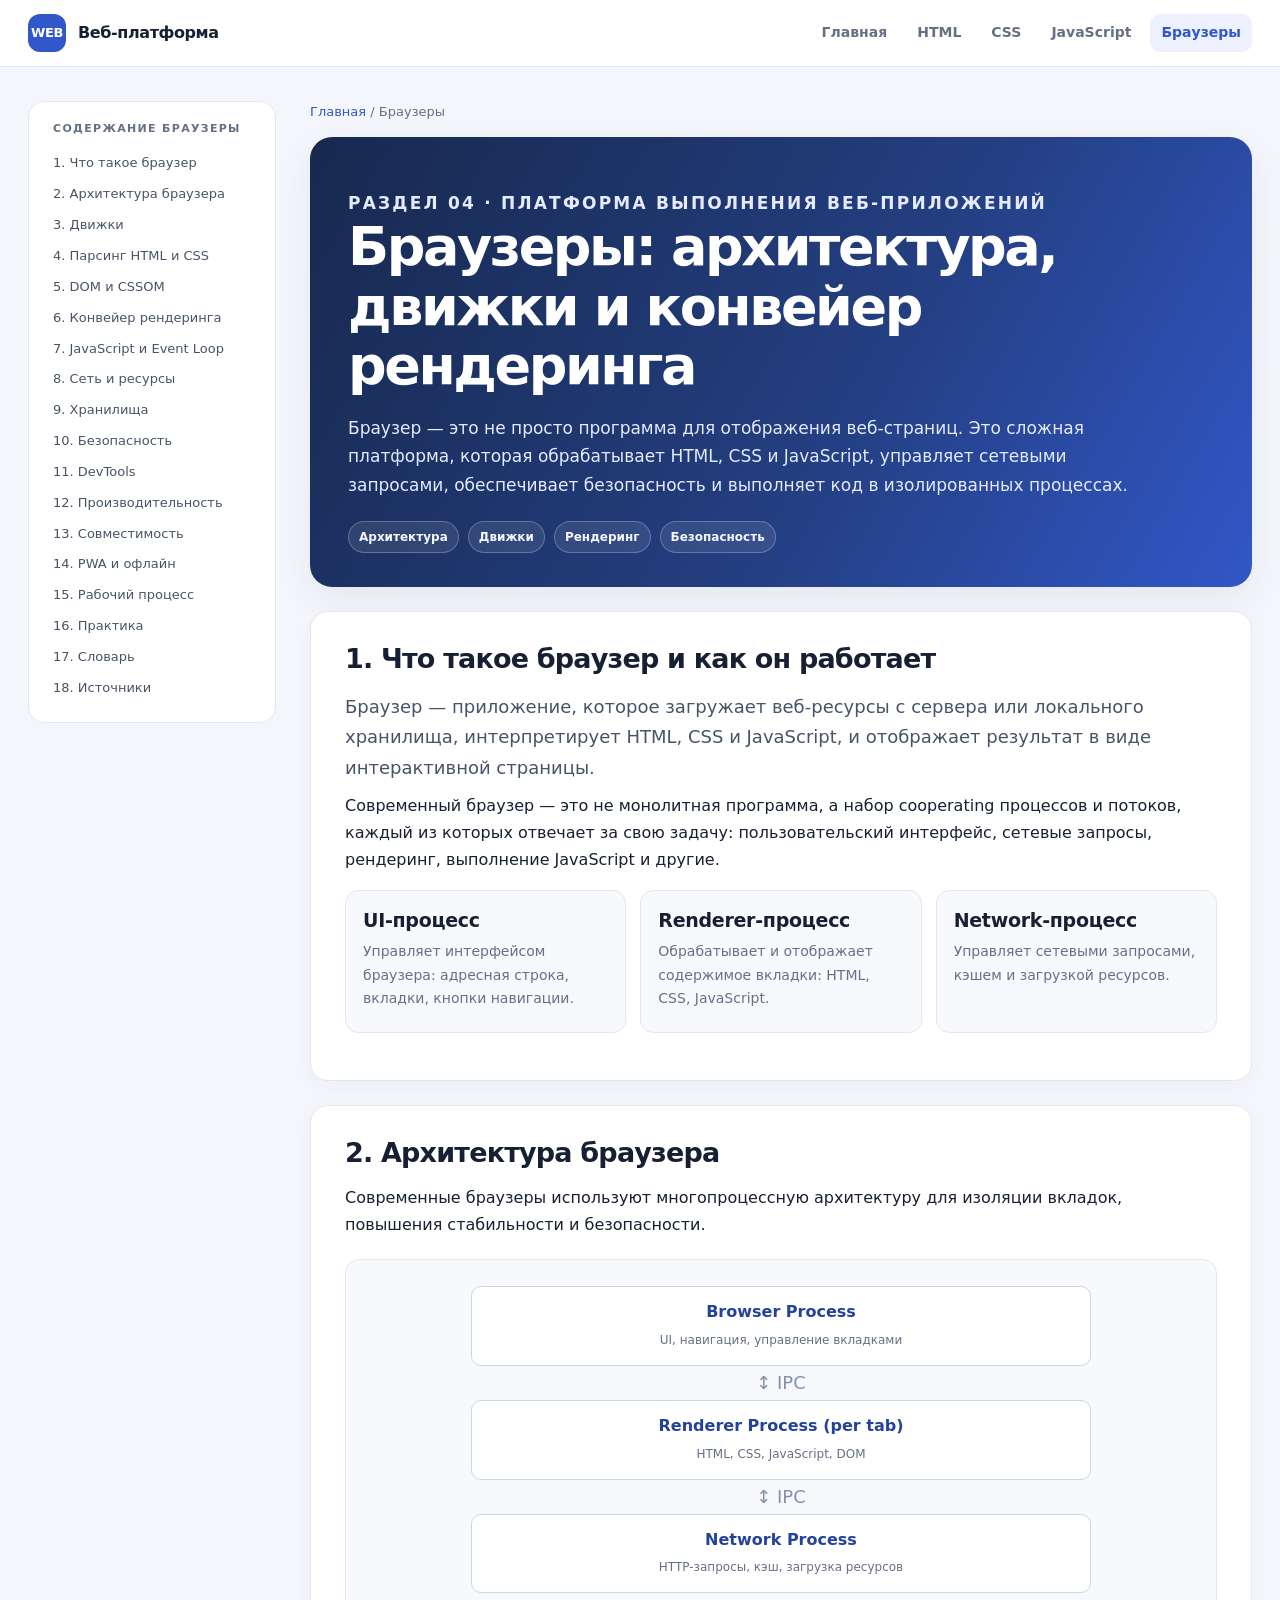
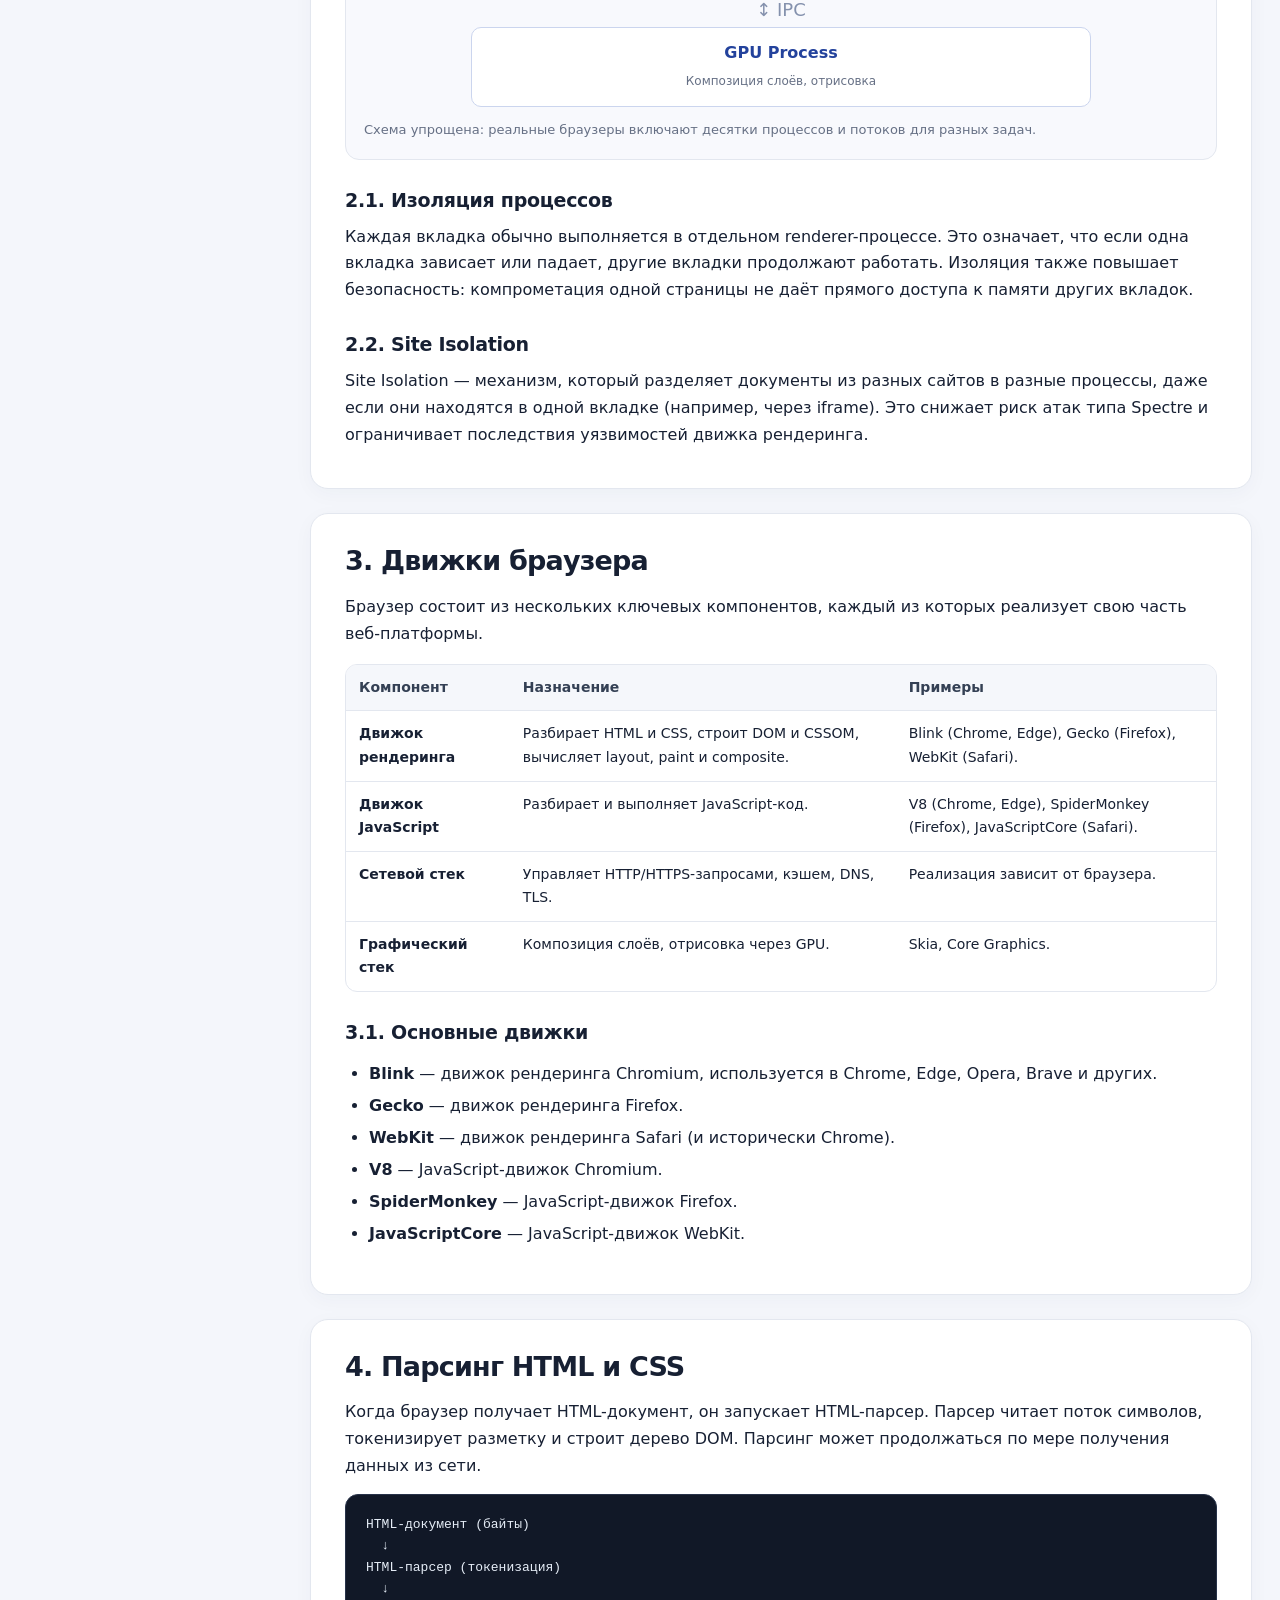
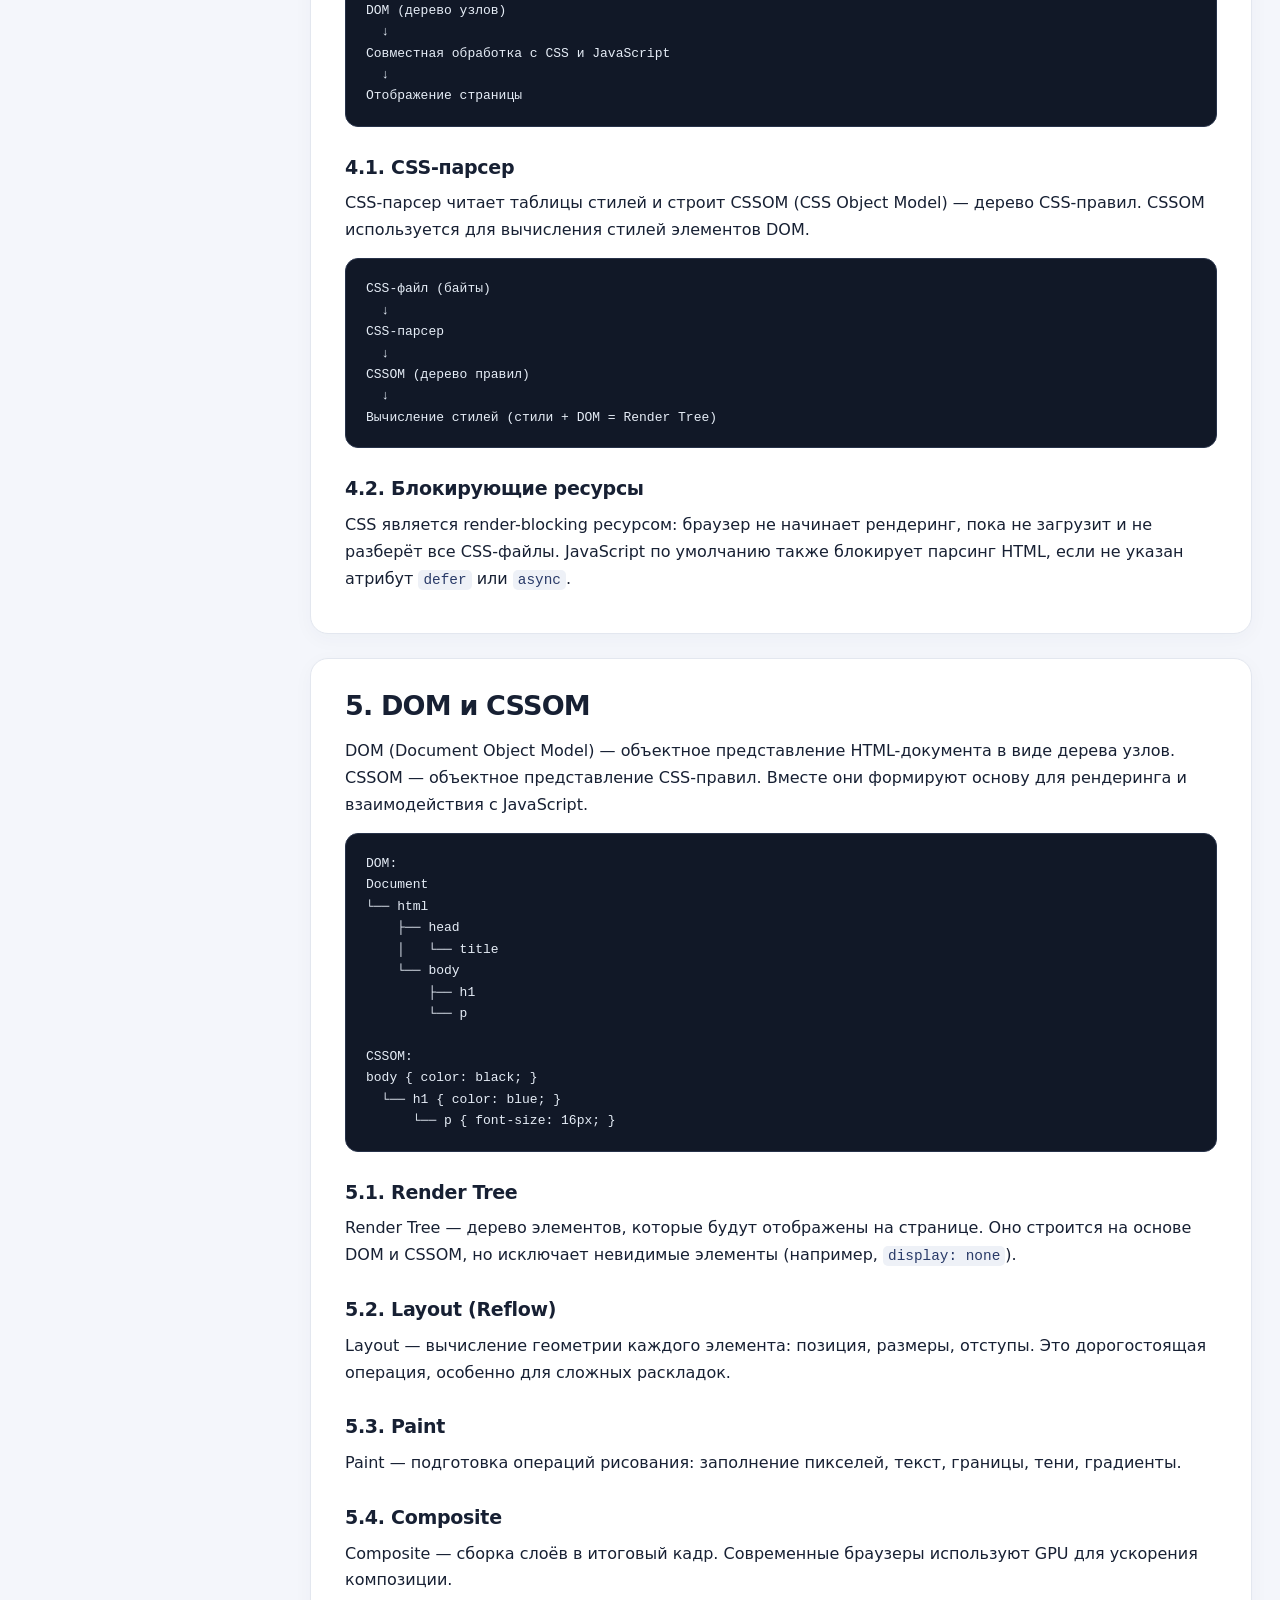
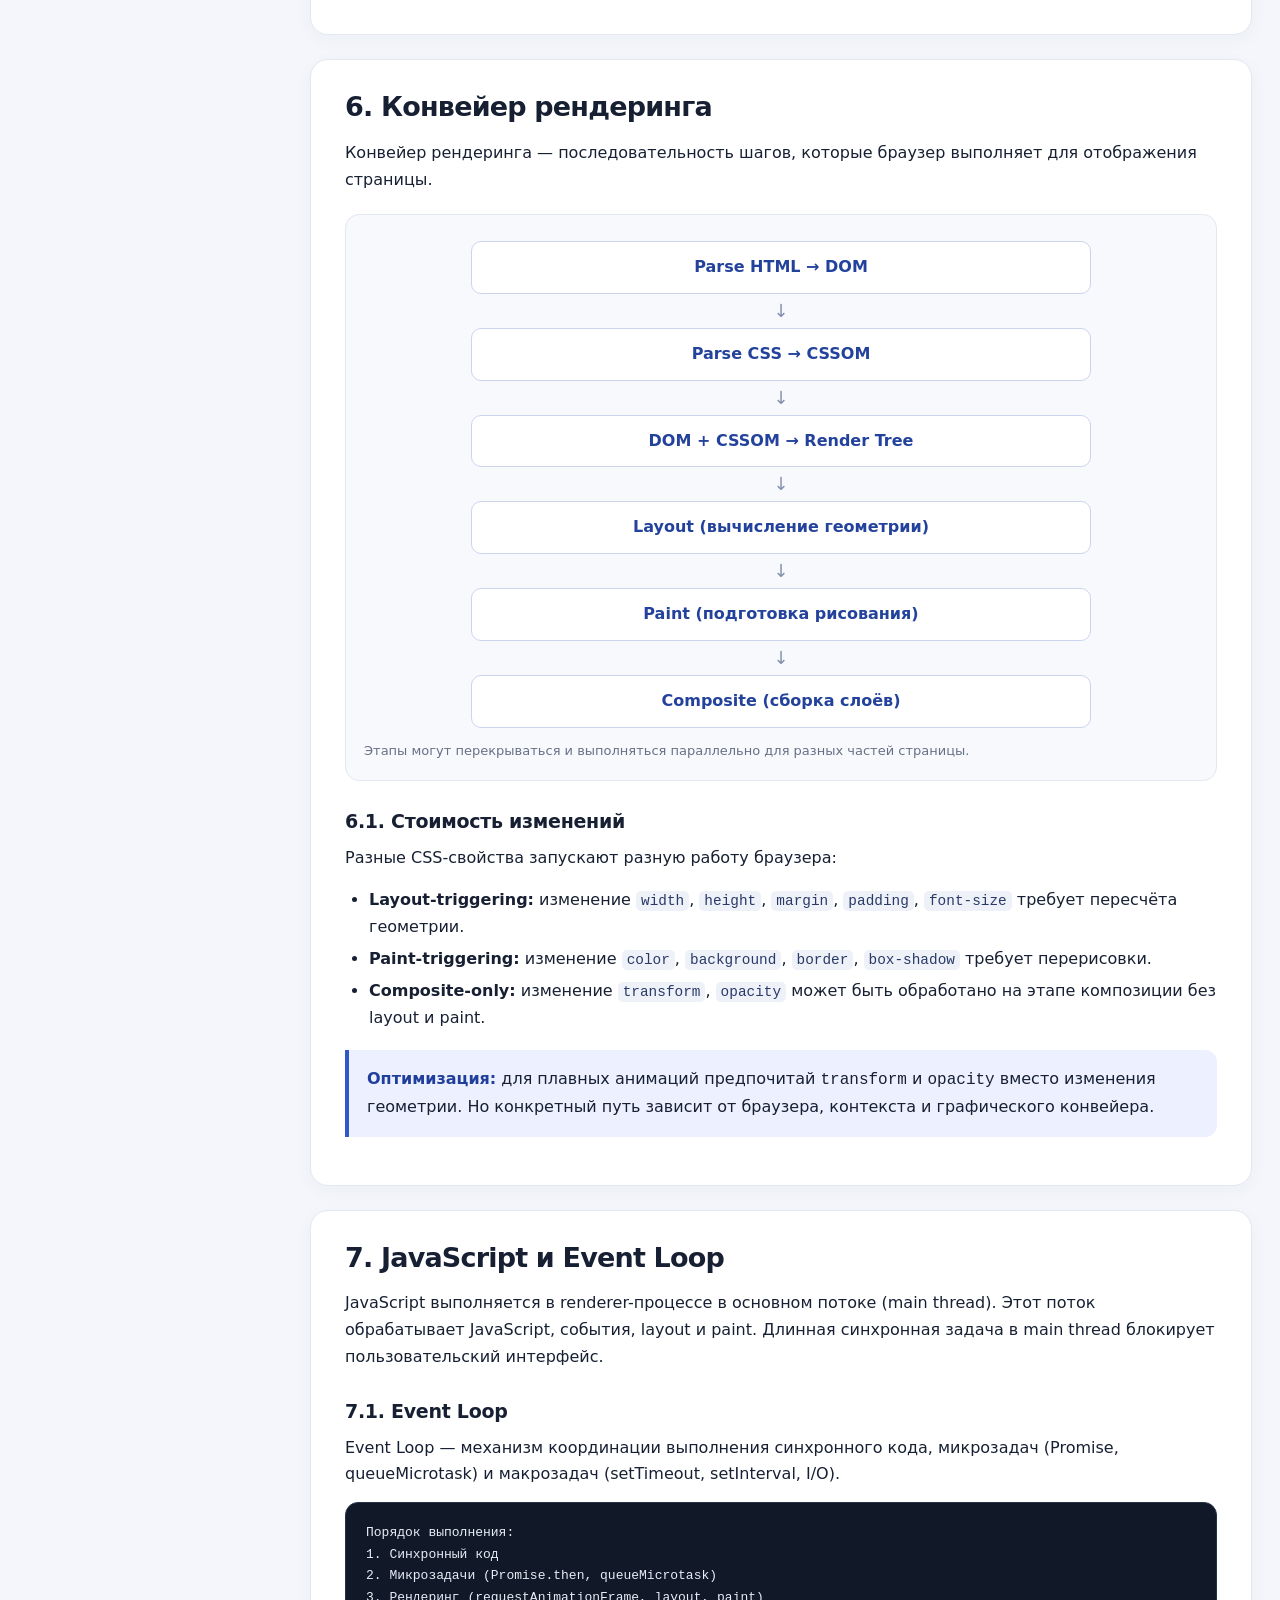
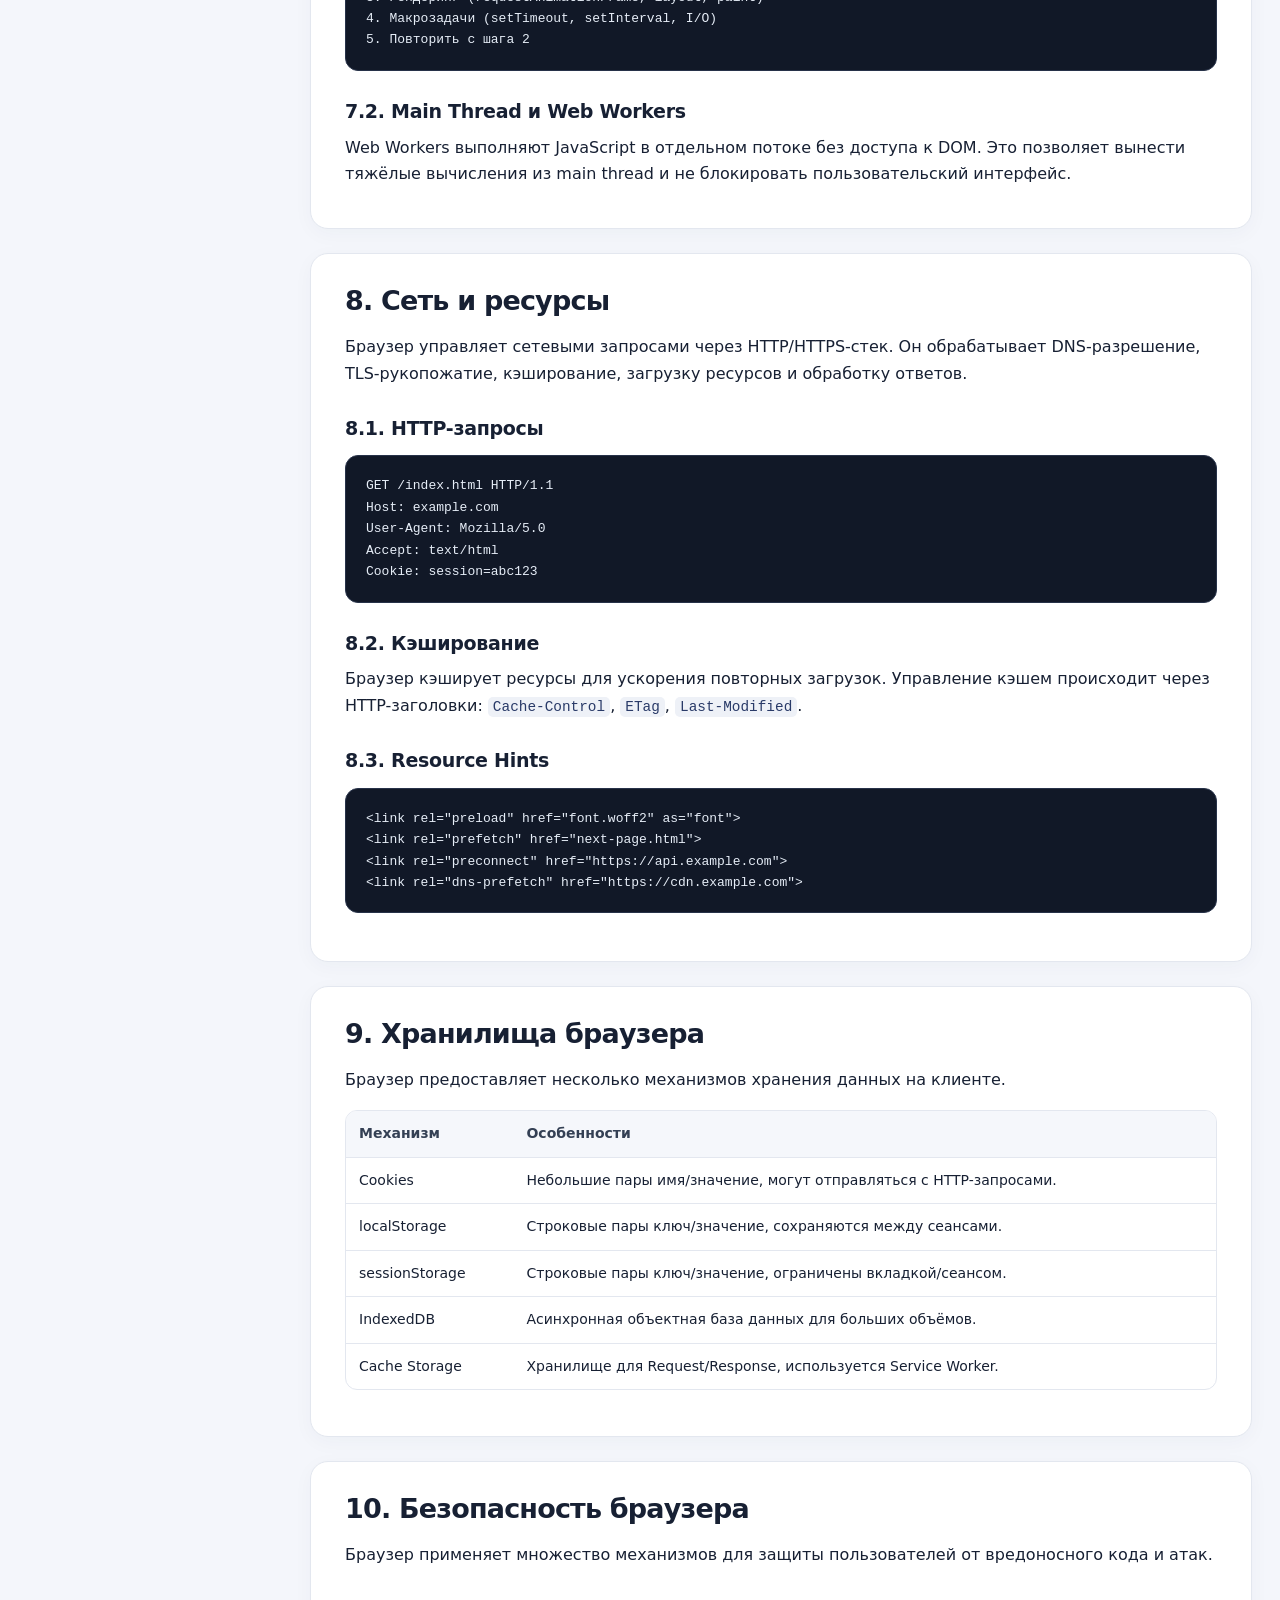
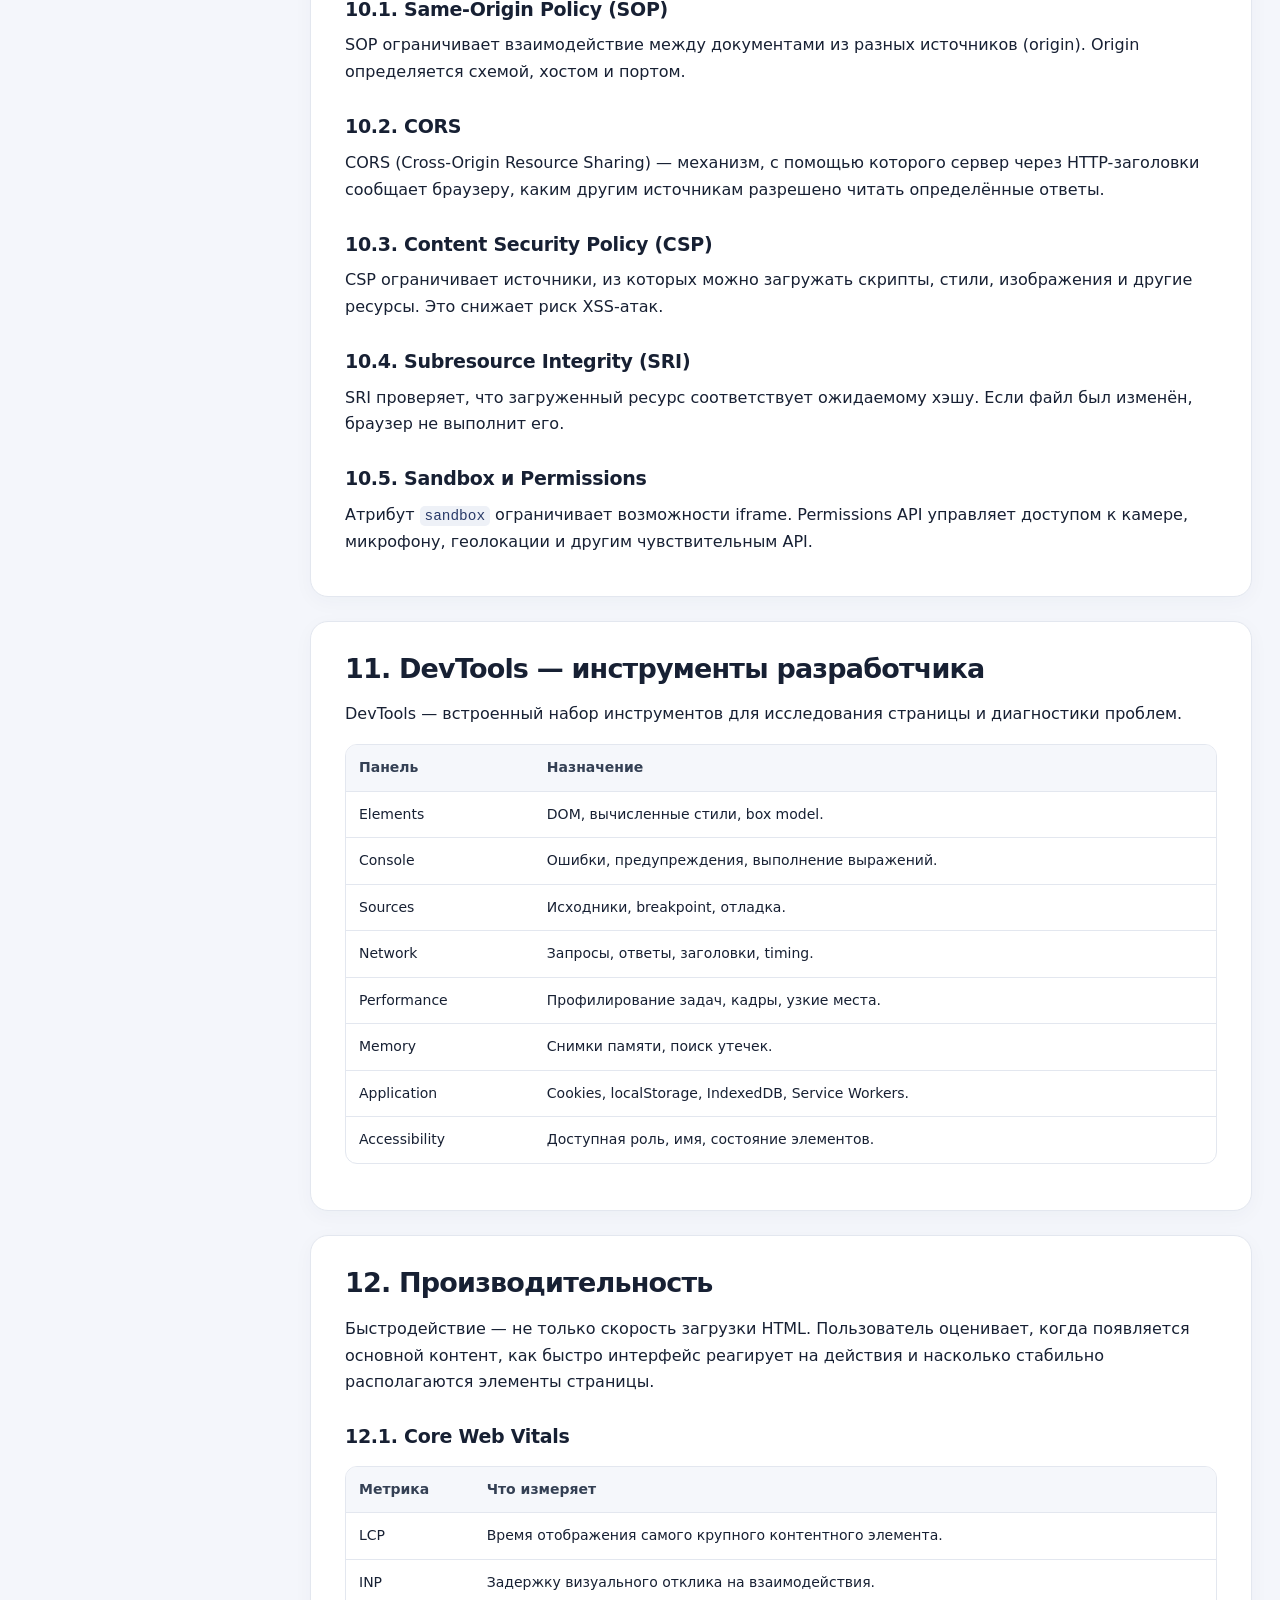
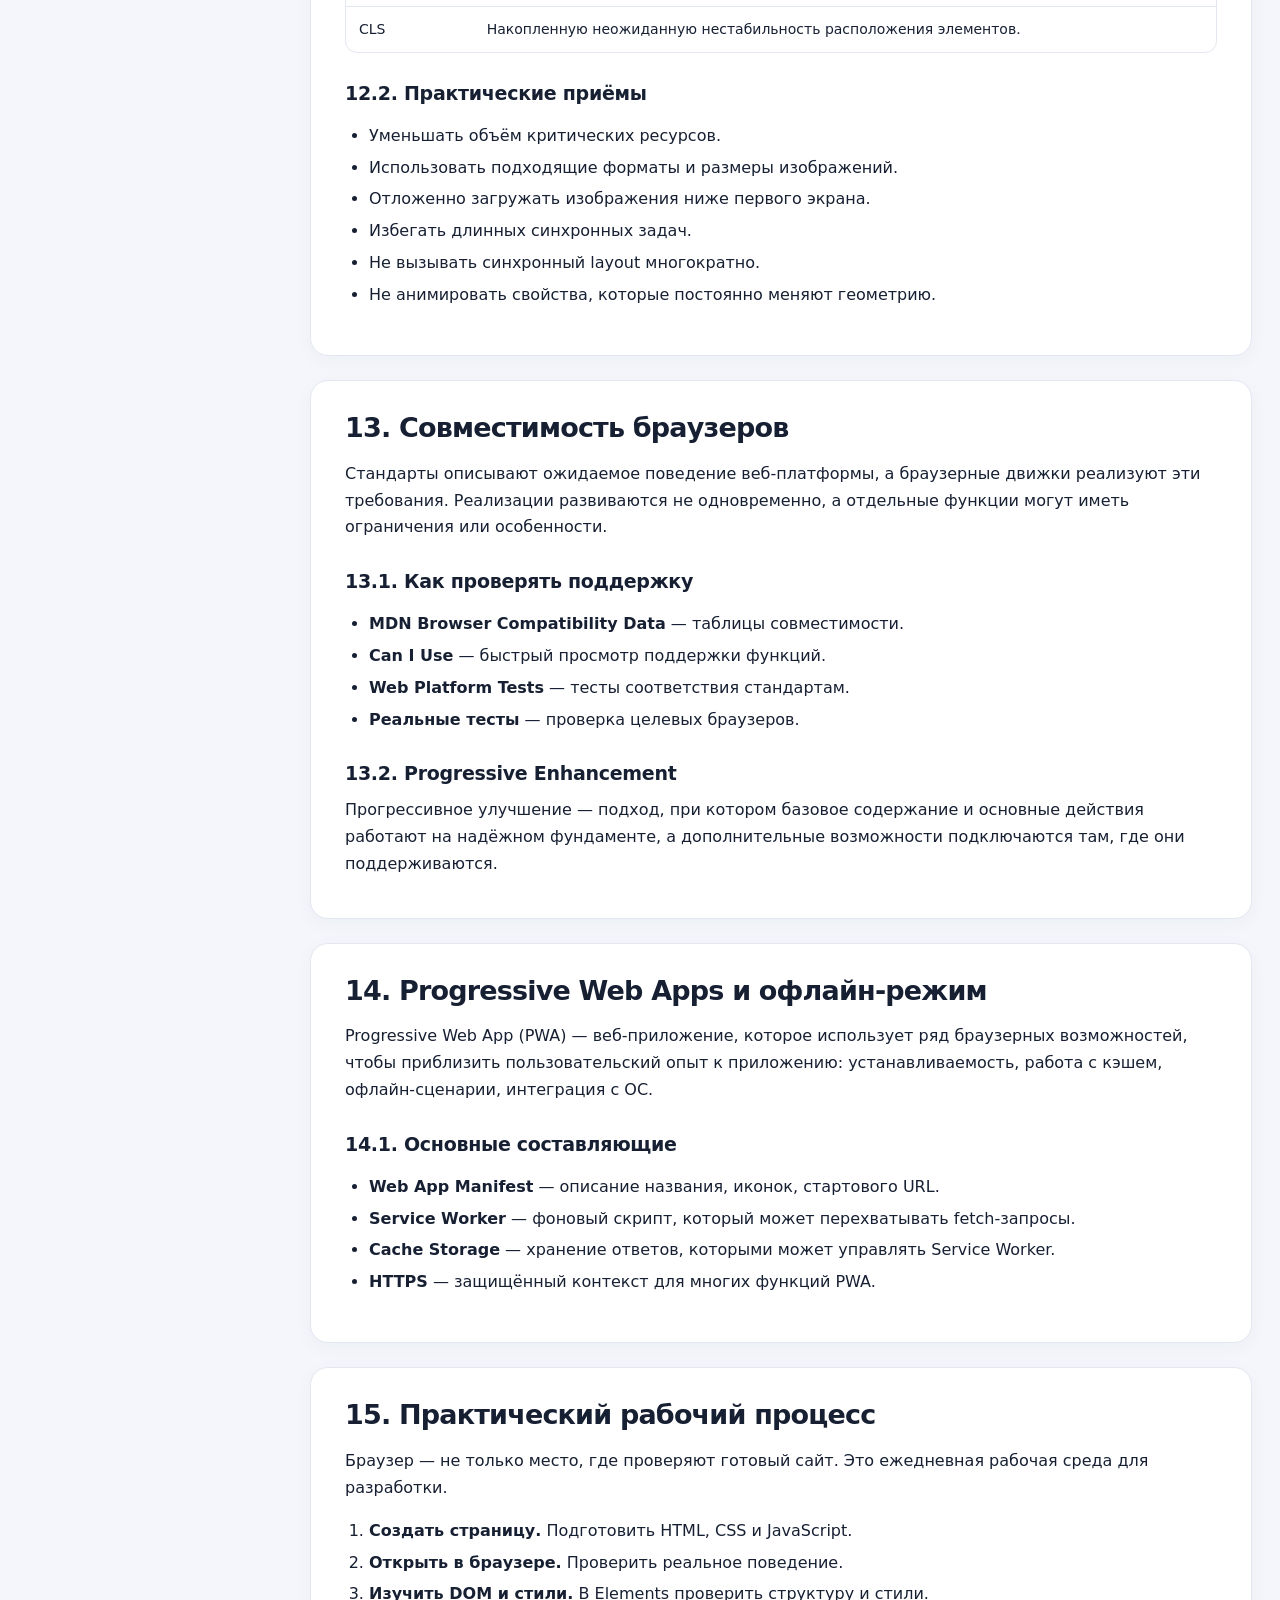
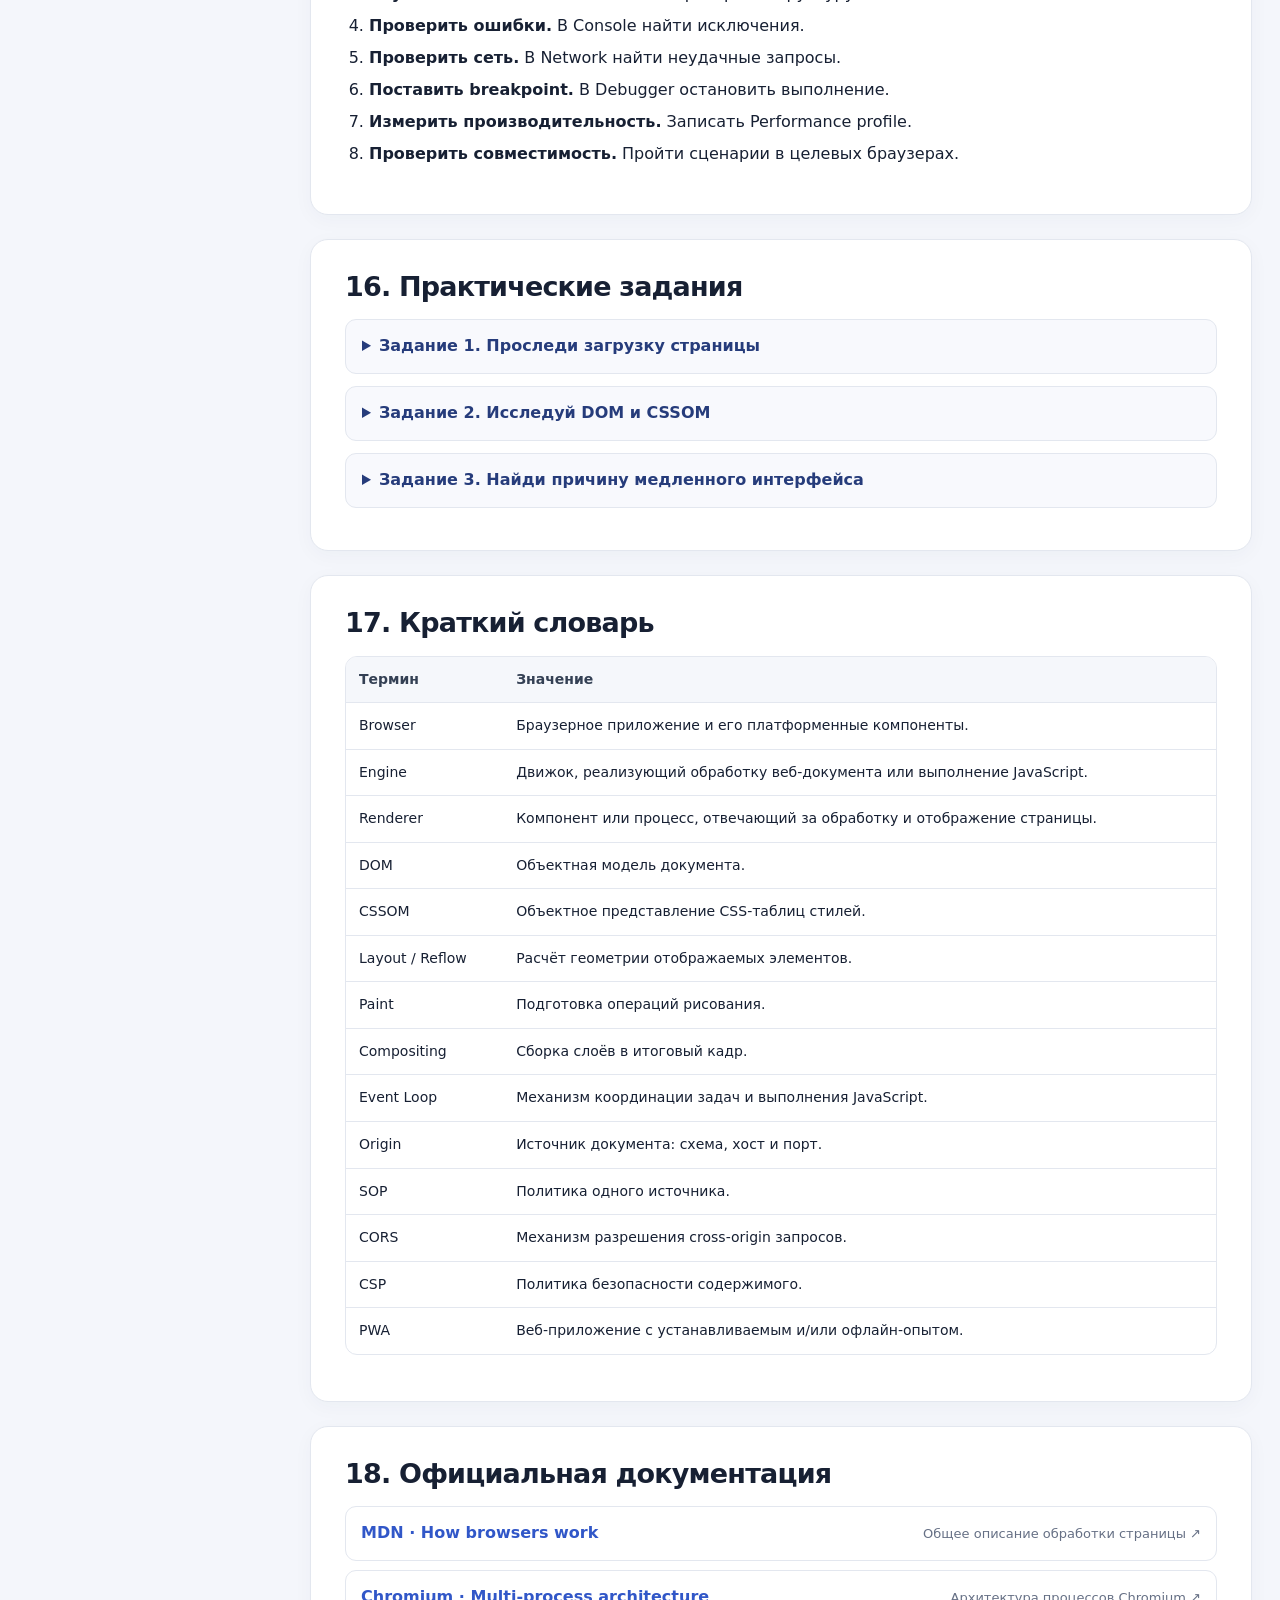
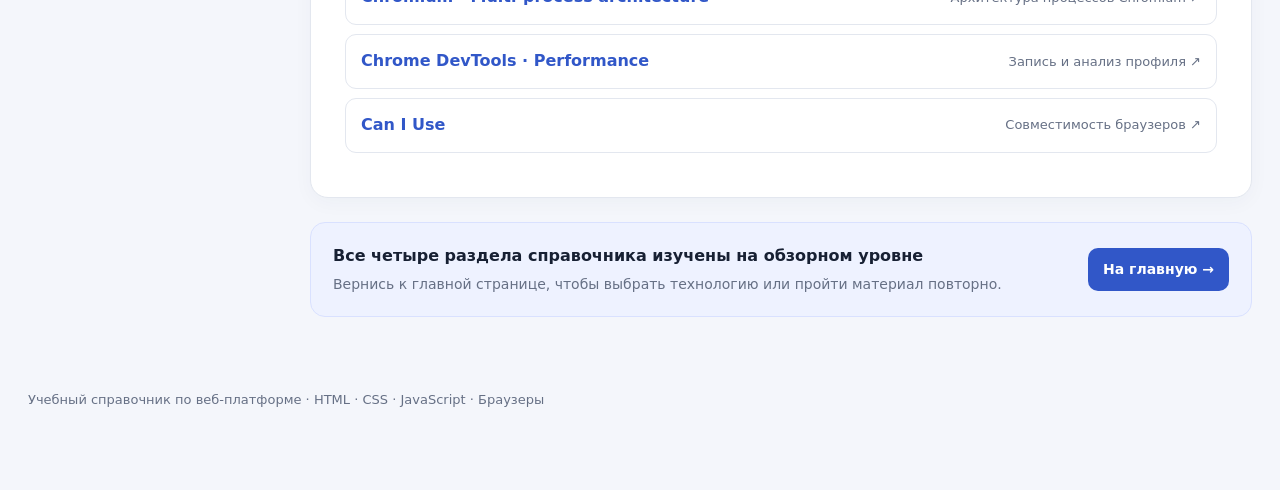
==== browsers.html @ 3f59917b "Add files via upload" ====
<!doctype html>
<html lang="ru">
<head>
  <meta charset="utf-8">
  <meta name="viewport" content="width=device-width, initial-scale=1">
  <meta name="description" content="Подробный справочник по устройству браузеров: архитектура, движки, парсинг, DOM и CSSOM, компоновка, отрисовка, безопасность и инструменты разработчика.">
  <title>Браузеры — веб-платформа</title>
  <link rel="stylesheet" href="assets/style.css">
  <link rel="stylesheet" href="assets/demo.css">
</head>
<body>
  <header class="topbar">
    <a class="brand" href="index.html"><span class="brand-mark">WEB</span><span>Веб-платформа</span></a>
    <nav class="topnav" aria-label="Основная навигация">
      <a href="index.html">Главная</a><a href="html.html">HTML</a><a href="css.html">CSS</a><a href="javascript.html">JavaScript</a><a href="browsers.html" aria-current="page">Браузеры</a>
    </nav>
  </header>

  <div class="page-grid">
    <aside class="sidebar" aria-label="Содержание страницы">
      <p class="sidebar-label">Содержание Браузеры</p>
      <a href="#overview">1. Что такое браузер</a>
      <a href="#architecture">2. Архитектура браузера</a>
      <a href="#engines">3. Движки</a>
      <a href="#parsing">4. Парсинг HTML и CSS</a>
      <a href="#dom">5. DOM и CSSOM</a>
      <a href="#rendering">6. Конвейер рендеринга</a>
      <a href="#javascript">7. JavaScript и Event Loop</a>
      <a href="#network">8. Сеть и ресурсы</a>
      <a href="#storage">9. Хранилища</a>
      <a href="#security">10. Безопасность</a>
      <a href="#devtools">11. DevTools</a>
      <a href="#performance">12. Производительность</a>
      <a href="#compatibility">13. Совместимость</a>
      <a href="#pwa">14. PWA и офлайн</a>
      <a href="#workflow">15. Рабочий процесс</a>
      <a href="#practice">16. Практика</a>
      <a href="#glossary">17. Словарь</a>
      <a href="#resources">18. Источники</a>
    </aside>

    <main class="article">
      <p class="breadcrumb"><a href="index.html">Главная</a> / Браузеры</p>
      <section class="hero">
        <p class="eyebrow">Раздел 04 · Платформа выполнения веб-приложений</p>
        <h1>Браузеры: архитектура, движки и конвейер рендеринга</h1>
        <p>Браузер — это не просто программа для отображения веб-страниц. Это сложная платформа, которая обрабатывает HTML, CSS и JavaScript, управляет сетевыми запросами, обеспечивает безопасность и выполняет код в изолированных процессах.</p>
        <div class="hero-meta"><span class="pill">Архитектура</span><span class="pill">Движки</span><span class="pill">Рендеринг</span><span class="pill">Безопасность</span></div>
      </section>

      <section class="content-section" id="overview">
        <h2>1. Что такое браузер и как он работает</h2>
        <p class="lead">Браузер — приложение, которое загружает веб-ресурсы с сервера или локального хранилища, интерпретирует HTML, CSS и JavaScript, и отображает результат в виде интерактивной страницы.</p>
        <p>Современный браузер — это не монолитная программа, а набор cooperating процессов и потоков, каждый из которых отвечает за свою задачу: пользовательский интерфейс, сетевые запросы, рендеринг, выполнение JavaScript и другие.</p>
        <div class="grid-3">
          <div class="mini-card"><h3>UI-процесс</h3><p>Управляет интерфейсом браузера: адресная строка, вкладки, кнопки навигации.</p></div>
          <div class="mini-card"><h3>Renderer-процесс</h3><p>Обрабатывает и отображает содержимое вкладки: HTML, CSS, JavaScript.</p></div>
          <div class="mini-card"><h3>Network-процесс</h3><p>Управляет сетевыми запросами, кэшем и загрузкой ресурсов.</p></div>
        </div>
      </section>

      <section class="content-section" id="architecture">
        <h2>2. Архитектура браузера</h2>
        <p>Современные браузеры используют многопроцессную архитектуру для изоляции вкладок, повышения стабильности и безопасности.</p>
        <figure>
          <div class="diagram" aria-label="Упрощённая архитектура браузера">
            <div class="diagram-box"><strong>Browser Process</strong><span>UI, навигация, управление вкладками</span></div>
            <div class="diagram-arrow">↕ IPC</div>
            <div class="diagram-box"><strong>Renderer Process (per tab)</strong><span>HTML, CSS, JavaScript, DOM</span></div>
            <div class="diagram-arrow">↕ IPC</div>
            <div class="diagram-box"><strong>Network Process</strong><span>HTTP-запросы, кэш, загрузка ресурсов</span></div>
            <div class="diagram-arrow">↕ IPC</div>
            <div class="diagram-box"><strong>GPU Process</strong><span>Композиция слоёв, отрисовка</span></div>
          </div>
          <figcaption>Схема упрощена: реальные браузеры включают десятки процессов и потоков для разных задач.</figcaption>
        </figure>
        <h3>2.1. Изоляция процессов</h3>
        <p>Каждая вкладка обычно выполняется в отдельном renderer-процессе. Это означает, что если одна вкладка зависает или падает, другие вкладки продолжают работать. Изоляция также повышает безопасность: компрометация одной страницы не даёт прямого доступа к памяти других вкладок.</p>
        <h3>2.2. Site Isolation</h3>
        <p>Site Isolation — механизм, который разделяет документы из разных сайтов в разные процессы, даже если они находятся в одной вкладке (например, через iframe). Это снижает риск атак типа Spectre и ограничивает последствия уязвимостей движка рендеринга.</p>
      </section>

      <section class="content-section" id="engines">
        <h2>3. Движки браузера</h2>
        <p>Браузер состоит из нескольких ключевых компонентов, каждый из которых реализует свою часть веб-платформы.</p>
        <div class="table-wrap"><table>
          <thead><tr><th>Компонент</th><th>Назначение</th><th>Примеры</th></tr></thead>
          <tbody>
            <tr><td><strong>Движок рендеринга</strong></td><td>Разбирает HTML и CSS, строит DOM и CSSOM, вычисляет layout, paint и composite.</td><td>Blink (Chrome, Edge), Gecko (Firefox), WebKit (Safari).</td></tr>
            <tr><td><strong>Движок JavaScript</strong></td><td>Разбирает и выполняет JavaScript-код.</td><td>V8 (Chrome, Edge), SpiderMonkey (Firefox), JavaScriptCore (Safari).</td></tr>
            <tr><td><strong>Сетевой стек</strong></td><td>Управляет HTTP/HTTPS-запросами, кэшем, DNS, TLS.</td><td>Реализация зависит от браузера.</td></tr>
            <tr><td><strong>Графический стек</strong></td><td>Композиция слоёв, отрисовка через GPU.</td><td>Skia, Core Graphics.</td></tr>
          </tbody>
        </table></div>
        <h3>3.1. Основные движки</h3>
        <ul>
          <li><strong>Blink</strong> — движок рендеринга Chromium, используется в Chrome, Edge, Opera, Brave и других.</li>
          <li><strong>Gecko</strong> — движок рендеринга Firefox.</li>
          <li><strong>WebKit</strong> — движок рендеринга Safari (и исторически Chrome).</li>
          <li><strong>V8</strong> — JavaScript-движок Chromium.</li>
          <li><strong>SpiderMonkey</strong> — JavaScript-движок Firefox.</li>
          <li><strong>JavaScriptCore</strong> — JavaScript-движок WebKit.</li>
        </ul>
      </section>

      <section class="content-section" id="parsing">
        <h2>4. Парсинг HTML и CSS</h2>
        <p>Когда браузер получает HTML-документ, он запускает HTML-парсер. Парсер читает поток символов, токенизирует разметку и строит дерево DOM. Парсинг может продолжаться по мере получения данных из сети.</p>
        <pre><code>HTML-документ (байты)
  ↓
HTML-парсер (токенизация)
  ↓
DOM (дерево узлов)
  ↓
Совместная обработка с CSS и JavaScript
  ↓
Отображение страницы</code></pre>
        <h3>4.1. CSS-парсер</h3>
        <p>CSS-парсер читает таблицы стилей и строит CSSOM (CSS Object Model) — дерево CSS-правил. CSSOM используется для вычисления стилей элементов DOM.</p>
        <pre><code>CSS-файл (байты)
  ↓
CSS-парсер
  ↓
CSSOM (дерево правил)
  ↓
Вычисление стилей (стили + DOM = Render Tree)</code></pre>
        <h3>4.2. Блокирующие ресурсы</h3>
        <p>CSS является render-blocking ресурсом: браузер не начинает рендеринг, пока не загрузит и не разберёт все CSS-файлы. JavaScript по умолчанию также блокирует парсинг HTML, если не указан атрибут <code>defer</code> или <code>async</code>.</p>
      </section>

      <section class="content-section" id="dom">
        <h2>5. DOM и CSSOM</h2>
        <p>DOM (Document Object Model) — объектное представление HTML-документа в виде дерева узлов. CSSOM — объектное представление CSS-правил. Вместе они формируют основу для рендеринга и взаимодействия с JavaScript.</p>
        <pre><code>DOM:
Document
└── html
    ├── head
    │   └── title
    └── body
        ├── h1
        └── p

CSSOM:
body { color: black; }
  └── h1 { color: blue; }
      └── p { font-size: 16px; }</code></pre>
        <h3>5.1. Render Tree</h3>
        <p>Render Tree — дерево элементов, которые будут отображены на странице. Оно строится на основе DOM и CSSOM, но исключает невидимые элементы (например, <code>display: none</code>).</p>
        <h3>5.2. Layout (Reflow)</h3>
        <p>Layout — вычисление геометрии каждого элемента: позиция, размеры, отступы. Это дорогостоящая операция, особенно для сложных раскладок.</p>
        <h3>5.3. Paint</h3>
        <p>Paint — подготовка операций рисования: заполнение пикселей, текст, границы, тени, градиенты.</p>
        <h3>5.4. Composite</h3>
        <p>Composite — сборка слоёв в итоговый кадр. Современные браузеры используют GPU для ускорения композиции.</p>
      </section>

      <section class="content-section" id="rendering">
        <h2>6. Конвейер рендеринга</h2>
        <p>Конвейер рендеринга — последовательность шагов, которые браузер выполняет для отображения страницы.</p>
        <figure>
          <div class="diagram" aria-label="Конвейер рендеринга">
            <div class="diagram-box"><strong>Parse HTML → DOM</strong></div>
            <div class="diagram-arrow">↓</div>
            <div class="diagram-box"><strong>Parse CSS → CSSOM</strong></div>
            <div class="diagram-arrow">↓</div>
            <div class="diagram-box"><strong>DOM + CSSOM → Render Tree</strong></div>
            <div class="diagram-arrow">↓</div>
            <div class="diagram-box"><strong>Layout (вычисление геометрии)</strong></div>
            <div class="diagram-arrow">↓</div>
            <div class="diagram-box"><strong>Paint (подготовка рисования)</strong></div>
            <div class="diagram-arrow">↓</div>
            <div class="diagram-box"><strong>Composite (сборка слоёв)</strong></div>
          </div>
          <figcaption>Этапы могут перекрываться и выполняться параллельно для разных частей страницы.</figcaption>
        </figure>
        <h3>6.1. Стоимость изменений</h3>
        <p>Разные CSS-свойства запускают разную работу браузера:</p>
        <ul>
          <li><strong>Layout-triggering:</strong> изменение <code>width</code>, <code>height</code>, <code>margin</code>, <code>padding</code>, <code>font-size</code> требует пересчёта геометрии.</li>
          <li><strong>Paint-triggering:</strong> изменение <code>color</code>, <code>background</code>, <code>border</code>, <code>box-shadow</code> требует перерисовки.</li>
          <li><strong>Composite-only:</strong> изменение <code>transform</code>, <code>opacity</code> может быть обработано на этапе композиции без layout и paint.</li>
        </ul>
        <div class="callout"><strong>Оптимизация:</strong> для плавных анимаций предпочитай <code>transform</code> и <code>opacity</code> вместо изменения геометрии. Но конкретный путь зависит от браузера, контекста и графического конвейера.</div>
      </section>

      <section class="content-section" id="javascript">
        <h2>7. JavaScript и Event Loop</h2>
        <p>JavaScript выполняется в renderer-процессе в основном потоке (main thread). Этот поток обрабатывает JavaScript, события, layout и paint. Длинная синхронная задача в main thread блокирует пользовательский интерфейс.</p>
        <h3>7.1. Event Loop</h3>
        <p>Event Loop — механизм координации выполнения синхронного кода, микрозадач (Promise, queueMicrotask) и макрозадач (setTimeout, setInterval, I/O).</p>
        <pre><code>Порядок выполнения:
1. Синхронный код
2. Микрозадачи (Promise.then, queueMicrotask)
3. Рендеринг (requestAnimationFrame, layout, paint)
4. Макрозадачи (setTimeout, setInterval, I/O)
5. Повторить с шага 2</code></pre>
        <h3>7.2. Main Thread и Web Workers</h3>
        <p>Web Workers выполняют JavaScript в отдельном потоке без доступа к DOM. Это позволяет вынести тяжёлые вычисления из main thread и не блокировать пользовательский интерфейс.</p>
      </section>

      <section class="content-section" id="network">
        <h2>8. Сеть и ресурсы</h2>
        <p>Браузер управляет сетевыми запросами через HTTP/HTTPS-стек. Он обрабатывает DNS-разрешение, TLS-рукопожатие, кэширование, загрузку ресурсов и обработку ответов.</p>
        <h3>8.1. HTTP-запросы</h3>
        <pre><code>GET /index.html HTTP/1.1
Host: example.com
User-Agent: Mozilla/5.0
Accept: text/html
Cookie: session=abc123</code></pre>
        <h3>8.2. Кэширование</h3>
        <p>Браузер кэширует ресурсы для ускорения повторных загрузок. Управление кэшем происходит через HTTP-заголовки: <code>Cache-Control</code>, <code>ETag</code>, <code>Last-Modified</code>.</p>
        <h3>8.3. Resource Hints</h3>
        <pre><code>&lt;link rel="preload" href="font.woff2" as="font"&gt;
&lt;link rel="prefetch" href="next-page.html"&gt;
&lt;link rel="preconnect" href="https://api.example.com"&gt;
&lt;link rel="dns-prefetch" href="https://cdn.example.com"&gt;</code></pre>
      </section>

      <section class="content-section" id="storage">
        <h2>9. Хранилища браузера</h2>
        <p>Браузер предоставляет несколько механизмов хранения данных на клиенте.</p>
        <div class="table-wrap"><table>
          <thead><tr><th>Механизм</th><th>Особенности</th></tr></thead>
          <tbody>
            <tr><td>Cookies</td><td>Небольшие пары имя/значение, могут отправляться с HTTP-запросами.</td></tr>
            <tr><td>localStorage</td><td>Строковые пары ключ/значение, сохраняются между сеансами.</td></tr>
            <tr><td>sessionStorage</td><td>Строковые пары ключ/значение, ограничены вкладкой/сеансом.</td></tr>
            <tr><td>IndexedDB</td><td>Асинхронная объектная база данных для больших объёмов.</td></tr>
            <tr><td>Cache Storage</td><td>Хранилище для Request/Response, используется Service Worker.</td></tr>
          </tbody>
        </table></div>
      </section>

      <section class="content-section" id="security">
        <h2>10. Безопасность браузера</h2>
        <p>Браузер применяет множество механизмов для защиты пользователей от вредоносного кода и атак.</p>
        <h3>10.1. Same-Origin Policy (SOP)</h3>
        <p>SOP ограничивает взаимодействие между документами из разных источников (origin). Origin определяется схемой, хостом и портом.</p>
        <h3>10.2. CORS</h3>
        <p>CORS (Cross-Origin Resource Sharing) — механизм, с помощью которого сервер через HTTP-заголовки сообщает браузеру, каким другим источникам разрешено читать определённые ответы.</p>
        <h3>10.3. Content Security Policy (CSP)</h3>
        <p>CSP ограничивает источники, из которых можно загружать скрипты, стили, изображения и другие ресурсы. Это снижает риск XSS-атак.</p>
        <h3>10.4. Subresource Integrity (SRI)</h3>
        <p>SRI проверяет, что загруженный ресурс соответствует ожидаемому хэшу. Если файл был изменён, браузер не выполнит его.</p>
        <h3>10.5. Sandbox и Permissions</h3>
        <p>Атрибут <code>sandbox</code> ограничивает возможности iframe. Permissions API управляет доступом к камере, микрофону, геолокации и другим чувствительным API.</p>
      </section>

      <section class="content-section" id="devtools">
        <h2>11. DevTools — инструменты разработчика</h2>
        <p>DevTools — встроенный набор инструментов для исследования страницы и диагностики проблем.</p>
        <div class="table-wrap"><table>
          <thead><tr><th>Панель</th><th>Назначение</th></tr></thead>
          <tbody>
            <tr><td>Elements</td><td>DOM, вычисленные стили, box model.</td></tr>
            <tr><td>Console</td><td>Ошибки, предупреждения, выполнение выражений.</td></tr>
            <tr><td>Sources</td><td>Исходники, breakpoint, отладка.</td></tr>
            <tr><td>Network</td><td>Запросы, ответы, заголовки, timing.</td></tr>
            <tr><td>Performance</td><td>Профилирование задач, кадры, узкие места.</td></tr>
            <tr><td>Memory</td><td>Снимки памяти, поиск утечек.</td></tr>
            <tr><td>Application</td><td>Cookies, localStorage, IndexedDB, Service Workers.</td></tr>
            <tr><td>Accessibility</td><td>Доступная роль, имя, состояние элементов.</td></tr>
          </tbody>
        </table></div>
      </section>

      <section class="content-section" id="performance">
        <h2>12. Производительность</h2>
        <p>Быстродействие — не только скорость загрузки HTML. Пользователь оценивает, когда появляется основной контент, как быстро интерфейс реагирует на действия и насколько стабильно располагаются элементы страницы.</p>
        <h3>12.1. Core Web Vitals</h3>
        <div class="table-wrap"><table>
          <thead><tr><th>Метрика</th><th>Что измеряет</th></tr></thead>
          <tbody>
            <tr><td>LCP</td><td>Время отображения самого крупного контентного элемента.</td></tr>
            <tr><td>INP</td><td>Задержку визуального отклика на взаимодействия.</td></tr>
            <tr><td>CLS</td><td>Накопленную неожиданную нестабильность расположения элементов.</td></tr>
          </tbody>
        </table></div>
        <h3>12.2. Практические приёмы</h3>
        <ul>
          <li>Уменьшать объём критических ресурсов.</li>
          <li>Использовать подходящие форматы и размеры изображений.</li>
          <li>Отложенно загружать изображения ниже первого экрана.</li>
          <li>Избегать длинных синхронных задач.</li>
          <li>Не вызывать синхронный layout многократно.</li>
          <li>Не анимировать свойства, которые постоянно меняют геометрию.</li>
        </ul>
      </section>

      <section class="content-section" id="compatibility">
        <h2>13. Совместимость браузеров</h2>
        <p>Стандарты описывают ожидаемое поведение веб-платформы, а браузерные движки реализуют эти требования. Реализации развиваются не одновременно, а отдельные функции могут иметь ограничения или особенности.</p>
        <h3>13.1. Как проверять поддержку</h3>
        <ul>
          <li><strong>MDN Browser Compatibility Data</strong> — таблицы совместимости.</li>
          <li><strong>Can I Use</strong> — быстрый просмотр поддержки функций.</li>
          <li><strong>Web Platform Tests</strong> — тесты соответствия стандартам.</li>
          <li><strong>Реальные тесты</strong> — проверка целевых браузеров.</li>
        </ul>
        <h3>13.2. Progressive Enhancement</h3>
        <p>Прогрессивное улучшение — подход, при котором базовое содержание и основные действия работают на надёжном фундаменте, а дополнительные возможности подключаются там, где они поддерживаются.</p>
      </section>

      <section class="content-section" id="pwa">
        <h2>14. Progressive Web Apps и офлайн-режим</h2>
        <p>Progressive Web App (PWA) — веб-приложение, которое использует ряд браузерных возможностей, чтобы приблизить пользовательский опыт к приложению: устанавливаемость, работа с кэшем, офлайн-сценарии, интеграция с ОС.</p>
        <h3>14.1. Основные составляющие</h3>
        <ul>
          <li><strong>Web App Manifest</strong> — описание названия, иконок, стартового URL.</li>
          <li><strong>Service Worker</strong> — фоновый скрипт, который может перехватывать fetch-запросы.</li>
          <li><strong>Cache Storage</strong> — хранение ответов, которыми может управлять Service Worker.</li>
          <li><strong>HTTPS</strong> — защищённый контекст для многих функций PWA.</li>
        </ul>
      </section>

      <section class="content-section" id="workflow">
        <h2>15. Практический рабочий процесс</h2>
        <p>Браузер — не только место, где проверяют готовый сайт. Это ежедневная рабочая среда для разработки.</p>
        <ol>
          <li><strong>Создать страницу.</strong> Подготовить HTML, CSS и JavaScript.</li>
          <li><strong>Открыть в браузере.</strong> Проверить реальное поведение.</li>
          <li><strong>Изучить DOM и стили.</strong> В Elements проверить структуру и стили.</li>
          <li><strong>Проверить ошибки.</strong> В Console найти исключения.</li>
          <li><strong>Проверить сеть.</strong> В Network найти неудачные запросы.</li>
          <li><strong>Поставить breakpoint.</strong> В Debugger остановить выполнение.</li>
          <li><strong>Измерить производительность.</strong> Записать Performance profile.</li>
          <li><strong>Проверить совместимость.</strong> Пройти сценарии в целевых браузерах.</li>
        </ol>
      </section>

      <section class="content-section" id="practice">
        <h2>16. Практические задания</h2>
        <details><summary>Задание 1. Проследи загрузку страницы</summary><ol><li>Открой любой сайт и DevTools → Network.</li><li>Включи Preserve log и перезагрузи страницу.</li><li>Найди основной запрос типа Document.</li><li>Посмотри status code, response headers, initiator и timing.</li><li>Выбери CSS, JS, image и сравни типы запросов.</li></ol></details>
        <details><summary>Задание 2. Исследуй DOM и CSSOM</summary><ol><li>Создай страницу с заголовком, абзацем и кнопкой.</li><li>Открой Elements и найди соответствующие узлы DOM.</li><li>Измени текст элемента через панель.</li><li>Посмотри computed styles.</li></ol></details>
        <details><summary>Задание 3. Найди причину медленного интерфейса</summary><ol><li>Открой Performance и запиши взаимодействие.</li><li>Найди длинные задачи на Main thread.</li><li>Изучи вызванные ими функции.</li><li>Сформулируй гипотезу об узком месте.</li></ol></details>
      </section>

      <section class="content-section" id="glossary">
        <h2>17. Краткий словарь</h2>
        <div class="table-wrap"><table>
          <thead><tr><th>Термин</th><th>Значение</th></tr></thead>
          <tbody>
            <tr><td>Browser</td><td>Браузерное приложение и его платформенные компоненты.</td></tr>
            <tr><td>Engine</td><td>Движок, реализующий обработку веб-документа или выполнение JavaScript.</td></tr>
            <tr><td>Renderer</td><td>Компонент или процесс, отвечающий за обработку и отображение страницы.</td></tr>
            <tr><td>DOM</td><td>Объектная модель документа.</td></tr>
            <tr><td>CSSOM</td><td>Объектное представление CSS-таблиц стилей.</td></tr>
            <tr><td>Layout / Reflow</td><td>Расчёт геометрии отображаемых элементов.</td></tr>
            <tr><td>Paint</td><td>Подготовка операций рисования.</td></tr>
            <tr><td>Compositing</td><td>Сборка слоёв в итоговый кадр.</td></tr>
            <tr><td>Event Loop</td><td>Механизм координации задач и выполнения JavaScript.</td></tr>
            <tr><td>Origin</td><td>Источник документа: схема, хост и порт.</td></tr>
            <tr><td>SOP</td><td>Политика одного источника.</td></tr>
            <tr><td>CORS</td><td>Механизм разрешения cross-origin запросов.</td></tr>
            <tr><td>CSP</td><td>Политика безопасности содержимого.</td></tr>
            <tr><td>PWA</td><td>Веб-приложение с устанавливаемым и/или офлайн-опытом.</td></tr>
          </tbody>
        </table></div>
      </section>

      <section class="content-section" id="resources">
        <h2>18. Официальная документация</h2>
        <div class="resource-list">
          <a class="resource" href="https://developer.mozilla.org/en-US/docs/Web/Performance/Guides/How_browsers_work" target="_blank" rel="noopener"><strong>MDN · How browsers work</strong><span>Общее описание обработки страницы ↗</span></a>
          <a class="resource" href="https://www.chromium.org/developers/design-documents/multi-process-architecture/" target="_blank" rel="noopener"><strong>Chromium · Multi-process architecture</strong><span>Архитектура процессов Chromium ↗</span></a>
          <a class="resource" href="https://developer.chrome.com/docs/devtools/performance/overview" target="_blank" rel="noopener"><strong>Chrome DevTools · Performance</strong><span>Запись и анализ профиля ↗</span></a>
          <a class="resource" href="https://caniuse.com/" target="_blank" rel="noopener"><strong>Can I Use</strong><span>Совместимость браузеров ↗</span></a>
        </div>
      </section>

      <div class="next-card">
        <div><strong>Все четыре раздела справочника изучены на обзорном уровне</strong><p>Вернись к главной странице, чтобы выбрать технологию или пройти материал повторно.</p></div>
        <a class="button-link" href="index.html">На главную →</a>
      </div>
    </main>
  </div>

  <footer class="site-footer">Учебный справочник по веб-платформе · HTML · CSS · JavaScript · Браузеры</footer>
  
  <script src="assets/demo.js" defer></script>
</body>
</html>
---- assets/style.css ----
:root {
  color-scheme: light;
  --bg: #f4f6fb;
  --surface: #ffffff;
  --surface-soft: #f8f9fd;
  --text: #172033;
  --muted: #667085;
  --line: #e3e7ef;
  --accent: #3157c8;
  --accent-soft: #edf1ff;
  --green: #16794b;
  --amber: #946200;
  --code: #111827;
  --code-text: #e6edf7;
  --shadow: 0 12px 36px rgba(31, 45, 86, .07);
  --radius: 18px;
}

* { box-sizing: border-box; }
html { scroll-behavior: smooth; scroll-padding-top: 96px; }
body {
  margin: 0;
  background: var(--bg);
  color: var(--text);
  font-family: Inter, ui-sans-serif, system-ui, -apple-system, BlinkMacSystemFont, "Segoe UI", sans-serif;
  font-size: 16px;
  line-height: 1.68;
}
a { color: var(--accent); text-decoration: none; }
a:hover { text-decoration: underline; }
.topbar {
  position: sticky; top: 0; z-index: 20;
  display: flex; align-items: center; justify-content: space-between;
  gap: 24px; padding: 14px max(28px, calc((100vw - 1420px) / 2));
  background: rgba(255,255,255,.92); backdrop-filter: blur(16px);
  border-bottom: 1px solid var(--line);
}
.brand { display: flex; align-items: center; gap: 12px; color: var(--text); font-weight: 750; letter-spacing: -.025em; }
.brand-mark { display: grid; place-items: center; width: 38px; height: 38px; border-radius: 12px; color: white; background: var(--accent); font-weight: 800; font-size: 13px; }
.topnav { display: flex; gap: 8px; flex-wrap: wrap; align-items: center; }
.topnav a { color: var(--muted); padding: 7px 11px; border-radius: 10px; font-size: 14px; font-weight: 600; }
.topnav a:hover, .topnav a[aria-current="page"] { color: var(--accent); background: var(--accent-soft); text-decoration: none; }
.page-grid { max-width: 1420px; margin: 0 auto; padding: 34px 28px 72px; display: grid; grid-template-columns: 248px minmax(0, 1fr); gap: 34px; align-items: start; }
.sidebar { position: sticky; top: 88px; max-height: calc(100vh - 110px); overflow: auto; padding: 18px 14px; background: var(--surface); border: 1px solid var(--line); border-radius: 16px; }
.sidebar-label { margin: 0 10px 10px; color: var(--muted); font-size: 11px; font-weight: 800; letter-spacing: .12em; text-transform: uppercase; }
.sidebar a { display: block; padding: 6px 10px; border-radius: 8px; color: #475467; font-size: 13px; line-height: 1.45; }
.sidebar a:hover { color: var(--accent); background: var(--accent-soft); text-decoration: none; }
.sidebar .sub { padding-left: 22px; font-size: 12px; }
.article { min-width: 0; }
.breadcrumb { margin: 0 0 14px; color: var(--muted); font-size: 13px; }
.hero { padding: 34px 38px; background: linear-gradient(120deg, #17294e 0%, #243f82 58%, #3157c8 100%); color: white; border-radius: 22px; box-shadow: var(--shadow); }
.eyebrow { margin: 0 0 8px; color: #bdcbff; font-size: 12px; font-weight: 800; letter-spacing: .13em; text-transform: uppercase; }
.hero h1 { max-width: 850px; margin: 0; font-size: clamp(34px, 5vw, 54px); line-height: 1.1; letter-spacing: -.045em; }
.hero p { max-width: 820px; margin: 18px 0 0; color: #e4eaff; font-size: 17px; }
.hero-meta { display: flex; gap: 9px; flex-wrap: wrap; margin-top: 22px; }
.pill { display: inline-flex; padding: 5px 10px; border: 1px solid rgba(255,255,255,.24); border-radius: 999px; color: #f4f6ff; background: rgba(255,255,255,.09); font-size: 12px; font-weight: 650; }
.content-section { margin-top: 24px; padding: 30px 34px; background: var(--surface); border: 1px solid var(--line); border-radius: var(--radius); box-shadow: 0 5px 20px rgba(31,45,86,.035); }
.content-section h2 { margin: 0 0 16px; font-size: 27px; line-height: 1.25; letter-spacing: -.03em; }
.content-section h3 { margin: 28px 0 10px; font-size: 19px; line-height: 1.35; letter-spacing: -.015em; }
.content-section h4 { margin: 22px 0 8px; font-size: 16px; }
.content-section p { margin: 10px 0; }
.content-section ul, .content-section ol { padding-left: 24px; }
.content-section li { margin: 5px 0; }
.lead { color: #475467; font-size: 18px; }
.callout { margin: 18px 0; padding: 16px 18px; border-left: 4px solid var(--accent); border-radius: 0 12px 12px 0; background: var(--accent-soft); }
.callout strong { color: #203e9b; }
.callout.warning { border-color: #d49a2a; background: #fff8e8; }
.callout.success { border-color: #229866; background: #edfaf3; }
.grid-2, .grid-3 { display: grid; gap: 14px; margin: 17px 0; }
.grid-2 { grid-template-columns: repeat(2, minmax(0, 1fr)); }
.grid-3 { grid-template-columns: repeat(3, minmax(0, 1fr)); }
.mini-card { padding: 17px; border: 1px solid var(--line); border-radius: 13px; background: var(--surface-soft); }
.mini-card h3, .mini-card h4 { margin: 0 0 6px; }
.mini-card p { margin: 4px 0; color: var(--muted); font-size: 14px; }
.tag { display: inline-block; margin: 2px 4px 2px 0; padding: 3px 8px; border: 1px solid #dce3f2; border-radius: 7px; background: #f7f9ff; color: #344a85; font: 12px ui-monospace, SFMono-Regular, Consolas, monospace; }
pre { overflow: auto; margin: 14px 0 18px; padding: 19px 20px; border: 1px solid #273249; border-radius: 13px; background: var(--code); color: var(--code-text); font: 13px/1.65 ui-monospace, SFMono-Regular, Consolas, "Liberation Mono", monospace; tab-size: 2; }
code { font-family: ui-monospace, SFMono-Regular, Consolas, monospace; }
p code, li code, td code { padding: 2px 5px; border-radius: 5px; background: #eef1f7; color: #293a68; font-size: .9em; }
.table-wrap { overflow-x: auto; margin: 16px 0; border: 1px solid var(--line); border-radius: 12px; }
table { width: 100%; border-collapse: collapse; font-size: 14px; }
th, td { padding: 11px 13px; border-bottom: 1px solid var(--line); text-align: left; vertical-align: top; }
th { background: #f5f7fb; color: #344054; font-weight: 750; }
tr:last-child td { border-bottom: 0; }
figure { margin: 20px 0; padding: 18px; border: 1px solid var(--line); border-radius: 14px; background: var(--surface-soft); }
figcaption { margin-top: 12px; color: var(--muted); font-size: 13px; }
.diagram { display: grid; gap: 8px; max-width: 620px; margin: 8px auto; }
.diagram-box { padding: 12px 16px; border: 1px solid #cbd5ee; border-radius: 10px; background: white; text-align: center; }
.diagram-box strong { display: block; color: #23429c; }
.diagram-box span { color: var(--muted); font-size: 12px; }
.diagram-arrow { color: #8491ad; text-align: center; font-size: 18px; line-height: 1; }
details { margin: 12px 0; padding: 13px 16px; border: 1px solid var(--line); border-radius: 11px; background: var(--surface-soft); }
summary { cursor: pointer; color: #263c7b; font-weight: 700; }
details > :last-child { margin-bottom: 4px; }
.resource-list { display: grid; gap: 9px; margin: 14px 0; }
.resource { display: flex; justify-content: space-between; align-items: center; gap: 15px; padding: 13px 15px; border: 1px solid var(--line); border-radius: 11px; }
.resource span { color: var(--muted); font-size: 13px; }
.next-card { display: flex; justify-content: space-between; gap: 18px; align-items: center; margin-top: 24px; padding: 20px 22px; border-radius: 15px; background: #eef2ff; border: 1px solid #d9e1ff; }
.next-card p { margin: 3px 0 0; color: var(--muted); font-size: 14px; }
.button-link { display: inline-flex; align-items: center; justify-content: center; padding: 10px 15px; border-radius: 10px; background: var(--accent); color: white; font-size: 14px; font-weight: 700; white-space: nowrap; }
.button-link:hover { background: #2547ad; color: white; text-decoration: none; }
.site-footer { max-width: 1420px; margin: 0 auto; padding: 0 28px 36px; color: var(--muted); font-size: 13px; }
.home-wrap { max-width: 1180px; margin: 0 auto; padding: 46px 28px 74px; }
.home-hero { padding: 52px; }
.home-hero h1 { max-width: 900px; }
.home-hero p { max-width: 770px; }
.chapter-grid { display: grid; grid-template-columns: repeat(2, minmax(0, 1fr)); gap: 16px; margin-top: 24px; }
.chapter-card { display: flex; flex-direction: column; min-height: 218px; padding: 24px; border: 1px solid var(--line); border-radius: 17px; background: var(--surface); box-shadow: 0 5px 20px rgba(31,45,86,.035); color: var(--text); }
.chapter-card:hover { border-color: #aebdf0; transform: translateY(-2px); text-decoration: none; box-shadow: var(--shadow); }
.chapter-num { color: var(--accent); font-size: 12px; font-weight: 800; letter-spacing: .1em; text-transform: uppercase; }
.chapter-card h2 { margin: 9px 0 7px; font-size: 23px; letter-spacing: -.025em; }
.chapter-card p { margin: 0; color: var(--muted); font-size: 14px; }
.chapter-status { margin-top: auto; padding-top: 18px; color: var(--green); font-size: 12px; font-weight: 800; }
.chapter-status.planned { color: var(--amber); }
.home-section { margin-top: 28px; padding: 28px 30px; border: 1px solid var(--line); border-radius: 17px; background: white; }
.home-section h2 { margin-top: 0; }
.kbd { padding: 2px 6px; border: 1px solid #cbd2df; border-radius: 5px; background: #fff; font: 12px ui-monospace, monospace; }
@media (max-width: 980px) {
  .page-grid { grid-template-columns: 1fr; gap: 18px; }
  .sidebar { position: static; max-height: none; display: flex; flex-wrap: wrap; gap: 3px; }
  .sidebar-label { width: 100%; }
  .sidebar a { display: inline-block; }
  .sidebar .sub { padding-left: 10px; }
  .grid-3 { grid-template-columns: repeat(2, minmax(0,1fr)); }
}
@media (max-width: 650px) {
  .topbar { position: static; align-items: flex-start; flex-direction: column; padding: 12px 18px; gap: 8px; }
  .topnav { gap: 2px; }
  .topnav a { padding: 6px 8px; font-size: 13px; }
  .page-grid { padding: 18px 14px 46px; }
  .hero, .home-hero { padding: 27px 23px; }
  .content-section { padding: 22px 19px; }
  .content-section h2 { font-size: 23px; }
  .grid-2, .grid-3, .chapter-grid { grid-template-columns: 1fr; }
  .next-card { align-items: flex-start; flex-direction: column; }
  .home-wrap { padding: 24px 14px 48px; }
  .site-footer { padding: 0 14px 25px; }
  .resource { align-items: flex-start; flex-direction: column; gap: 3px; }
}
@media (prefers-reduced-motion: reduce) {
  html { scroll-behavior: auto; }
  *, *::before, *::after { transition-duration: .01ms !important; animation-duration: .01ms !important; }
}
---- assets/demo.css ----
/* assets/demo.css — стили движка интерактивных демо */
.demo-shell {
  margin: 24px 0;
  border: 1px solid var(--line);
  border-radius: 12px;
  background: var(--surface);
  overflow: hidden;
  box-shadow: 0 4px 12px rgba(31, 45, 86, 0.04);
}

.demo-header {
  display: flex;
  justify-content: space-between;
  align-items: center;
  padding: 12px 16px;
  background: var(--surface-soft);
  border-bottom: 1px solid var(--line);
  font-size: 14px;
  font-weight: 600;
  gap: 12px;
  flex-wrap: wrap;
}

.demo-badge {
  font-size: 11px;
  padding: 3px 8px;
  border-radius: 6px;
  font-weight: 700;
  text-transform: uppercase;
  letter-spacing: 0.05em;
  white-space: nowrap;
}
.demo-badge[data-status="checking"] { background: #e3e7ef; color: #475467; }
.demo-badge[data-status="ready"] { background: #edfaf3; color: #16794b; }
.demo-badge[data-status="unsupported"] { background: #fff8e8; color: #946200; }
.demo-badge[data-status="secure-context"] { background: #fff0f0; color: #b42318; }
.demo-badge[data-status="server"] { background: #f4f3ff; color: #444ce7; }
.demo-badge[data-status="error"] { background: #fef3f2; color: #b42318; }

.demo-code {
  position: relative;
  border-bottom: 1px solid var(--line);
}

.demo-code pre,
.demo-code textarea {
  margin: 0;
  padding: 16px;
  width: 100%;
  min-height: 120px;
  max-height: 300px;
  overflow: auto;
  background: var(--code);
  color: var(--code-text);
  font-family: ui-monospace, SFMono-Regular, Consolas, monospace;
  font-size: 13px;
  line-height: 1.5;
  border: none;
  resize: vertical;
}

.demo-code textarea:focus {
  outline: 2px solid var(--accent);
  outline-offset: -2px;
}

.demo-copy-btn {
  position: absolute;
  top: 8px;
  right: 8px;
  padding: 4px 10px;
  font-size: 12px;
  font-weight: 600;
  color: var(--text);
  background: rgba(255, 255, 255, 0.95);
  border: 1px solid var(--line);
  border-radius: 6px;
  cursor: pointer;
  transition: background 0.15s;
}
.demo-copy-btn:hover { background: #ffffff; }
.demo-copy-btn:focus-visible { outline: 2px solid var(--accent); outline-offset: 2px; }

.demo-live {
  padding: 20px;
  background: #ffffff;
  min-height: 80px;
}

.demo-reset-btn {
  display: block;
  width: 100%;
  padding: 10px;
  background: var(--surface-soft);
  border: none;
  border-top: 1px solid var(--line);
  color: var(--muted);
  font-size: 13px;
  font-weight: 600;
  cursor: pointer;
  text-align: center;
}
.demo-reset-btn:hover { background: #eef1f7; color: var(--text); }
.demo-reset-btn:focus-visible { outline: 2px solid var(--accent); outline-offset: -2px; }

.demo-unsupported-msg,
.demo-error {
  padding: 16px;
  border-radius: 8px;
  font-size: 14px;
  line-height: 1.5;
  margin: 0;
}
.demo-unsupported-msg { background: #fff8e8; color: #946200; border: 1px solid #fcd34d; }
.demo-error { background: #fef3f2; color: #b42318; border: 1px solid #fecaca; font-family: monospace; }

.demo-iframe {
  width: 100%;
  border: 1px solid var(--line);
  border-radius: 8px;
  background: white;
  min-height: 150px;
}

/* Стили для конкретных демо */
.bm-visualizer { display: grid; gap: 16px; }
.bm-controls { display: grid; gap: 8px; font-size: 13px; }
.bm-controls label { display: flex; align-items: center; gap: 8px; }
.bm-controls input[type="range"] { flex: 1; }
.bm-stage { padding: 20px; background: #f4f6fb; border-radius: 8px; border: 1px solid var(--line); min-height: 100px; }
.bm-target { background: var(--accent); color: white; border-color: #172033; border-style: solid; min-height: 40px; display: flex; align-items: center; justify-content: center; }
.bm-computed { font-family: monospace; font-size: 13px; color: var(--muted); }

.spec-calc input { font-family: monospace; padding: 8px; border: 1px solid var(--line); border-radius: 6px; }
.spec-box { flex: 1; padding: 12px; background: var(--surface-soft); border: 1px solid var(--line); border-radius: 8px; text-align: center; }
.spec-letter { font-size: 24px; font-weight: 800; color: var(--accent); }
.spec-desc { font-size: 11px; color: var(--muted); margin: 4px 0; }
.spec-val { font-size: 20px; font-weight: 700; font-family: monospace; }

.cubic-editor label { display: flex; align-items: center; gap: 8px; }
.cubic-editor input[type="range"] { flex: 1; }
.cubic-editor button { background: var(--accent); color: white; border: none; font-weight: 600; cursor: pointer; }
.cubic-editor button:hover { background: #2547ad; }
.cubic-editor button:focus-visible { outline: 2px solid var(--text); outline-offset: 2px; }

.prop-box {
  padding: 20px;
  border: 2px solid var(--line);
  border-radius: 8px;
  background: var(--surface-soft);
  cursor: pointer;
  transition: border-color 0.3s, box-shadow 0.3s;
  font-weight: 600;
  text-align: center;
  min-width: 80px;
}
.prop-box[data-name="Grandparent"] { background: #eef2ff; }
.prop-box[data-name="Parent"] { background: #edfaf3; margin-top: 12px; }
.prop-box[data-name="Child (Target)"] { background: #fff8e8; margin-top: 12px; }

@media (prefers-reduced-motion: reduce) {
  .demo-copy-btn,
  .demo-reset-btn,
  .prop-box { transition-duration: 0.01ms !important; }
}
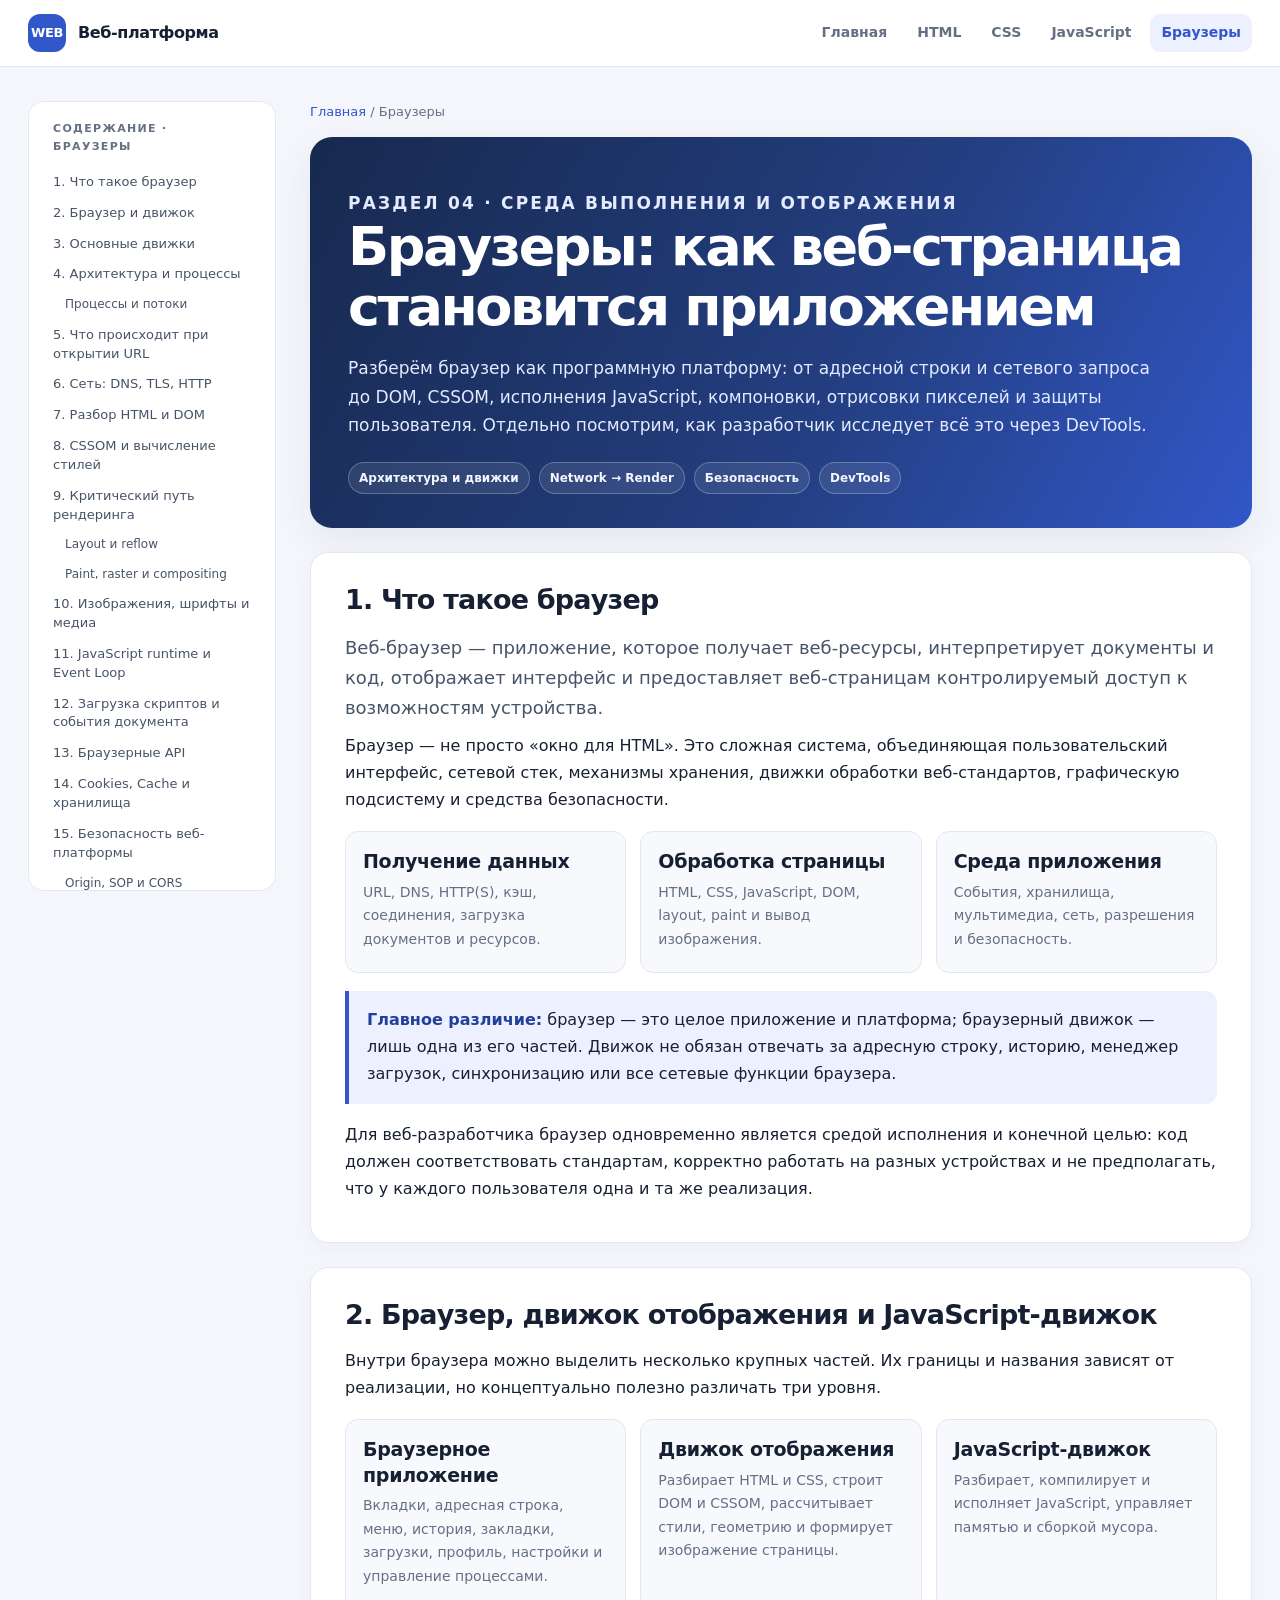
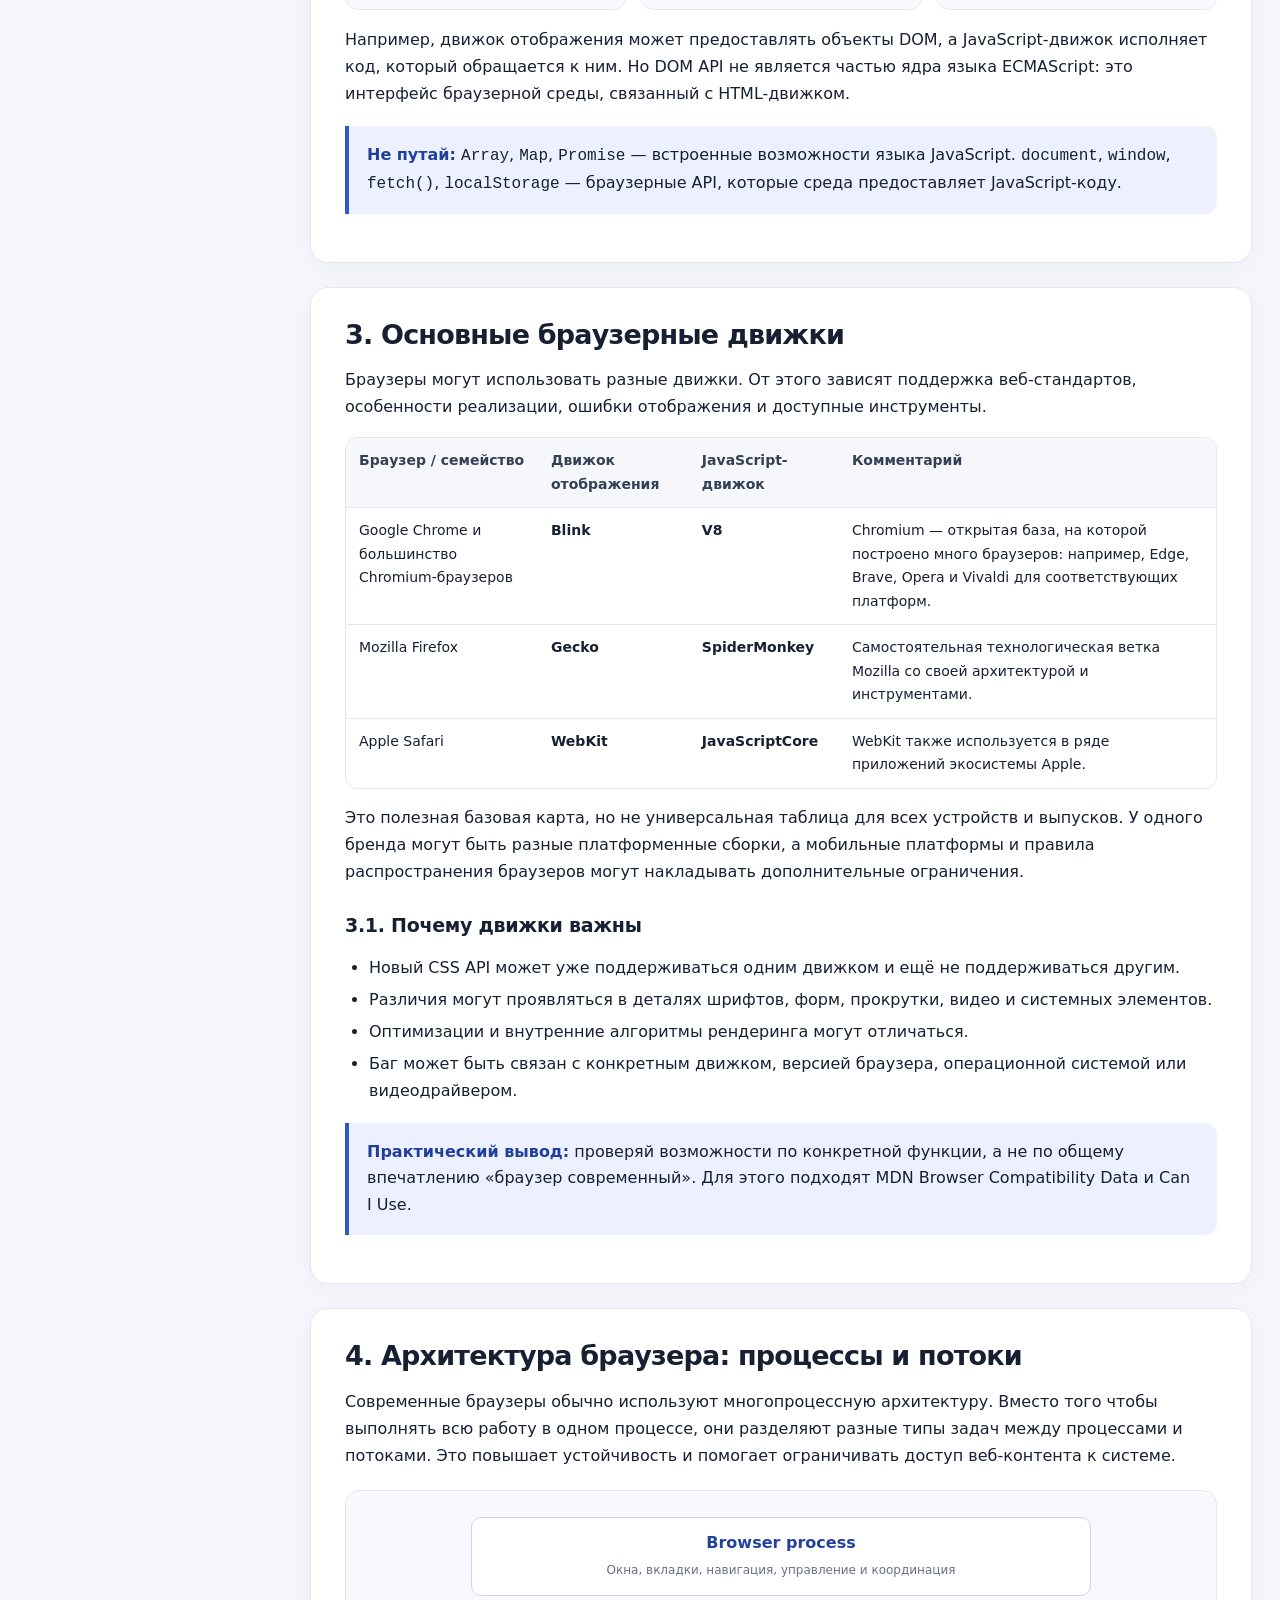
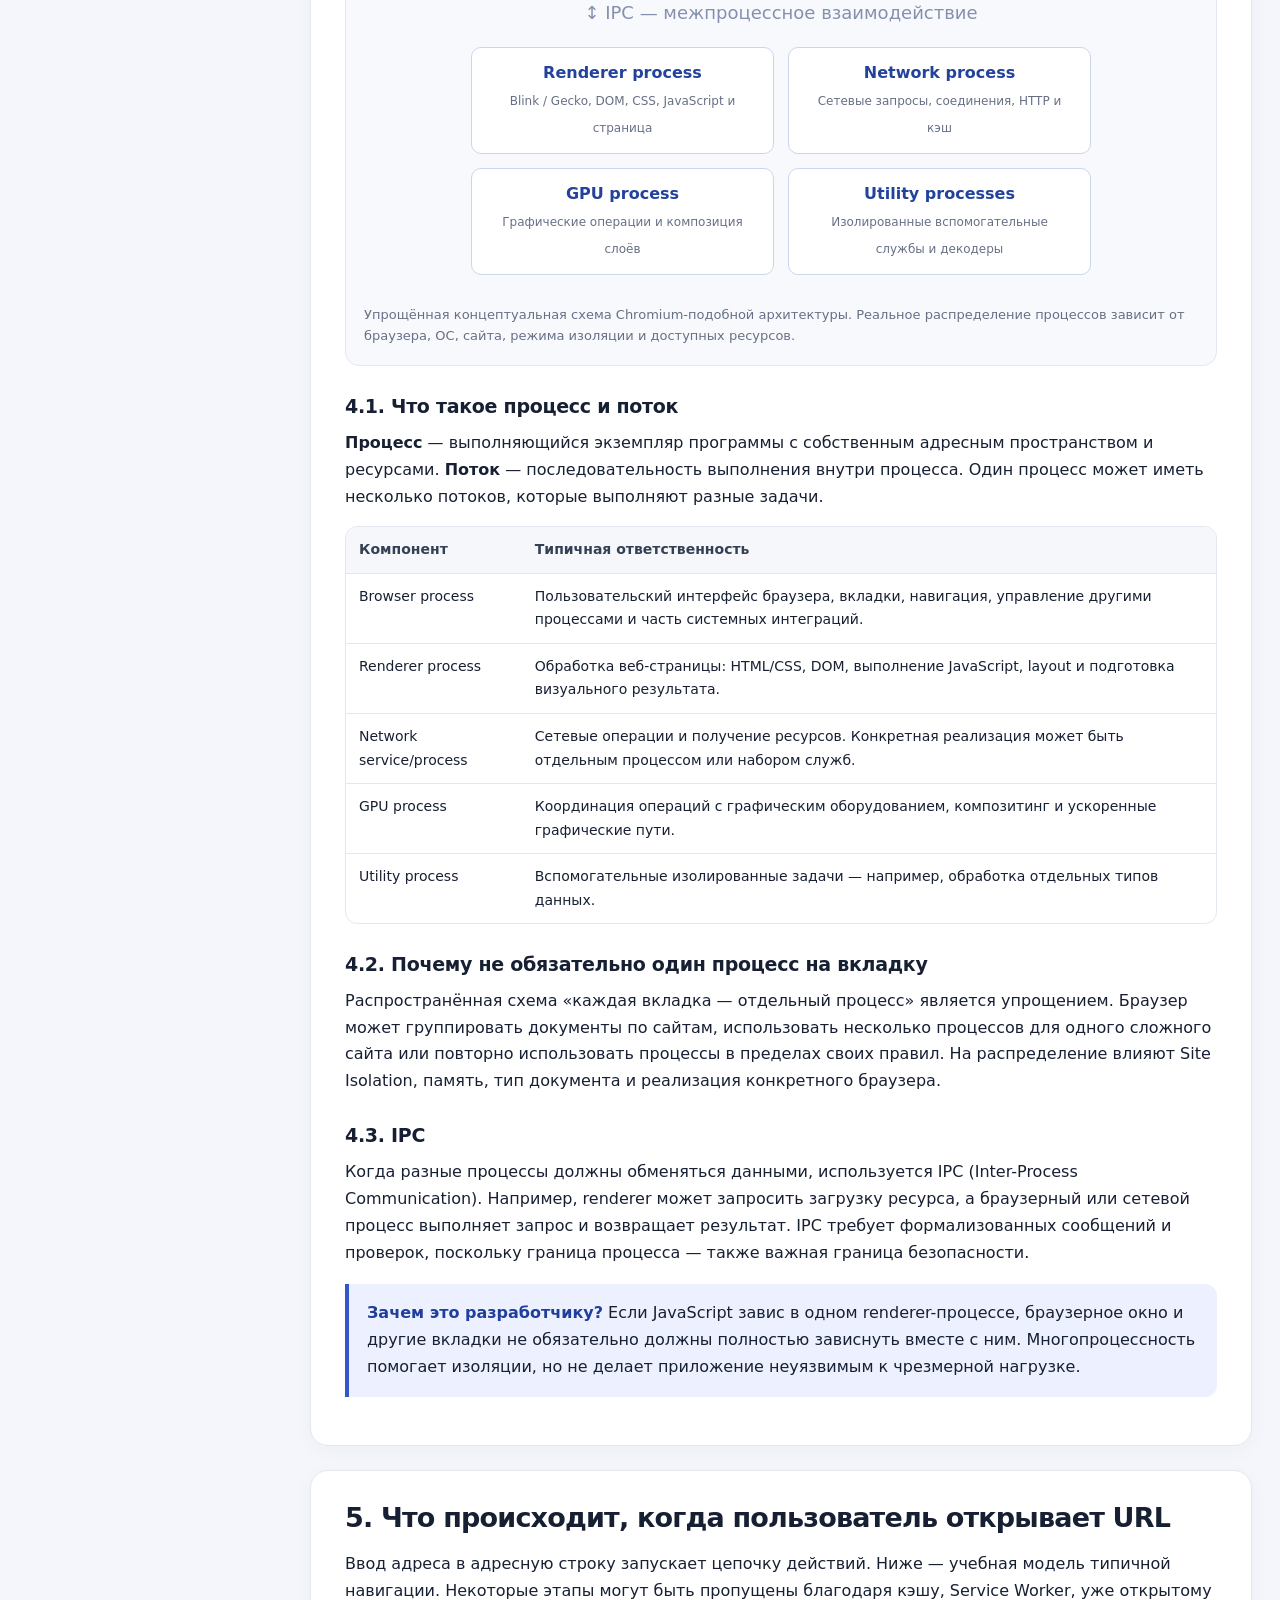
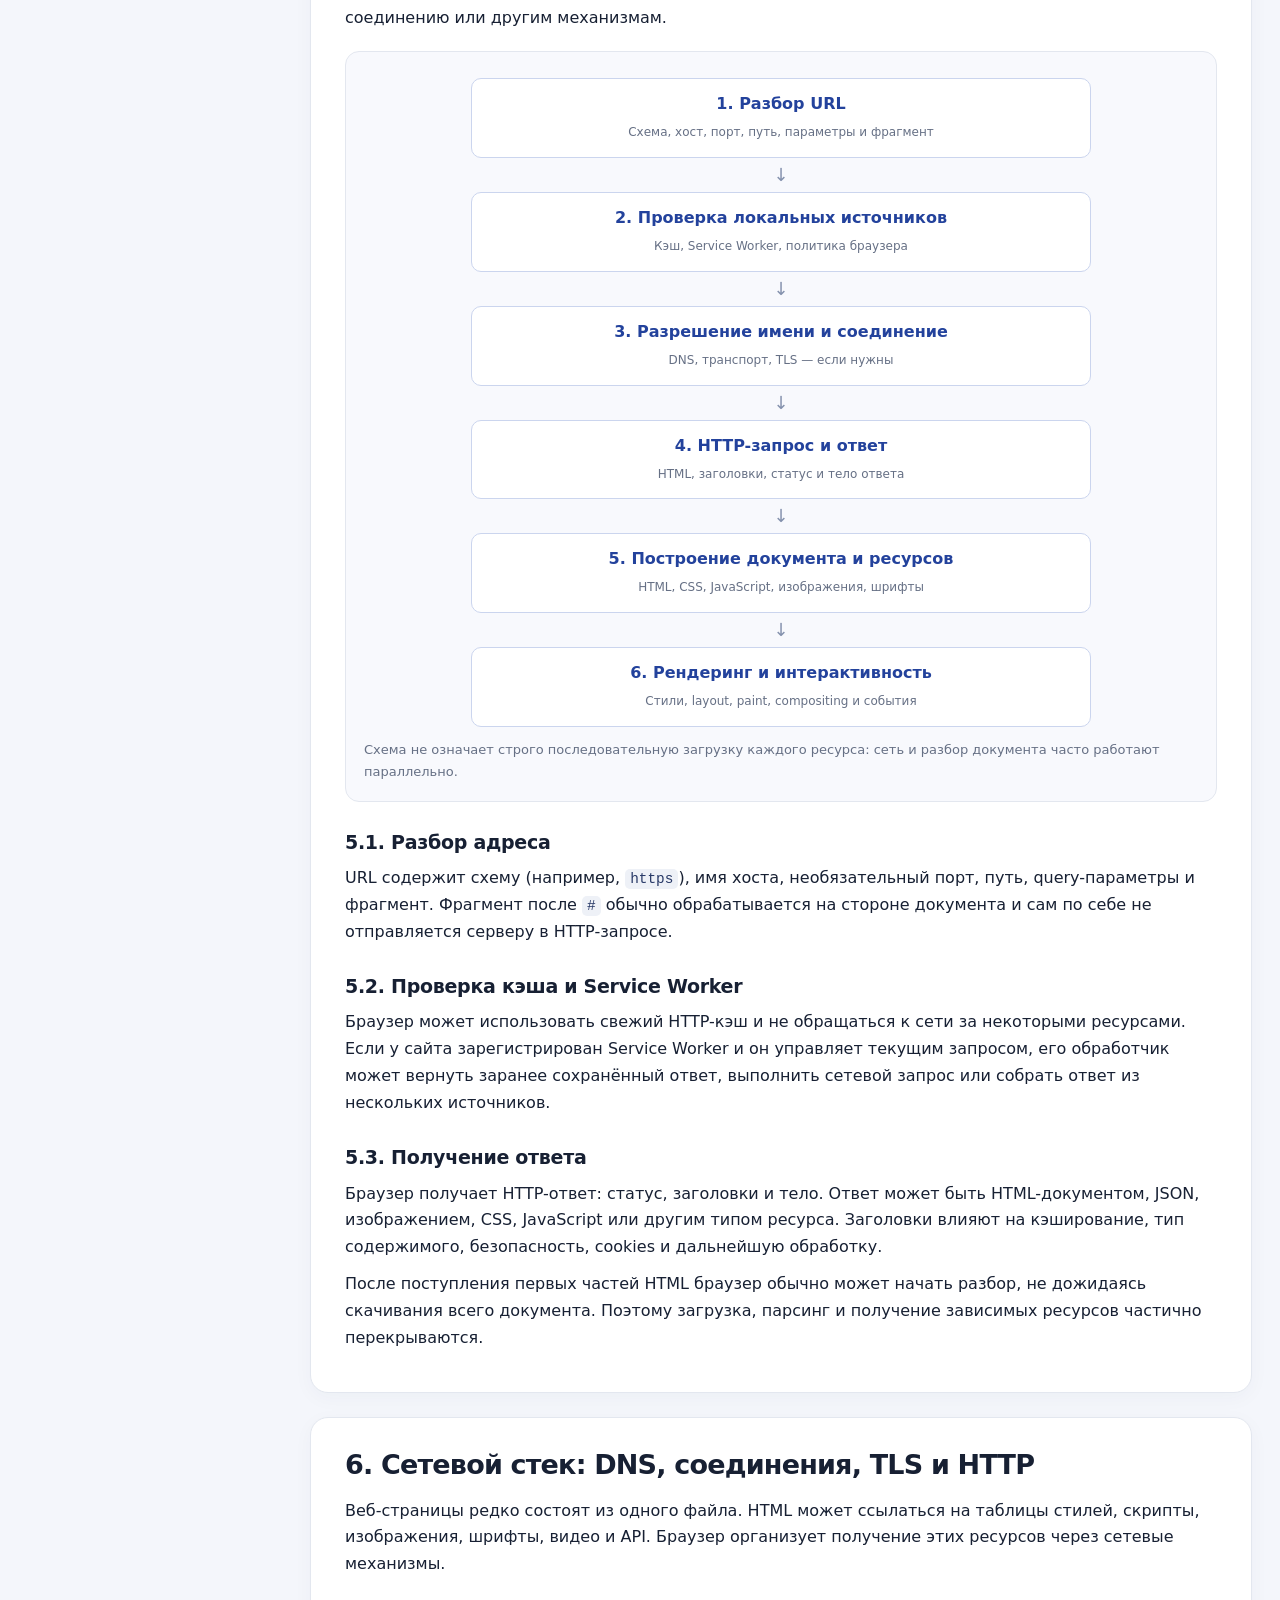
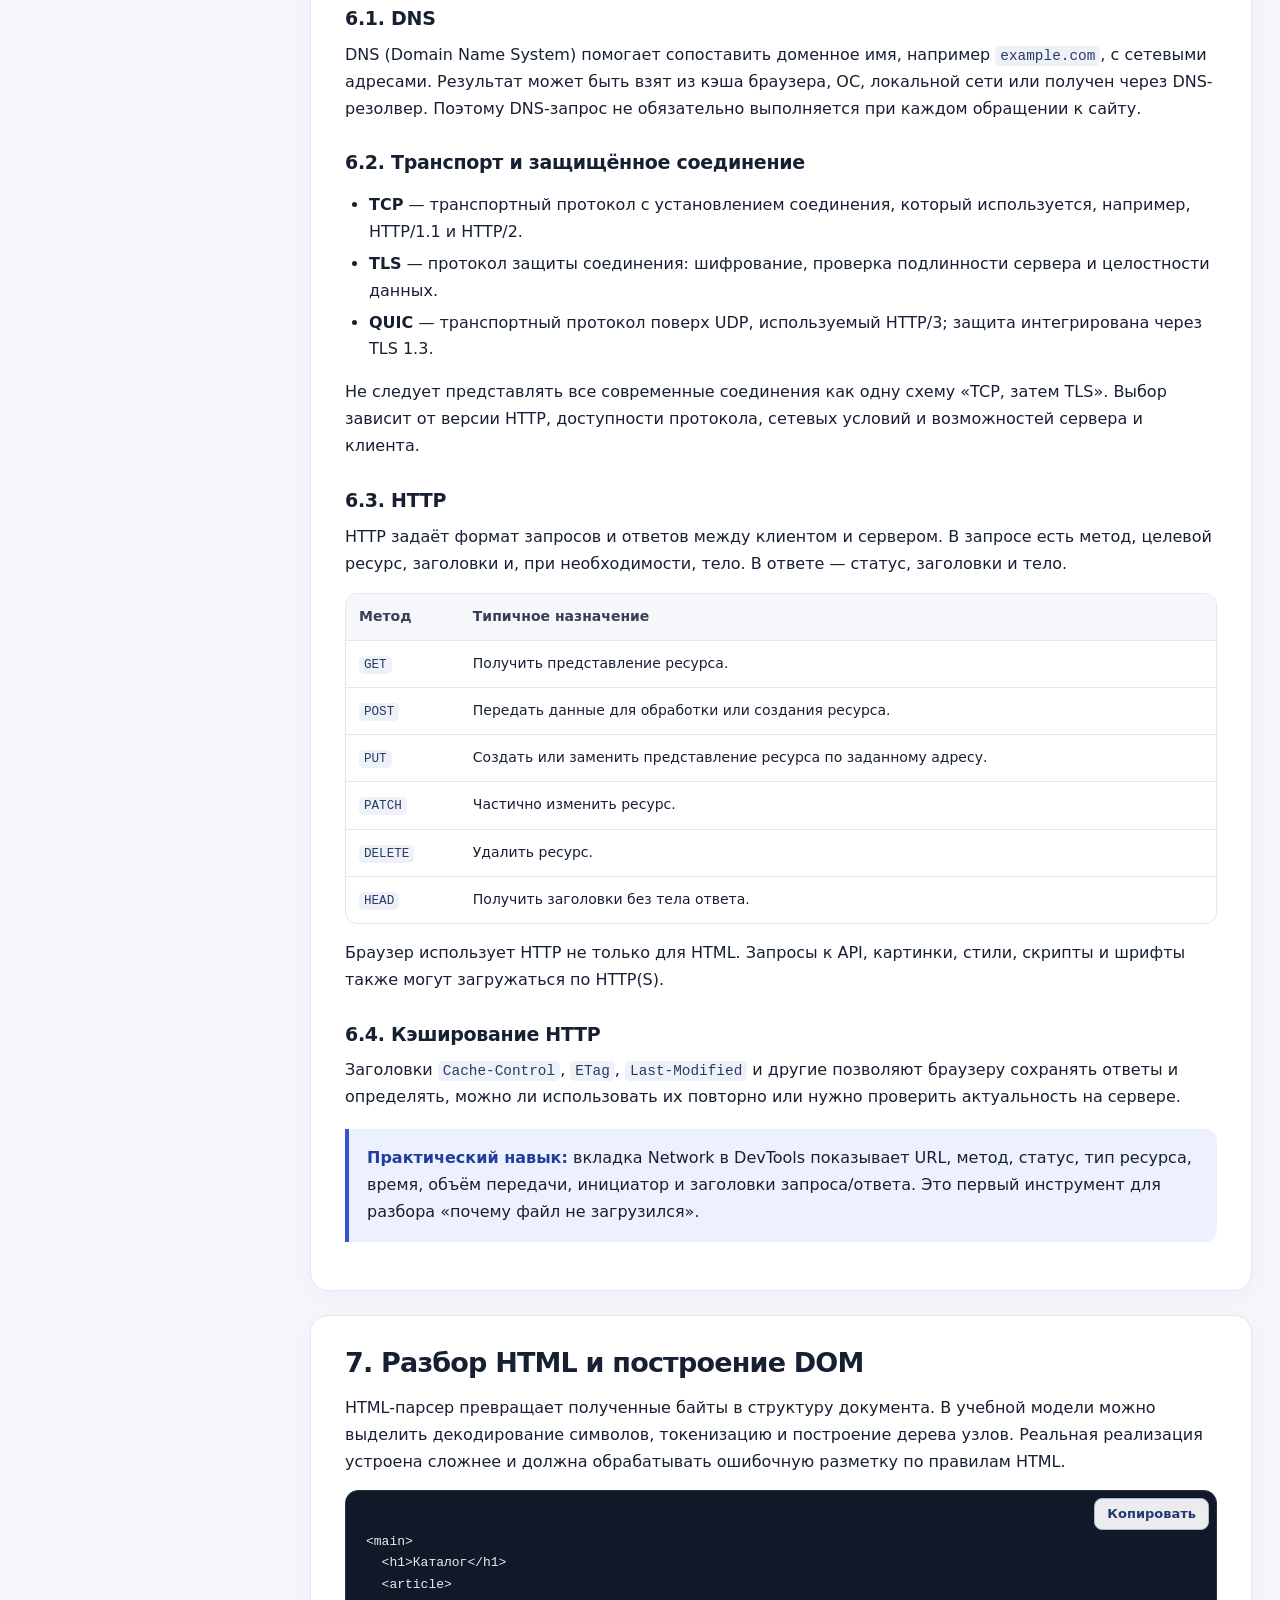
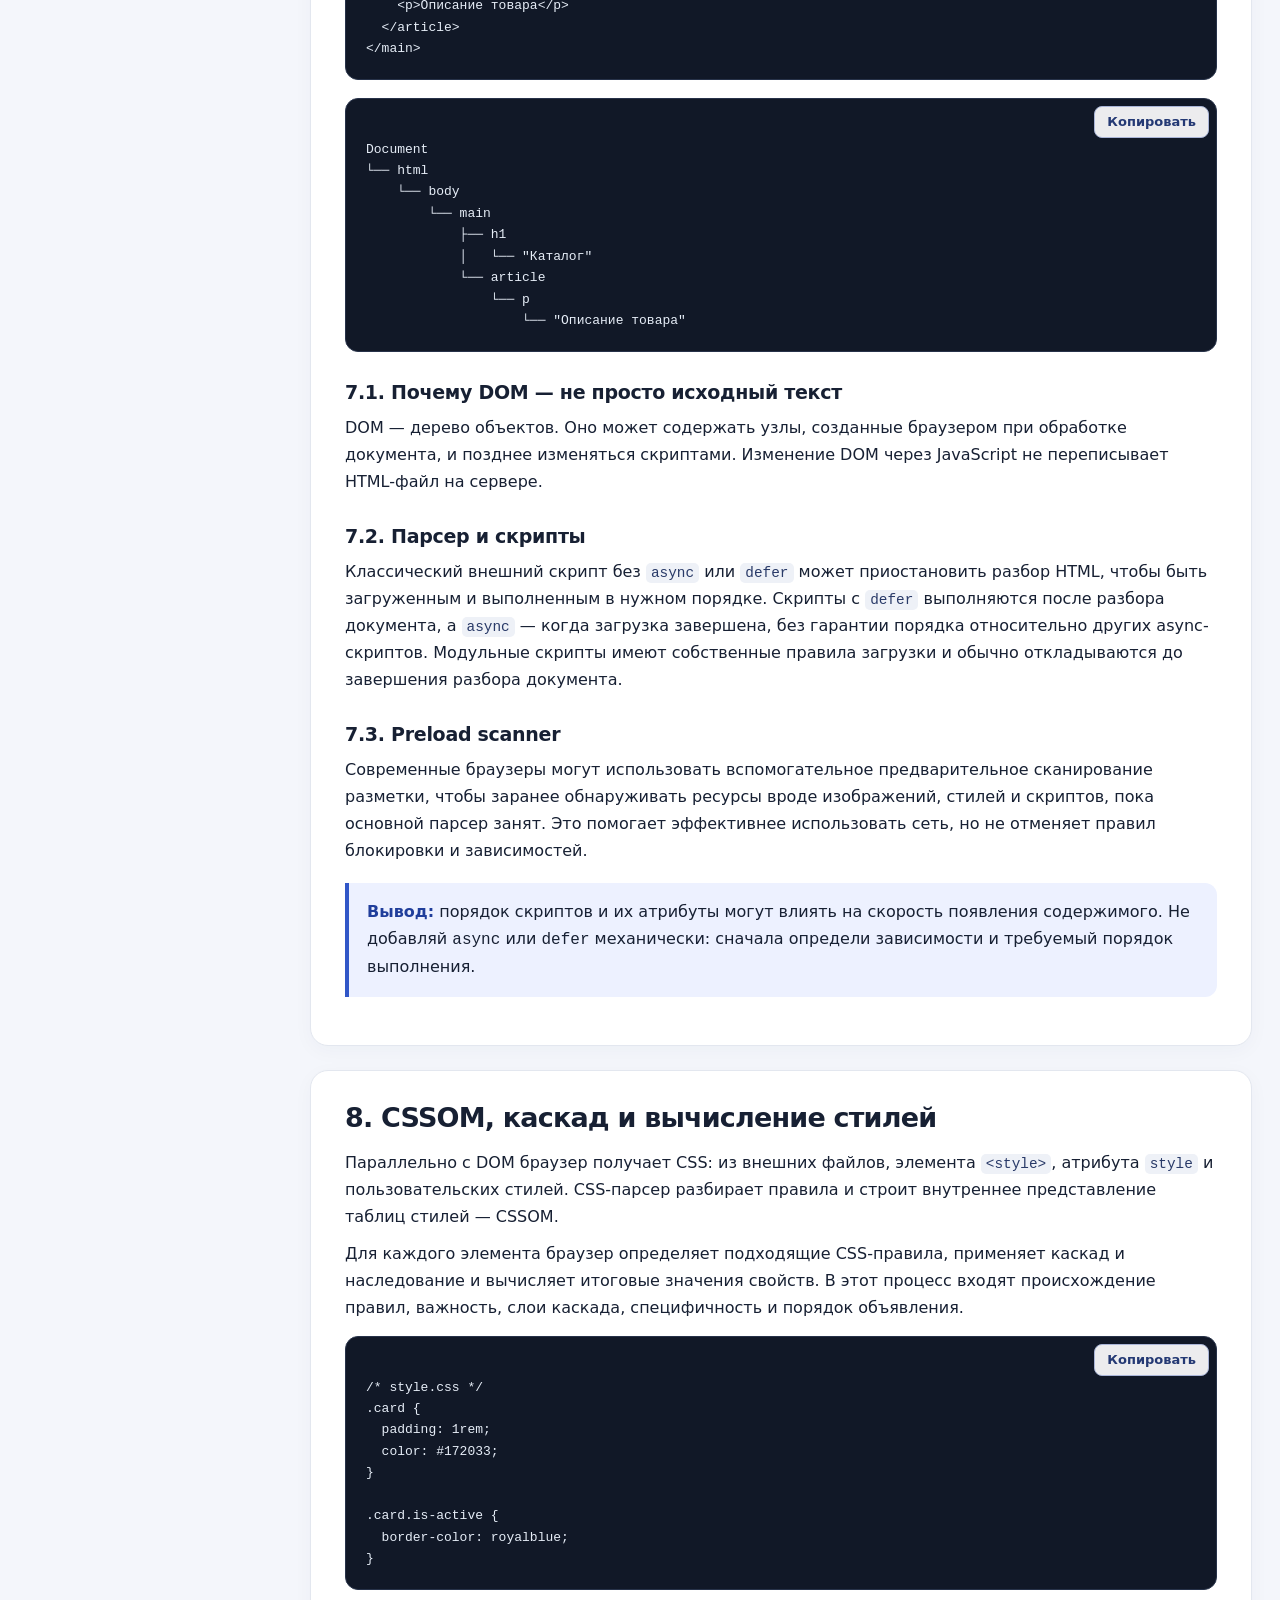
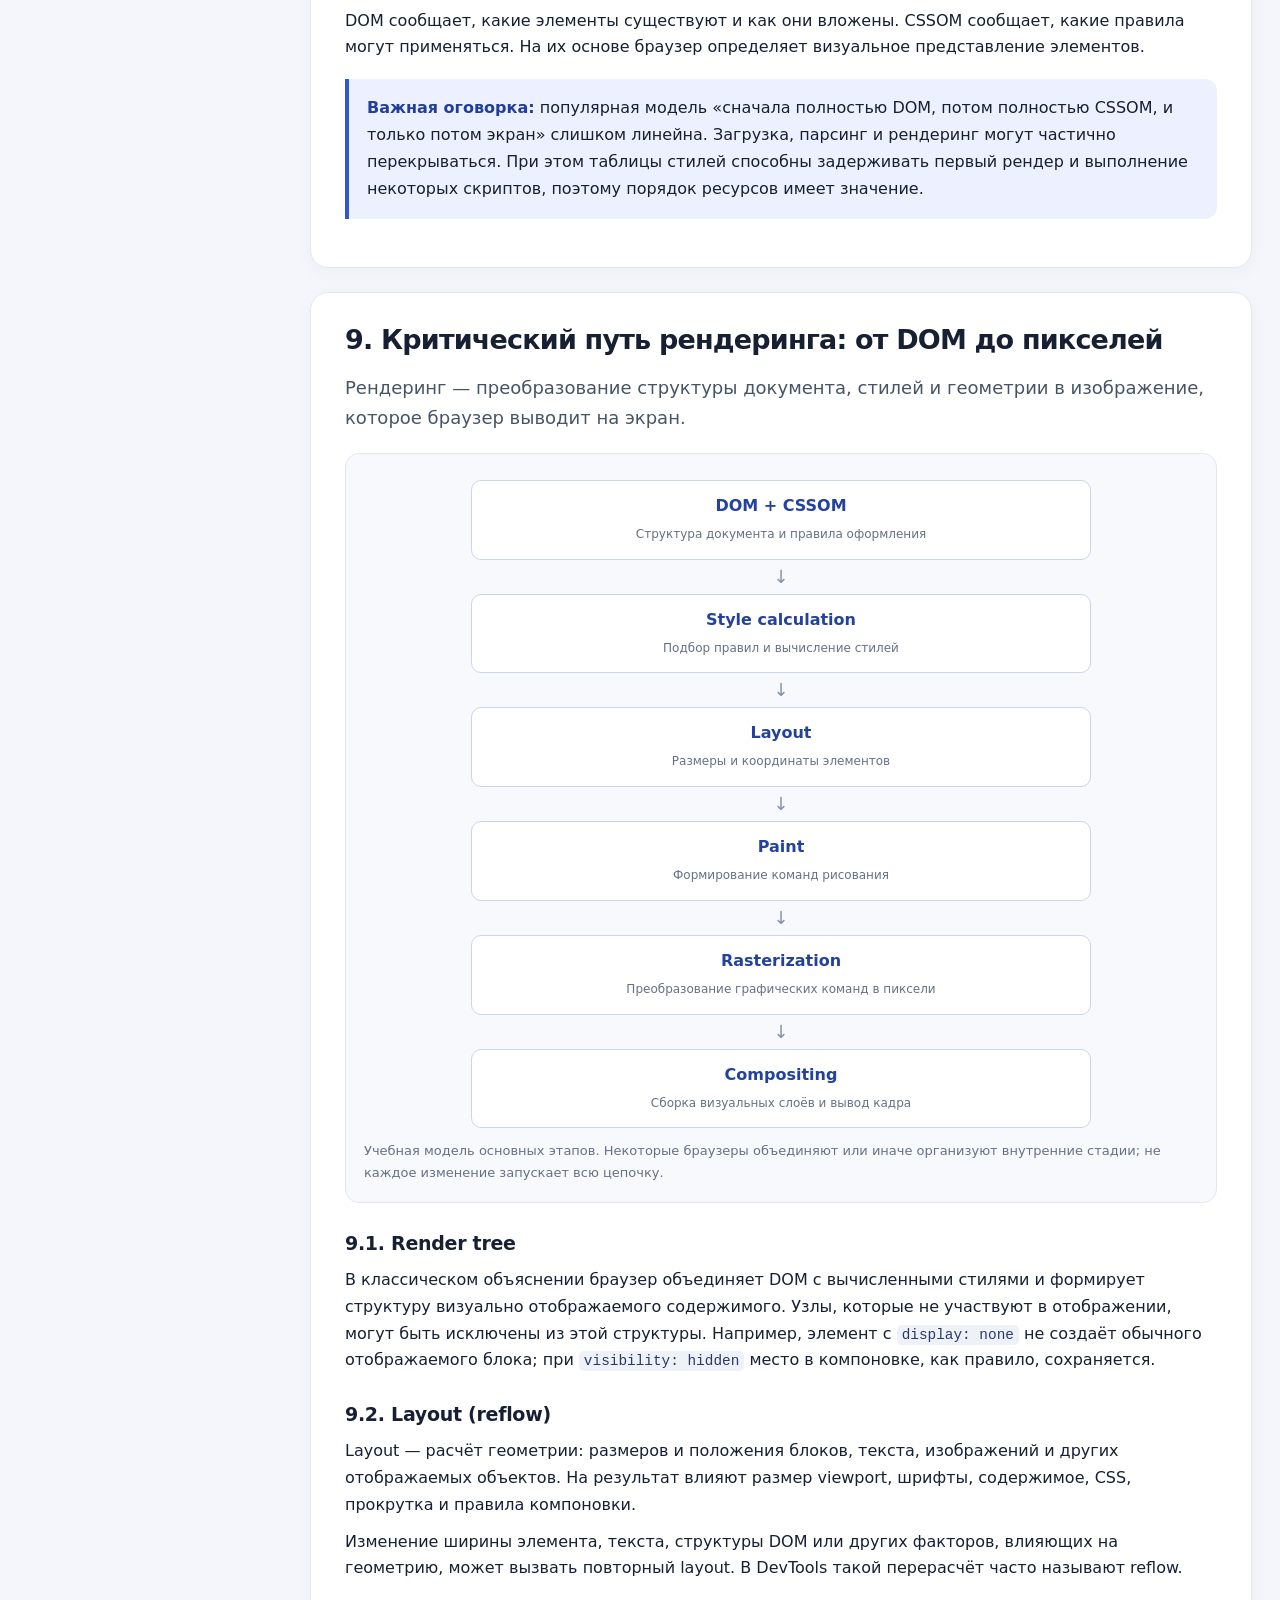
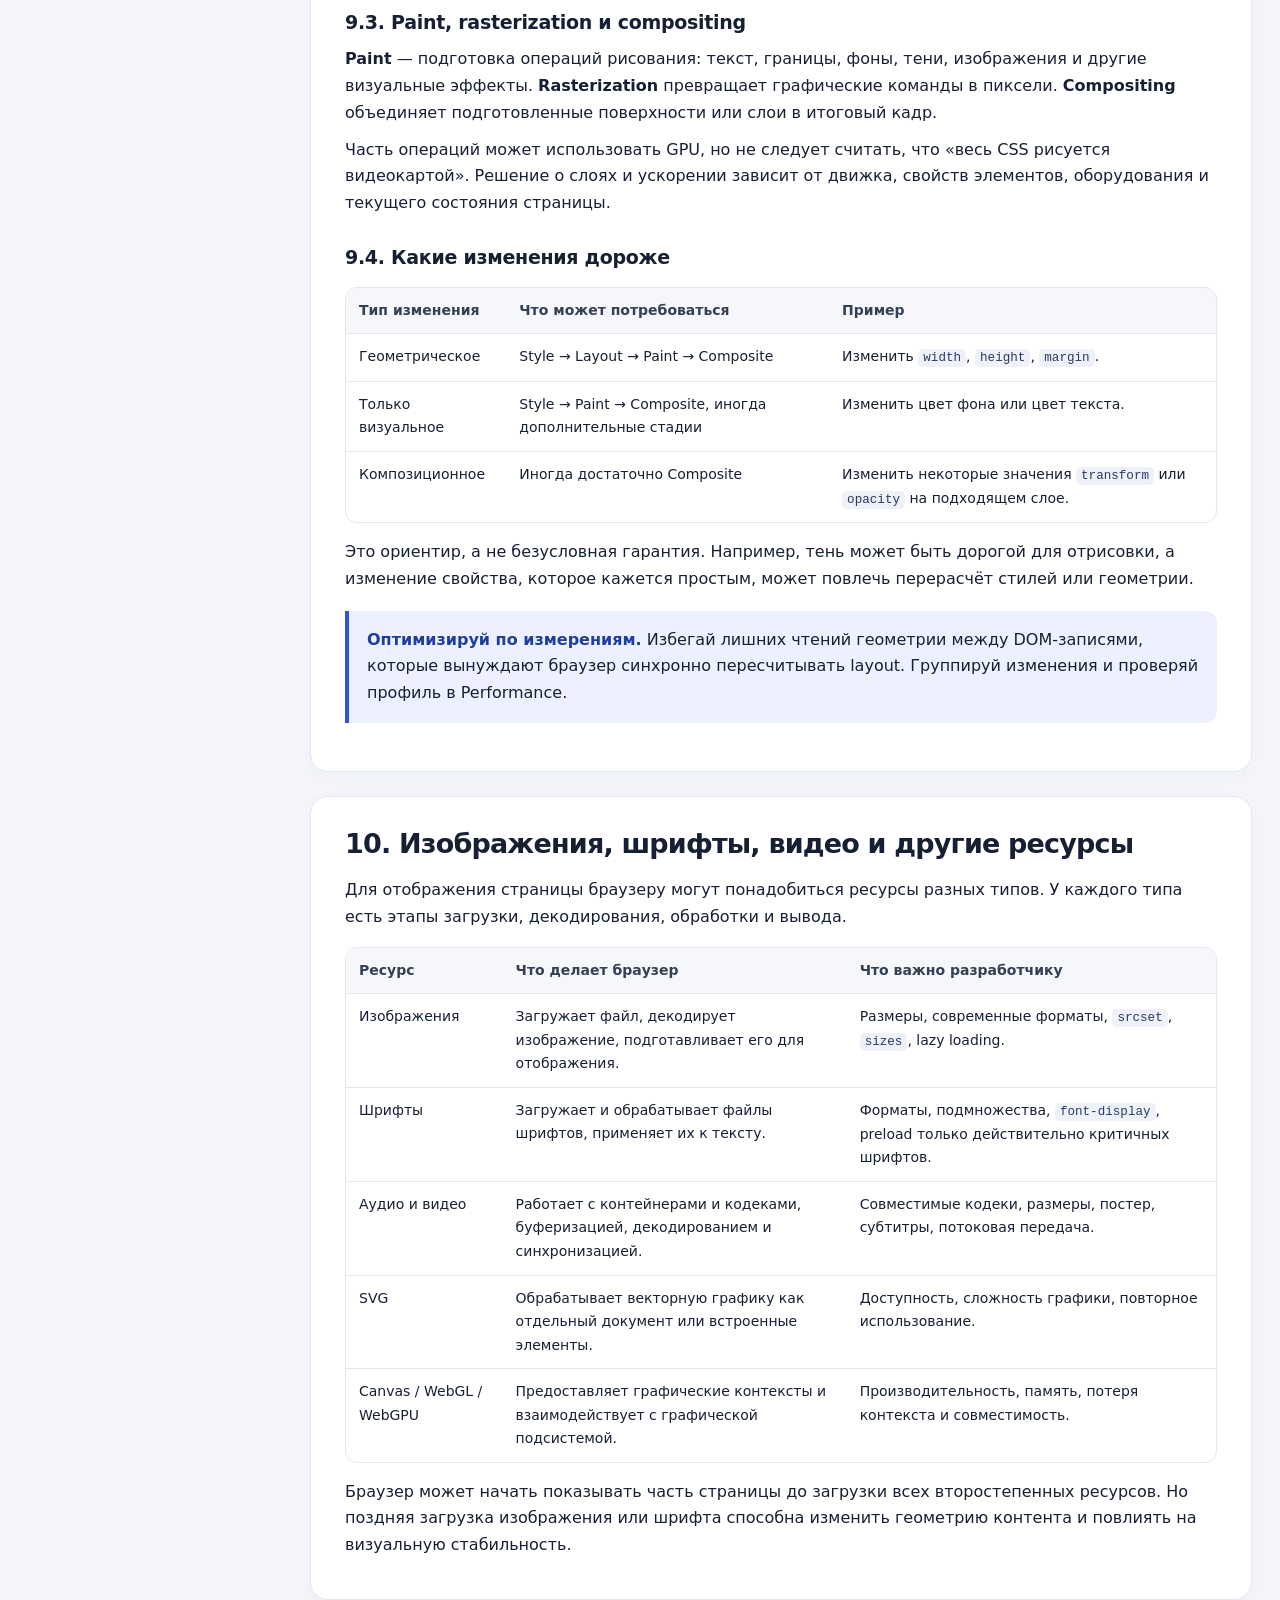
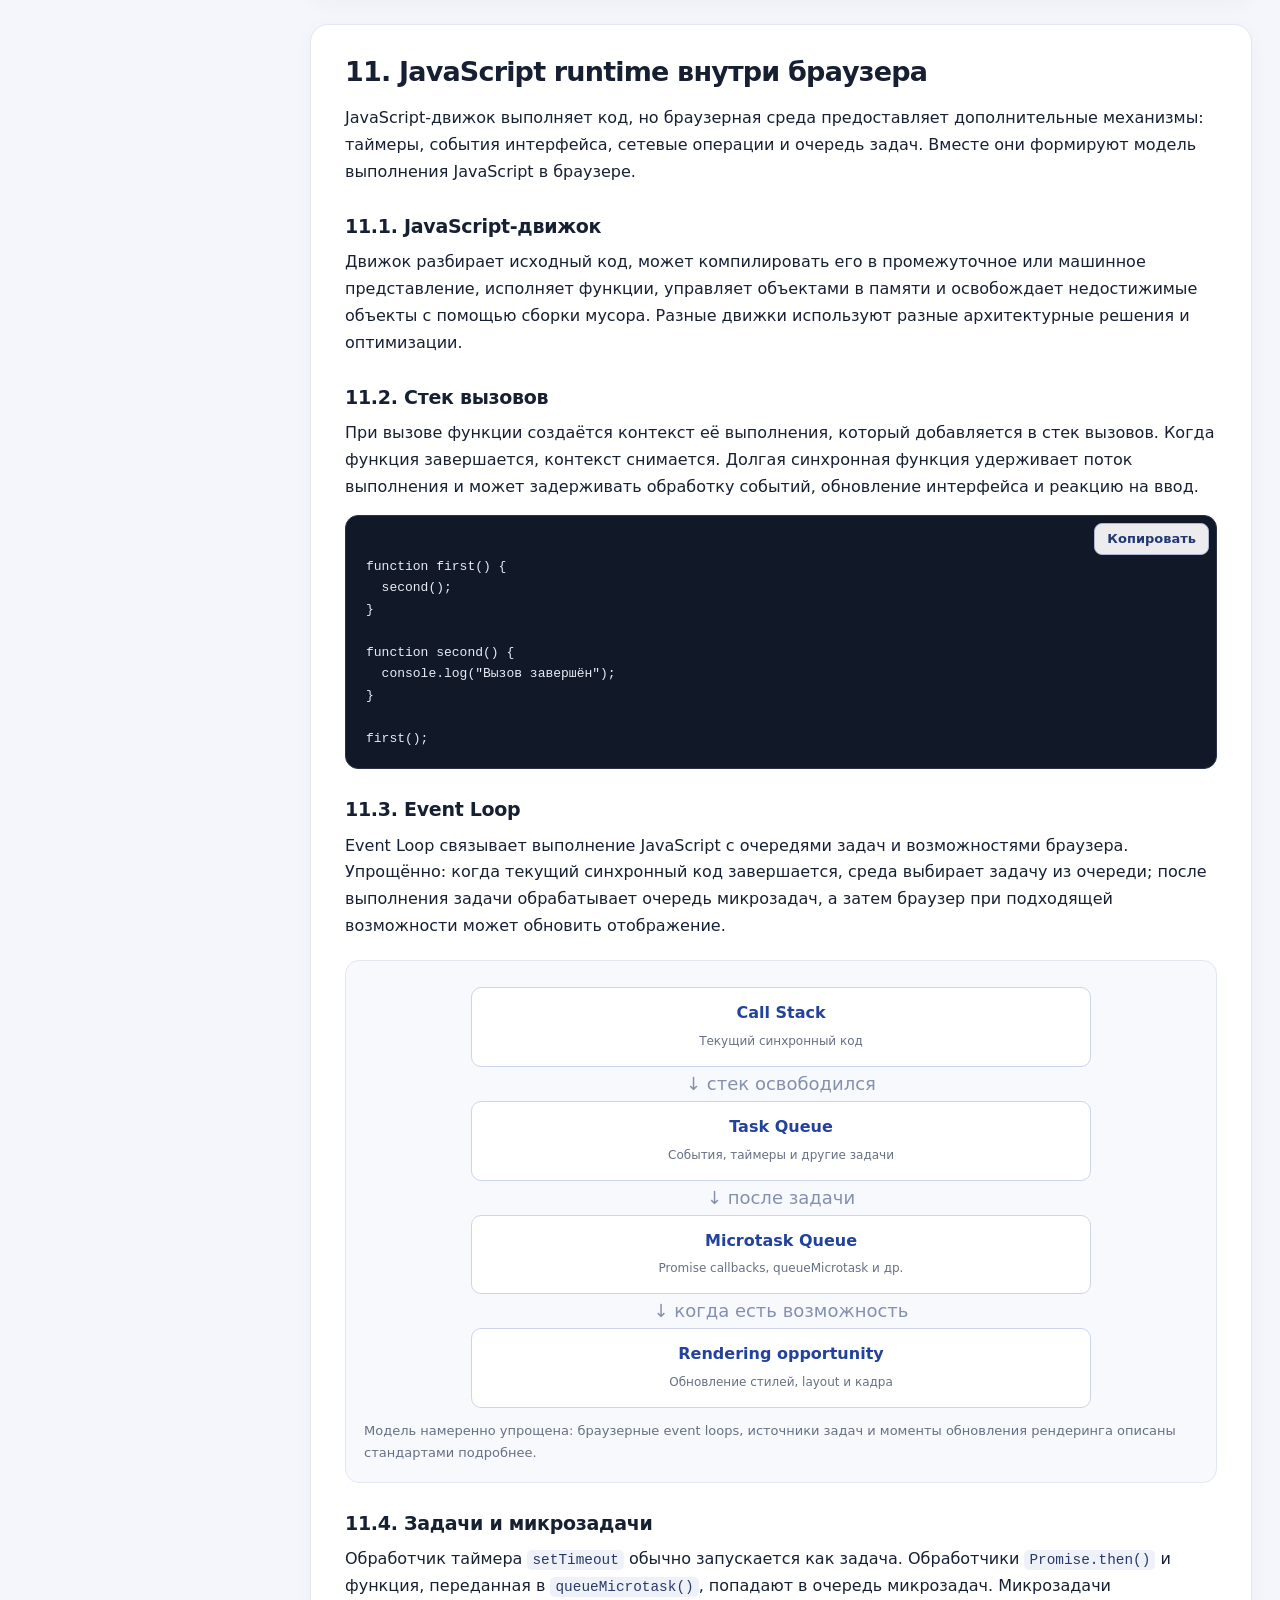
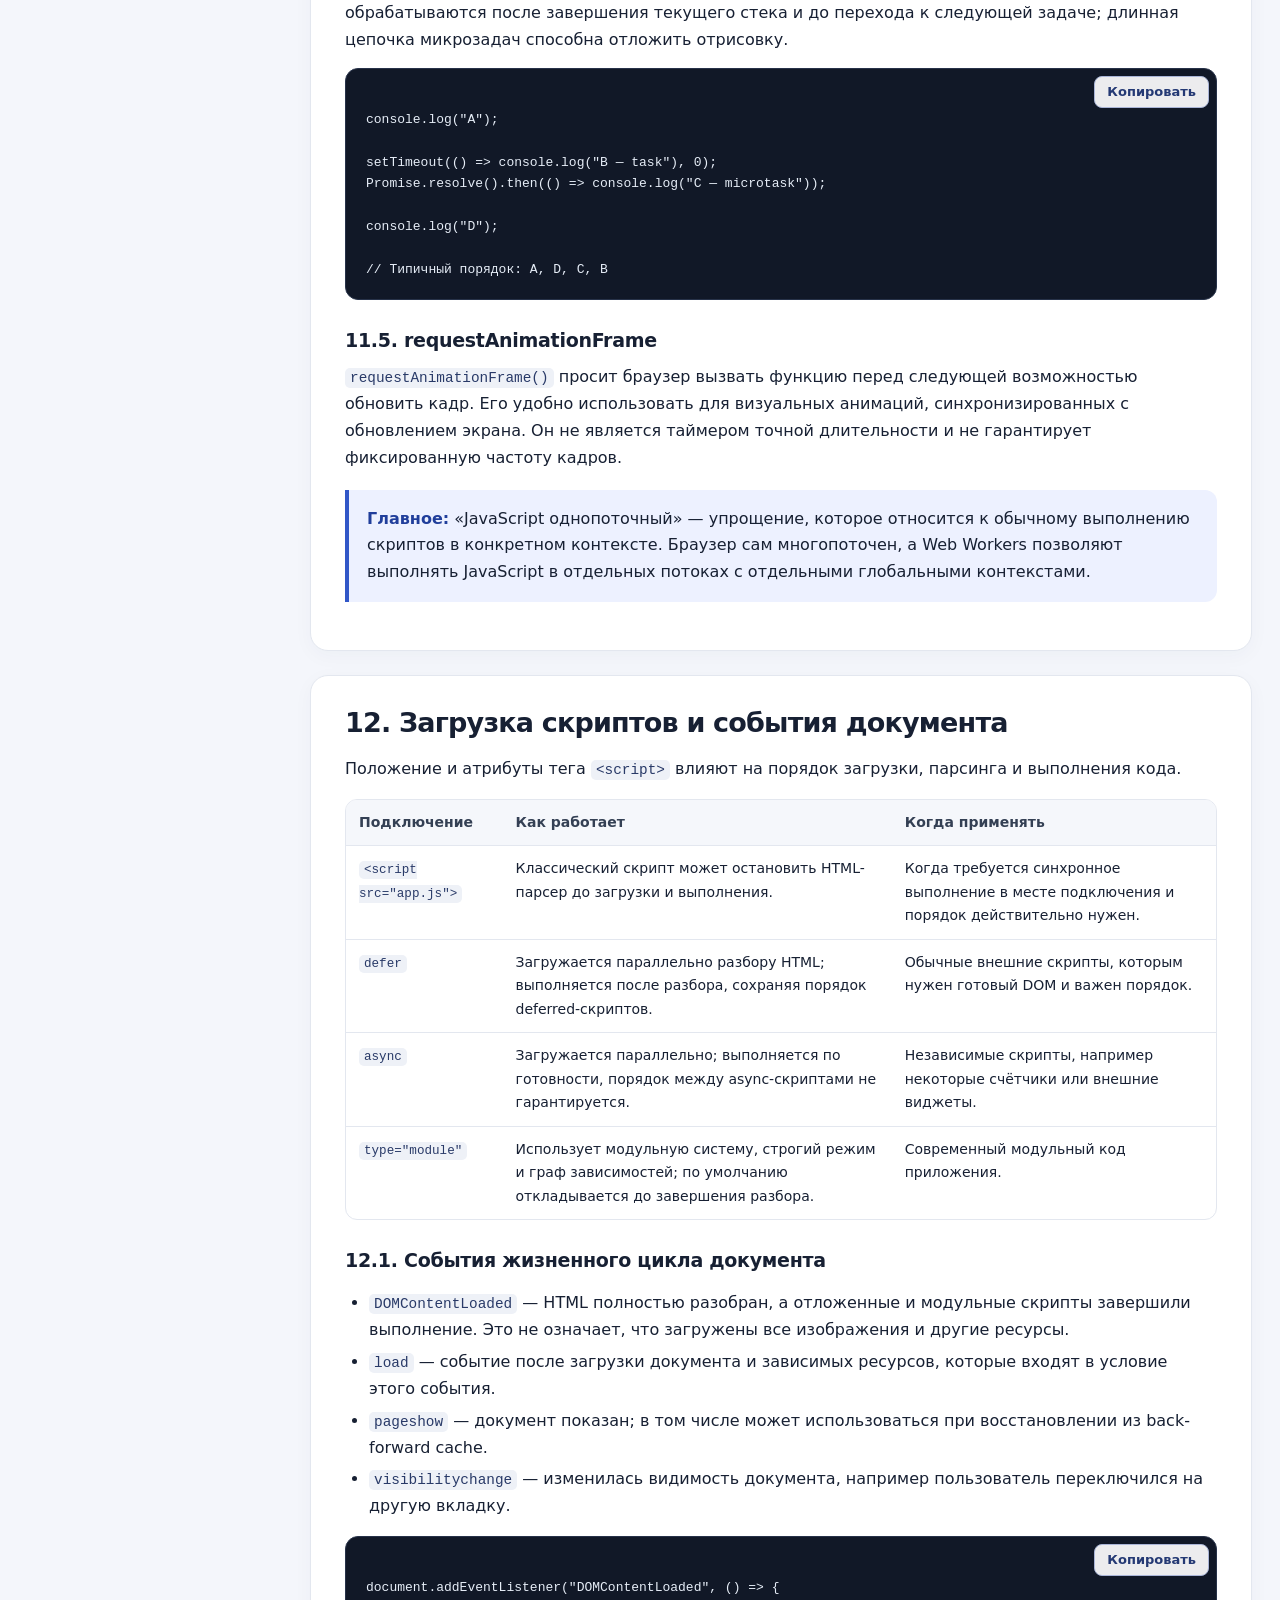
==== commit d24c1924: "Add files via upload" ====
--- a/browsers.html
+++ b/browsers.html
@@ -3,340 +3,656 @@
 <head>
   <meta charset="utf-8">
   <meta name="viewport" content="width=device-width, initial-scale=1">
-  <meta name="description" content="Подробный справочник по устройству браузеров: архитектура, движки, парсинг, DOM и CSSOM, компоновка, отрисовка, безопасность и инструменты разработчика.">
+  <meta name="description" content="Подробный справочник по устройству браузеров: архитектура, движки, сеть, DOM, CSSOM, рендеринг, JavaScript runtime, безопасность, хранилища и DevTools.">
   <title>Браузеры — веб-платформа</title>
   <link rel="stylesheet" href="assets/style.css">
   <link rel="stylesheet" href="assets/demo.css">
+  <script src="assets/demo.js" defer></script>
 </head>
 <body>
   <header class="topbar">
     <a class="brand" href="index.html"><span class="brand-mark">WEB</span><span>Веб-платформа</span></a>
     <nav class="topnav" aria-label="Основная навигация">
-      <a href="index.html">Главная</a><a href="html.html">HTML</a><a href="css.html">CSS</a><a href="javascript.html">JavaScript</a><a href="browsers.html" aria-current="page">Браузеры</a>
+      <a href="index.html">Главная</a>
+      <a href="html.html">HTML</a>
+      <a href="css.html">CSS</a>
+      <a href="javascript.html">JavaScript</a>
+      <a href="browsers.html" aria-current="page">Браузеры</a>
     </nav>
   </header>
 
   <div class="page-grid">
-    <aside class="sidebar" aria-label="Содержание страницы">
-      <p class="sidebar-label">Содержание Браузеры</p>
+    <aside class="sidebar" aria-label="Содержание раздела">
+      <p class="sidebar-label">Содержание · Браузеры</p>
       <a href="#overview">1. Что такое браузер</a>
-      <a href="#architecture">2. Архитектура браузера</a>
-      <a href="#engines">3. Движки</a>
-      <a href="#parsing">4. Парсинг HTML и CSS</a>
-      <a href="#dom">5. DOM и CSSOM</a>
-      <a href="#rendering">6. Конвейер рендеринга</a>
-      <a href="#javascript">7. JavaScript и Event Loop</a>
-      <a href="#network">8. Сеть и ресурсы</a>
-      <a href="#storage">9. Хранилища</a>
-      <a href="#security">10. Безопасность</a>
-      <a href="#devtools">11. DevTools</a>
-      <a href="#performance">12. Производительность</a>
-      <a href="#compatibility">13. Совместимость</a>
-      <a href="#pwa">14. PWA и офлайн</a>
-      <a href="#workflow">15. Рабочий процесс</a>
-      <a href="#practice">16. Практика</a>
-      <a href="#glossary">17. Словарь</a>
-      <a href="#resources">18. Источники</a>
+      <a href="#engine">2. Браузер и движок</a>
+      <a href="#engines">3. Основные движки</a>
+      <a href="#architecture">4. Архитектура и процессы</a>
+      <a class="sub" href="#processes">Процессы и потоки</a>
+      <a href="#navigation">5. Что происходит при открытии URL</a>
+      <a href="#network">6. Сеть: DNS, TLS, HTTP</a>
+      <a href="#parsing">7. Разбор HTML и DOM</a>
+      <a href="#cssom">8. CSSOM и вычисление стилей</a>
+      <a href="#rendering">9. Критический путь рендеринга</a>
+      <a class="sub" href="#layout">Layout и reflow</a>
+      <a class="sub" href="#paint">Paint, raster и compositing</a>
+      <a href="#resources">10. Изображения, шрифты и медиа</a>
+      <a href="#runtime">11. JavaScript runtime и Event Loop</a>
+      <a href="#loading">12. Загрузка скриптов и события документа</a>
+      <a href="#apis">13. Браузерные API</a>
+      <a href="#storage">14. Cookies, Cache и хранилища</a>
+      <a href="#security">15. Безопасность веб-платформы</a>
+      <a class="sub" href="#origin">Origin, SOP и CORS</a>
+      <a class="sub" href="#protections">CSP, sandbox и permissions</a>
+      <a href="#a11y">16. Доступность и дерево доступности</a>
+      <a href="#devtools">17. DevTools</a>
+      <a href="#performance">18. Производительность</a>
+      <a href="#compatibility">19. Совместимость браузеров</a>
+      <a href="#pwa">20. PWA и офлайн-возможности</a>
+      <a href="#workflow">21. Практический рабочий процесс</a>
+      <a href="#practice">22. Практические задания</a>
+      <a href="#glossary">23. Словарь терминов</a>
+      <a href="#resources-list">24. Документация</a>
     </aside>
 
     <main class="article">
       <p class="breadcrumb"><a href="index.html">Главная</a> / Браузеры</p>
+
       <section class="hero">
-        <p class="eyebrow">Раздел 04 · Платформа выполнения веб-приложений</p>
-        <h1>Браузеры: архитектура, движки и конвейер рендеринга</h1>
-        <p>Браузер — это не просто программа для отображения веб-страниц. Это сложная платформа, которая обрабатывает HTML, CSS и JavaScript, управляет сетевыми запросами, обеспечивает безопасность и выполняет код в изолированных процессах.</p>
-        <div class="hero-meta"><span class="pill">Архитектура</span><span class="pill">Движки</span><span class="pill">Рендеринг</span><span class="pill">Безопасность</span></div>
+        <p class="eyebrow">Раздел 04 · Среда выполнения и отображения</p>
+        <h1>Браузеры: как веб-страница становится приложением</h1>
+        <p>Разберём браузер как программную платформу: от адресной строки и сетевого запроса до DOM, CSSOM, исполнения JavaScript, компоновки, отрисовки пикселей и защиты пользователя. Отдельно посмотрим, как разработчик исследует всё это через DevTools.</p>
+        <div class="hero-meta">
+          <span class="pill">Архитектура и движки</span>
+          <span class="pill">Network → Render</span>
+          <span class="pill">Безопасность</span>
+          <span class="pill">DevTools</span>
+        </div>
       </section>
 
       <section class="content-section" id="overview">
-        <h2>1. Что такое браузер и как он работает</h2>
-        <p class="lead">Браузер — приложение, которое загружает веб-ресурсы с сервера или локального хранилища, интерпретирует HTML, CSS и JavaScript, и отображает результат в виде интерактивной страницы.</p>
-        <p>Современный браузер — это не монолитная программа, а набор cooperating процессов и потоков, каждый из которых отвечает за свою задачу: пользовательский интерфейс, сетевые запросы, рендеринг, выполнение JavaScript и другие.</p>
+        <h2>1. Что такое браузер</h2>
+        <p class="lead">Веб-браузер — приложение, которое получает веб-ресурсы, интерпретирует документы и код, отображает интерфейс и предоставляет веб-страницам контролируемый доступ к возможностям устройства.</p>
+        <p>Браузер — не просто «окно для HTML». Это сложная система, объединяющая пользовательский интерфейс, сетевой стек, механизмы хранения, движки обработки веб-стандартов, графическую подсистему и средства безопасности.</p>
         <div class="grid-3">
-          <div class="mini-card"><h3>UI-процесс</h3><p>Управляет интерфейсом браузера: адресная строка, вкладки, кнопки навигации.</p></div>
-          <div class="mini-card"><h3>Renderer-процесс</h3><p>Обрабатывает и отображает содержимое вкладки: HTML, CSS, JavaScript.</p></div>
-          <div class="mini-card"><h3>Network-процесс</h3><p>Управляет сетевыми запросами, кэшем и загрузкой ресурсов.</p></div>
+          <div class="mini-card"><h3>Получение данных</h3><p>URL, DNS, HTTP(S), кэш, соединения, загрузка документов и ресурсов.</p></div>
+          <div class="mini-card"><h3>Обработка страницы</h3><p>HTML, CSS, JavaScript, DOM, layout, paint и вывод изображения.</p></div>
+          <div class="mini-card"><h3>Среда приложения</h3><p>События, хранилища, мультимедиа, сеть, разрешения и безопасность.</p></div>
         </div>
+        <div class="callout"><strong>Главное различие:</strong> браузер — это целое приложение и платформа; браузерный движок — лишь одна из его частей. Движок не обязан отвечать за адресную строку, историю, менеджер загрузок, синхронизацию или все сетевые функции браузера.</div>
+        <p>Для веб-разработчика браузер одновременно является средой исполнения и конечной целью: код должен соответствовать стандартам, корректно работать на разных устройствах и не предполагать, что у каждого пользователя одна и та же реализация.</p>
+      </section>
+
+      <section class="content-section" id="engine">
+        <h2>2. Браузер, движок отображения и JavaScript-движок</h2>
+        <p>Внутри браузера можно выделить несколько крупных частей. Их границы и названия зависят от реализации, но концептуально полезно различать три уровня.</p>
+        <div class="grid-3">
+          <div class="mini-card"><h3>Браузерное приложение</h3><p>Вкладки, адресная строка, меню, история, закладки, загрузки, профиль, настройки и управление процессами.</p></div>
+          <div class="mini-card"><h3>Движок отображения</h3><p>Разбирает HTML и CSS, строит DOM и CSSOM, рассчитывает стили, геометрию и формирует изображение страницы.</p></div>
+          <div class="mini-card"><h3>JavaScript-движок</h3><p>Разбирает, компилирует и исполняет JavaScript, управляет памятью и сборкой мусора.</p></div>
+        </div>
+        <p>Например, движок отображения может предоставлять объекты DOM, а JavaScript-движок исполняет код, который обращается к ним. Но DOM API не является частью ядра языка ECMAScript: это интерфейс браузерной среды, связанный с HTML-движком.</p>
+        <div class="callout"><strong>Не путай:</strong> <code>Array</code>, <code>Map</code>, <code>Promise</code> — встроенные возможности языка JavaScript. <code>document</code>, <code>window</code>, <code>fetch()</code>, <code>localStorage</code> — браузерные API, которые среда предоставляет JavaScript-коду.</div>
+      </section>
+
+      <section class="content-section" id="engines">
+        <h2>3. Основные браузерные движки</h2>
+        <p>Браузеры могут использовать разные движки. От этого зависят поддержка веб-стандартов, особенности реализации, ошибки отображения и доступные инструменты.</p>
+        <div class="table-wrap"><table>
+          <thead><tr><th>Браузер / семейство</th><th>Движок отображения</th><th>JavaScript-движок</th><th>Комментарий</th></tr></thead>
+          <tbody>
+            <tr><td>Google Chrome и большинство Chromium-браузеров</td><td><strong>Blink</strong></td><td><strong>V8</strong></td><td>Chromium — открытая база, на которой построено много браузеров: например, Edge, Brave, Opera и Vivaldi для соответствующих платформ.</td></tr>
+            <tr><td>Mozilla Firefox</td><td><strong>Gecko</strong></td><td><strong>SpiderMonkey</strong></td><td>Самостоятельная технологическая ветка Mozilla со своей архитектурой и инструментами.</td></tr>
+            <tr><td>Apple Safari</td><td><strong>WebKit</strong></td><td><strong>JavaScriptCore</strong></td><td>WebKit также используется в ряде приложений экосистемы Apple.</td></tr>
+          </tbody>
+        </table></div>
+        <p>Это полезная базовая карта, но не универсальная таблица для всех устройств и выпусков. У одного бренда могут быть разные платформенные сборки, а мобильные платформы и правила распространения браузеров могут накладывать дополнительные ограничения.</p>
+        <h3>3.1. Почему движки важны</h3>
+        <ul>
+          <li>Новый CSS API может уже поддерживаться одним движком и ещё не поддерживаться другим.</li>
+          <li>Различия могут проявляться в деталях шрифтов, форм, прокрутки, видео и системных элементов.</li>
+          <li>Оптимизации и внутренние алгоритмы рендеринга могут отличаться.</li>
+          <li>Баг может быть связан с конкретным движком, версией браузера, операционной системой или видеодрайвером.</li>
+        </ul>
+        <div class="callout"><strong>Практический вывод:</strong> проверяй возможности по конкретной функции, а не по общему впечатлению «браузер современный». Для этого подходят MDN Browser Compatibility Data и Can I Use.</div>
       </section>
 
       <section class="content-section" id="architecture">
-        <h2>2. Архитектура браузера</h2>
-        <p>Современные браузеры используют многопроцессную архитектуру для изоляции вкладок, повышения стабильности и безопасности.</p>
+        <h2>4. Архитектура браузера: процессы и потоки</h2>
+        <p>Современные браузеры обычно используют многопроцессную архитектуру. Вместо того чтобы выполнять всю работу в одном процессе, они разделяют разные типы задач между процессами и потоками. Это повышает устойчивость и помогает ограничивать доступ веб-контента к системе.</p>
         <figure>
-          <div class="diagram" aria-label="Упрощённая архитектура браузера">
-            <div class="diagram-box"><strong>Browser Process</strong><span>UI, навигация, управление вкладками</span></div>
-            <div class="diagram-arrow">↕ IPC</div>
-            <div class="diagram-box"><strong>Renderer Process (per tab)</strong><span>HTML, CSS, JavaScript, DOM</span></div>
-            <div class="diagram-arrow">↕ IPC</div>
-            <div class="diagram-box"><strong>Network Process</strong><span>HTTP-запросы, кэш, загрузка ресурсов</span></div>
-            <div class="diagram-arrow">↕ IPC</div>
-            <div class="diagram-box"><strong>GPU Process</strong><span>Композиция слоёв, отрисовка</span></div>
+          <div class="diagram" role="group" aria-label="Концептуальная схема процессов браузера">
+            <div class="diagram-box"><strong>Browser process</strong><span>Окна, вкладки, навигация, управление и координация</span></div>
+            <div class="diagram-arrow">↕ IPC — межпроцессное взаимодействие</div>
+            <div class="grid-2">
+              <div class="diagram-box"><strong>Renderer process</strong><span>Blink / Gecko, DOM, CSS, JavaScript и страница</span></div>
+              <div class="diagram-box"><strong>Network process</strong><span>Сетевые запросы, соединения, HTTP и кэш</span></div>
+              <div class="diagram-box"><strong>GPU process</strong><span>Графические операции и композиция слоёв</span></div>
+              <div class="diagram-box"><strong>Utility processes</strong><span>Изолированные вспомогательные службы и декодеры</span></div>
+            </div>
           </div>
-          <figcaption>Схема упрощена: реальные браузеры включают десятки процессов и потоков для разных задач.</figcaption>
+          <figcaption>Упрощённая концептуальная схема Chromium-подобной архитектуры. Реальное распределение процессов зависит от браузера, ОС, сайта, режима изоляции и доступных ресурсов.</figcaption>
         </figure>
-        <h3>2.1. Изоляция процессов</h3>
-        <p>Каждая вкладка обычно выполняется в отдельном renderer-процессе. Это означает, что если одна вкладка зависает или падает, другие вкладки продолжают работать. Изоляция также повышает безопасность: компрометация одной страницы не даёт прямого доступа к памяти других вкладок.</p>
-        <h3>2.2. Site Isolation</h3>
-        <p>Site Isolation — механизм, который разделяет документы из разных сайтов в разные процессы, даже если они находятся в одной вкладке (например, через iframe). Это снижает риск атак типа Spectre и ограничивает последствия уязвимостей движка рендеринга.</p>
-      </section>
-
-      <section class="content-section" id="engines">
-        <h2>3. Движки браузера</h2>
-        <p>Браузер состоит из нескольких ключевых компонентов, каждый из которых реализует свою часть веб-платформы.</p>
-        <div class="table-wrap"><table>
-          <thead><tr><th>Компонент</th><th>Назначение</th><th>Примеры</th></tr></thead>
-          <tbody>
-            <tr><td><strong>Движок рендеринга</strong></td><td>Разбирает HTML и CSS, строит DOM и CSSOM, вычисляет layout, paint и composite.</td><td>Blink (Chrome, Edge), Gecko (Firefox), WebKit (Safari).</td></tr>
-            <tr><td><strong>Движок JavaScript</strong></td><td>Разбирает и выполняет JavaScript-код.</td><td>V8 (Chrome, Edge), SpiderMonkey (Firefox), JavaScriptCore (Safari).</td></tr>
-            <tr><td><strong>Сетевой стек</strong></td><td>Управляет HTTP/HTTPS-запросами, кэшем, DNS, TLS.</td><td>Реализация зависит от браузера.</td></tr>
-            <tr><td><strong>Графический стек</strong></td><td>Композиция слоёв, отрисовка через GPU.</td><td>Skia, Core Graphics.</td></tr>
-          </tbody>
-        </table></div>
-        <h3>3.1. Основные движки</h3>
-        <ul>
-          <li><strong>Blink</strong> — движок рендеринга Chromium, используется в Chrome, Edge, Opera, Brave и других.</li>
-          <li><strong>Gecko</strong> — движок рендеринга Firefox.</li>
-          <li><strong>WebKit</strong> — движок рендеринга Safari (и исторически Chrome).</li>
-          <li><strong>V8</strong> — JavaScript-движок Chromium.</li>
-          <li><strong>SpiderMonkey</strong> — JavaScript-движок Firefox.</li>
-          <li><strong>JavaScriptCore</strong> — JavaScript-движок WebKit.</li>
-        </ul>
+        <h3 id="processes">4.1. Что такое процесс и поток</h3>
+        <p><strong>Процесс</strong> — выполняющийся экземпляр программы с собственным адресным пространством и ресурсами. <strong>Поток</strong> — последовательность выполнения внутри процесса. Один процесс может иметь несколько потоков, которые выполняют разные задачи.</p>
+        <div class="table-wrap"><table>
+          <thead><tr><th>Компонент</th><th>Типичная ответственность</th></tr></thead>
+          <tbody>
+            <tr><td>Browser process</td><td>Пользовательский интерфейс браузера, вкладки, навигация, управление другими процессами и часть системных интеграций.</td></tr>
+            <tr><td>Renderer process</td><td>Обработка веб-страницы: HTML/CSS, DOM, выполнение JavaScript, layout и подготовка визуального результата.</td></tr>
+            <tr><td>Network service/process</td><td>Сетевые операции и получение ресурсов. Конкретная реализация может быть отдельным процессом или набором служб.</td></tr>
+            <tr><td>GPU process</td><td>Координация операций с графическим оборудованием, композитинг и ускоренные графические пути.</td></tr>
+            <tr><td>Utility process</td><td>Вспомогательные изолированные задачи — например, обработка отдельных типов данных.</td></tr>
+          </tbody>
+        </table></div>
+        <h3>4.2. Почему не обязательно один процесс на вкладку</h3>
+        <p>Распространённая схема «каждая вкладка — отдельный процесс» является упрощением. Браузер может группировать документы по сайтам, использовать несколько процессов для одного сложного сайта или повторно использовать процессы в пределах своих правил. На распределение влияют Site Isolation, память, тип документа и реализация конкретного браузера.</p>
+        <h3>4.3. IPC</h3>
+        <p>Когда разные процессы должны обменяться данными, используется IPC (Inter-Process Communication). Например, renderer может запросить загрузку ресурса, а браузерный или сетевой процесс выполняет запрос и возвращает результат. IPC требует формализованных сообщений и проверок, поскольку граница процесса — также важная граница безопасности.</p>
+        <div class="callout"><strong>Зачем это разработчику?</strong> Если JavaScript завис в одном renderer-процессе, браузерное окно и другие вкладки не обязательно должны полностью зависнуть вместе с ним. Многопроцессность помогает изоляции, но не делает приложение неуязвимым к чрезмерной нагрузке.</div>
+      </section>
+
+      <section class="content-section" id="navigation">
+        <h2>5. Что происходит, когда пользователь открывает URL</h2>
+        <p>Ввод адреса в адресную строку запускает цепочку действий. Ниже — учебная модель типичной навигации. Некоторые этапы могут быть пропущены благодаря кэшу, Service Worker, уже открытому соединению или другим механизмам.</p>
+        <figure>
+          <div class="diagram" role="group" aria-label="Последовательность загрузки сайта">
+            <div class="diagram-box"><strong>1. Разбор URL</strong><span>Схема, хост, порт, путь, параметры и фрагмент</span></div>
+            <div class="diagram-arrow">↓</div>
+            <div class="diagram-box"><strong>2. Проверка локальных источников</strong><span>Кэш, Service Worker, политика браузера</span></div>
+            <div class="diagram-arrow">↓</div>
+            <div class="diagram-box"><strong>3. Разрешение имени и соединение</strong><span>DNS, транспорт, TLS — если нужны</span></div>
+            <div class="diagram-arrow">↓</div>
+            <div class="diagram-box"><strong>4. HTTP-запрос и ответ</strong><span>HTML, заголовки, статус и тело ответа</span></div>
+            <div class="diagram-arrow">↓</div>
+            <div class="diagram-box"><strong>5. Построение документа и ресурсов</strong><span>HTML, CSS, JavaScript, изображения, шрифты</span></div>
+            <div class="diagram-arrow">↓</div>
+            <div class="diagram-box"><strong>6. Рендеринг и интерактивность</strong><span>Стили, layout, paint, compositing и события</span></div>
+          </div>
+          <figcaption>Схема не означает строго последовательную загрузку каждого ресурса: сеть и разбор документа часто работают параллельно.</figcaption>
+        </figure>
+        <h3>5.1. Разбор адреса</h3>
+        <p>URL содержит схему (например, <code>https</code>), имя хоста, необязательный порт, путь, query-параметры и фрагмент. Фрагмент после <code>#</code> обычно обрабатывается на стороне документа и сам по себе не отправляется серверу в HTTP-запросе.</p>
+        <h3>5.2. Проверка кэша и Service Worker</h3>
+        <p>Браузер может использовать свежий HTTP-кэш и не обращаться к сети за некоторыми ресурсами. Если у сайта зарегистрирован Service Worker и он управляет текущим запросом, его обработчик может вернуть заранее сохранённый ответ, выполнить сетевой запрос или собрать ответ из нескольких источников.</p>
+        <h3>5.3. Получение ответа</h3>
+        <p>Браузер получает HTTP-ответ: статус, заголовки и тело. Ответ может быть HTML-документом, JSON, изображением, CSS, JavaScript или другим типом ресурса. Заголовки влияют на кэширование, тип содержимого, безопасность, cookies и дальнейшую обработку.</p>
+        <p>После поступления первых частей HTML браузер обычно может начать разбор, не дожидаясь скачивания всего документа. Поэтому загрузка, парсинг и получение зависимых ресурсов частично перекрываются.</p>
+      </section>
+
+      <section class="content-section" id="network">
+        <h2>6. Сетевой стек: DNS, соединения, TLS и HTTP</h2>
+        <p>Веб-страницы редко состоят из одного файла. HTML может ссылаться на таблицы стилей, скрипты, изображения, шрифты, видео и API. Браузер организует получение этих ресурсов через сетевые механизмы.</p>
+        <h3>6.1. DNS</h3>
+        <p>DNS (Domain Name System) помогает сопоставить доменное имя, например <code>example.com</code>, с сетевыми адресами. Результат может быть взят из кэша браузера, ОС, локальной сети или получен через DNS-резолвер. Поэтому DNS-запрос не обязательно выполняется при каждом обращении к сайту.</p>
+        <h3>6.2. Транспорт и защищённое соединение</h3>
+        <ul>
+          <li><strong>TCP</strong> — транспортный протокол с установлением соединения, который используется, например, HTTP/1.1 и HTTP/2.</li>
+          <li><strong>TLS</strong> — протокол защиты соединения: шифрование, проверка подлинности сервера и целостности данных.</li>
+          <li><strong>QUIC</strong> — транспортный протокол поверх UDP, используемый HTTP/3; защита интегрирована через TLS 1.3.</li>
+        </ul>
+        <p>Не следует представлять все современные соединения как одну схему «TCP, затем TLS». Выбор зависит от версии HTTP, доступности протокола, сетевых условий и возможностей сервера и клиента.</p>
+        <h3>6.3. HTTP</h3>
+        <p>HTTP задаёт формат запросов и ответов между клиентом и сервером. В запросе есть метод, целевой ресурс, заголовки и, при необходимости, тело. В ответе — статус, заголовки и тело.</p>
+        <div class="table-wrap"><table>
+          <thead><tr><th>Метод</th><th>Типичное назначение</th></tr></thead>
+          <tbody>
+            <tr><td><code>GET</code></td><td>Получить представление ресурса.</td></tr>
+            <tr><td><code>POST</code></td><td>Передать данные для обработки или создания ресурса.</td></tr>
+            <tr><td><code>PUT</code></td><td>Создать или заменить представление ресурса по заданному адресу.</td></tr>
+            <tr><td><code>PATCH</code></td><td>Частично изменить ресурс.</td></tr>
+            <tr><td><code>DELETE</code></td><td>Удалить ресурс.</td></tr>
+            <tr><td><code>HEAD</code></td><td>Получить заголовки без тела ответа.</td></tr>
+          </tbody>
+        </table></div>
+        <p>Браузер использует HTTP не только для HTML. Запросы к API, картинки, стили, скрипты и шрифты также могут загружаться по HTTP(S).</p>
+        <h3>6.4. Кэширование HTTP</h3>
+        <p>Заголовки <code>Cache-Control</code>, <code>ETag</code>, <code>Last-Modified</code> и другие позволяют браузеру сохранять ответы и определять, можно ли использовать их повторно или нужно проверить актуальность на сервере.</p>
+        <div class="callout"><strong>Практический навык:</strong> вкладка Network в DevTools показывает URL, метод, статус, тип ресурса, время, объём передачи, инициатор и заголовки запроса/ответа. Это первый инструмент для разбора «почему файл не загрузился».</div>
       </section>
 
       <section class="content-section" id="parsing">
-        <h2>4. Парсинг HTML и CSS</h2>
-        <p>Когда браузер получает HTML-документ, он запускает HTML-парсер. Парсер читает поток символов, токенизирует разметку и строит дерево DOM. Парсинг может продолжаться по мере получения данных из сети.</p>
-        <pre><code>HTML-документ (байты)
-  ↓
-HTML-парсер (токенизация)
-  ↓
-DOM (дерево узлов)
-  ↓
-Совместная обработка с CSS и JavaScript
-  ↓
-Отображение страницы</code></pre>
-        <h3>4.1. CSS-парсер</h3>
-        <p>CSS-парсер читает таблицы стилей и строит CSSOM (CSS Object Model) — дерево CSS-правил. CSSOM используется для вычисления стилей элементов DOM.</p>
-        <pre><code>CSS-файл (байты)
-  ↓
-CSS-парсер
-  ↓
-CSSOM (дерево правил)
-  ↓
-Вычисление стилей (стили + DOM = Render Tree)</code></pre>
-        <h3>4.2. Блокирующие ресурсы</h3>
-        <p>CSS является render-blocking ресурсом: браузер не начинает рендеринг, пока не загрузит и не разберёт все CSS-файлы. JavaScript по умолчанию также блокирует парсинг HTML, если не указан атрибут <code>defer</code> или <code>async</code>.</p>
-      </section>
-
-      <section class="content-section" id="dom">
-        <h2>5. DOM и CSSOM</h2>
-        <p>DOM (Document Object Model) — объектное представление HTML-документа в виде дерева узлов. CSSOM — объектное представление CSS-правил. Вместе они формируют основу для рендеринга и взаимодействия с JavaScript.</p>
-        <pre><code>DOM:
-Document
+        <h2>7. Разбор HTML и построение DOM</h2>
+        <p>HTML-парсер превращает полученные байты в структуру документа. В учебной модели можно выделить декодирование символов, токенизацию и построение дерева узлов. Реальная реализация устроена сложнее и должна обрабатывать ошибочную разметку по правилам HTML.</p>
+        <pre><code>&lt;main&gt;
+  &lt;h1&gt;Каталог&lt;/h1&gt;
+  &lt;article&gt;
+    &lt;p&gt;Описание товара&lt;/p&gt;
+  &lt;/article&gt;
+&lt;/main&gt;</code></pre>
+        <pre><code>Document
 └── html
-    ├── head
-    │   └── title
     └── body
-        ├── h1
-        └── p
-
-CSSOM:
-body { color: black; }
-  └── h1 { color: blue; }
-      └── p { font-size: 16px; }</code></pre>
-        <h3>5.1. Render Tree</h3>
-        <p>Render Tree — дерево элементов, которые будут отображены на странице. Оно строится на основе DOM и CSSOM, но исключает невидимые элементы (например, <code>display: none</code>).</p>
-        <h3>5.2. Layout (Reflow)</h3>
-        <p>Layout — вычисление геометрии каждого элемента: позиция, размеры, отступы. Это дорогостоящая операция, особенно для сложных раскладок.</p>
-        <h3>5.3. Paint</h3>
-        <p>Paint — подготовка операций рисования: заполнение пикселей, текст, границы, тени, градиенты.</p>
-        <h3>5.4. Composite</h3>
-        <p>Composite — сборка слоёв в итоговый кадр. Современные браузеры используют GPU для ускорения композиции.</p>
+        └── main
+            ├── h1
+            │   └── "Каталог"
+            └── article
+                └── p
+                    └── "Описание товара"</code></pre>
+        <h3>7.1. Почему DOM — не просто исходный текст</h3>
+        <p>DOM — дерево объектов. Оно может содержать узлы, созданные браузером при обработке документа, и позднее изменяться скриптами. Изменение DOM через JavaScript не переписывает HTML-файл на сервере.</p>
+        <h3>7.2. Парсер и скрипты</h3>
+        <p>Классический внешний скрипт без <code>async</code> или <code>defer</code> может приостановить разбор HTML, чтобы быть загруженным и выполненным в нужном порядке. Скрипты с <code>defer</code> выполняются после разбора документа, а <code>async</code> — когда загрузка завершена, без гарантии порядка относительно других async-скриптов. Модульные скрипты имеют собственные правила загрузки и обычно откладываются до завершения разбора документа.</p>
+        <h3>7.3. Preload scanner</h3>
+        <p>Современные браузеры могут использовать вспомогательное предварительное сканирование разметки, чтобы заранее обнаруживать ресурсы вроде изображений, стилей и скриптов, пока основной парсер занят. Это помогает эффективнее использовать сеть, но не отменяет правил блокировки и зависимостей.</p>
+        <div class="callout"><strong>Вывод:</strong> порядок скриптов и их атрибуты могут влиять на скорость появления содержимого. Не добавляй <code>async</code> или <code>defer</code> механически: сначала определи зависимости и требуемый порядок выполнения.</div>
+      </section>
+
+      <section class="content-section" id="cssom">
+        <h2>8. CSSOM, каскад и вычисление стилей</h2>
+        <p>Параллельно с DOM браузер получает CSS: из внешних файлов, элемента <code>&lt;style&gt;</code>, атрибута <code>style</code> и пользовательских стилей. CSS-парсер разбирает правила и строит внутреннее представление таблиц стилей — CSSOM.</p>
+        <p>Для каждого элемента браузер определяет подходящие CSS-правила, применяет каскад и наследование и вычисляет итоговые значения свойств. В этот процесс входят происхождение правил, важность, слои каскада, специфичность и порядок объявления.</p>
+        <pre><code>/* style.css */
+.card {
+  padding: 1rem;
+  color: #172033;
+}
+
+.card.is-active {
+  border-color: royalblue;
+}</code></pre>
+        <p>DOM сообщает, какие элементы существуют и как они вложены. CSSOM сообщает, какие правила могут применяться. На их основе браузер определяет визуальное представление элементов.</p>
+        <div class="callout"><strong>Важная оговорка:</strong> популярная модель «сначала полностью DOM, потом полностью CSSOM, и только потом экран» слишком линейна. Загрузка, парсинг и рендеринг могут частично перекрываться. При этом таблицы стилей способны задерживать первый рендер и выполнение некоторых скриптов, поэтому порядок ресурсов имеет значение.</div>
       </section>
 
       <section class="content-section" id="rendering">
-        <h2>6. Конвейер рендеринга</h2>
-        <p>Конвейер рендеринга — последовательность шагов, которые браузер выполняет для отображения страницы.</p>
+        <h2>9. Критический путь рендеринга: от DOM до пикселей</h2>
+        <p class="lead">Рендеринг — преобразование структуры документа, стилей и геометрии в изображение, которое браузер выводит на экран.</p>
         <figure>
-          <div class="diagram" aria-label="Конвейер рендеринга">
-            <div class="diagram-box"><strong>Parse HTML → DOM</strong></div>
-            <div class="diagram-arrow">↓</div>
-            <div class="diagram-box"><strong>Parse CSS → CSSOM</strong></div>
-            <div class="diagram-arrow">↓</div>
-            <div class="diagram-box"><strong>DOM + CSSOM → Render Tree</strong></div>
-            <div class="diagram-arrow">↓</div>
-            <div class="diagram-box"><strong>Layout (вычисление геометрии)</strong></div>
-            <div class="diagram-arrow">↓</div>
-            <div class="diagram-box"><strong>Paint (подготовка рисования)</strong></div>
-            <div class="diagram-arrow">↓</div>
-            <div class="diagram-box"><strong>Composite (сборка слоёв)</strong></div>
+          <div class="diagram" role="group" aria-label="Этапы рендеринга веб-страницы">
+            <div class="diagram-box"><strong>DOM + CSSOM</strong><span>Структура документа и правила оформления</span></div>
+            <div class="diagram-arrow">↓</div>
+            <div class="diagram-box"><strong>Style calculation</strong><span>Подбор правил и вычисление стилей</span></div>
+            <div class="diagram-arrow">↓</div>
+            <div class="diagram-box"><strong>Layout</strong><span>Размеры и координаты элементов</span></div>
+            <div class="diagram-arrow">↓</div>
+            <div class="diagram-box"><strong>Paint</strong><span>Формирование команд рисования</span></div>
+            <div class="diagram-arrow">↓</div>
+            <div class="diagram-box"><strong>Rasterization</strong><span>Преобразование графических команд в пиксели</span></div>
+            <div class="diagram-arrow">↓</div>
+            <div class="diagram-box"><strong>Compositing</strong><span>Сборка визуальных слоёв и вывод кадра</span></div>
           </div>
-          <figcaption>Этапы могут перекрываться и выполняться параллельно для разных частей страницы.</figcaption>
+          <figcaption>Учебная модель основных этапов. Некоторые браузеры объединяют или иначе организуют внутренние стадии; не каждое изменение запускает всю цепочку.</figcaption>
         </figure>
-        <h3>6.1. Стоимость изменений</h3>
-        <p>Разные CSS-свойства запускают разную работу браузера:</p>
-        <ul>
-          <li><strong>Layout-triggering:</strong> изменение <code>width</code>, <code>height</code>, <code>margin</code>, <code>padding</code>, <code>font-size</code> требует пересчёта геометрии.</li>
-          <li><strong>Paint-triggering:</strong> изменение <code>color</code>, <code>background</code>, <code>border</code>, <code>box-shadow</code> требует перерисовки.</li>
-          <li><strong>Composite-only:</strong> изменение <code>transform</code>, <code>opacity</code> может быть обработано на этапе композиции без layout и paint.</li>
-        </ul>
-        <div class="callout"><strong>Оптимизация:</strong> для плавных анимаций предпочитай <code>transform</code> и <code>opacity</code> вместо изменения геометрии. Но конкретный путь зависит от браузера, контекста и графического конвейера.</div>
-      </section>
-
-      <section class="content-section" id="javascript">
-        <h2>7. JavaScript и Event Loop</h2>
-        <p>JavaScript выполняется в renderer-процессе в основном потоке (main thread). Этот поток обрабатывает JavaScript, события, layout и paint. Длинная синхронная задача в main thread блокирует пользовательский интерфейс.</p>
-        <h3>7.1. Event Loop</h3>
-        <p>Event Loop — механизм координации выполнения синхронного кода, микрозадач (Promise, queueMicrotask) и макрозадач (setTimeout, setInterval, I/O).</p>
-        <pre><code>Порядок выполнения:
-1. Синхронный код
-2. Микрозадачи (Promise.then, queueMicrotask)
-3. Рендеринг (requestAnimationFrame, layout, paint)
-4. Макрозадачи (setTimeout, setInterval, I/O)
-5. Повторить с шага 2</code></pre>
-        <h3>7.2. Main Thread и Web Workers</h3>
-        <p>Web Workers выполняют JavaScript в отдельном потоке без доступа к DOM. Это позволяет вынести тяжёлые вычисления из main thread и не блокировать пользовательский интерфейс.</p>
-      </section>
-
-      <section class="content-section" id="network">
-        <h2>8. Сеть и ресурсы</h2>
-        <p>Браузер управляет сетевыми запросами через HTTP/HTTPS-стек. Он обрабатывает DNS-разрешение, TLS-рукопожатие, кэширование, загрузку ресурсов и обработку ответов.</p>
-        <h3>8.1. HTTP-запросы</h3>
-        <pre><code>GET /index.html HTTP/1.1
-Host: example.com
-User-Agent: Mozilla/5.0
-Accept: text/html
-Cookie: session=abc123</code></pre>
-        <h3>8.2. Кэширование</h3>
-        <p>Браузер кэширует ресурсы для ускорения повторных загрузок. Управление кэшем происходит через HTTP-заголовки: <code>Cache-Control</code>, <code>ETag</code>, <code>Last-Modified</code>.</p>
-        <h3>8.3. Resource Hints</h3>
-        <pre><code>&lt;link rel="preload" href="font.woff2" as="font"&gt;
-&lt;link rel="prefetch" href="next-page.html"&gt;
-&lt;link rel="preconnect" href="https://api.example.com"&gt;
-&lt;link rel="dns-prefetch" href="https://cdn.example.com"&gt;</code></pre>
+        <h3>9.1. Render tree</h3>
+        <p>В классическом объяснении браузер объединяет DOM с вычисленными стилями и формирует структуру визуально отображаемого содержимого. Узлы, которые не участвуют в отображении, могут быть исключены из этой структуры. Например, элемент с <code>display: none</code> не создаёт обычного отображаемого блока; при <code>visibility: hidden</code> место в компоновке, как правило, сохраняется.</p>
+        <h3 id="layout">9.2. Layout (reflow)</h3>
+        <p>Layout — расчёт геометрии: размеров и положения блоков, текста, изображений и других отображаемых объектов. На результат влияют размер viewport, шрифты, содержимое, CSS, прокрутка и правила компоновки.</p>
+        <p>Изменение ширины элемента, текста, структуры DOM или других факторов, влияющих на геометрию, может вызвать повторный layout. В DevTools такой перерасчёт часто называют reflow.</p>
+        <h3 id="paint">9.3. Paint, rasterization и compositing</h3>
+        <p><strong>Paint</strong> — подготовка операций рисования: текст, границы, фоны, тени, изображения и другие визуальные эффекты. <strong>Rasterization</strong> превращает графические команды в пиксели. <strong>Compositing</strong> объединяет подготовленные поверхности или слои в итоговый кадр.</p>
+        <p>Часть операций может использовать GPU, но не следует считать, что «весь CSS рисуется видеокартой». Решение о слоях и ускорении зависит от движка, свойств элементов, оборудования и текущего состояния страницы.</p>
+        <h3>9.4. Какие изменения дороже</h3>
+        <div class="table-wrap"><table>
+          <thead><tr><th>Тип изменения</th><th>Что может потребоваться</th><th>Пример</th></tr></thead>
+          <tbody>
+            <tr><td>Геометрическое</td><td>Style → Layout → Paint → Composite</td><td>Изменить <code>width</code>, <code>height</code>, <code>margin</code>.</td></tr>
+            <tr><td>Только визуальное</td><td>Style → Paint → Composite, иногда дополнительные стадии</td><td>Изменить цвет фона или цвет текста.</td></tr>
+            <tr><td>Композиционное</td><td>Иногда достаточно Composite</td><td>Изменить некоторые значения <code>transform</code> или <code>opacity</code> на подходящем слое.</td></tr>
+          </tbody>
+        </table></div>
+        <p>Это ориентир, а не безусловная гарантия. Например, тень может быть дорогой для отрисовки, а изменение свойства, которое кажется простым, может повлечь перерасчёт стилей или геометрии.</p>
+        <div class="callout"><strong>Оптимизируй по измерениям.</strong> Избегай лишних чтений геометрии между DOM-записями, которые вынуждают браузер синхронно пересчитывать layout. Группируй изменения и проверяй профиль в Performance.</div>
+      </section>
+
+      <section class="content-section" id="resources">
+        <h2>10. Изображения, шрифты, видео и другие ресурсы</h2>
+        <p>Для отображения страницы браузеру могут понадобиться ресурсы разных типов. У каждого типа есть этапы загрузки, декодирования, обработки и вывода.</p>
+        <div class="table-wrap"><table>
+          <thead><tr><th>Ресурс</th><th>Что делает браузер</th><th>Что важно разработчику</th></tr></thead>
+          <tbody>
+            <tr><td>Изображения</td><td>Загружает файл, декодирует изображение, подготавливает его для отображения.</td><td>Размеры, современные форматы, <code>srcset</code>, <code>sizes</code>, lazy loading.</td></tr>
+            <tr><td>Шрифты</td><td>Загружает и обрабатывает файлы шрифтов, применяет их к тексту.</td><td>Форматы, подмножества, <code>font-display</code>, preload только действительно критичных шрифтов.</td></tr>
+            <tr><td>Аудио и видео</td><td>Работает с контейнерами и кодеками, буферизацией, декодированием и синхронизацией.</td><td>Совместимые кодеки, размеры, постер, субтитры, потоковая передача.</td></tr>
+            <tr><td>SVG</td><td>Обрабатывает векторную графику как отдельный документ или встроенные элементы.</td><td>Доступность, сложность графики, повторное использование.</td></tr>
+            <tr><td>Canvas / WebGL / WebGPU</td><td>Предоставляет графические контексты и взаимодействует с графической подсистемой.</td><td>Производительность, память, потеря контекста и совместимость.</td></tr>
+          </tbody>
+        </table></div>
+        <p>Браузер может начать показывать часть страницы до загрузки всех второстепенных ресурсов. Но поздняя загрузка изображения или шрифта способна изменить геометрию контента и повлиять на визуальную стабильность.</p>
+      </section>
+
+      <section class="content-section" id="runtime">
+        <h2>11. JavaScript runtime внутри браузера</h2>
+        <p>JavaScript-движок выполняет код, но браузерная среда предоставляет дополнительные механизмы: таймеры, события интерфейса, сетевые операции и очередь задач. Вместе они формируют модель выполнения JavaScript в браузере.</p>
+        <h3>11.1. JavaScript-движок</h3>
+        <p>Движок разбирает исходный код, может компилировать его в промежуточное или машинное представление, исполняет функции, управляет объектами в памяти и освобождает недостижимые объекты с помощью сборки мусора. Разные движки используют разные архитектурные решения и оптимизации.</p>
+        <h3>11.2. Стек вызовов</h3>
+        <p>При вызове функции создаётся контекст её выполнения, который добавляется в стек вызовов. Когда функция завершается, контекст снимается. Долгая синхронная функция удерживает поток выполнения и может задерживать обработку событий, обновление интерфейса и реакцию на ввод.</p>
+        <pre><code>function first() {
+  second();
+}
+
+function second() {
+  console.log("Вызов завершён");
+}
+
+first();</code></pre>
+        <h3>11.3. Event Loop</h3>
+        <p>Event Loop связывает выполнение JavaScript с очередями задач и возможностями браузера. Упрощённо: когда текущий синхронный код завершается, среда выбирает задачу из очереди; после выполнения задачи обрабатывает очередь микрозадач, а затем браузер при подходящей возможности может обновить отображение.</p>
+        <figure>
+          <div class="diagram" role="group" aria-label="Упрощённая модель event loop">
+            <div class="diagram-box"><strong>Call Stack</strong><span>Текущий синхронный код</span></div>
+            <div class="diagram-arrow">↓ стек освободился</div>
+            <div class="diagram-box"><strong>Task Queue</strong><span>События, таймеры и другие задачи</span></div>
+            <div class="diagram-arrow">↓ после задачи</div>
+            <div class="diagram-box"><strong>Microtask Queue</strong><span>Promise callbacks, queueMicrotask и др.</span></div>
+            <div class="diagram-arrow">↓ когда есть возможность</div>
+            <div class="diagram-box"><strong>Rendering opportunity</strong><span>Обновление стилей, layout и кадра</span></div>
+          </div>
+          <figcaption>Модель намеренно упрощена: браузерные event loops, источники задач и моменты обновления рендеринга описаны стандартами подробнее.</figcaption>
+        </figure>
+        <h3>11.4. Задачи и микрозадачи</h3>
+        <p>Обработчик таймера <code>setTimeout</code> обычно запускается как задача. Обработчики <code>Promise.then()</code> и функция, переданная в <code>queueMicrotask()</code>, попадают в очередь микрозадач. Микрозадачи обрабатываются после завершения текущего стека и до перехода к следующей задаче; длинная цепочка микрозадач способна отложить отрисовку.</p>
+        <pre><code>console.log("A");
+
+setTimeout(() =&gt; console.log("B — task"), 0);
+Promise.resolve().then(() =&gt; console.log("C — microtask"));
+
+console.log("D");
+
+// Типичный порядок: A, D, C, B</code></pre>
+        <h3>11.5. requestAnimationFrame</h3>
+        <p><code>requestAnimationFrame()</code> просит браузер вызвать функцию перед следующей возможностью обновить кадр. Его удобно использовать для визуальных анимаций, синхронизированных с обновлением экрана. Он не является таймером точной длительности и не гарантирует фиксированную частоту кадров.</p>
+        <div class="callout"><strong>Главное:</strong> «JavaScript однопоточный» — упрощение, которое относится к обычному выполнению скриптов в конкретном контексте. Браузер сам многопоточен, а Web Workers позволяют выполнять JavaScript в отдельных потоках с отдельными глобальными контекстами.</div>
+      </section>
+
+      <section class="content-section" id="loading">
+        <h2>12. Загрузка скриптов и события документа</h2>
+        <p>Положение и атрибуты тега <code>&lt;script&gt;</code> влияют на порядок загрузки, парсинга и выполнения кода.</p>
+        <div class="table-wrap"><table>
+          <thead><tr><th>Подключение</th><th>Как работает</th><th>Когда применять</th></tr></thead>
+          <tbody>
+            <tr><td><code>&lt;script src="app.js"&gt;</code></td><td>Классический скрипт может остановить HTML-парсер до загрузки и выполнения.</td><td>Когда требуется синхронное выполнение в месте подключения и порядок действительно нужен.</td></tr>
+            <tr><td><code>defer</code></td><td>Загружается параллельно разбору HTML; выполняется после разбора, сохраняя порядок deferred-скриптов.</td><td>Обычные внешние скрипты, которым нужен готовый DOM и важен порядок.</td></tr>
+            <tr><td><code>async</code></td><td>Загружается параллельно; выполняется по готовности, порядок между async-скриптами не гарантируется.</td><td>Независимые скрипты, например некоторые счётчики или внешние виджеты.</td></tr>
+            <tr><td><code>type="module"</code></td><td>Использует модульную систему, строгий режим и граф зависимостей; по умолчанию откладывается до завершения разбора.</td><td>Современный модульный код приложения.</td></tr>
+          </tbody>
+        </table></div>
+        <h3>12.1. События жизненного цикла документа</h3>
+        <ul>
+          <li><code>DOMContentLoaded</code> — HTML полностью разобран, а отложенные и модульные скрипты завершили выполнение. Это не означает, что загружены все изображения и другие ресурсы.</li>
+          <li><code>load</code> — событие после загрузки документа и зависимых ресурсов, которые входят в условие этого события.</li>
+          <li><code>pageshow</code> — документ показан; в том числе может использоваться при восстановлении из back-forward cache.</li>
+          <li><code>visibilitychange</code> — изменилась видимость документа, например пользователь переключился на другую вкладку.</li>
+        </ul>
+        <pre><code>document.addEventListener("DOMContentLoaded", () =&gt; {
+  console.log("DOM готов к работе");
+});
+
+window.addEventListener("load", () =&gt; {
+  console.log("Событие полной загрузки");
+});</code></pre>
+        <p>Не используй <code>load</code> везде по привычке. Если нужно просто безопасно обратиться к элементам разметки, обычно достаточно отложенного скрипта или <code>DOMContentLoaded</code>.</p>
+      </section>
+
+      <section class="content-section" id="apis">
+        <h2>13. Браузерные API: что браузер даёт веб-приложению</h2>
+        <p>JavaScript становится особенно мощным в браузере благодаря API — программным интерфейсам, через которые сайт взаимодействует с документом, сетью, устройствами и браузерной средой.</p>
+        <div class="table-wrap"><table>
+          <thead><tr><th>API / группа</th><th>Возможности</th><th>Типичные интерфейсы</th></tr></thead>
+          <tbody>
+            <tr><td>DOM</td><td>Чтение и изменение документа.</td><td><code>document</code>, <code>Element</code>, <code>MutationObserver</code>.</td></tr>
+            <tr><td>Fetch</td><td>HTTP-запросы и получение ответов.</td><td><code>fetch()</code>, <code>Request</code>, <code>Response</code>.</td></tr>
+            <tr><td>WebSocket</td><td>Двунаправленная связь по длительно открытому соединению.</td><td><code>WebSocket</code>.</td></tr>
+            <tr><td>WebRTC</td><td>Передача аудио, видео и данных между браузерами и устройствами.</td><td><code>RTCPeerConnection</code>, <code>MediaStream</code>.</td></tr>
+            <tr><td>Web Storage</td><td>Простое локальное хранение строк.</td><td><code>localStorage</code>, <code>sessionStorage</code>.</td></tr>
+            <tr><td>IndexedDB</td><td>Асинхронная клиентская база данных с индексами и транзакциями.</td><td><code>indexedDB</code>, <code>IDBDatabase</code>.</td></tr>
+            <tr><td>Service Worker</td><td>Перехват управляемых сетевых запросов, кэширование и офлайн-сценарии.</td><td><code>navigator.serviceWorker</code>.</td></tr>
+            <tr><td>Geolocation</td><td>Получение координат после разрешения пользователя и при соблюдении условий.</td><td><code>navigator.geolocation</code>.</td></tr>
+            <tr><td>MediaDevices</td><td>Доступ к камере и микрофону при наличии разрешения.</td><td><code>navigator.mediaDevices</code>.</td></tr>
+            <tr><td>Web Audio</td><td>Создание и обработка аудиосигналов.</td><td><code>AudioContext</code>.</td></tr>
+            <tr><td>Canvas / WebGL / WebGPU</td><td>2D- и 3D-графика, вычисления на графическом оборудовании.</td><td><code>CanvasRenderingContext2D</code>, <code>GPUDevice</code>.</td></tr>
+            <tr><td>Clipboard</td><td>Чтение и запись буфера обмена в рамках политики доступа.</td><td><code>navigator.clipboard</code>.</td></tr>
+            <tr><td>Notifications</td><td>Показ уведомлений при поддержке и наличии разрешения.</td><td><code>Notification</code>.</td></tr>
+            <tr><td>Fullscreen / Pointer Lock</td><td>Полноэкранный режим и захват указателя для специальных интерфейсов.</td><td><code>requestFullscreen()</code>, <code>requestPointerLock()</code>.</td></tr>
+            <tr><td>Workers</td><td>Выполнение скриптов вне основного потока документа.</td><td><code>Worker</code>, <code>SharedWorker</code>.</td></tr>
+            <tr><td>Performance</td><td>Измерение производительности и получение метрик.</td><td><code>performance</code>, Performance Observer.</td></tr>
+          </tbody>
+        </table></div>
+        <div class="callout warning"><strong>Разрешение не гарантирует доступ.</strong> API может требовать HTTPS, пользовательского жеста, разрешения пользователя, определённого контекста или поддержки конкретным браузером. Например, камера, микрофон и геолокация не должны рассматриваться как безусловно доступные.</div>
       </section>
 
       <section class="content-section" id="storage">
-        <h2>9. Хранилища браузера</h2>
-        <p>Браузер предоставляет несколько механизмов хранения данных на клиенте.</p>
-        <div class="table-wrap"><table>
-          <thead><tr><th>Механизм</th><th>Особенности</th></tr></thead>
-          <tbody>
-            <tr><td>Cookies</td><td>Небольшие пары имя/значение, могут отправляться с HTTP-запросами.</td></tr>
-            <tr><td>localStorage</td><td>Строковые пары ключ/значение, сохраняются между сеансами.</td></tr>
-            <tr><td>sessionStorage</td><td>Строковые пары ключ/значение, ограничены вкладкой/сеансом.</td></tr>
-            <tr><td>IndexedDB</td><td>Асинхронная объектная база данных для больших объёмов.</td></tr>
-            <tr><td>Cache Storage</td><td>Хранилище для Request/Response, используется Service Worker.</td></tr>
-          </tbody>
-        </table></div>
+        <h2>14. Cookies, HTTP Cache и браузерные хранилища</h2>
+        <p>В браузере есть несколько механизмов хранения, которые решают разные задачи. Не следует считать их взаимозаменяемыми.</p>
+        <div class="table-wrap"><table>
+          <thead><tr><th>Механизм</th><th>Что хранит</th><th>Особенности</th></tr></thead>
+          <tbody>
+            <tr><td>Cookies</td><td>Небольшие пары имя/значение и атрибуты.</td><td>Могут автоматически отправляться в HTTP-запросах в соответствии с областью действия и правилами браузера. Используются для сессий и других задач.</td></tr>
+            <tr><td><code>localStorage</code></td><td>Строковые пары ключ/значение.</td><td>Сохраняется между сеансами браузера в рамках origin; синхронный API.</td></tr>
+            <tr><td><code>sessionStorage</code></td><td>Строковые пары ключ/значение.</td><td>Привязано к origin и контексту вкладки/сеанса страницы.</td></tr>
+            <tr><td>IndexedDB</td><td>Структурированные данные и записи объектов.</td><td>Асинхронное хранилище для больших объёмов и сложных данных.</td></tr>
+            <tr><td>Cache Storage</td><td>Пары Request/Response.</td><td>Управляемые кэши, часто используемые Service Worker.</td></tr>
+            <tr><td>HTTP Cache</td><td>Копии сетевых ресурсов.</td><td>Управляется HTTP-заголовками и внутренней политикой браузера.</td></tr>
+            <tr><td>OPFS</td><td>Файлоподобные данные в рамках origin.</td><td>Origin Private File System; полезна для некоторых приложений и локальных рабочих данных.</td></tr>
+          </tbody>
+        </table></div>
+        <h3>14.1. Cookies и безопасность</h3>
+        <p>Cookie может содержать идентификатор сессии. Важные атрибуты:</p>
+        <ul>
+          <li><code>Secure</code> — передавать cookie только по защищённому соединению (HTTPS).</li>
+          <li><code>HttpOnly</code> — не предоставлять cookie через обычный JavaScript API <code>document.cookie</code>.</li>
+          <li><code>SameSite</code> — ограничивать отправку cookie в некоторых cross-site сценариях и снижать риск CSRF.</li>
+          <li><code>Domain</code>, <code>Path</code>, <code>Expires</code> и <code>Max-Age</code> — задавать область действия и срок хранения.</li>
+        </ul>
+        <h3>14.2. Квоты и очистка</h3>
+        <p>Хранилища ограничены квотами, зависящими от браузера, платформы, свободного места и политики хранения. Пользователь может очистить данные сайта, браузер может удалять часть данных при нехватке места, а режим приватного просмотра меняет поведение хранения. Не проектируй приложение так, будто локальные данные никогда не исчезают.</p>
       </section>
 
       <section class="content-section" id="security">
-        <h2>10. Безопасность браузера</h2>
-        <p>Браузер применяет множество механизмов для защиты пользователей от вредоносного кода и атак.</p>
-        <h3>10.1. Same-Origin Policy (SOP)</h3>
-        <p>SOP ограничивает взаимодействие между документами из разных источников (origin). Origin определяется схемой, хостом и портом.</p>
-        <h3>10.2. CORS</h3>
-        <p>CORS (Cross-Origin Resource Sharing) — механизм, с помощью которого сервер через HTTP-заголовки сообщает браузеру, каким другим источникам разрешено читать определённые ответы.</p>
-        <h3>10.3. Content Security Policy (CSP)</h3>
-        <p>CSP ограничивает источники, из которых можно загружать скрипты, стили, изображения и другие ресурсы. Это снижает риск XSS-атак.</p>
-        <h3>10.4. Subresource Integrity (SRI)</h3>
-        <p>SRI проверяет, что загруженный ресурс соответствует ожидаемому хэшу. Если файл был изменён, браузер не выполнит его.</p>
-        <h3>10.5. Sandbox и Permissions</h3>
-        <p>Атрибут <code>sandbox</code> ограничивает возможности iframe. Permissions API управляет доступом к камере, микрофону, геолокации и другим чувствительным API.</p>
+        <h2>15. Безопасность браузера и веб-приложений</h2>
+        <p>Веб-страницы часто исполняют код из внешних источников и обрабатывают конфиденциальные данные. Браузер поэтому применяет модель происхождения, ограничения доступа, песочницы, разрешения и другие защитные механизмы.</p>
+        <h3 id="origin">15.1. Origin и Same-Origin Policy</h3>
+        <p>Origin (источник) в типичном случае определяется тройкой:</p>
+        <pre><code>scheme + host + port
+
+https://shop.example:443
+  └ схема: https
+  └ хост: shop.example
+  └ порт: 443</code></pre>
+        <p>Same-Origin Policy (SOP) ограничивает взаимодействие документов и скриптов из разных источников. Например, страница на одном сайте не должна произвольно читать содержимое личного кабинета, открытого на другом сайте.</p>
+        <p>Сравнение источников:</p>
+        <div class="table-wrap"><table>
+          <thead><tr><th>URL</th><th>Совпадает с <code>https://example.com</code>?</th><th>Причина</th></tr></thead>
+          <tbody>
+            <tr><td><code>https://example.com/page</code></td><td>Да</td><td>Схема, хост и порт совпадают.</td></tr>
+            <tr><td><code>http://example.com</code></td><td>Нет</td><td>Другая схема.</td></tr>
+            <tr><td><code>https://api.example.com</code></td><td>Нет</td><td>Другой хост.</td></tr>
+            <tr><td><code>https://example.com:8443</code></td><td>Нет</td><td>Другой порт.</td></tr>
+          </tbody>
+        </table></div>
+        <h3>15.2. CORS</h3>
+        <p>CORS (Cross-Origin Resource Sharing) — механизм, с помощью которого сервер через HTTP-заголовки сообщает браузеру, каким другим источникам разрешено читать определённые ответы. Это не способ отключить SOP в целом и не механизм аутентификации.</p>
+        <p>При некоторых запросах браузер сначала отправляет preflight-запрос методом <code>OPTIONS</code>, чтобы проверить, разрешает ли сервер фактический запрос с выбранными методом и заголовками. Preflight нужен не для каждого cross-origin запроса.</p>
+        <div class="callout warning"><strong>Типичная ошибка:</strong> CORS — не проблема, которую правильно решать отключением защиты браузера. Обычно нужно настроить серверные заголовки и убедиться, что приложение действительно должно обращаться к этому origin.</div>
+        <h3 id="protections">15.3. CSP</h3>
+        <p>Content Security Policy (CSP) — политика безопасности, которую сервер может передавать через HTTP-заголовок. Она ограничивает источники скриптов, стилей, изображений, подключений и других ресурсов. CSP помогает снизить последствия ряда атак, в том числе внедрения вредоносного кода, но требует корректной настройки.</p>
+        <pre><code>Content-Security-Policy:
+  default-src 'self';
+  img-src 'self' https: data:;
+  object-src 'none';
+  base-uri 'self';</code></pre>
+        <p>Это только иллюстрация синтаксиса, а не готовая политика для любого проекта. Реальный набор директив зависит от архитектуры сайта.</p>
+        <h3>15.4. Sandbox</h3>
+        <p>Песочница ограничивает действия содержимого. Например, атрибут <code>sandbox</code> у <code>iframe</code> позволяет включать ограничения на скрипты, формы, навигацию, всплывающие окна и другие действия. Разрешения можно добавлять точечно, но комбинации флагов требуют осторожности.</p>
+        <h3>15.5. Permissions и защищённые контексты</h3>
+        <p>Камера, микрофон, геолокация, уведомления и другие чувствительные возможности регулируются разрешениями и правилами браузера. Многие API доступны только в secure context — обычно это HTTPS, а также некоторые локальные контексты разработки.</p>
+        <h3>15.6. Site Isolation и sandbox процессов</h3>
+        <p>Процессная изоляция старается разделить контент разных сайтов так, чтобы компрометация одной страницы не давала свободного доступа к памяти другой. Это не заменяет проверку данных и защиту самого сайта, но уменьшает последствия ошибок и атак.</p>
+        <h3>15.7. Что должен делать разработчик</h3>
+        <ul>
+          <li>Передавать конфиденциальные данные только по HTTPS.</li>
+          <li>Не вставлять непроверенный пользовательский ввод в HTML как доверенную разметку.</li>
+          <li>Настраивать cookies для сессий с учётом <code>Secure</code>, <code>HttpOnly</code> и <code>SameSite</code>.</li>
+          <li>Использовать CSP и другие подходящие HTTP-заголовки.</li>
+          <li>Проверять данные и права доступа на сервере; браузерные ограничения не заменяют серверную защиту.</li>
+          <li>Запрашивать чувствительные разрешения только в понятном пользователю контексте.</li>
+        </ul>
+      </section>
+
+      <section class="content-section" id="a11y">
+        <h2>16. Доступность и дерево доступности</h2>
+        <p>Браузер формирует не только DOM для работы страницы, но и дополнительное представление интерфейса для вспомогательных технологий — дерево доступности (Accessibility Tree). Оно содержит сведения о роли, имени, состоянии и связях элементов.</p>
+        <p>Например, элемент <code>&lt;button&gt;Сохранить&lt;/button&gt;</code> уже имеет нативную роль кнопки и доступное имя из текста. У обычного <code>&lt;div&gt;</code> такой семантики нет, даже если его визуально оформить как кнопку.</p>
+        <ul>
+          <li>Семантический HTML помогает браузеру построить правильное дерево доступности.</li>
+          <li>Подписи форм связываются с полями через <code>label</code> и соответствующие атрибуты.</li>
+          <li>Клавиатурная навигация и видимый фокус важны для пользователей, не использующих мышь.</li>
+          <li>ARIA уточняет семантику, но не должна без необходимости заменять встроенные HTML-элементы.</li>
+          <li>Контраст, масштабирование, порядок фокуса и текстовые альтернативы нужно проверять отдельно.</li>
+        </ul>
+        <p>В DevTools многих браузеров есть вкладка или панель Accessibility, где можно исследовать роли, доступные имена, состояния и структуру доступности.</p>
       </section>
 
       <section class="content-section" id="devtools">
-        <h2>11. DevTools — инструменты разработчика</h2>
-        <p>DevTools — встроенный набор инструментов для исследования страницы и диагностики проблем.</p>
-        <div class="table-wrap"><table>
-          <thead><tr><th>Панель</th><th>Назначение</th></tr></thead>
-          <tbody>
-            <tr><td>Elements</td><td>DOM, вычисленные стили, box model.</td></tr>
-            <tr><td>Console</td><td>Ошибки, предупреждения, выполнение выражений.</td></tr>
-            <tr><td>Sources</td><td>Исходники, breakpoint, отладка.</td></tr>
-            <tr><td>Network</td><td>Запросы, ответы, заголовки, timing.</td></tr>
-            <tr><td>Performance</td><td>Профилирование задач, кадры, узкие места.</td></tr>
-            <tr><td>Memory</td><td>Снимки памяти, поиск утечек.</td></tr>
-            <tr><td>Application</td><td>Cookies, localStorage, IndexedDB, Service Workers.</td></tr>
-            <tr><td>Accessibility</td><td>Доступная роль, имя, состояние элементов.</td></tr>
-          </tbody>
-        </table></div>
+        <h2>17. DevTools — инструменты разработчика</h2>
+        <p>DevTools (Developer Tools) — встроенный набор инструментов для исследования страницы и диагностики проблем. В Chromium-браузерах его обычно открывают через <span class="kbd">F12</span> или <span class="kbd">Ctrl</span> + <span class="kbd">Shift</span> + <span class="kbd">I</span>. Комбинации могут отличаться на macOS и в других браузерах.</p>
+        <div class="table-wrap"><table>
+          <thead><tr><th>Панель</th><th>Что показывает</th><th>Когда полезна</th></tr></thead>
+          <tbody>
+            <tr><td>Elements / Inspector</td><td>DOM, свойства и вычисленные стили, дерево элементов.</td><td>Найти элемент, проверить CSS, посмотреть box model.</td></tr>
+            <tr><td>Console</td><td>Ошибки, предупреждения и интерактивное выполнение выражений.</td><td>Проверить переменную, вызвать метод, прочитать stack trace.</td></tr>
+            <tr><td>Sources / Debugger</td><td>Исходники скриптов, breakpoint, call stack и scope.</td><td>Пошагово найти причину неправильной логики.</td></tr>
+            <tr><td>Network</td><td>Запросы, ответы, заголовки, время и объём ресурсов.</td><td>Разобрать 404, 500, CORS, кэш, медленную загрузку.</td></tr>
+            <tr><td>Performance</td><td>Профиль выполнения, рендеринг, кадры и временная шкала.</td><td>Найти длинные задачи, лишний layout и задержки интерфейса.</td></tr>
+            <tr><td>Memory</td><td>Снимки памяти и сведения о выделениях.</td><td>Искать утечки памяти и удерживаемые объекты.</td></tr>
+            <tr><td>Application / Storage</td><td>Cookies, localStorage, IndexedDB, Cache Storage, Service Workers.</td><td>Проверить сохранённые данные и офлайн-логику.</td></tr>
+            <tr><td>Accessibility</td><td>Доступная роль, имя и состояние элементов.</td><td>Проверить доступность интерфейса.</td></tr>
+            <tr><td>Rendering</td><td>Визуальные диагностические режимы, например области перерисовки и FPS.</td><td>Исследовать проблемы прокрутки и анимаций.</td></tr>
+          </tbody>
+        </table></div>
+        <h3>17.1. Минимальный сценарий диагностики</h3>
+        <ol>
+          <li>Открой страницу и проверь Console на ошибки.</li>
+          <li>В Network перезагрузи страницу и найди запросы с ошибочными статусами.</li>
+          <li>В Elements выбери проблемный элемент и проверь computed styles.</li>
+          <li>В Sources поставь breakpoint и повтори действие пользователя.</li>
+          <li>В Performance запиши профиль взаимодействия, если страница тормозит.</li>
+          <li>В Application проверь кэш и хранилища, если приложение показывает устаревшие данные.</li>
+        </ol>
+        <p>У Firefox есть собственные Developer Tools, а Safari предоставляет Web Inspector. Названия панелей и детали интерфейса могут отличаться, но основные задачи отладки похожи.</p>
       </section>
 
       <section class="content-section" id="performance">
-        <h2>12. Производительность</h2>
+        <h2>18. Производительность: что измерять</h2>
         <p>Быстродействие — не только скорость загрузки HTML. Пользователь оценивает, когда появляется основной контент, как быстро интерфейс реагирует на действия и насколько стабильно располагаются элементы страницы.</p>
-        <h3>12.1. Core Web Vitals</h3>
-        <div class="table-wrap"><table>
-          <thead><tr><th>Метрика</th><th>Что измеряет</th></tr></thead>
-          <tbody>
-            <tr><td>LCP</td><td>Время отображения самого крупного контентного элемента.</td></tr>
-            <tr><td>INP</td><td>Задержку визуального отклика на взаимодействия.</td></tr>
-            <tr><td>CLS</td><td>Накопленную неожиданную нестабильность расположения элементов.</td></tr>
-          </tbody>
-        </table></div>
-        <h3>12.2. Практические приёмы</h3>
-        <ul>
-          <li>Уменьшать объём критических ресурсов.</li>
-          <li>Использовать подходящие форматы и размеры изображений.</li>
-          <li>Отложенно загружать изображения ниже первого экрана.</li>
-          <li>Избегать длинных синхронных задач.</li>
-          <li>Не вызывать синхронный layout многократно.</li>
-          <li>Не анимировать свойства, которые постоянно меняют геометрию.</li>
-        </ul>
+        <h3>18.1. Core Web Vitals</h3>
+        <div class="table-wrap"><table>
+          <thead><tr><th>Метрика</th><th>Что измеряет</th><th>Что может ухудшить результат</th></tr></thead>
+          <tbody>
+            <tr><td><strong>LCP</strong><br>Largest Contentful Paint</td><td>Время отображения самого крупного подходящего контентного элемента в видимой области.</td><td>Медленный сервер, поздний запрос главного изображения, блокирующие ресурсы, тяжёлые стили.</td></tr>
+            <tr><td><strong>INP</strong><br>Interaction to Next Paint</td><td>Задержку визуального отклика на взаимодействия пользователя.</td><td>Длинные JavaScript-задачи, тяжёлые обработчики, сложный рендеринг.</td></tr>
+            <tr><td><strong>CLS</strong><br>Cumulative Layout Shift</td><td>Накопленную неожиданную нестабильность расположения элементов.</td><td>Изображения без зарезервированных размеров, поздние вставки блоков, смена шрифтов.</td></tr>
+          </tbody>
+        </table></div>
+        <h3>18.2. Практические приёмы</h3>
+        <ul>
+          <li>Уменьшать объём критических ресурсов и не загружать ненужный JavaScript.</li>
+          <li>Использовать подходящие форматы и размеры изображений, задавать их геометрию.</li>
+          <li>Отложенно загружать изображения ниже первого экрана, когда это уместно.</li>
+          <li>Избегать длинных синхронных задач; делить тяжёлую работу на части или переносить подходящие вычисления в Worker.</li>
+          <li>Не вызывать синхронный layout многократно между чтением геометрии и записью стилей.</li>
+          <li>Не анимировать без необходимости свойства, которые постоянно меняют геометрию.</li>
+          <li>Проверять реальную производительность на медленных устройствах и сетях.</li>
+        </ul>
+        <div class="callout"><strong>Не оптимизируй на глаз.</strong> Сначала зафиксируй профиль и найди узкое место. Иногда проблема в сети или сервере, иногда — в JavaScript, изображениях, layout или шрифтах.</div>
       </section>
 
       <section class="content-section" id="compatibility">
-        <h2>13. Совместимость браузеров</h2>
+        <h2>19. Совместимость браузеров и веб-стандарты</h2>
         <p>Стандарты описывают ожидаемое поведение веб-платформы, а браузерные движки реализуют эти требования. Реализации развиваются не одновременно, а отдельные функции могут иметь ограничения или особенности.</p>
-        <h3>13.1. Как проверять поддержку</h3>
-        <ul>
-          <li><strong>MDN Browser Compatibility Data</strong> — таблицы совместимости.</li>
-          <li><strong>Can I Use</strong> — быстрый просмотр поддержки функций.</li>
-          <li><strong>Web Platform Tests</strong> — тесты соответствия стандартам.</li>
-          <li><strong>Реальные тесты</strong> — проверка целевых браузеров.</li>
-        </ul>
-        <h3>13.2. Progressive Enhancement</h3>
-        <p>Прогрессивное улучшение — подход, при котором базовое содержание и основные действия работают на надёжном фундаменте, а дополнительные возможности подключаются там, где они поддерживаются.</p>
+        <h3>19.1. Как проверять поддержку</h3>
+        <ul>
+          <li><strong>MDN Browser Compatibility Data</strong> — таблицы совместимости конкретных HTML, CSS и JavaScript возможностей.</li>
+          <li><strong>Can I Use</strong> — быстрый просмотр поддержки функций в разных браузерах и версиях.</li>
+          <li><strong>Web Platform Tests</strong> — набор тестов, помогающий проверять соответствие реализаций веб-стандартам.</li>
+          <li><strong>Реальные тесты</strong> — проверка целевых браузеров и устройств приложения.</li>
+        </ul>
+        <h3>19.2. Progressive Enhancement</h3>
+        <p>Прогрессивное улучшение — подход, при котором базовое содержание и основные действия работают на надёжном фундаменте, а дополнительные возможности подключаются там, где они поддерживаются. Например, обычная HTML-форма может оставаться доступной, а JavaScript улучшает её валидацию и интерфейс.</p>
+        <h3>19.3. Feature detection</h3>
+        <p>Проверяй наличие конкретной функции, а не только название браузера.</p>
+        <pre><code>if ("IntersectionObserver" in window) {
+  // Использовать IntersectionObserver
+} else {
+  // Предусмотреть альтернативный сценарий
+}
+
+if (CSS.supports("display", "grid")) {
+  // Браузер понимает указанное CSS-значение
+}</code></pre>
+        <p>Проверка наличия API не всегда означает, что все его детали реализованы одинаково. Для сложных функций нужны тесты и анализ совместимости.</p>
       </section>
 
       <section class="content-section" id="pwa">
-        <h2>14. Progressive Web Apps и офлайн-режим</h2>
-        <p>Progressive Web App (PWA) — веб-приложение, которое использует ряд браузерных возможностей, чтобы приблизить пользовательский опыт к приложению: устанавливаемость, работа с кэшем, офлайн-сценарии, интеграция с ОС.</p>
-        <h3>14.1. Основные составляющие</h3>
-        <ul>
-          <li><strong>Web App Manifest</strong> — описание названия, иконок, стартового URL.</li>
-          <li><strong>Service Worker</strong> — фоновый скрипт, который может перехватывать fetch-запросы.</li>
+        <h2>20. Progressive Web Apps и офлайн-режим</h2>
+        <p>Progressive Web App (PWA) — веб-приложение, которое использует ряд браузерных возможностей, чтобы приблизить пользовательский опыт к приложению: устанавливаемость на поддерживаемых платформах, работа с кэшем, офлайн-сценарии, интеграция с ОС и другие функции.</p>
+        <h3>20.1. Основные составляющие</h3>
+        <ul>
+          <li><strong>Web App Manifest</strong> — описание названия, иконок, стартового URL, режима отображения и других параметров приложения.</li>
+          <li><strong>Service Worker</strong> — фоновый скрипт с отдельным жизненным циклом, который может обрабатывать события и перехватывать управляемые fetch-запросы.</li>
           <li><strong>Cache Storage</strong> — хранение ответов, которыми может управлять Service Worker.</li>
-          <li><strong>HTTPS</strong> — защищённый контекст для многих функций PWA.</li>
-        </ul>
+          <li><strong>HTTPS</strong> — обязательный или фактически необходимый защищённый контекст для многих функций PWA.</li>
+        </ul>
+        <h3>20.2. Пример идеи кэширования</h3>
+        <pre><code>// sw.js — упрощённый пример
+self.addEventListener("install", event =&gt; {
+  event.waitUntil(
+    caches.open("app-v1").then(cache =&gt;
+      cache.addAll(["/", "/index.html", "/app.css"])
+    )
+  );
+});
+
+self.addEventListener("fetch", event =&gt; {
+  event.respondWith(
+    caches.match(event.request).then(cached =&gt;
+      cached || fetch(event.request)
+    )
+  );
+});</code></pre>
+        <p>Это демонстрация принципа, а не универсальная production-стратегия. В реальном проекте нужно управлять версиями кэша, обновлением файлов, ошибками сети, запросами API и удалением устаревших записей.</p>
       </section>
 
       <section class="content-section" id="workflow">
-        <h2>15. Практический рабочий процесс</h2>
+        <h2>21. Практический рабочий процесс веб-разработчика</h2>
         <p>Браузер — не только место, где проверяют готовый сайт. Это ежедневная рабочая среда для разработки.</p>
         <ol>
-          <li><strong>Создать страницу.</strong> Подготовить HTML, CSS и JavaScript.</li>
-          <li><strong>Открыть в браузере.</strong> Проверить реальное поведение.</li>
-          <li><strong>Изучить DOM и стили.</strong> В Elements проверить структуру и стили.</li>
-          <li><strong>Проверить ошибки.</strong> В Console найти исключения.</li>
-          <li><strong>Проверить сеть.</strong> В Network найти неудачные запросы.</li>
-          <li><strong>Поставить breakpoint.</strong> В Debugger остановить выполнение.</li>
-          <li><strong>Измерить производительность.</strong> Записать Performance profile.</li>
-          <li><strong>Проверить совместимость.</strong> Пройти сценарии в целевых браузерах.</li>
+          <li><strong>Создать страницу.</strong> Подготовить HTML, CSS и JavaScript с понятной структурой.</li>
+          <li><strong>Открыть в браузере.</strong> Проверить реальное поведение, масштабирование и адаптивность.</li>
+          <li><strong>Изучить DOM и стили.</strong> В Elements/Inspector проверить структуру, вычисленные стили и box model.</li>
+          <li><strong>Проверить ошибки.</strong> В Console найти исключения, предупреждения и ошибки API.</li>
+          <li><strong>Проверить сеть.</strong> В Network найти неудачные запросы, CORS, неправильные MIME-типы и медленные ресурсы.</li>
+          <li><strong>Поставить breakpoint.</strong> В Debugger остановить выполнение и исследовать переменные и стек вызовов.</li>
+          <li><strong>Измерить производительность.</strong> Записать Performance profile и найти длинные задачи, лишний layout или paint.</li>
+          <li><strong>Проверить совместимость.</strong> Пройти ключевые сценарии в целевых браузерах и на мобильном устройстве.</li>
         </ol>
+        <div class="callout success"><strong>Полезная привычка:</strong> формулируй проблему как наблюдаемый факт: «запрос /api/products вернул 403», «элемент получил computed width 0», «обработчик занимает 180 мс». Это гораздо эффективнее, чем «сайт сломан».</div>
       </section>
 
       <section class="content-section" id="practice">
-        <h2>16. Практические задания</h2>
-        <details><summary>Задание 1. Проследи загрузку страницы</summary><ol><li>Открой любой сайт и DevTools → Network.</li><li>Включи Preserve log и перезагрузи страницу.</li><li>Найди основной запрос типа Document.</li><li>Посмотри status code, response headers, initiator и timing.</li><li>Выбери CSS, JS, image и сравни типы запросов.</li></ol></details>
-        <details><summary>Задание 2. Исследуй DOM и CSSOM</summary><ol><li>Создай страницу с заголовком, абзацем и кнопкой.</li><li>Открой Elements и найди соответствующие узлы DOM.</li><li>Измени текст элемента через панель.</li><li>Посмотри computed styles.</li></ol></details>
-        <details><summary>Задание 3. Найди причину медленного интерфейса</summary><ol><li>Открой Performance и запиши взаимодействие.</li><li>Найди длинные задачи на Main thread.</li><li>Изучи вызванные ими функции.</li><li>Сформулируй гипотезу об узком месте.</li></ol></details>
+        <h2>22. Практические задания</h2>
+        <p>Задания идут от простых наблюдений к пониманию взаимодействия браузерных подсистем.</p>
+        <details><summary>Задание 1. Проследи загрузку страницы</summary><ol><li>Открой любой сайт и DevTools → Network.</li><li>Включи Preserve log и перезагрузи страницу.</li><li>Найди основной запрос типа Document.</li><li>Посмотри status code, response headers, initiator и timing.</li><li>Выбери CSS, JS, image и сравни типы запросов.</li></ol><p><strong>Цель:</strong> научиться понимать, какие файлы браузер получает и в каком порядке инициирует запросы.</p></details>
+        <details><summary>Задание 2. Исследуй DOM и CSSOM</summary><ol><li>Создай страницу с заголовком, абзацем и кнопкой.</li><li>Открой Elements и найди соответствующие узлы DOM.</li><li>Измени текст элемента через панель.</li><li>Посмотри computed styles и измени одно CSS-свойство.</li><li>Обнови страницу и проверь, какие изменения сохранились.</li></ol><p><strong>Цель:</strong> увидеть разницу между исходным документом, текущим DOM и применёнными стилями.</p></details>
+        <details><summary>Задание 3. Исследуй Event Loop</summary><pre><code>console.log("1");
+
+setTimeout(() =&gt; console.log("2"), 0);
+
+Promise.resolve().then(() =&gt; {
+  console.log("3");
+});
+
+queueMicrotask(() =&gt; console.log("4"));
+
+console.log("5");</code></pre><p>Предскажи порядок вывода, затем выполни код в Console. Объясни, почему синхронные команды, микрозадачи и timer task идут именно в таком порядке.</p></details>
+        <details><summary>Задание 4. Найди причину медленного интерфейса</summary><ol><li>Открой Performance и запиши взаимодействие со страницей.</li><li>Найди длинные задачи на Main thread.</li><li>Изучи вызванные ими функции и события Layout / Recalculate Style / Paint.</li><li>Сформулируй гипотезу об узком месте.</li><li>Измени код и сними профиль повторно.</li></ol><p><strong>Цель:</strong> отличать предположение от измеренного результата.</p></details>
+        <details><summary>Задание 5. Проверь безопасность origin</summary><ol><li>Открой страницу своего сайта и попробуй выполнить fetch к другому origin.</li><li>Изучи сообщение об ошибке в Console.</li><li>В Network посмотри preflight OPTIONS, если он был отправлен.</li><li>Изучи заголовки CORS в ответе.</li></ol><p><strong>Цель:</strong> понять, что браузер ограничивает чтение cross-origin ответов, а разрешение задаётся сервером.</p></details>
+        <details><summary>Задание 6. Проверь разные движки</summary><ol><li>Открой один и тот же учебный проект в Chromium-браузере, Firefox и Safari (если доступен).</li><li>Проверь сетку, шрифты, формы, фокус клавиатуры и прокрутку.</li><li>Запиши отличия и проверь поддержку спорной функции.</li><li>Исправь проблему стандартным способом, не привязываясь к user-agent без необходимости.</li></ol><p><strong>Цель:</strong> выработать привычку тестировать поведение, а не полагаться на один браузер.</p></details>
       </section>
 
       <section class="content-section" id="glossary">
-        <h2>17. Краткий словарь</h2>
+        <h2>23. Краткий словарь</h2>
         <div class="table-wrap"><table>
           <thead><tr><th>Термин</th><th>Значение</th></tr></thead>
           <tbody>
@@ -344,28 +660,42 @@
             <tr><td>Engine</td><td>Движок, реализующий обработку веб-документа или выполнение JavaScript.</td></tr>
             <tr><td>Renderer</td><td>Компонент или процесс, отвечающий за обработку и отображение страницы.</td></tr>
             <tr><td>DOM</td><td>Объектная модель документа.</td></tr>
-            <tr><td>CSSOM</td><td>Объектное представление CSS-таблиц стилей.</td></tr>
+            <tr><td>CSSOM</td><td>Объектное представление CSS-таблиц стилей и правил.</td></tr>
             <tr><td>Layout / Reflow</td><td>Расчёт геометрии отображаемых элементов.</td></tr>
-            <tr><td>Paint</td><td>Подготовка операций рисования.</td></tr>
-            <tr><td>Compositing</td><td>Сборка слоёв в итоговый кадр.</td></tr>
-            <tr><td>Event Loop</td><td>Механизм координации задач и выполнения JavaScript.</td></tr>
-            <tr><td>Origin</td><td>Источник документа: схема, хост и порт.</td></tr>
+            <tr><td>Paint</td><td>Подготовка операций рисования визуального содержимого.</td></tr>
+            <tr><td>Rasterization</td><td>Преобразование графического содержимого в пиксели.</td></tr>
+            <tr><td>Compositing</td><td>Сборка слоёв или поверхностей в итоговый кадр.</td></tr>
+            <tr><td>Event Loop</td><td>Механизм координации задач, микрозадач и выполнения JavaScript.</td></tr>
+            <tr><td>IPC</td><td>Межпроцессное взаимодействие.</td></tr>
+            <tr><td>Origin</td><td>Источник документа: обычно схема, хост и порт.</td></tr>
             <tr><td>SOP</td><td>Политика одного источника.</td></tr>
-            <tr><td>CORS</td><td>Механизм разрешения cross-origin запросов.</td></tr>
+            <tr><td>CORS</td><td>Механизм разрешения определённых cross-origin запросов и доступа к ответам.</td></tr>
             <tr><td>CSP</td><td>Политика безопасности содержимого.</td></tr>
-            <tr><td>PWA</td><td>Веб-приложение с устанавливаемым и/или офлайн-опытом.</td></tr>
-          </tbody>
-        </table></div>
-      </section>
-
-      <section class="content-section" id="resources">
-        <h2>18. Официальная документация</h2>
+            <tr><td>DevTools</td><td>Инструменты разработчика, встроенные в браузер.</td></tr>
+            <tr><td>PWA</td><td>Веб-приложение, использующее возможности платформы для устанавливаемого и/или офлайн-опыта.</td></tr>
+          </tbody>
+        </table></div>
+      </section>
+
+      <section class="content-section" id="resources-list">
+        <h2>24. Официальная документация и материалы</h2>
+        <p>Внутреннее устройство браузеров меняется, поэтому для углублённого изучения полезно опираться на документацию самих проектов и стандарты веб-платформы.</p>
         <div class="resource-list">
-          <a class="resource" href="https://developer.mozilla.org/en-US/docs/Web/Performance/Guides/How_browsers_work" target="_blank" rel="noopener"><strong>MDN · How browsers work</strong><span>Общее описание обработки страницы ↗</span></a>
+          <a class="resource" href="https://developer.mozilla.org/en-US/docs/Web/Performance/Guides/How_browsers_work" target="_blank" rel="noopener"><strong>MDN · How browsers work</strong><span>Общее описание получения, разбора и отображения страницы ↗</span></a>
+          <a class="resource" href="https://developer.mozilla.org/en-US/docs/Web/Performance/Guides/Critical_rendering_path" target="_blank" rel="noopener"><strong>MDN · Critical rendering path</strong><span>DOM, CSSOM, layout и paint ↗</span></a>
           <a class="resource" href="https://www.chromium.org/developers/design-documents/multi-process-architecture/" target="_blank" rel="noopener"><strong>Chromium · Multi-process architecture</strong><span>Архитектура процессов Chromium ↗</span></a>
-          <a class="resource" href="https://developer.chrome.com/docs/devtools/performance/overview" target="_blank" rel="noopener"><strong>Chrome DevTools · Performance</strong><span>Запись и анализ профиля ↗</span></a>
+          <a class="resource" href="https://www.chromium.org/blink/" target="_blank" rel="noopener"><strong>Chromium · Blink</strong><span>Движок отображения Chromium ↗</span></a>
+          <a class="resource" href="https://firefox-source-docs.mozilla.org/overview/gecko.html" target="_blank" rel="noopener"><strong>Firefox Source Docs · Gecko</strong><span>Архитектура Firefox и изоляция процессов ↗</span></a>
+          <a class="resource" href="https://docs.webkit.org/Getting%20Started/Introduction.html" target="_blank" rel="noopener"><strong>WebKit · Introduction</strong><span>Введение в движок WebKit ↗</span></a>
+          <a class="resource" href="https://v8.dev/docs" target="_blank" rel="noopener"><strong>V8 · Documentation</strong><span>Архитектура JavaScript-движка V8 ↗</span></a>
+          <a class="resource" href="https://developer.chrome.com/docs/devtools/performance/overview" target="_blank" rel="noopener"><strong>Chrome DevTools · Performance</strong><span>Запись и анализ профиля производительности ↗</span></a>
+          <a class="resource" href="https://webkit.org/web-inspector/" target="_blank" rel="noopener"><strong>WebKit · Web Inspector</strong><span>Инструменты разработчика Safari ↗</span></a>
+          <a class="resource" href="https://developer.mozilla.org/en-US/docs/Web/Security/Defenses/Same-origin_policy" target="_blank" rel="noopener"><strong>MDN · Same-Origin Policy</strong><span>Модель источников и ограничения доступа ↗</span></a>
+          <a class="resource" href="https://developer.mozilla.org/en-US/docs/Web/API/Document/DOMContentLoaded_event" target="_blank" rel="noopener"><strong>MDN · DOMContentLoaded</strong><span>События готовности документа ↗</span></a>
           <a class="resource" href="https://caniuse.com/" target="_blank" rel="noopener"><strong>Can I Use</strong><span>Совместимость браузеров ↗</span></a>
+          <a class="resource" href="https://web-platform-tests.org/" target="_blank" rel="noopener"><strong>Web Platform Tests</strong><span>Тесты соответствия веб-стандартам ↗</span></a>
         </div>
+        <div class="callout"><strong>Как читать этот раздел:</strong> сначала усвой общую схему «запрос → обработка → рендеринг». Затем разберись с DOM/CSSOM и Event Loop. После этого изучай безопасность, хранилища, DevTools и производительность: эти темы будут опираться на уже понятную архитектуру.</div>
       </section>
 
       <div class="next-card">
@@ -376,7 +706,5 @@
   </div>
 
   <footer class="site-footer">Учебный справочник по веб-платформе · HTML · CSS · JavaScript · Браузеры</footer>
-  
-  <script src="assets/demo.js" defer></script>
 </body>
-</html>+</html>
--- a/assets/demo.css
+++ b/assets/demo.css
@@ -1,165 +1,314 @@
-/* assets/demo.css — стили движка интерактивных демо */
-.demo-shell {
-  margin: 24px 0;
-  border: 1px solid var(--line);
-  border-radius: 12px;
-  background: var(--surface);
-  overflow: hidden;
-  box-shadow: 0 4px 12px rgba(31, 45, 86, 0.04);
-}
-
-.demo-header {
-  display: flex;
-  justify-content: space-between;
-  align-items: center;
-  padding: 12px 16px;
-  background: var(--surface-soft);
-  border-bottom: 1px solid var(--line);
-  font-size: 14px;
-  font-weight: 600;
-  gap: 12px;
-  flex-wrap: wrap;
-}
-
-.demo-badge {
-  font-size: 11px;
-  padding: 3px 8px;
-  border-radius: 6px;
-  font-weight: 700;
-  text-transform: uppercase;
-  letter-spacing: 0.05em;
-  white-space: nowrap;
-}
-.demo-badge[data-status="checking"] { background: #e3e7ef; color: #475467; }
-.demo-badge[data-status="ready"] { background: #edfaf3; color: #16794b; }
-.demo-badge[data-status="unsupported"] { background: #fff8e8; color: #946200; }
-.demo-badge[data-status="secure-context"] { background: #fff0f0; color: #b42318; }
-.demo-badge[data-status="server"] { background: #f4f3ff; color: #444ce7; }
-.demo-badge[data-status="error"] { background: #fef3f2; color: #b42318; }
-
-.demo-code {
-  position: relative;
-  border-bottom: 1px solid var(--line);
-}
-
-.demo-code pre,
-.demo-code textarea {
-  margin: 0;
-  padding: 16px;
-  width: 100%;
-  min-height: 120px;
-  max-height: 300px;
-  overflow: auto;
-  background: var(--code);
-  color: var(--code-text);
-  font-family: ui-monospace, SFMono-Regular, Consolas, monospace;
-  font-size: 13px;
-  line-height: 1.5;
-  border: none;
-  resize: vertical;
-}
-
-.demo-code textarea:focus {
-  outline: 2px solid var(--accent);
-  outline-offset: -2px;
-}
-
-.demo-copy-btn {
-  position: absolute;
-  top: 8px;
-  right: 8px;
-  padding: 4px 10px;
-  font-size: 12px;
-  font-weight: 600;
-  color: var(--text);
-  background: rgba(255, 255, 255, 0.95);
-  border: 1px solid var(--line);
-  border-radius: 6px;
-  cursor: pointer;
-  transition: background 0.15s;
-}
-.demo-copy-btn:hover { background: #ffffff; }
-.demo-copy-btn:focus-visible { outline: 2px solid var(--accent); outline-offset: 2px; }
-
-.demo-live {
-  padding: 20px;
-  background: #ffffff;
-  min-height: 80px;
-}
-
-.demo-reset-btn {
-  display: block;
-  width: 100%;
-  padding: 10px;
-  background: var(--surface-soft);
-  border: none;
-  border-top: 1px solid var(--line);
-  color: var(--muted);
-  font-size: 13px;
-  font-weight: 600;
-  cursor: pointer;
-  text-align: center;
-}
-.demo-reset-btn:hover { background: #eef1f7; color: var(--text); }
-.demo-reset-btn:focus-visible { outline: 2px solid var(--accent); outline-offset: -2px; }
-
-.demo-unsupported-msg,
-.demo-error {
-  padding: 16px;
-  border-radius: 8px;
-  font-size: 14px;
-  line-height: 1.5;
-  margin: 0;
-}
-.demo-unsupported-msg { background: #fff8e8; color: #946200; border: 1px solid #fcd34d; }
-.demo-error { background: #fef3f2; color: #b42318; border: 1px solid #fecaca; font-family: monospace; }
-
-.demo-iframe {
-  width: 100%;
-  border: 1px solid var(--line);
-  border-radius: 8px;
-  background: white;
-  min-height: 150px;
-}
-
-/* Стили для конкретных демо */
-.bm-visualizer { display: grid; gap: 16px; }
-.bm-controls { display: grid; gap: 8px; font-size: 13px; }
-.bm-controls label { display: flex; align-items: center; gap: 8px; }
-.bm-controls input[type="range"] { flex: 1; }
-.bm-stage { padding: 20px; background: #f4f6fb; border-radius: 8px; border: 1px solid var(--line); min-height: 100px; }
-.bm-target { background: var(--accent); color: white; border-color: #172033; border-style: solid; min-height: 40px; display: flex; align-items: center; justify-content: center; }
-.bm-computed { font-family: monospace; font-size: 13px; color: var(--muted); }
-
-.spec-calc input { font-family: monospace; padding: 8px; border: 1px solid var(--line); border-radius: 6px; }
-.spec-box { flex: 1; padding: 12px; background: var(--surface-soft); border: 1px solid var(--line); border-radius: 8px; text-align: center; }
-.spec-letter { font-size: 24px; font-weight: 800; color: var(--accent); }
-.spec-desc { font-size: 11px; color: var(--muted); margin: 4px 0; }
-.spec-val { font-size: 20px; font-weight: 700; font-family: monospace; }
-
-.cubic-editor label { display: flex; align-items: center; gap: 8px; }
-.cubic-editor input[type="range"] { flex: 1; }
-.cubic-editor button { background: var(--accent); color: white; border: none; font-weight: 600; cursor: pointer; }
-.cubic-editor button:hover { background: #2547ad; }
-.cubic-editor button:focus-visible { outline: 2px solid var(--text); outline-offset: 2px; }
-
-.prop-box {
-  padding: 20px;
-  border: 2px solid var(--line);
-  border-radius: 8px;
-  background: var(--surface-soft);
-  cursor: pointer;
-  transition: border-color 0.3s, box-shadow 0.3s;
-  font-weight: 600;
-  text-align: center;
-  min-width: 80px;
-}
-.prop-box[data-name="Grandparent"] { background: #eef2ff; }
-.prop-box[data-name="Parent"] { background: #edfaf3; margin-top: 12px; }
-.prop-box[data-name="Child (Target)"] { background: #fff8e8; margin-top: 12px; }
-
-@media (prefers-reduced-motion: reduce) {
-  .demo-copy-btn,
-  .demo-reset-btn,
-  .prop-box { transition-duration: 0.01ms !important; }
-}+/* assets/demo.css — оболочка живых примеров, бейджи поддержки, кнопка «Копировать».
+   Цвета берутся из переменных assets/style.css. Движения здесь нет: только состояния. */
+
+/* Текст только для скринридеров (живая область объявлений). */
+.demo-sr {
+  position: absolute; width: 1px; height: 1px; margin: -1px; padding: 0;
+  overflow: hidden; clip-path: inset(50%); white-space: nowrap; border: 0;
+}
+
+/* Единый видимый фокус для всего, что добавляет движок. */
+.demo-shell :focus-visible,
+.code-copy:focus-visible {
+  outline: 3px solid var(--accent);
+  outline-offset: 2px;
+}
+
+/* ---- Оболочка примера ---- */
+.demo-shell {
+  margin: 20px 0; padding: 16px 18px;
+  border: 1px solid #cbd5ee; border-radius: 14px; background: var(--surface-soft);
+}
+.demo-head { display: flex; flex-wrap: wrap; align-items: baseline; justify-content: space-between; gap: 8px 14px; }
+.content-section .demo-title, .home-section .demo-title { margin: 0; font-size: 16px; }
+.demo-state {
+  padding: 2px 9px; border-radius: 999px; border: 1px solid var(--line);
+  background: #fff; color: var(--muted); font-size: 12px; font-weight: 700;
+}
+.demo-shell[data-state="running"] .demo-state { color: var(--green); border-color: #b9e3cf; background: #edfaf3; }
+.demo-shell[data-state="error"] .demo-state { color: #a12626; border-color: #f0c4c4; background: #fff1f1; }
+.demo-shell[data-state="unsupported"] .demo-state,
+.demo-shell[data-state="secure"] .demo-state,
+.demo-shell[data-state="server"] .demo-state { color: var(--amber); border-color: #ecd6a0; background: #fff8e8; }
+.demo-meta, .demo-note { margin: 8px 0 0; color: var(--muted); font-size: 14px; }
+.demo-body { display: grid; grid-template-columns: minmax(0, 1fr) minmax(0, 1fr); gap: 14px; margin-top: 12px; }
+.demo-label { margin: 0 0 6px; color: #344054; font-size: 13px; font-weight: 700; }
+.demo-textarea {
+  display: block; width: 100%; min-height: 110px; padding: 12px 14px; resize: vertical;
+  border: 1px solid #273249; border-radius: 10px; background: var(--code); color: var(--code-text);
+  font: 13px/1.6 ui-monospace, SFMono-Regular, Consolas, "Liberation Mono", monospace;
+  white-space: pre; overflow: auto; tab-size: 2;
+}
+.demo-pre { margin: 0; max-height: 360px; }
+.demo-live { min-height: 60px; padding: 10px; border: 1px dashed #b7c3e6; border-radius: 10px; background: #fff; }
+.demo-frame { display: block; width: 100%; border: 0; border-radius: 6px; background: #fff; resize: vertical; }
+.demo-idle { margin: 0; color: var(--muted); font-size: 14px; }
+
+/* ---- Панель управления ---- */
+.demo-toolbar { display: flex; flex-wrap: wrap; gap: 8px; margin-top: 12px; }
+.demo-btn, .code-copy {
+  padding: 6px 12px; border: 1px solid #b7c3e6; border-radius: 8px;
+  background: #fff; color: #263c7b; font-family: inherit; font-size: 13px; font-weight: 600; line-height: 1.4; cursor: pointer;
+}
+.demo-btn:hover, .code-copy:hover { background: var(--accent-soft); }
+.demo-error {
+  margin-top: 10px; padding: 10px 14px; border-left: 4px solid #c0392b; border-radius: 0 10px 10px 0;
+  background: #fff1f1; color: #7a1f1f; font-size: 14px; white-space: pre-wrap;
+}
+
+/* ---- Состояния «нужен сервер / защищённый контекст / не поддерживается» ---- */
+.demo-gate { padding: 4px 6px; }
+.demo-gate p { margin: 6px 0; font-size: 14px; }
+.demo-gate-title { font-weight: 750; color: var(--amber); }
+.demo-gate[data-gate="unsupported"] .demo-gate-title,
+.demo-gate[data-gate="secure"] .demo-gate-title,
+.demo-gate[data-gate="server"] .demo-gate-title { color: var(--amber); }
+
+/* ---- Бейджи поддержки: смысл передаёт и значок, и слова, а не только цвет ---- */
+.support-badge {
+  display: inline-block; margin: 2px 4px 2px 0; padding: 2px 8px; border-radius: 999px;
+  border: 1px solid var(--line); font-size: 12px; font-weight: 700; line-height: 1.5;
+}
+.support-badge[data-ok="yes"] { color: var(--green); background: #edfaf3; border-color: #b9e3cf; }
+.support-badge[data-ok="no"]  { color: #a12626; background: #fff1f1; border-color: #f0c4c4; }
+
+/* ---- Вывод console внутри песочницы ---- */
+.demo-console {
+  margin-top: 8px; padding: 8px 10px; max-height: 180px; overflow: auto;
+  border-radius: 8px; background: var(--code); color: var(--code-text);
+  font: 12.5px/1.6 ui-monospace, SFMono-Regular, Consolas, monospace;
+}
+.demo-line { white-space: pre-wrap; overflow-wrap: anywhere; }
+.demo-line-warn { color: #ffd479; }
+.demo-line-error { color: #ff9b9b; }
+
+/* ---- Кнопка «Копировать» на блоках кода ---- */
+.code-block { position: relative; }
+.code-block > .code-copy { position: absolute; top: 8px; right: 8px; opacity: .92; }
+.code-block > pre { padding-top: 40px; }
+.demo-toolbar .code-copy { position: static; }
+
+/* ---- Таблица бейджей и прочее содержимое host-примеров ---- */
+.demo-live table { font-size: 13px; }
+.demo-live .demo-stat { font: 13px ui-monospace, SFMono-Regular, Consolas, monospace; color: #344054; }
+
+.demo-body-single { grid-template-columns: minmax(0, 1fr); }
+.demo-body-single > .demo-code { display: none; }
+.demo-scroll { max-height: 320px; overflow: auto; }
+
+@media (max-width: 800px) {
+  .demo-body { grid-template-columns: minmax(0, 1fr); }
+}
+
+/* Печать: кнопки и панели управления бесполезны на бумаге. */
+@media print {
+  .code-copy, .demo-toolbar, .demo-textarea { display: none; }
+  .code-block > pre { padding-top: 19px; }
+  .demo-shell { break-inside: avoid; }
+}
+
+/* ======================================================================
+   Примеры HTML-раздела (assets/demos-html.js)
+   ====================================================================== */
+
+/* Статический «живой пример»: настоящая разметка прямо в странице, работает без JS. */
+.live-static { margin: 18px 0; padding: 14px 16px; border: 1px solid #cbd5ee; border-radius: 14px; background: var(--surface-soft); }
+.live-static-title { margin: 0 0 10px; color: #344054; font-size: 13px; font-weight: 700; }
+.live-static details { background: #fff; }
+.live-static [popover] { max-width: 320px; padding: 14px 16px; border: 1px solid #cbd5ee; border-radius: 12px; box-shadow: var(--shadow); color: var(--text); }
+.live-static button, .demo-live button:not(.demo-btn) {
+  padding: 6px 12px; border: 1px solid #b7c3e6; border-radius: 8px; background: #fff; color: #263c7b; font: inherit; font-size: 13px; font-weight: 600; cursor: pointer;
+}
+.demo-live button:not(.demo-btn):hover, .live-static button:hover { background: var(--accent-soft); }
+.demo-live dialog { max-width: 360px; padding: 18px 20px; border: 1px solid #b7c3e6; border-radius: 14px; }
+.demo-live dialog::backdrop { background: rgba(23, 32, 51, .45); }
+
+.demo-field { display: inline-flex; flex-direction: column; gap: 4px; margin: 0 12px 8px 0; font-size: 13px; font-weight: 600; color: #344054; }
+.demo-field input, .demo-field select, .demo-live textarea, .demo-live select, .demo-live input[type="text"], .demo-live input[type="email"], .demo-live input[type="number"] {
+  font: inherit; font-size: 14px; padding: 5px 8px; border: 1px solid #b7c3e6; border-radius: 7px; background: #fff; color: var(--text);
+}
+.demo-live textarea { width: 100%; font-family: ui-monospace, SFMono-Regular, Consolas, monospace; }
+.demo-live fieldset { margin: 0 0 10px; padding: 8px 12px; border: 1px solid var(--line); border-radius: 10px; }
+.demo-live legend { padding: 0 6px; font-size: 13px; font-weight: 700; }
+.demo-live .demo-hint { margin: 6px 0; color: var(--muted); font-size: 13px; }
+.demo-live input:invalid { outline: 2px solid #e0a3a3; }
+
+/* Дерево узлов и дерево доступности */
+.demo-tree { margin: 0; padding-left: 18px; font: 13px/1.6 ui-monospace, SFMono-Regular, Consolas, monospace; list-style: none; border-left: 1px solid var(--line); }
+.demo-tree .demo-tree { margin-left: 4px; }
+.demo-tree li { margin: 0; padding: 0; }
+.demo-tree .role { color: #23429c; font-weight: 700; }
+.demo-tree .generic { color: var(--muted); }
+.demo-tree-root { border-left: 0; padding-left: 0; }
+.demo-tree-box { max-height: 280px; overflow: auto; }
+
+/* Шкала порядка загрузки скриптов */
+.tl-mode { margin: 12px 0 4px; font-weight: 700; font-size: 13px; }
+.tl-lane { position: relative; height: 18px; margin: 3px 0; border-radius: 4px; background: #eef1f7; overflow: hidden; }
+.tl-lane > span { position: absolute; top: 0; bottom: 0; min-width: 2px; }
+.tl-parse { background: #3157c8; }
+.tl-blocked { background: repeating-linear-gradient(45deg, #94a3d8, #94a3d8 4px, #c7d0ee 4px, #c7d0ee 8px); }
+.tl-load { background: #e0b04a; }
+.tl-exec { background: #16794b; }
+.tl-lane-name { display: inline-block; width: 78px; font-size: 12px; color: var(--muted); }
+.tl-row { display: flex; align-items: center; gap: 6px; }
+.tl-row .tl-lane { flex: 1; }
+.tl-legend { display: flex; flex-wrap: wrap; gap: 4px 14px; margin: 8px 0; font-size: 12px; color: var(--muted); }
+.tl-legend i { display: inline-block; width: 12px; height: 12px; margin-right: 4px; border-radius: 3px; vertical-align: -2px; }
+.tl-summary { margin: 2px 0 0; font-size: 12.5px; color: #344054; }
+
+/* Доступность: режимы демонстрации */
+.a11y-kbd-only { pointer-events: none; }
+.a11y-no-focus :focus-visible, .a11y-no-focus :focus { outline: none !important; box-shadow: none !important; }
+.a11y-cols { display: grid; grid-template-columns: repeat(2, minmax(0, 1fr)); gap: 12px; }
+.a11y-box { padding: 10px; border: 1px dashed #b7c3e6; border-radius: 10px; }
+.a11y-box h5 { margin: 0 0 8px; font-size: 13px; }
+.a11y-box input { display: block; margin: 0 0 8px; width: 100%; }
+.a11y-fake-btn { display: inline-block; padding: 6px 12px; border-radius: 8px; background: var(--accent); color: #fff; font-size: 13px; font-weight: 600; cursor: pointer; }
+@media (max-width: 800px) { .a11y-cols { grid-template-columns: 1fr; } }
+
+/* Холст, SVG, MathML */
+.demo-canvas-wrap { position: relative; display: inline-block; max-width: 100%; line-height: 0; }
+.demo-canvas-wrap canvas { max-width: 100%; height: auto; border: 1px solid #b7c3e6; border-radius: 8px; background: #fff; touch-action: none; }
+.demo-canvas-wrap canvas.overlay { position: absolute; inset: 0; border: 0; background: transparent; pointer-events: none; }
+.demo-canvas-wrap canvas.draw { cursor: crosshair; }
+.demo-svg { max-width: 100%; height: auto; border: 1px solid var(--line); border-radius: 8px; background: #fff; }
+.demo-svg [tabindex] { cursor: pointer; }
+.demo-svg [tabindex]:focus-visible { outline: 3px solid var(--accent); outline-offset: 3px; }
+.demo-math-row { display: flex; flex-wrap: wrap; gap: 18px; align-items: flex-end; margin: 10px 0; }
+.demo-math-row canvas { height: auto; background: #fff; border: 1px solid var(--line); }
+
+.demo-media { max-width: 100%; }
+.demo-media video { display: block; width: 100%; max-width: 360px; height: 120px; background: #111827; border-radius: 8px; }
+.demo-iframe-test { display: block; width: 100%; height: 90px; border: 1px solid #b7c3e6; border-radius: 8px; background: #fff; }
+.demo-wc-scope { padding: 10px; border: 1px dashed #b7c3e6; border-radius: 10px; }
+
+/* Подводные камни и ограничения под каждым примером */
+.demo-pitfalls { margin-top: 12px; padding: 0; border-color: #ecd6a0; background: #fffaf0; }
+.demo-pitfalls summary { padding: 9px 14px; font-size: 14px; font-weight: 700; color: var(--amber); }
+.demo-pitfalls ul { margin: 0; padding: 4px 18px 12px 34px; font-size: 14px; }
+.demo-pitfalls li { margin: 6px 0; }
+
+/* ======================================================================
+   Примеры CSS-раздела (assets/demos-css.js). Здесь живёт статический CSS
+   самих примеров: @container, @keyframes, :has(), вложенность и т. д.
+   ====================================================================== */
+
+.sel-sample { padding: 8px; background: #fff; border: 1px dashed var(--line); border-radius: 8px; }
+.sel-sample article { margin: 6px 0; padding: 8px 10px; border: 1px solid #cbd5ee; border-radius: 8px; }
+.sel-sample h2, .sel-sample h3 { margin: 0 0 4px; font-size: 15px; }
+.sel-sample p { margin: 4px 0; font-size: 14px; }
+.sel-sample input { width: 110px; margin: 2px 4px 2px 0; }
+.sel-sample .sel-hit { outline: 3px solid #d97706; outline-offset: 1px; background-color: #fff3d6; }
+.demo-chips { display: flex; flex-wrap: wrap; gap: 6px; margin: 6px 0; }
+.demo-chips button { font-family: ui-monospace, SFMono-Regular, Consolas, monospace; }
+.demo-live table.demo-spec td, .demo-live table.demo-spec th { padding: 5px 8px; }
+.demo-spec-total { font: 700 15px ui-monospace, SFMono-Regular, Consolas, monospace; }
+
+/* Box model */
+.bm-stage { padding: 56px; overflow: auto; background: #fff; border: 1px solid var(--line); border-radius: 8px; }
+.bm-el {
+  min-height: 34px; color: #172033; font-size: 12px; border-style: solid; border-color: #d97706; box-sizing: content-box;
+  background-image: linear-gradient(#93c5fd, #93c5fd), linear-gradient(#fde68a, #fde68a);
+  background-origin: content-box, padding-box; background-clip: content-box, padding-box;
+}
+.demo-readout { margin: 8px 0 0; font: 13px/1.6 ui-monospace, SFMono-Regular, Consolas, monospace; color: #344054; white-space: pre-wrap; }
+.demo-key { display: inline-block; width: 12px; height: 12px; margin: 0 4px 0 10px; border-radius: 3px; vertical-align: -2px; }
+
+/* Flexbox и Grid */
+.fx-box { display: flex; height: 220px; padding: 6px; border: 2px dashed #b7c3e6; border-radius: 8px; background: #fff; overflow: auto; }
+.fx-item { min-width: 44px; padding: 6px 10px; border: 1px solid #3157c8; border-radius: 6px; background: #dbe4ff; text-align: center; font-weight: 700; }
+.fx-item[data-sel="1"] { outline: 3px solid #d97706; }
+.gr-box { display: grid; min-height: 170px; padding: 6px; border: 2px dashed #b7c3e6; border-radius: 8px; background: #fff; }
+.gr-item { min-height: 34px; padding: 6px; border: 1px solid #16794b; border-radius: 6px; background: #dcfce7; text-align: center; font-weight: 700; }
+.gr-item[data-area="header"] { background: #dbe4ff; border-color: #3157c8; }
+.gr-item[data-area="sidebar"] { background: #fde68a; border-color: #d97706; }
+.gr-item[data-area="footer"] { background: #fecaca; border-color: #a12626; }
+.gr-wrap { max-width: 100%; overflow: hidden; }
+.sg-parent { display: grid; grid-template-columns: repeat(3, minmax(0, 1fr)); gap: 8px; }
+.sg-card { display: grid; grid-row: span 3; grid-template-rows: subgrid; gap: 0; padding: 8px; border: 1px solid #16794b; border-radius: 8px; background: #edfaf3; font-size: 13px; }
+.sg-off .sg-card { grid-template-rows: auto auto auto; }
+.sg-card h5 { margin: 0 0 4px; font-size: 14px; }
+.sg-card p { margin: 0 0 6px; }
+.sg-card span { align-self: end; padding: 2px 6px; border-radius: 6px; background: #16794b; color: #fff; text-align: center; }
+
+/* Container queries */
+.cq-wrap { max-width: 100%; margin: 8px 0; padding: 8px; overflow: hidden; container-type: inline-size; border: 2px dashed #b7c3e6; border-radius: 8px; background: #fff; }
+.cq-card { display: grid; grid-template-columns: 1fr; gap: 8px; font-size: 14px; }
+.cq-card .cq-img { height: 44px; border-radius: 6px; background: #93c5fd; }
+.cq-card h5 { margin: 0 0 2px; font-size: 15px; }
+.cq-card p { margin: 0; }
+@container (min-width: 420px) {
+  .cq-card { grid-template-columns: 96px minmax(0, 1fr); }
+  .cq-card .cq-img { height: auto; min-height: 72px; background: #16794b; }
+}
+@media (min-width: 1000px) {
+  .cq-card-mq { grid-template-columns: 96px minmax(0, 1fr); }
+  .cq-card-mq .cq-img { height: auto; min-height: 72px; background: #d97706; }
+}
+
+/* Переменные */
+.tok-comp { --tok-primary: #3157c8; --tok-bg: #ffffff; --tok-text: #172033; --tok-radius: 12px; --tok-space: 12px; padding: 12px; border: 1px dashed #b7c3e6; border-radius: 8px; background: #f4f6fb; }
+.tok-card { padding: var(--tok-space, 8px); border: 2px solid var(--tok-primary, gray); border-radius: var(--tok-radius, 4px); background: var(--tok-bg, #fff); color: var(--tok-text, #172033); }
+.tok-card h5 { margin: 0 0 6px; font-size: 15px; color: var(--tok-primary, gray); }
+.tok-card .tok-btn { margin-top: 6px; padding: calc(var(--tok-space, 8px) / 2) var(--tok-space, 8px); border: 0; border-radius: var(--tok-radius, 4px); background: var(--tok-primary, gray); color: #fff; font: inherit; font-weight: 700; cursor: pointer; }
+.tok-bar { height: 14px; width: var(--tok-bad, 40%); margin-top: 8px; border-radius: 7px; background: #93c5fd; }
+
+/* Трансформации */
+.tf-stage { display: grid; place-items: center; height: 220px; overflow: hidden; border: 1px solid var(--line); border-radius: 8px; background: #fff; }
+.tf-stage > * { grid-area: 1 / 1; }
+.tf-ghost { width: 90px; height: 56px; border: 2px dashed #94a3b8; border-radius: 8px; }
+.tf-el { display: grid; place-items: center; width: 90px; height: 56px; border-radius: 8px; background: rgba(49, 87, 200, .85); color: #fff; font-weight: 700; }
+.tf-list { margin: 8px 0; padding-left: 20px; font: 13px/1.9 ui-monospace, SFMono-Regular, Consolas, monospace; }
+.tf-list button { margin-left: 4px; padding: 0 7px; }
+
+/* Переходы и анимации */
+.ts-track { position: relative; height: 30px; margin: 4px 0; border-radius: 15px; background: #eef1f7; }
+.ts-ball { position: absolute; top: 3px; left: 3px; width: 24px; height: 24px; border-radius: 50%; background: #3157c8; }
+.ts-lane { display: flex; align-items: center; gap: 8px; }
+.ts-lane .ts-name { flex: 0 0 96px; font-size: 12px; color: var(--muted); }
+.ts-lane .ts-track { flex: 1; }
+.ts-lane .ts-time { flex: 0 0 88px; font-size: 12px; color: #344054; }
+.ts-editor { display: block; max-width: 240px; width: 100%; height: auto; border: 1px solid var(--line); border-radius: 8px; background: #fff; touch-action: none; }
+.ts-editor circle { cursor: grab; }
+.ts-editor circle:focus-visible { outline: 3px solid var(--accent); outline-offset: 3px; }
+@keyframes demo-slide { from { transform: translateX(0); } to { transform: translateX(var(--an-dist, 160px)); } }
+.an-track { position: relative; height: 52px; margin: 8px 0; border-radius: 10px; background: #eef1f7; }
+.an-box { position: absolute; top: 6px; left: 6px; width: 40px; height: 40px; border-radius: 8px; background: #3157c8; }
+
+/* Современный CSS */
+.mo-block { margin: 0 0 14px; padding: 0 0 12px; border-bottom: 1px solid var(--line); }
+.mo-block:last-child { border-bottom: 0; }
+.mo-block h5 { display: inline-block; margin: 0 8px 6px 0; font-size: 14px; }
+.mo-has { padding: 8px; border: 2px solid #cbd5ee; border-radius: 8px; background: #fff; }
+.mo-has:has(input:checked) { border-color: #16794b; background: #edfaf3; }
+@supports selector(&) {
+  .mo-nest { padding: 8px; border: 1px solid var(--line); border-radius: 8px; background: #fff;
+    & h5 { display: block; margin: 0 0 4px; color: #3157c8; }
+    & p { margin: 0; & b { color: #a12626; } }
+    &:hover { background: var(--accent-soft); }
+  }
+}
+.mo-swatch { height: 44px; border: 1px solid var(--line); border-radius: 8px; }
+.mo-ld { padding: 10px; border: 1px solid var(--line); border-radius: 8px; color-scheme: light; background: light-dark(#ffffff, #172033); color: light-dark(#172033, #ffffff); }
+.mo-ld[data-scheme="dark"] { color-scheme: dark; }
+.mo-tw { padding: 8px; border: 1px dashed #b7c3e6; background: #fff; font-size: 18px; font-weight: 700; }
+.mo-balance { text-wrap: balance; }
+.mo-fs { min-width: 8ch; max-width: 100%; field-sizing: content; }
+.mo-accent-box { accent-color: var(--mo-accent, #3157c8); }
+@keyframes mo-grow { from { transform: scaleX(0); } to { transform: scaleX(1); } }
+.mo-sd { position: relative; height: 110px; overflow: auto; border: 1px solid var(--line); border-radius: 8px; background: #fff; }
+.mo-sd-bar { position: sticky; top: 0; height: 6px; background: #d97706; transform-origin: 0 50%; transform: scaleX(0); }
+.mo-sd-text { margin: 0; padding: 4px 10px; font-size: 13px; }
+@supports (animation-timeline: scroll()) {
+  .mo-sd-bar { animation: mo-grow linear both; animation-timeline: scroll(nearest block); }
+}
+.mo-vt { width: 90px; height: 48px; border-radius: 8px; background: #3157c8; view-transition-name: mo-vt-box; }
+.mo-vt.mo-wide { width: 240px; background: #16794b; }
+html::view-transition-old(root), html::view-transition-new(root) { animation: none; }
+.mo-anc-wrap { position: relative; padding: 52px 8px 8px; }
+@supports (position-area: top) {
+  .mo-anc-btn { anchor-name: --mo-anchor; }
+  .mo-anc-tip { position: absolute; position-anchor: --mo-anchor; position-area: top; margin-bottom: 6px; padding: 4px 8px; border-radius: 6px; background: #172033; color: #fff; font-size: 12px; }
+}
+.mo-anc-tip[hidden] { display: none; }
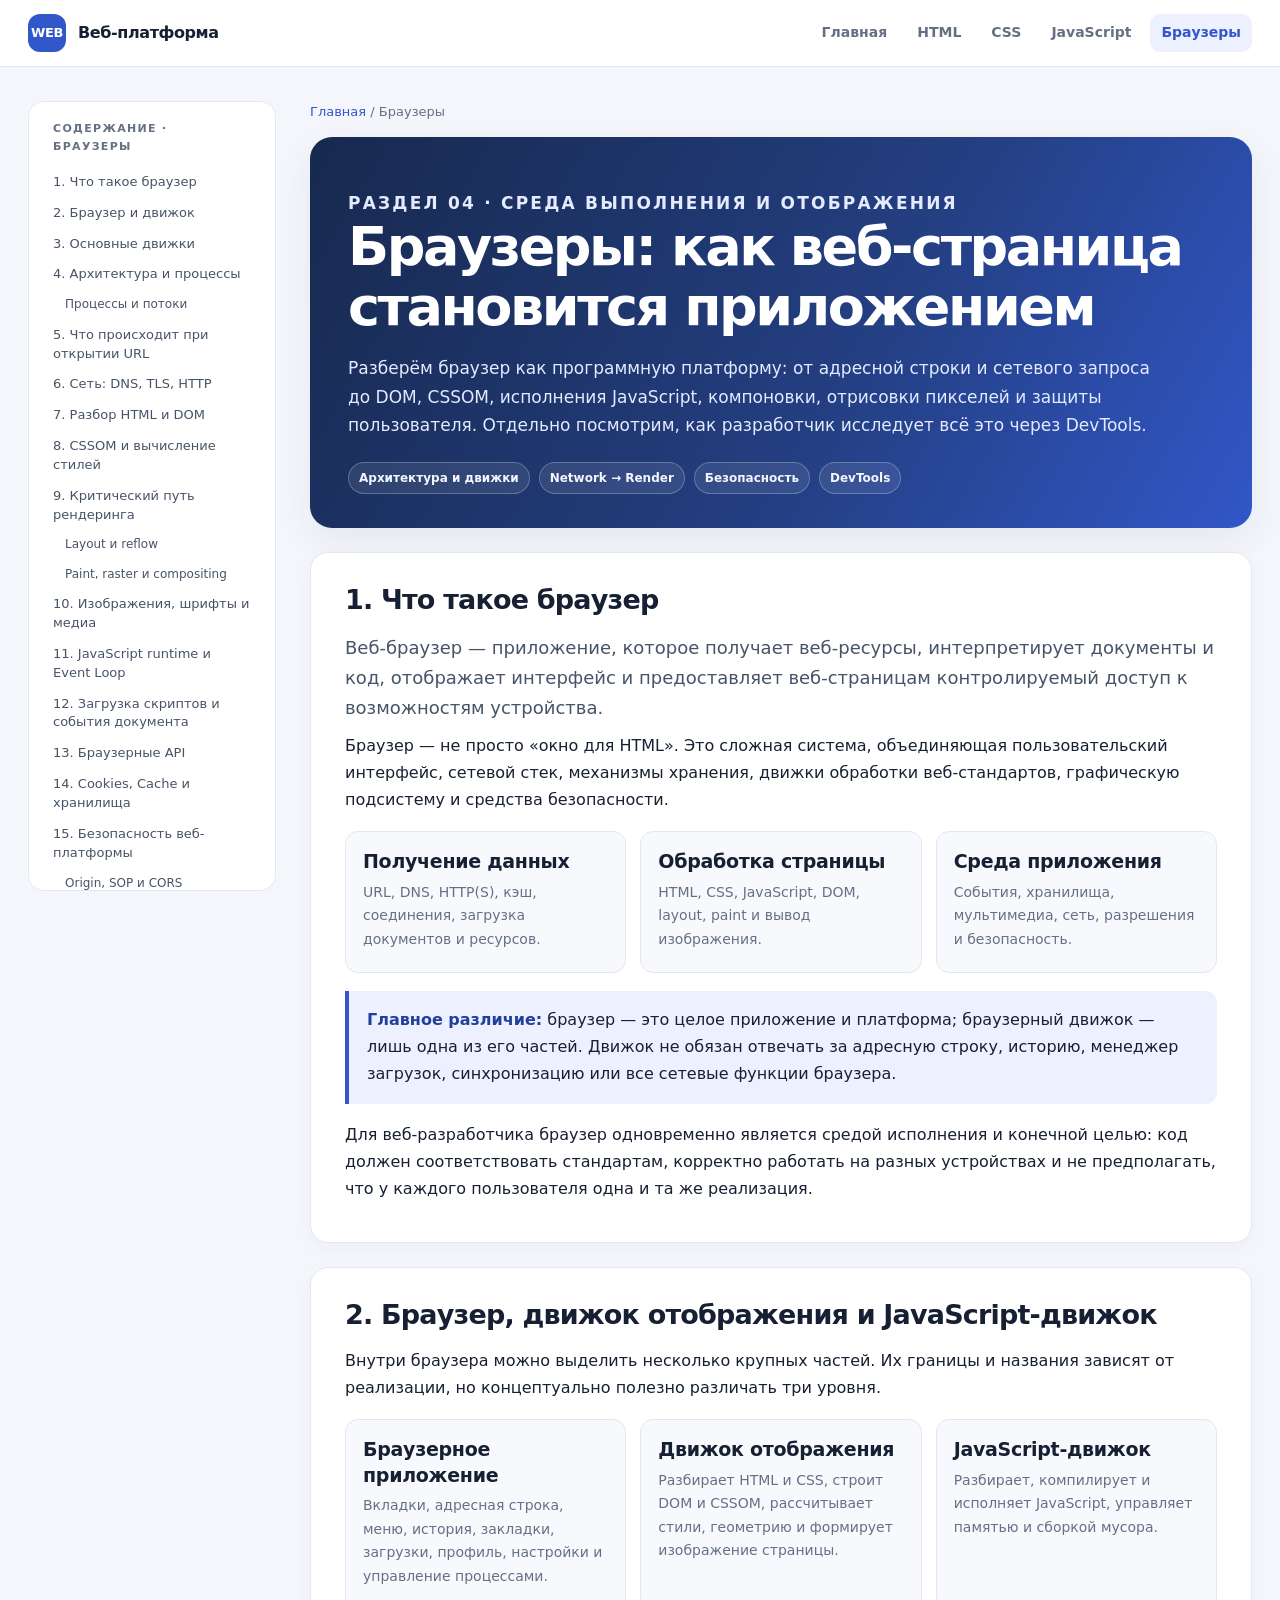
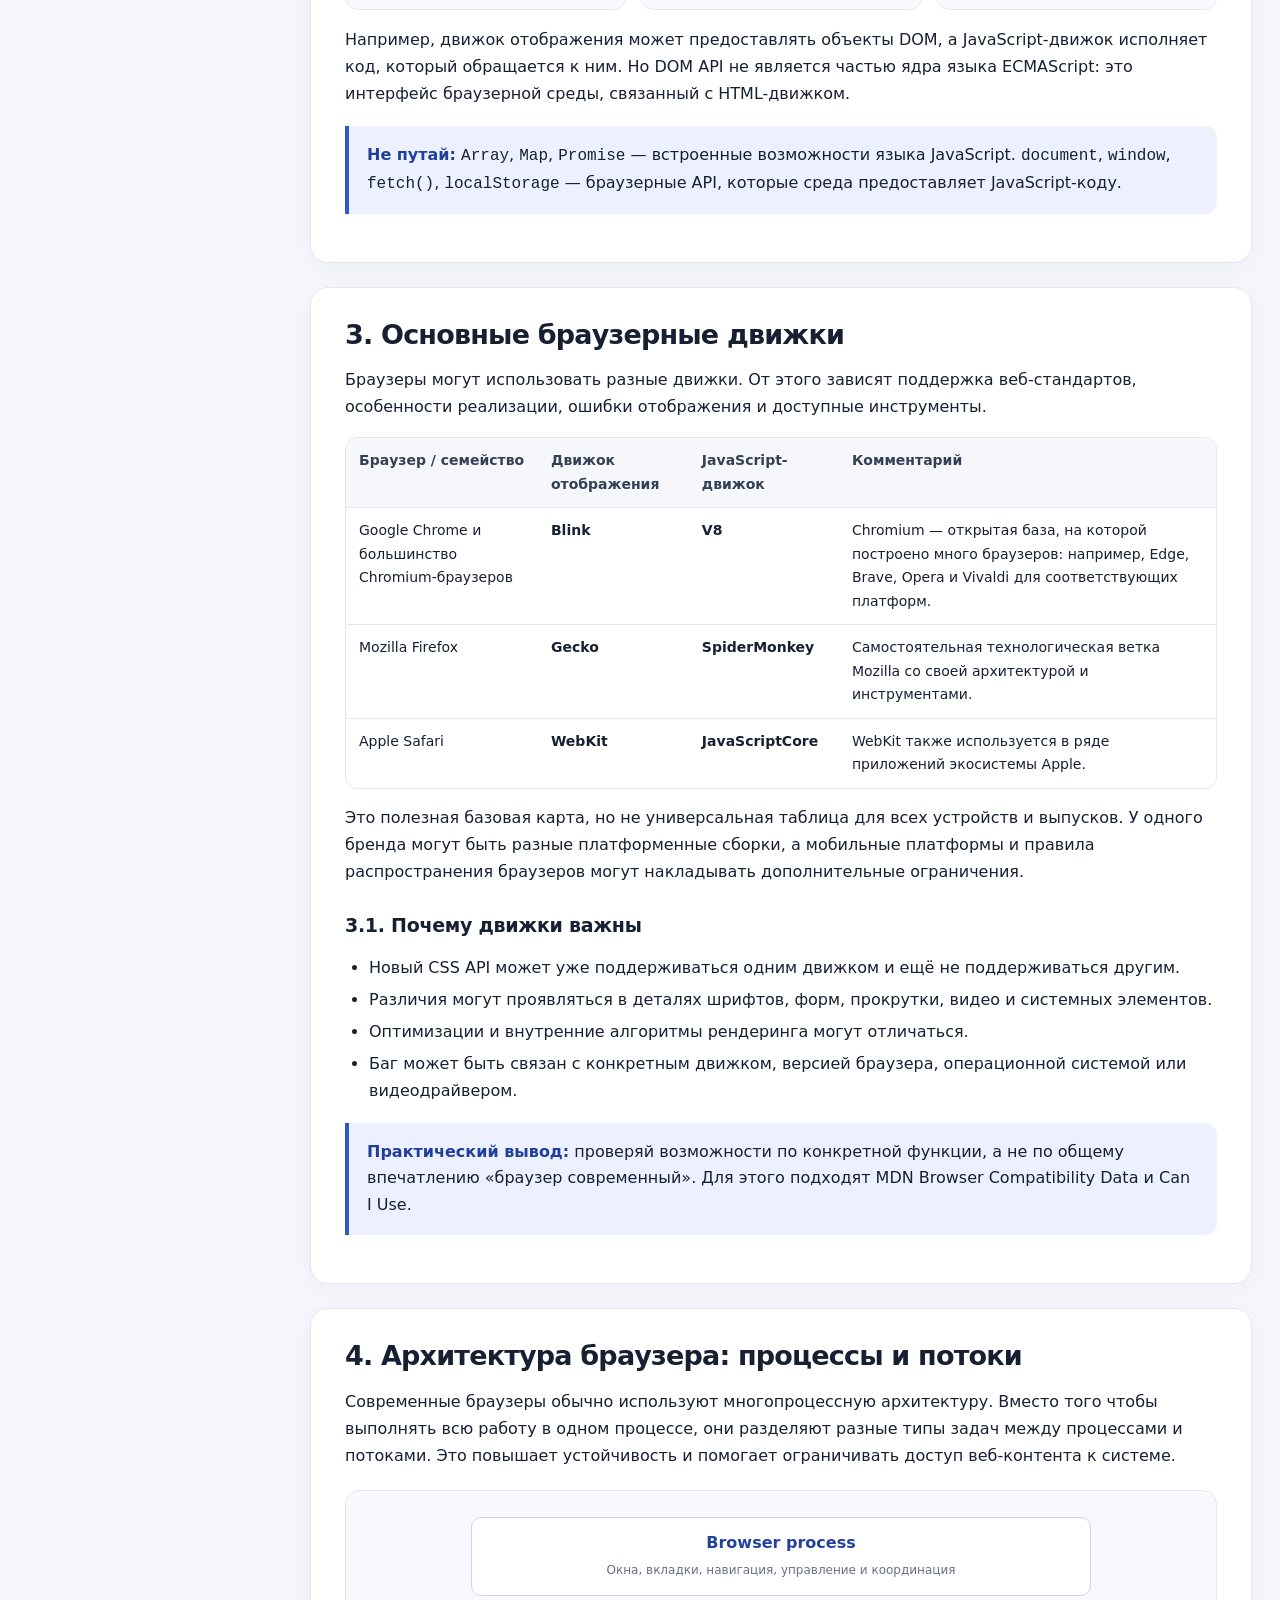
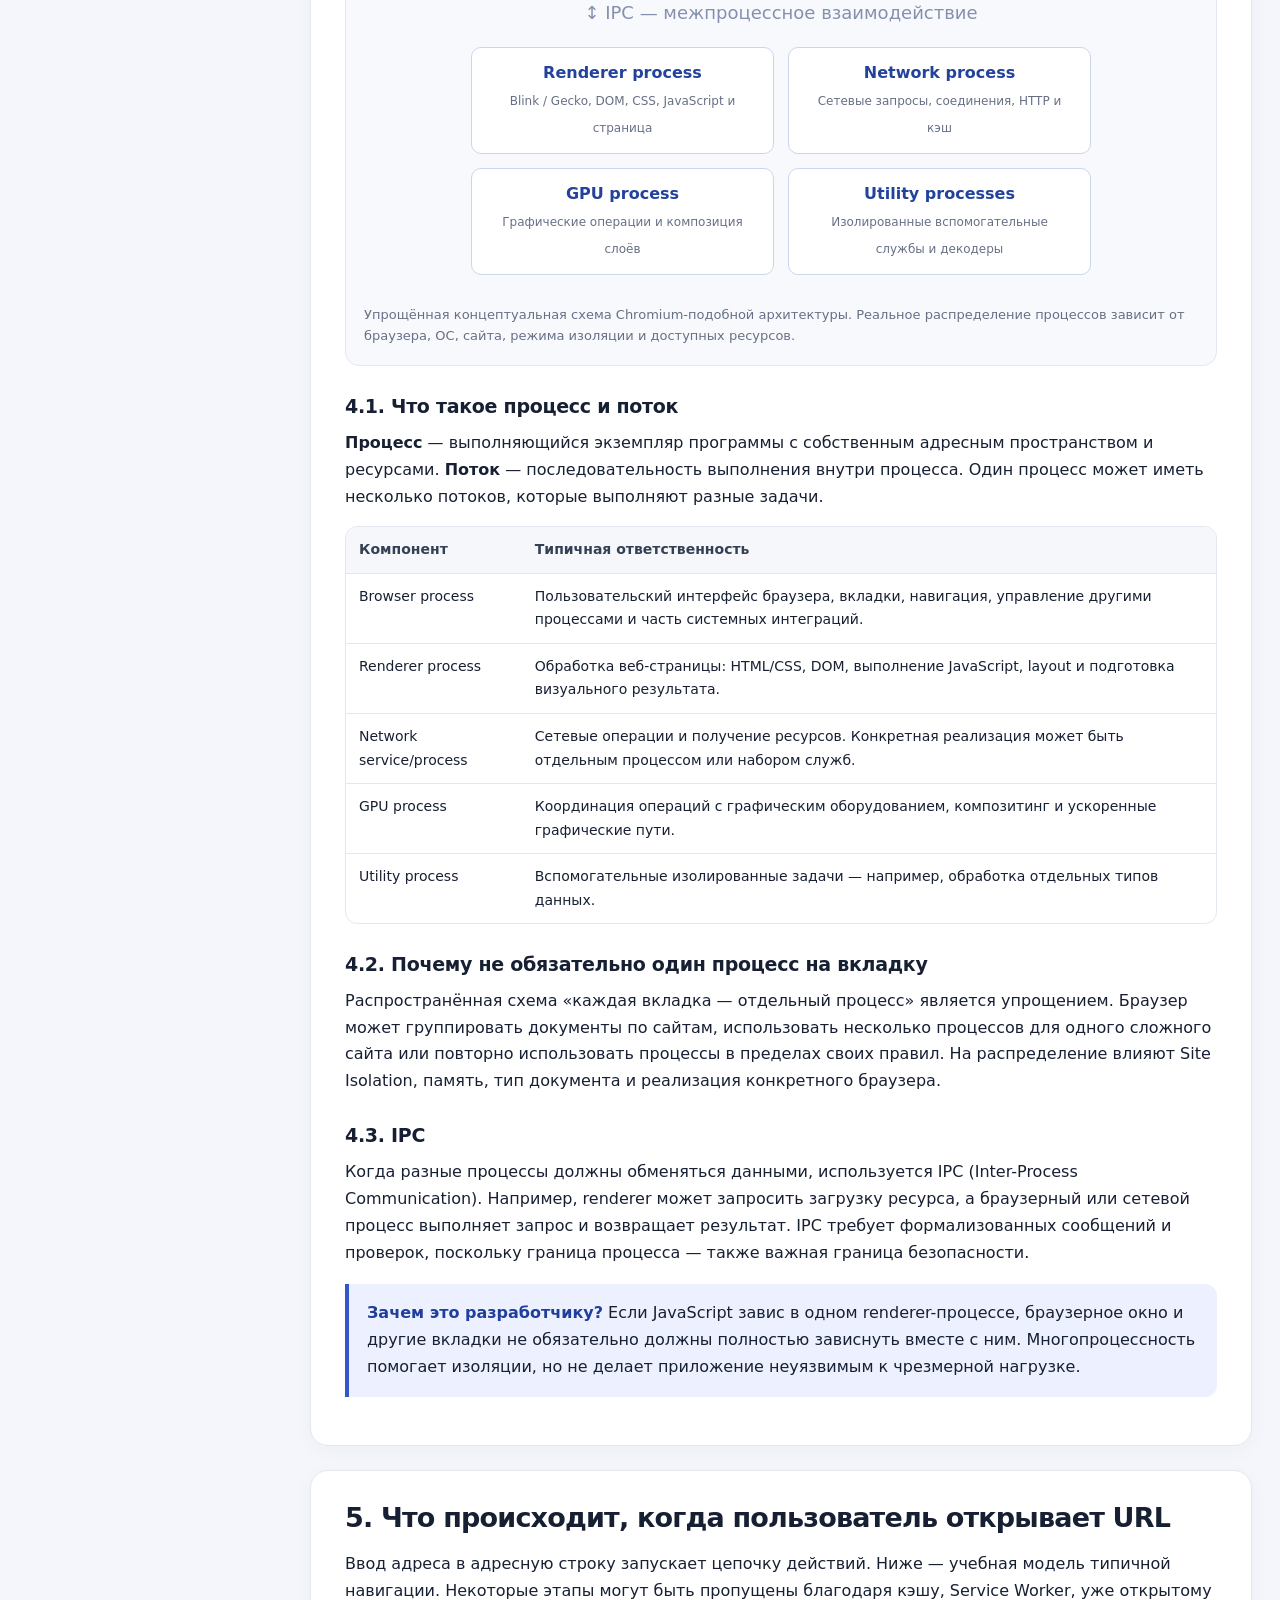
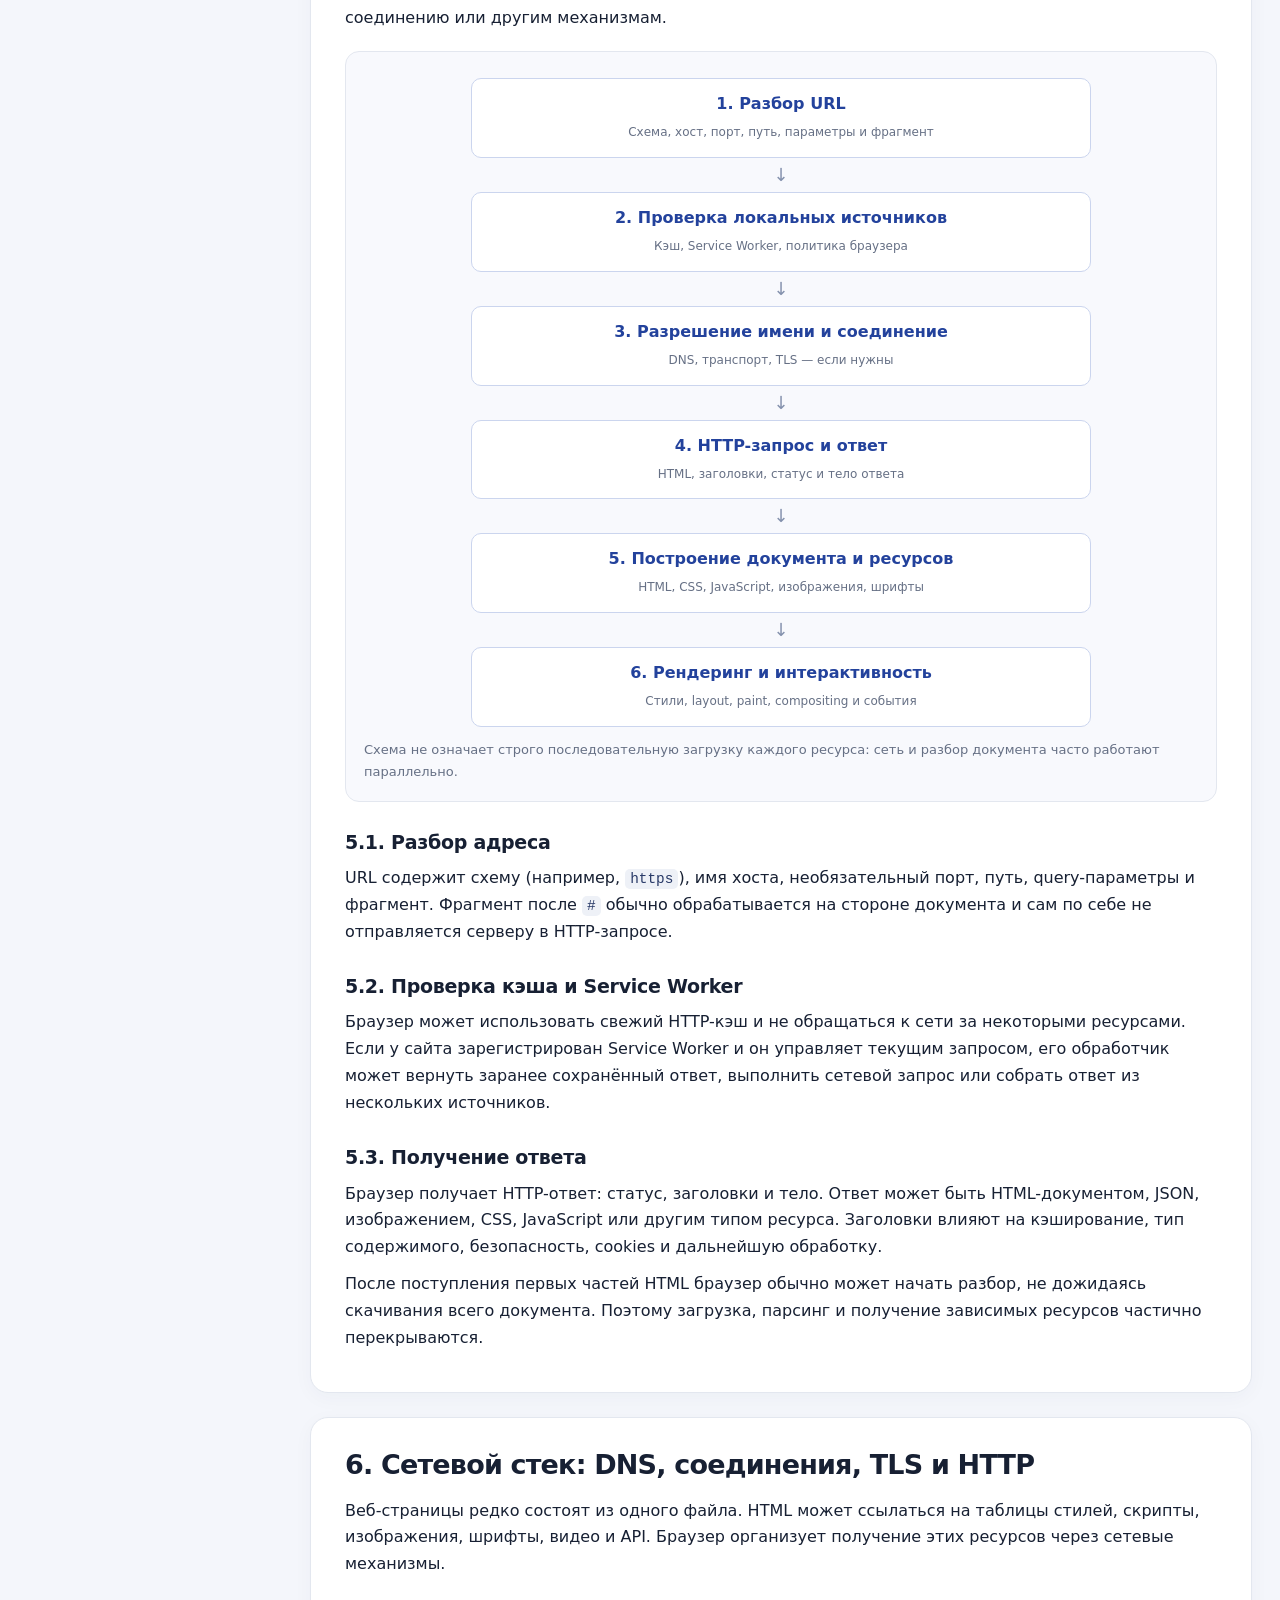
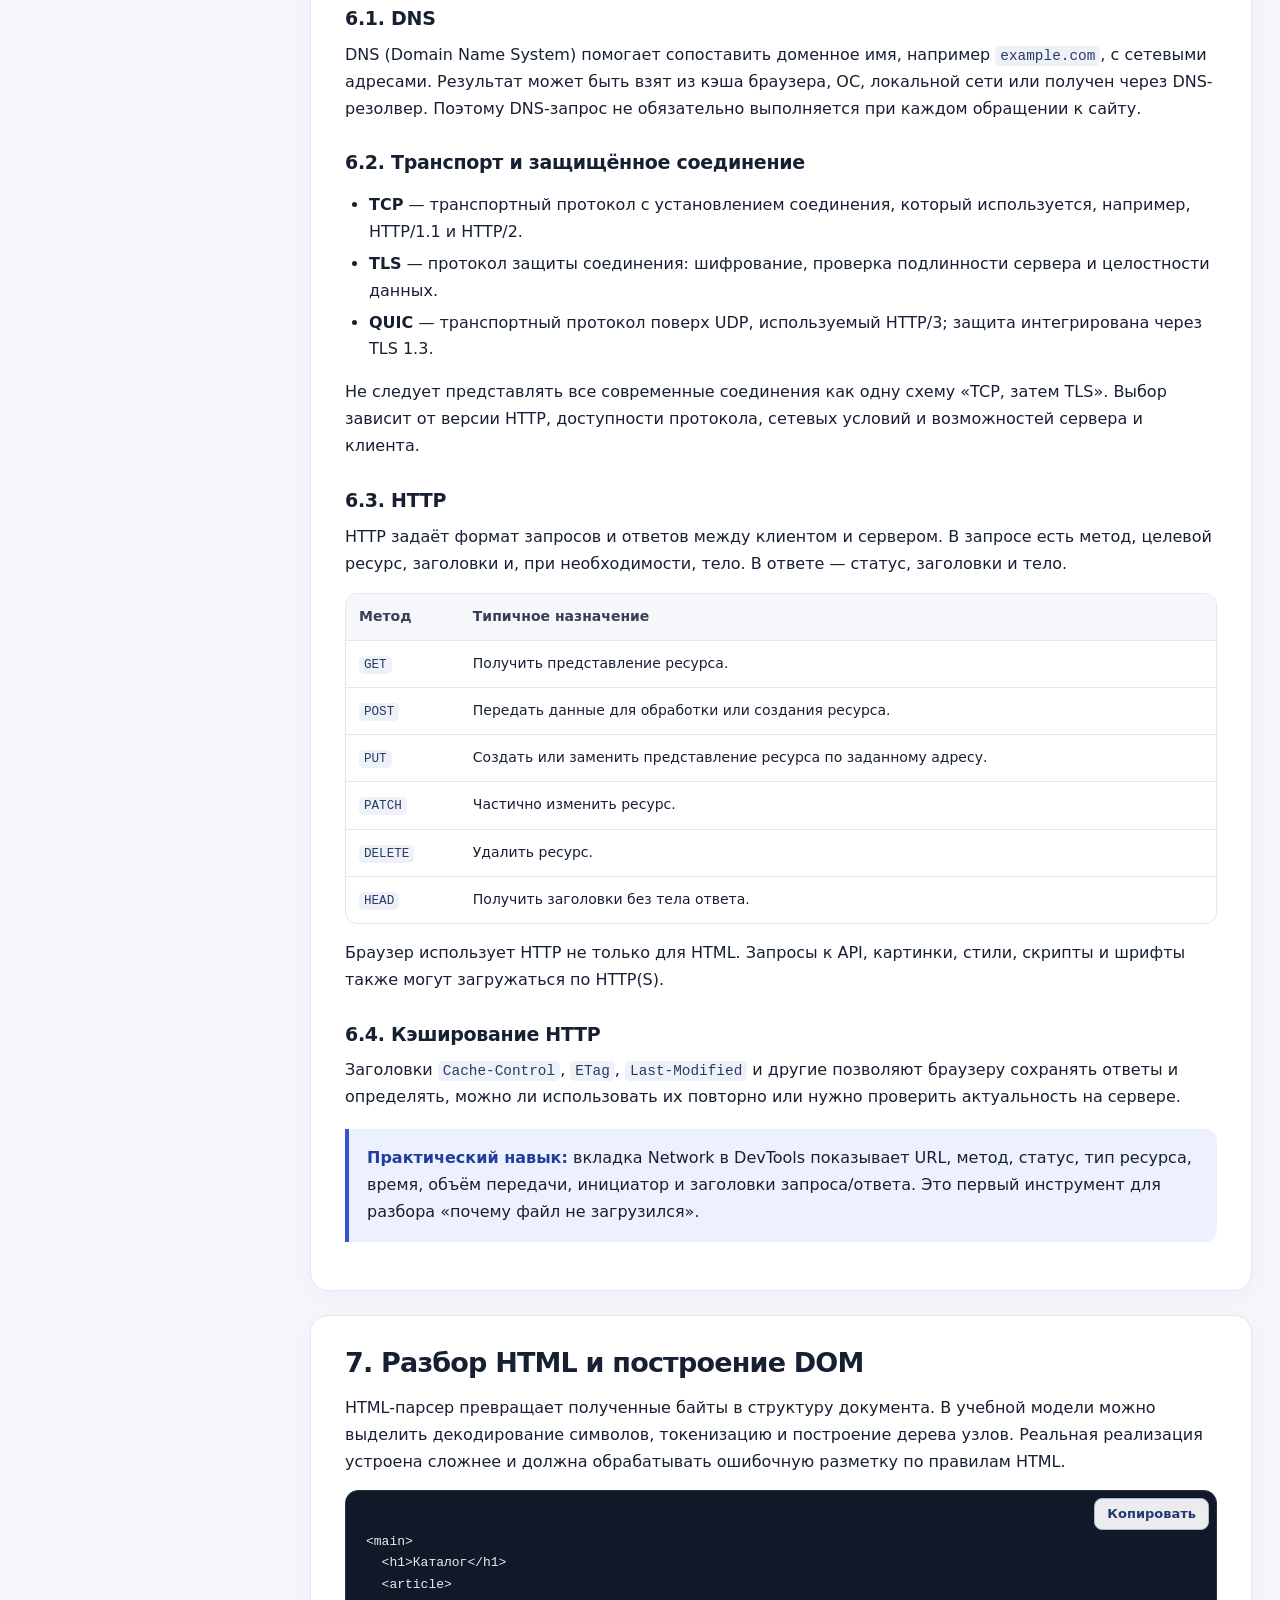
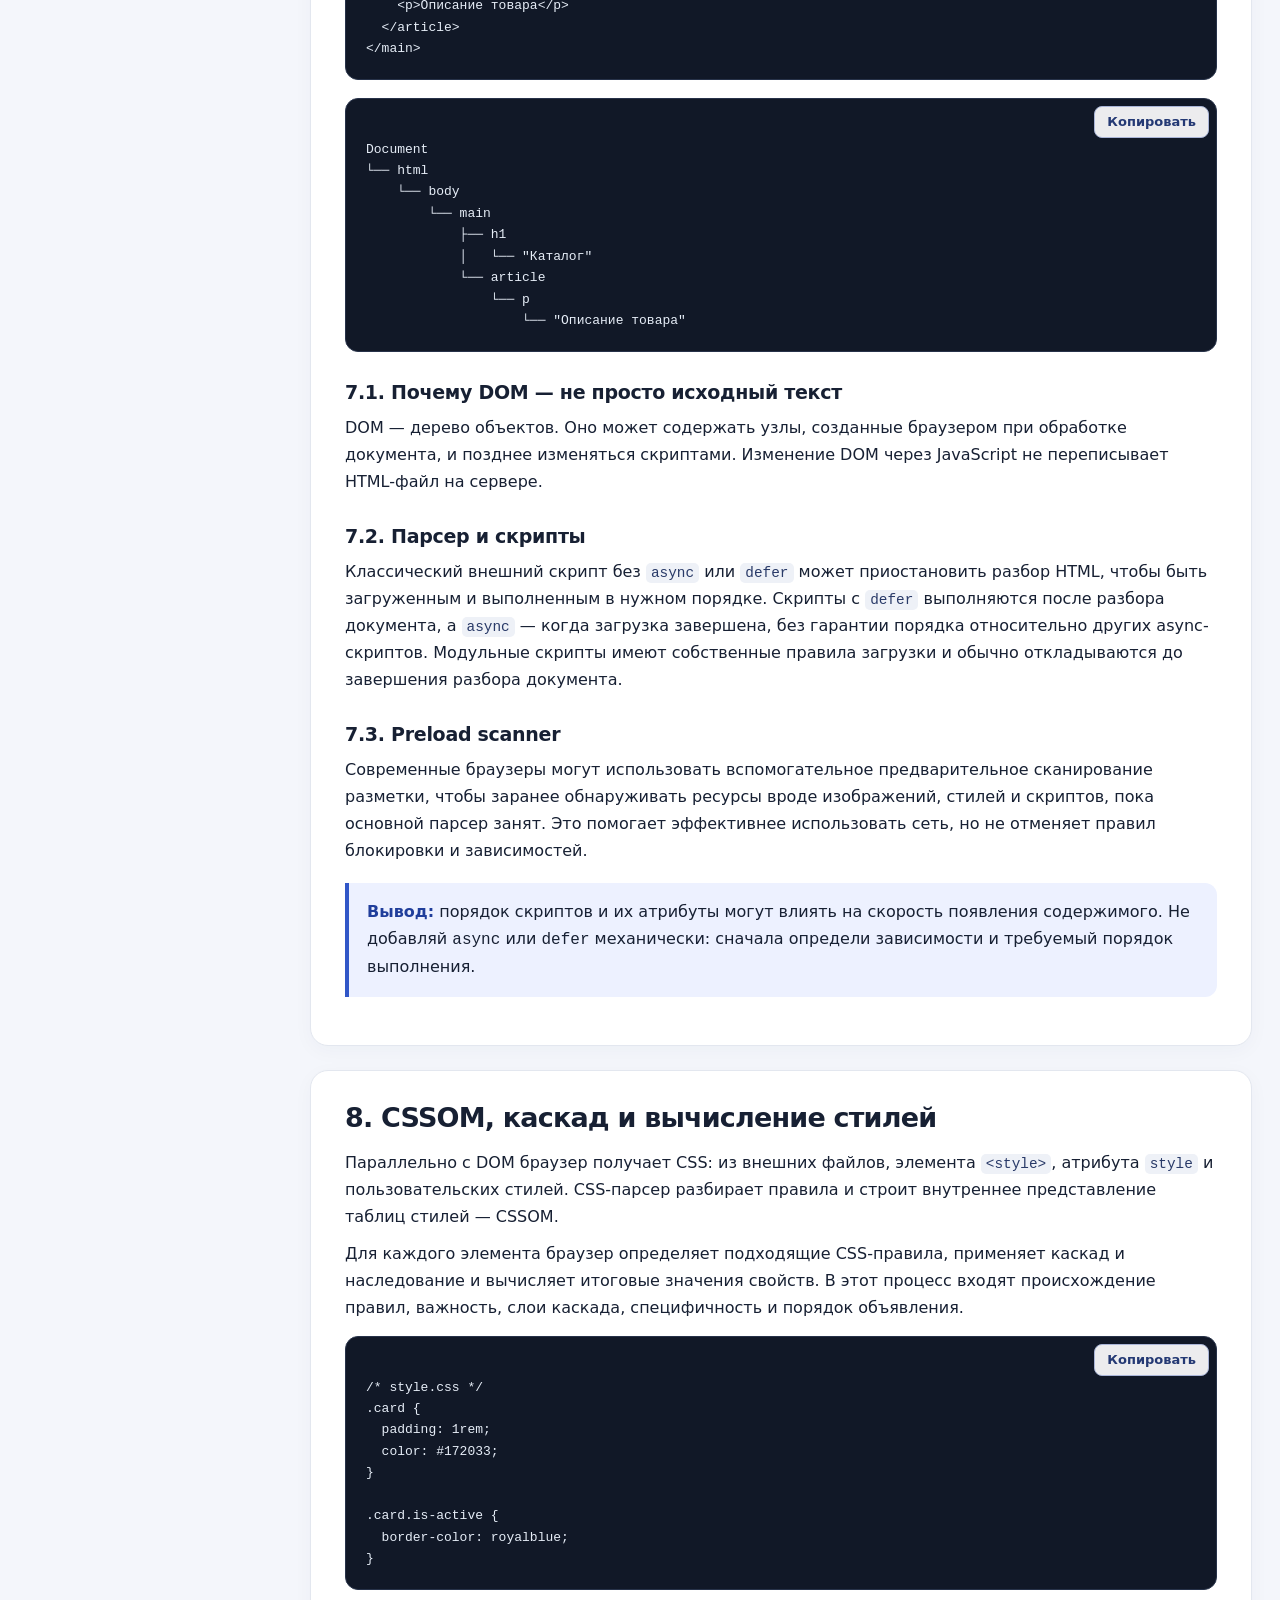
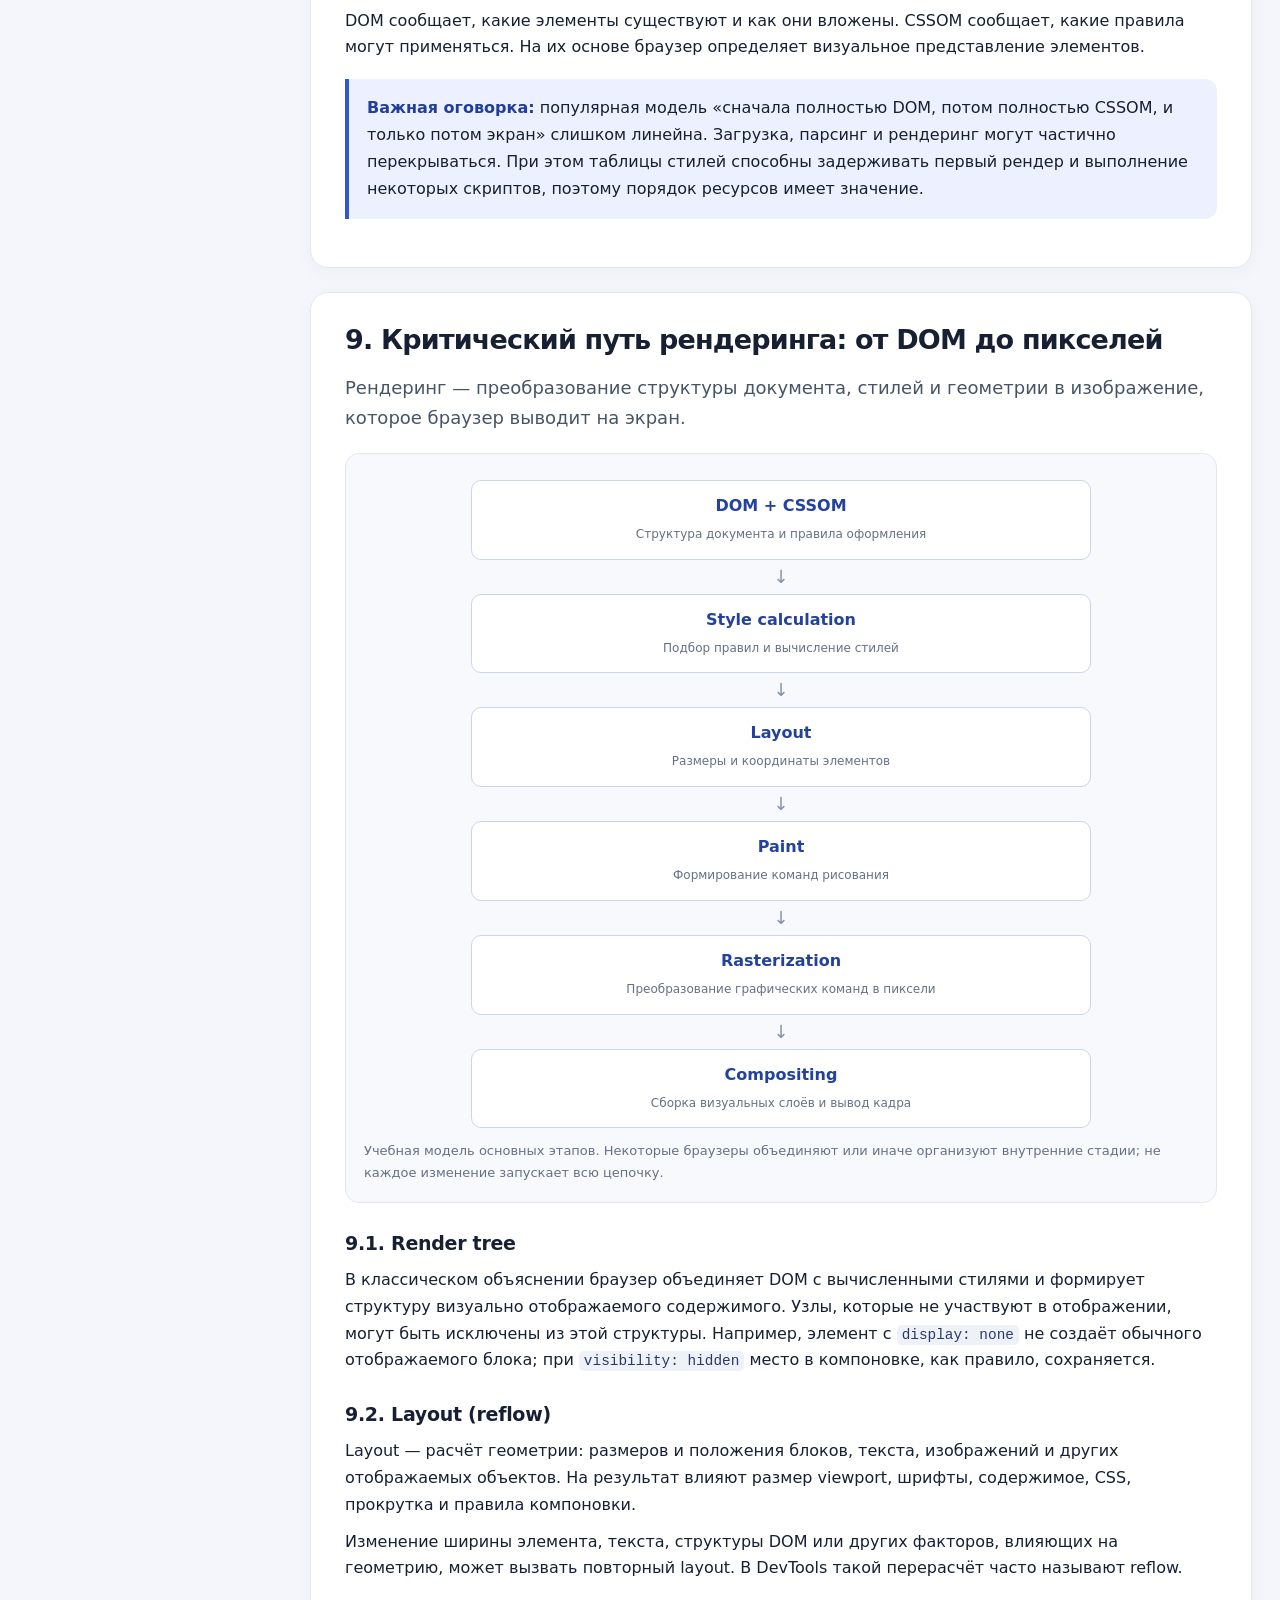
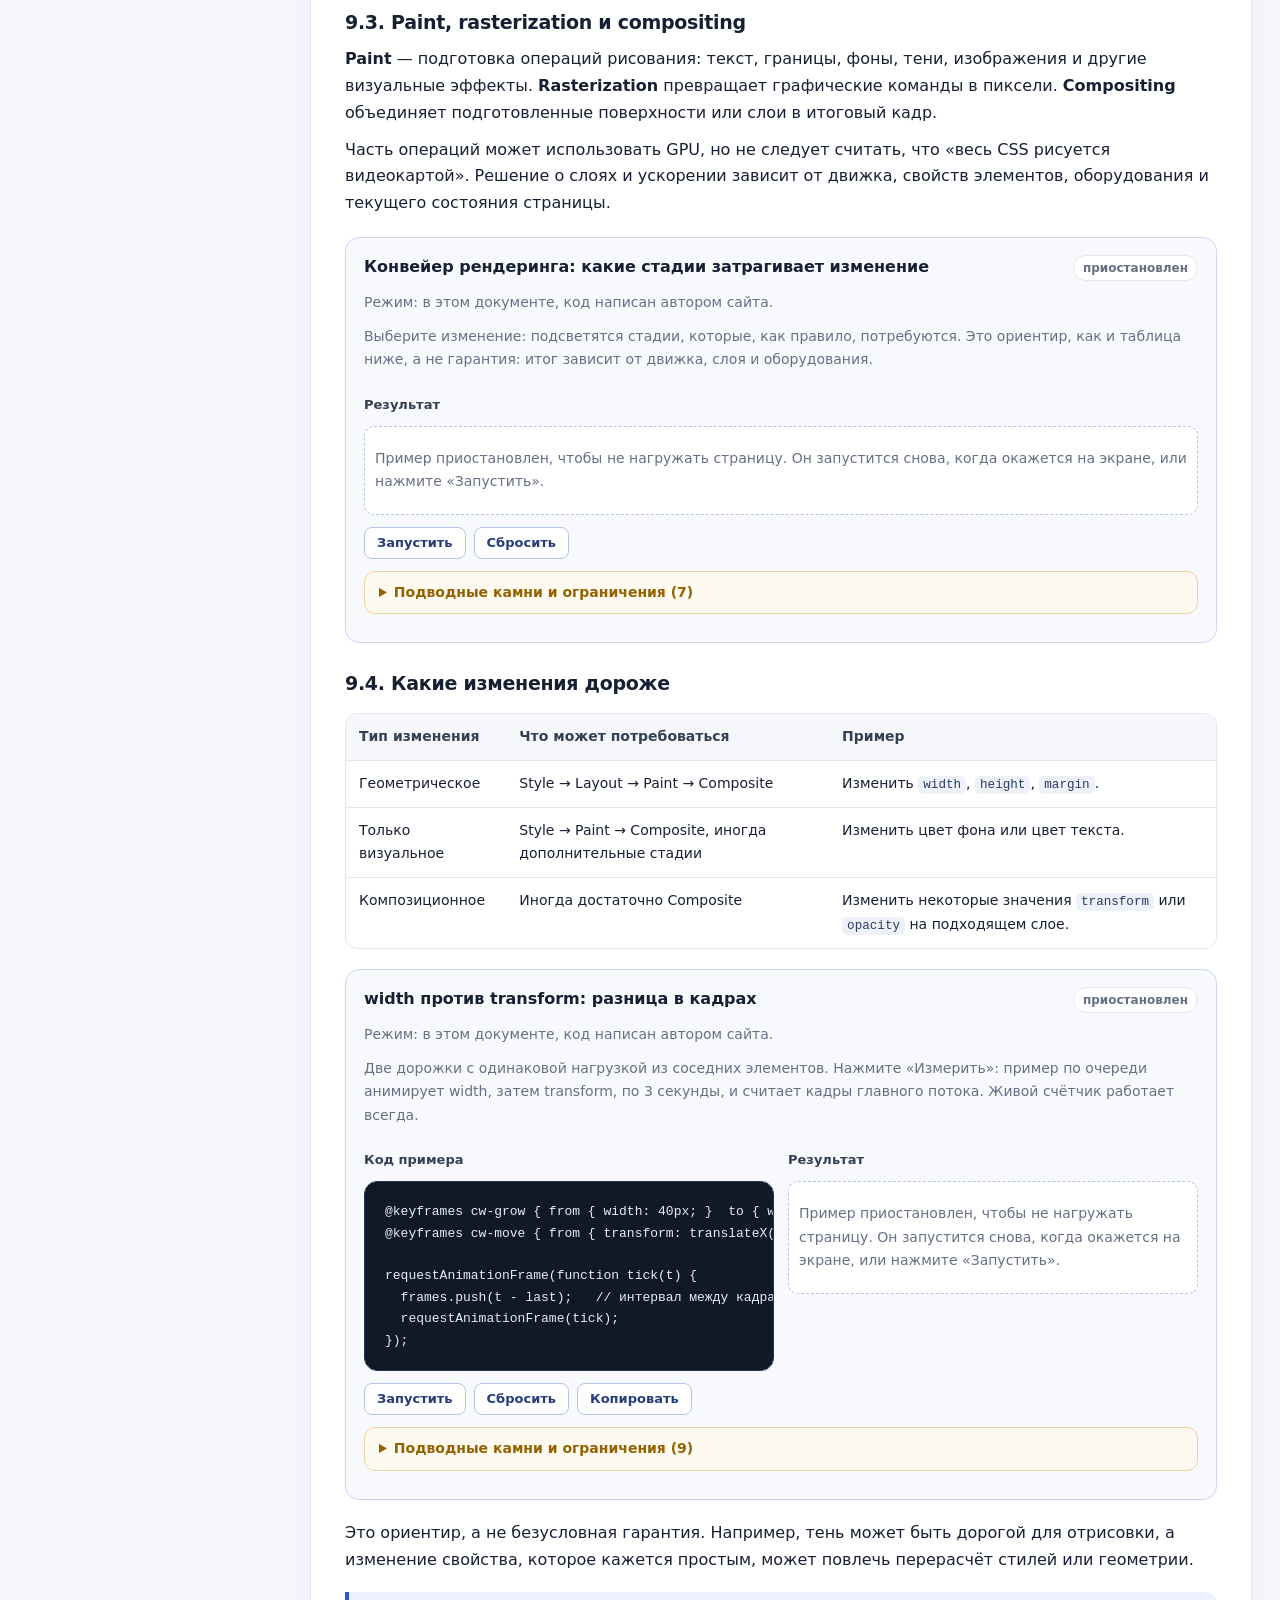
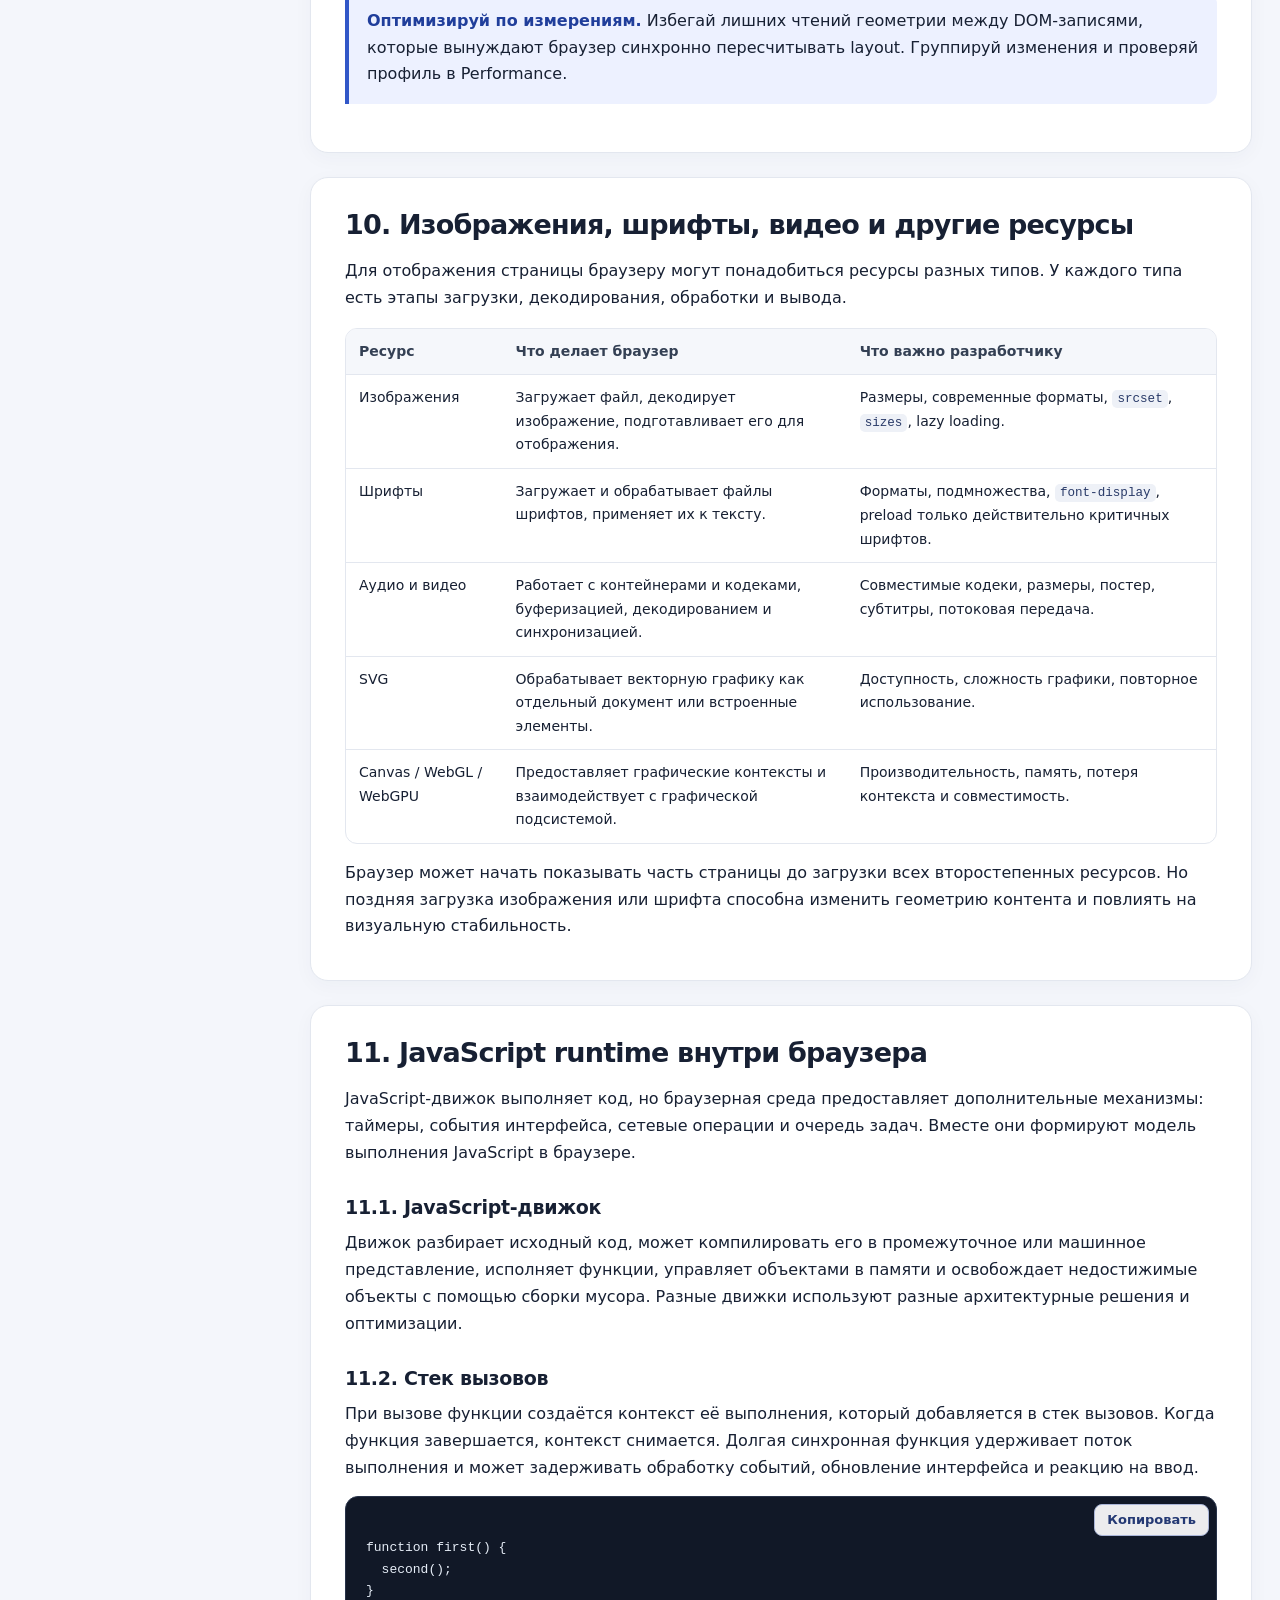
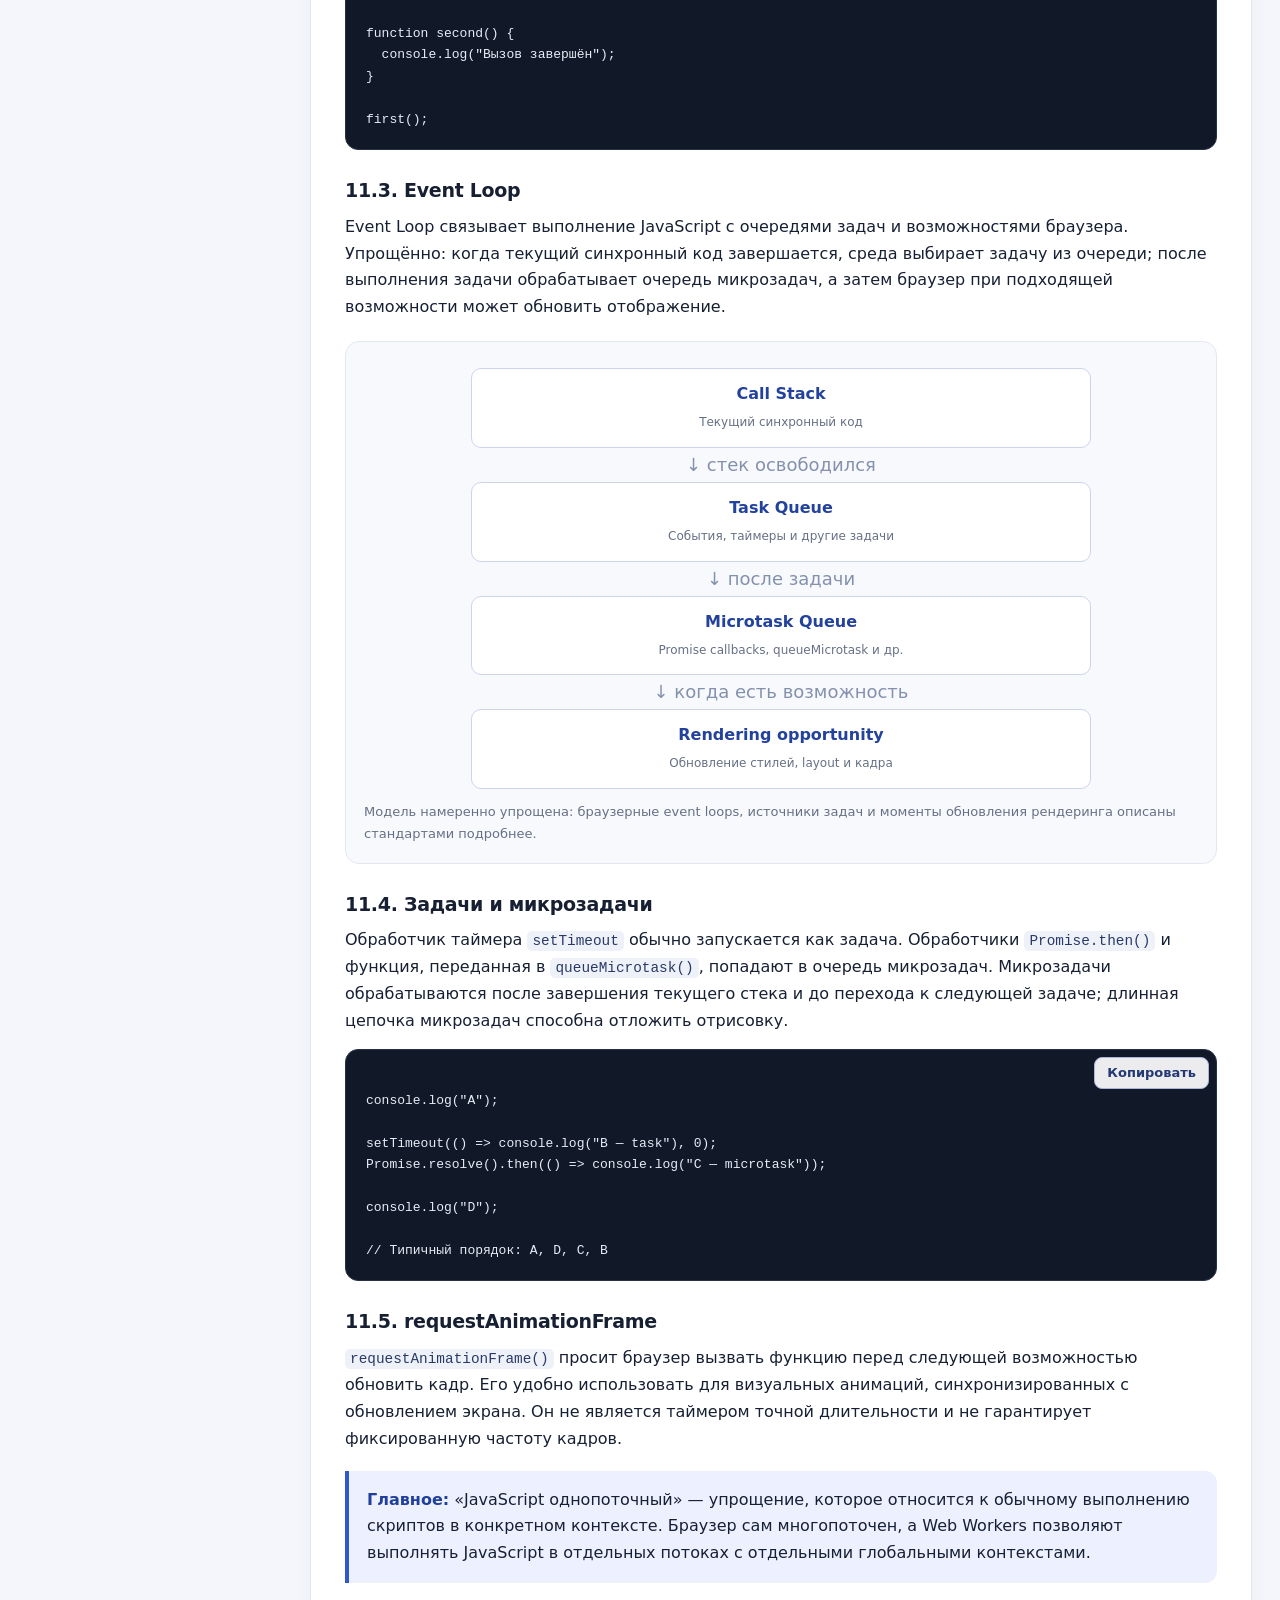
==== commit cfd4626c: "Add files via upload" ====
--- a/browsers.html
+++ b/browsers.html
@@ -8,6 +8,7 @@
   <link rel="stylesheet" href="assets/style.css">
   <link rel="stylesheet" href="assets/demo.css">
   <script src="assets/demo.js" defer></script>
+  <script src="assets/demos-browsers.js" defer></script>
 </head>
 <body>
   <header class="topbar">
@@ -282,6 +283,7 @@
         <h3 id="paint">9.3. Paint, rasterization и compositing</h3>
         <p><strong>Paint</strong> — подготовка операций рисования: текст, границы, фоны, тени, изображения и другие визуальные эффекты. <strong>Rasterization</strong> превращает графические команды в пиксели. <strong>Compositing</strong> объединяет подготовленные поверхности или слои в итоговый кадр.</p>
         <p>Часть операций может использовать GPU, но не следует считать, что «весь CSS рисуется видеокартой». Решение о слоях и ускорении зависит от движка, свойств элементов, оборудования и текущего состояния страницы.</p>
+        <div data-demo="bw-pipeline"><p>Для живого примера нужен включённый JavaScript. Код и пояснения показаны в блоках рядом.</p></div>
         <h3>9.4. Какие изменения дороже</h3>
         <div class="table-wrap"><table>
           <thead><tr><th>Тип изменения</th><th>Что может потребоваться</th><th>Пример</th></tr></thead>
@@ -291,6 +293,7 @@
             <tr><td>Композиционное</td><td>Иногда достаточно Composite</td><td>Изменить некоторые значения <code>transform</code> или <code>opacity</code> на подходящем слое.</td></tr>
           </tbody>
         </table></div>
+        <div data-demo="bw-cost"><p>Для живого примера нужен включённый JavaScript. Код и пояснения показаны в блоках рядом.</p></div>
         <p>Это ориентир, а не безусловная гарантия. Например, тень может быть дорогой для отрисовки, а изменение свойства, которое кажется простым, может повлечь перерасчёт стилей или геометрии.</p>
         <div class="callout"><strong>Оптимизируй по измерениям.</strong> Избегай лишних чтений геометрии между DOM-записями, которые вынуждают браузер синхронно пересчитывать layout. Группируй изменения и проверяй профиль в Performance.</div>
       </section>
@@ -437,6 +440,7 @@
         </ul>
         <h3>14.2. Квоты и очистка</h3>
         <p>Хранилища ограничены квотами, зависящими от браузера, платформы, свободного места и политики хранения. Пользователь может очистить данные сайта, браузер может удалять часть данных при нехватке места, а режим приватного просмотра меняет поведение хранения. Не проектируй приложение так, будто локальные данные никогда не исчезают.</p>
+        <div data-demo="bw-quota"><p>Для живого примера нужен включённый JavaScript. Код и пояснения показаны в блоках рядом.</p></div>
       </section>
 
       <section class="content-section" id="security">
@@ -461,9 +465,11 @@
             <tr><td><code>https://example.com:8443</code></td><td>Нет</td><td>Другой порт.</td></tr>
           </tbody>
         </table></div>
+        <div data-demo="bw-origin"><p>Для живого примера нужен включённый JavaScript. Код и пояснения показаны в блоках рядом.</p></div>
         <h3>15.2. CORS</h3>
         <p>CORS (Cross-Origin Resource Sharing) — механизм, с помощью которого сервер через HTTP-заголовки сообщает браузеру, каким другим источникам разрешено читать определённые ответы. Это не способ отключить SOP в целом и не механизм аутентификации.</p>
         <p>При некоторых запросах браузер сначала отправляет preflight-запрос методом <code>OPTIONS</code>, чтобы проверить, разрешает ли сервер фактический запрос с выбранными методом и заголовками. Preflight нужен не для каждого cross-origin запроса.</p>
+        <div data-demo="bw-cors"><p>Для живого примера нужен включённый JavaScript. Код и пояснения показаны в блоках рядом.</p></div>
         <div class="callout warning"><strong>Типичная ошибка:</strong> CORS — не проблема, которую правильно решать отключением защиты браузера. Обычно нужно настроить серверные заголовки и убедиться, что приложение действительно должно обращаться к этому origin.</div>
         <h3 id="protections">15.3. CSP</h3>
         <p>Content Security Policy (CSP) — политика безопасности, которую сервер может передавать через HTTP-заголовок. Она ограничивает источники скриптов, стилей, изображений, подключений и других ресурсов. CSP помогает снизить последствия ряда атак, в том числе внедрения вредоносного кода, но требует корректной настройки.</p>
@@ -473,6 +479,7 @@
   object-src 'none';
   base-uri 'self';</code></pre>
         <p>Это только иллюстрация синтаксиса, а не готовая политика для любого проекта. Реальный набор директив зависит от архитектуры сайта.</p>
+        <div data-demo="bw-csp"><p>Для живого примера нужен включённый JavaScript. Код и пояснения показаны в блоках рядом.</p></div>
         <h3>15.4. Sandbox</h3>
         <p>Песочница ограничивает действия содержимого. Например, атрибут <code>sandbox</code> у <code>iframe</code> позволяет включать ограничения на скрипты, формы, навигацию, всплывающие окна и другие действия. Разрешения можно добавлять точечно, но комбинации флагов требуют осторожности.</p>
         <h3>15.5. Permissions и защищённые контексты</h3>
@@ -521,6 +528,7 @@
             <tr><td>Rendering</td><td>Визуальные диагностические режимы, например области перерисовки и FPS.</td><td>Исследовать проблемы прокрутки и анимаций.</td></tr>
           </tbody>
         </table></div>
+        <div data-demo="bw-devtools"><p>Для живого примера нужен включённый JavaScript. Код и пояснения показаны в блоках рядом.</p></div>
         <h3>17.1. Минимальный сценарий диагностики</h3>
         <ol>
           <li>Открой страницу и проверь Console на ошибки.</li>
--- a/assets/demo.css
+++ b/assets/demo.css
@@ -312,3 +312,82 @@
   .mo-anc-tip { position: absolute; position-anchor: --mo-anchor; position-area: top; margin-bottom: 6px; padding: 4px 8px; border-radius: 6px; background: #172033; color: #fff; font-size: 12px; }
 }
 .mo-anc-tip[hidden] { display: none; }
+
+/* ======================================================================
+   Примеры JavaScript-раздела (assets/demos-js.js)
+   ====================================================================== */
+.js-code { margin: 8px 0; padding: 10px 12px; border-radius: 10px; background: var(--code); color: var(--code-text); font: 13px/1.6 ui-monospace, SFMono-Regular, Consolas, monospace; white-space: pre; overflow: auto; }
+.js-code .cl-line { display: block; padding: 0 6px; border-radius: 4px; }
+.js-code .cl-line[data-on="1"] { background: #5b4310; outline: 2px solid #f59e0b; }
+.el-kind { display: inline-block; padding: 1px 8px; border-radius: 999px; border: 1px solid var(--line); font-size: 12px; font-weight: 700; }
+.el-kind[data-k="стек"] { background: #eef1f7; color: #344054; }
+.el-kind[data-k="microtask"] { background: #edfaf3; color: var(--green); border-color: #b9e3cf; }
+.el-kind[data-k="task"] { background: #fff8e8; color: var(--amber); border-color: #ecd6a0; }
+.el-verdict { margin: 8px 0; padding: 8px 12px; border-left: 4px solid var(--green); border-radius: 0 8px 8px 0; background: #edfaf3; font-size: 14px; }
+.el-verdict[data-ok="no"] { border-color: #c0392b; background: #fff1f1; }
+.cx-grid td, .cx-grid th { text-align: center; padding: 4px 8px; font: 13px ui-monospace, SFMono-Regular, Consolas, monospace; }
+.cx-grid td.cx-yes { background: #edfaf3; color: var(--green); font-weight: 700; }
+.cx-grid td.cx-no { background: #fff1f1; color: #a12626; }
+.cl-env { display: inline-block; margin: 4px 8px 4px 0; padding: 6px 12px; border: 1px solid #16794b; border-radius: 8px; background: #edfaf3; font: 13px ui-monospace, SFMono-Regular, Consolas, monospace; }
+.pc-chain { display: flex; flex-direction: column; gap: 4px; margin: 8px 0; }
+.pc-box { padding: 6px 10px; border: 1px solid #b7c3e6; border-radius: 8px; background: #fff; font: 13px ui-monospace, SFMono-Regular, Consolas, monospace; }
+.pc-box[data-found="1"] { border-color: #16794b; background: #edfaf3; }
+.pc-arrow { align-self: center; color: var(--muted); }
+.ev-box { position: relative; margin: 8px 0; padding: 12px; border: 2px solid #3157c8; border-radius: 10px; background: #f4f6fb; }
+.ev-box .ev-box { background: #e8eefc; }
+.ev-box .ev-box .ev-box { background: #dbe4ff; }
+.ev-box > .ev-name { display: block; margin-bottom: 4px; font: 700 12px ui-monospace, SFMono-Regular, Consolas, monospace; color: #23429c; }
+.ev-box [data-hit]::after, .ev-box[data-hit]::after { content: attr(data-hit); position: absolute; top: -10px; right: 8px; padding: 0 8px; border-radius: 999px; background: #d97706; color: #fff; font-size: 12px; font-weight: 700; }
+.mut-hit { outline: 3px solid #d97706; background-color: #fff3d6; }
+.dom-tree { margin: 8px 0; padding: 8px 8px 8px 26px; border: 1px dashed #b7c3e6; border-radius: 8px; background: #fff; }
+.dom-tree li { margin: 3px 0; }
+.demo-log { margin-top: 8px; padding: 8px 10px; max-height: 160px; overflow: auto; border-radius: 8px; background: var(--code); color: var(--code-text); font: 12.5px/1.6 ui-monospace, SFMono-Regular, Consolas, monospace; white-space: pre-wrap; }
+.fp-lane { display: flex; gap: 8px; align-items: baseline; margin: 4px 0; font-size: 13px; }
+.fp-lane b { flex: 0 0 92px; }
+.fp-area { display: grid; place-items: center; height: 90px; margin: 8px 0; border: 2px dashed #b7c3e6; border-radius: 10px; background: #fff; color: var(--muted); touch-action: none; user-select: none; }
+.wk-mover { position: relative; height: 22px; margin: 6px 0; border-radius: 11px; background: #eef1f7; }
+.wk-dot { position: absolute; top: 3px; left: 3px; width: 16px; height: 16px; border-radius: 50%; background: #3157c8; }
+.mj-row { margin: 0 0 12px; padding: 0 0 10px; border-bottom: 1px solid var(--line); }
+.mj-row:last-child { border-bottom: 0; }
+.dom-tree li.done { text-decoration: line-through; color: var(--muted); }
+
+/* ======================================================================
+   Примеры раздела «Браузеры» (assets/demos-browsers.js)
+   ====================================================================== */
+
+/* Стоимость изменений: width против transform. Анимируют ТОЛЬКО эти два свойства. */
+@keyframes cw-grow { from { width: 40px; } to { width: 220px; } }
+@keyframes cw-move { from { transform: translateX(0); } to { transform: translateX(180px); } }
+.cw-lanes { display: grid; grid-template-columns: repeat(2, minmax(0, 1fr)); gap: 12px; margin: 10px 0; }
+.cw-lane { padding: 8px; border: 1px solid var(--line); border-radius: 10px; background: #fff; }
+.cw-lane h5 { margin: 0 0 6px; font-size: 13px; }
+.cw-row { display: flex; flex-wrap: wrap; align-items: flex-start; max-height: 96px; overflow: hidden; }
+.cw-box { flex: 0 0 auto; width: 40px; height: 22px; margin: 1px; border-radius: 4px; background: #d97706; }
+.cw-lane[data-kind="transform"] .cw-box { background: #16794b; }
+.cw-dot { flex: 0 0 8px; height: 8px; margin: 1px; background: #dbe4ff; }
+.cw-fps { font: 700 20px ui-monospace, SFMono-Regular, Consolas, monospace; color: #23429c; }
+@media (max-width: 800px) { .cw-lanes { grid-template-columns: 1fr; } }
+
+/* Конвейер рендеринга */
+.pl-stages { display: flex; flex-wrap: wrap; align-items: center; gap: 6px; margin: 10px 0; }
+.pl-stage { padding: 8px 14px; border: 2px solid #cbd5ee; border-radius: 10px; background: #f4f6fb; color: var(--muted); font-weight: 700; font-size: 14px; }
+.pl-stage[data-on="1"] { border-color: #d97706; background: #fff3d6; color: #7c4a03; }
+.pl-stage[data-on="2"] { border-color: #16794b; background: #edfaf3; color: #14532d; }
+.pl-arrow { color: var(--muted); }
+.pl-cost { display: inline-block; padding: 2px 10px; border-radius: 999px; font-size: 12px; font-weight: 700; border: 1px solid var(--line); }
+.pl-cost[data-c="low"] { background: #edfaf3; color: var(--green); border-color: #b9e3cf; }
+.pl-cost[data-c="mid"] { background: #fff8e8; color: var(--amber); border-color: #ecd6a0; }
+.pl-cost[data-c="high"] { background: #fff1f1; color: #a12626; border-color: #f0c4c4; }
+
+/* Вкладки DevTools */
+.dt-tabs { display: flex; flex-wrap: wrap; gap: 4px; margin: 8px 0 0; padding: 0; border-bottom: 2px solid var(--line); }
+.dt-tabs button { margin: 0; padding: 7px 12px; border: 1px solid #cbd5ee; border-bottom: 0; border-radius: 8px 8px 0 0; background: #f4f6fb; color: #263c7b; font: 600 13px/1.4 inherit; font-family: inherit; cursor: pointer; }
+.dt-tabs button[aria-selected="true"] { background: #fff; color: var(--text); border-color: var(--accent); }
+.dt-panel { padding: 10px 14px; border: 1px solid var(--line); border-top: 0; border-radius: 0 0 10px 10px; background: #fff; font-size: 14px; }
+.dt-panel h5 { margin: 0 0 6px; font-size: 15px; }
+.dt-panel ul { margin: 6px 0; padding-left: 20px; }
+.dt-try { margin: 8px 0 0; padding: 8px 12px; border-left: 4px solid var(--accent); border-radius: 0 8px 8px 0; background: var(--accent-soft); }
+.org-grid td, .org-grid th { padding: 5px 8px; font-size: 13px; }
+.org-verdict { margin: 8px 0; padding: 8px 12px; border-left: 4px solid var(--green); border-radius: 0 8px 8px 0; background: #edfaf3; font-size: 14px; }
+.org-verdict[data-ok="no"] { border-color: #c0392b; background: #fff1f1; }
+.csp-frame { display: block; width: 100%; height: 80px; border: 1px solid #b7c3e6; border-radius: 8px; background: #fff; }
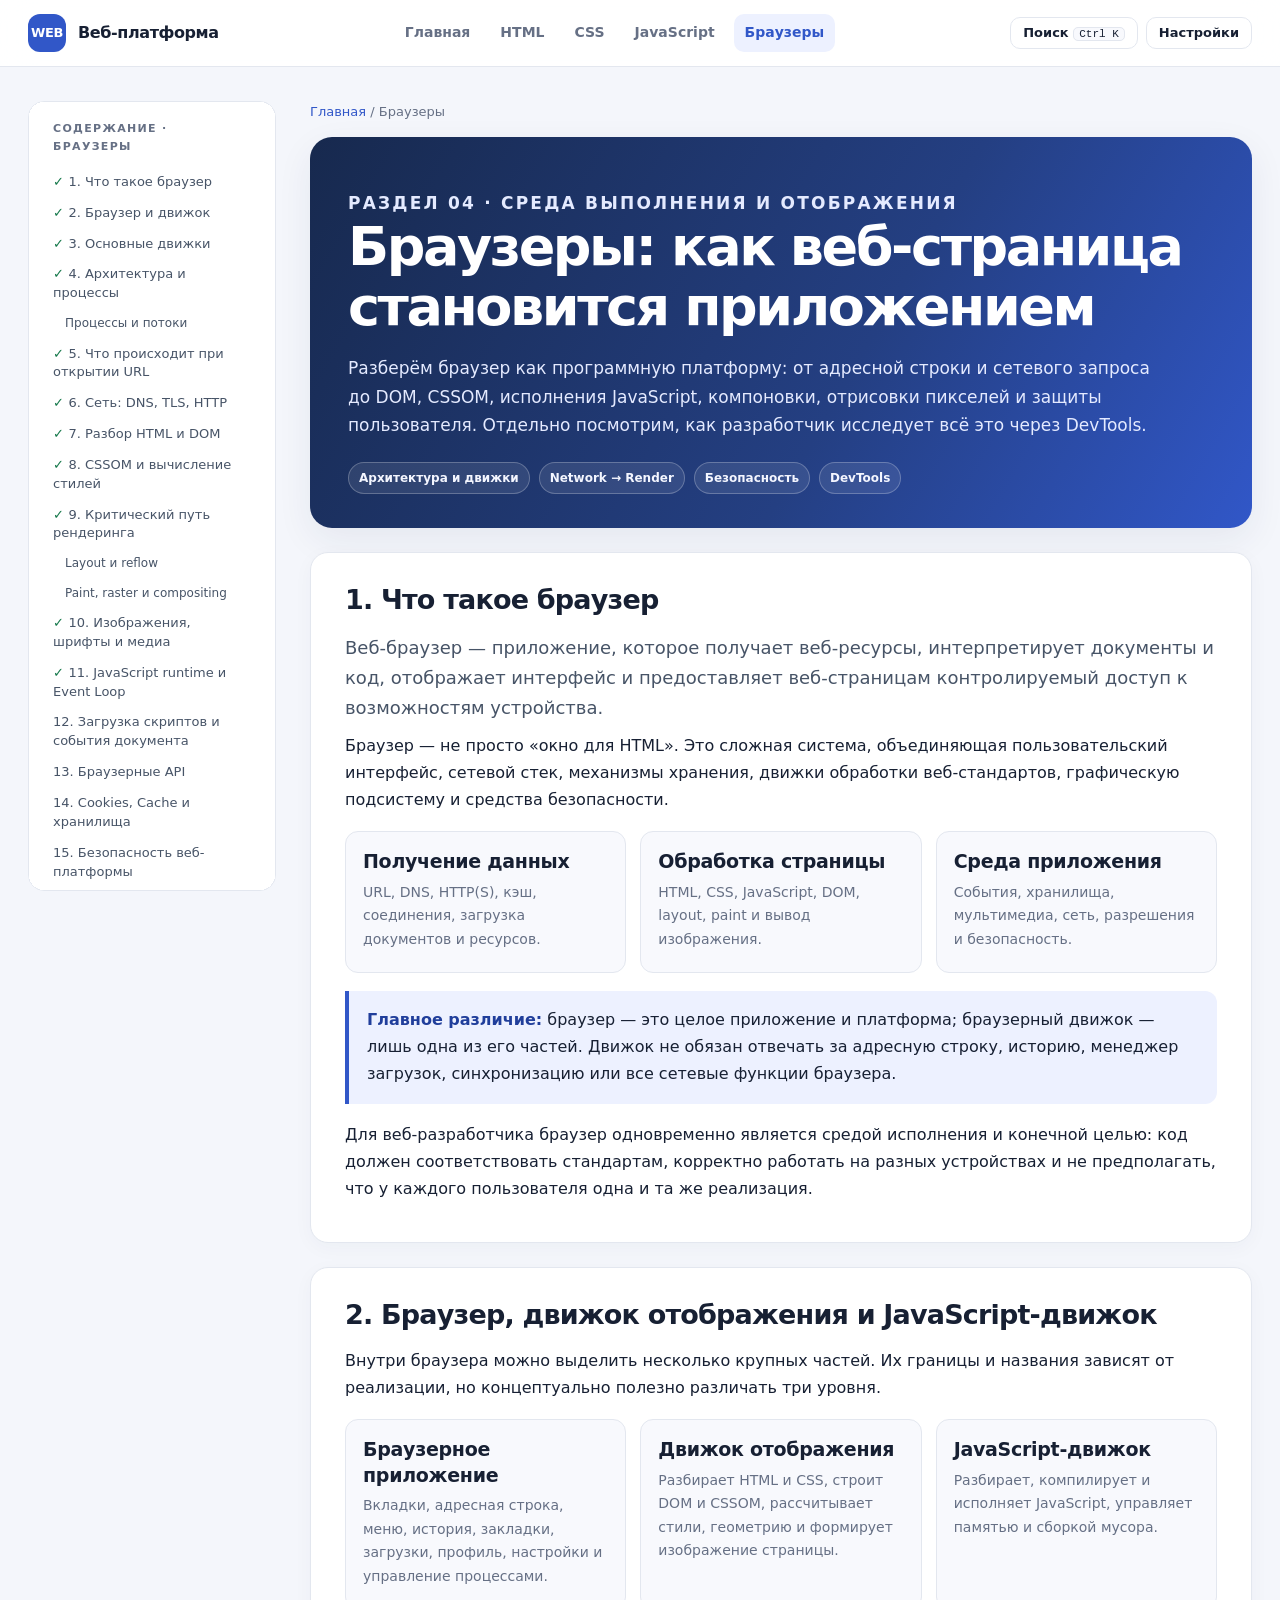
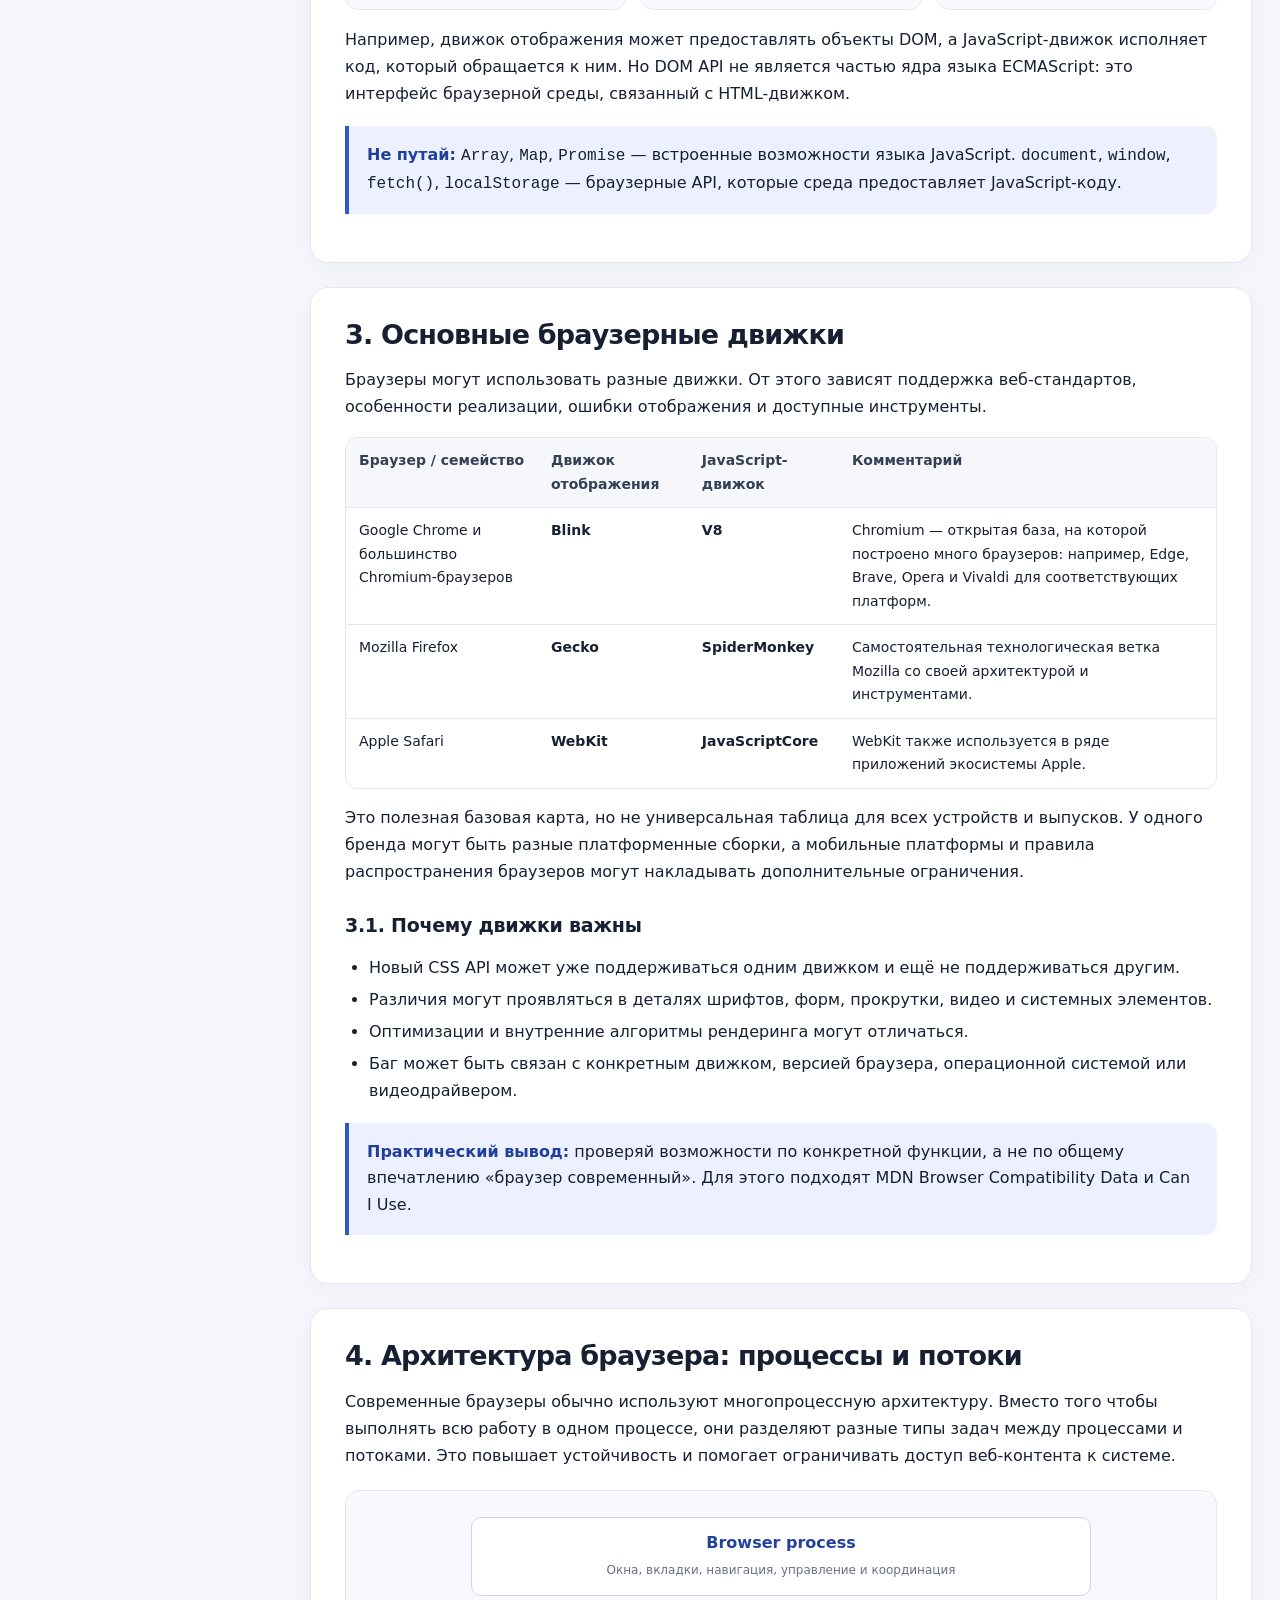
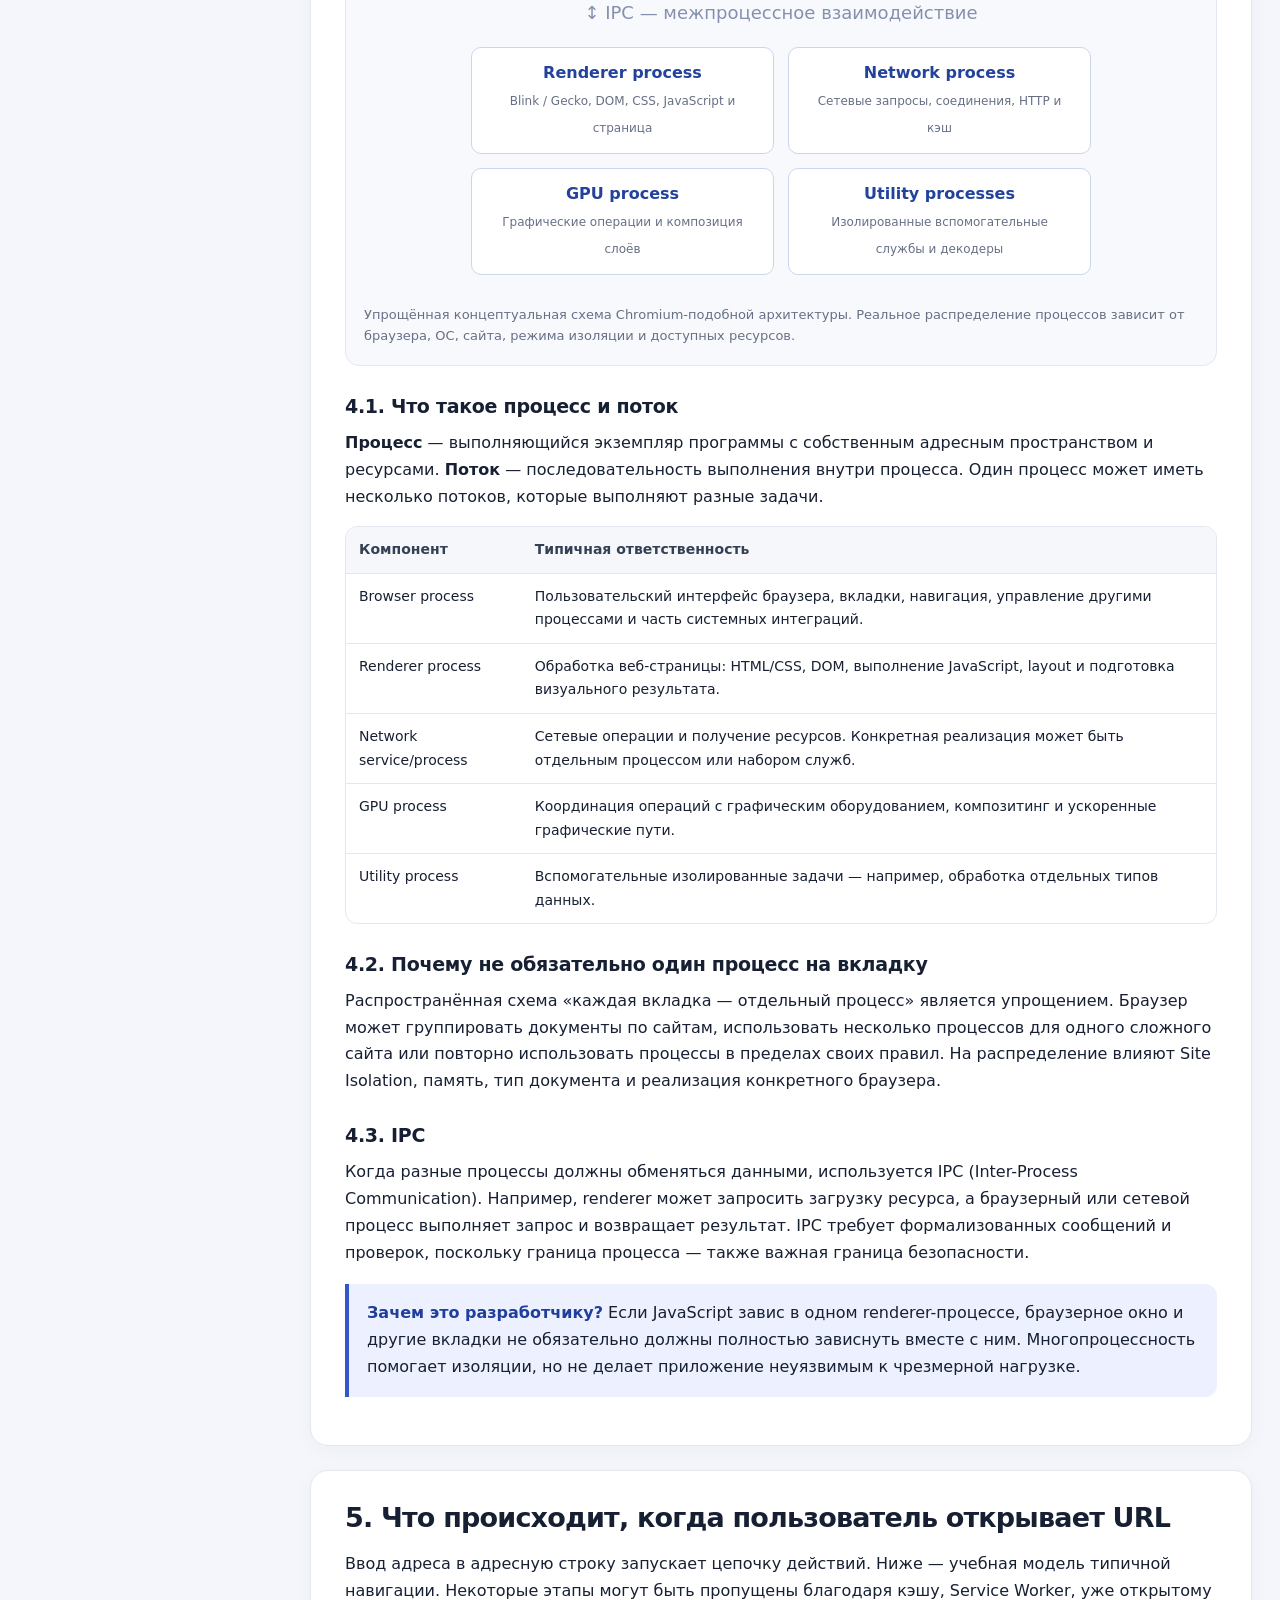
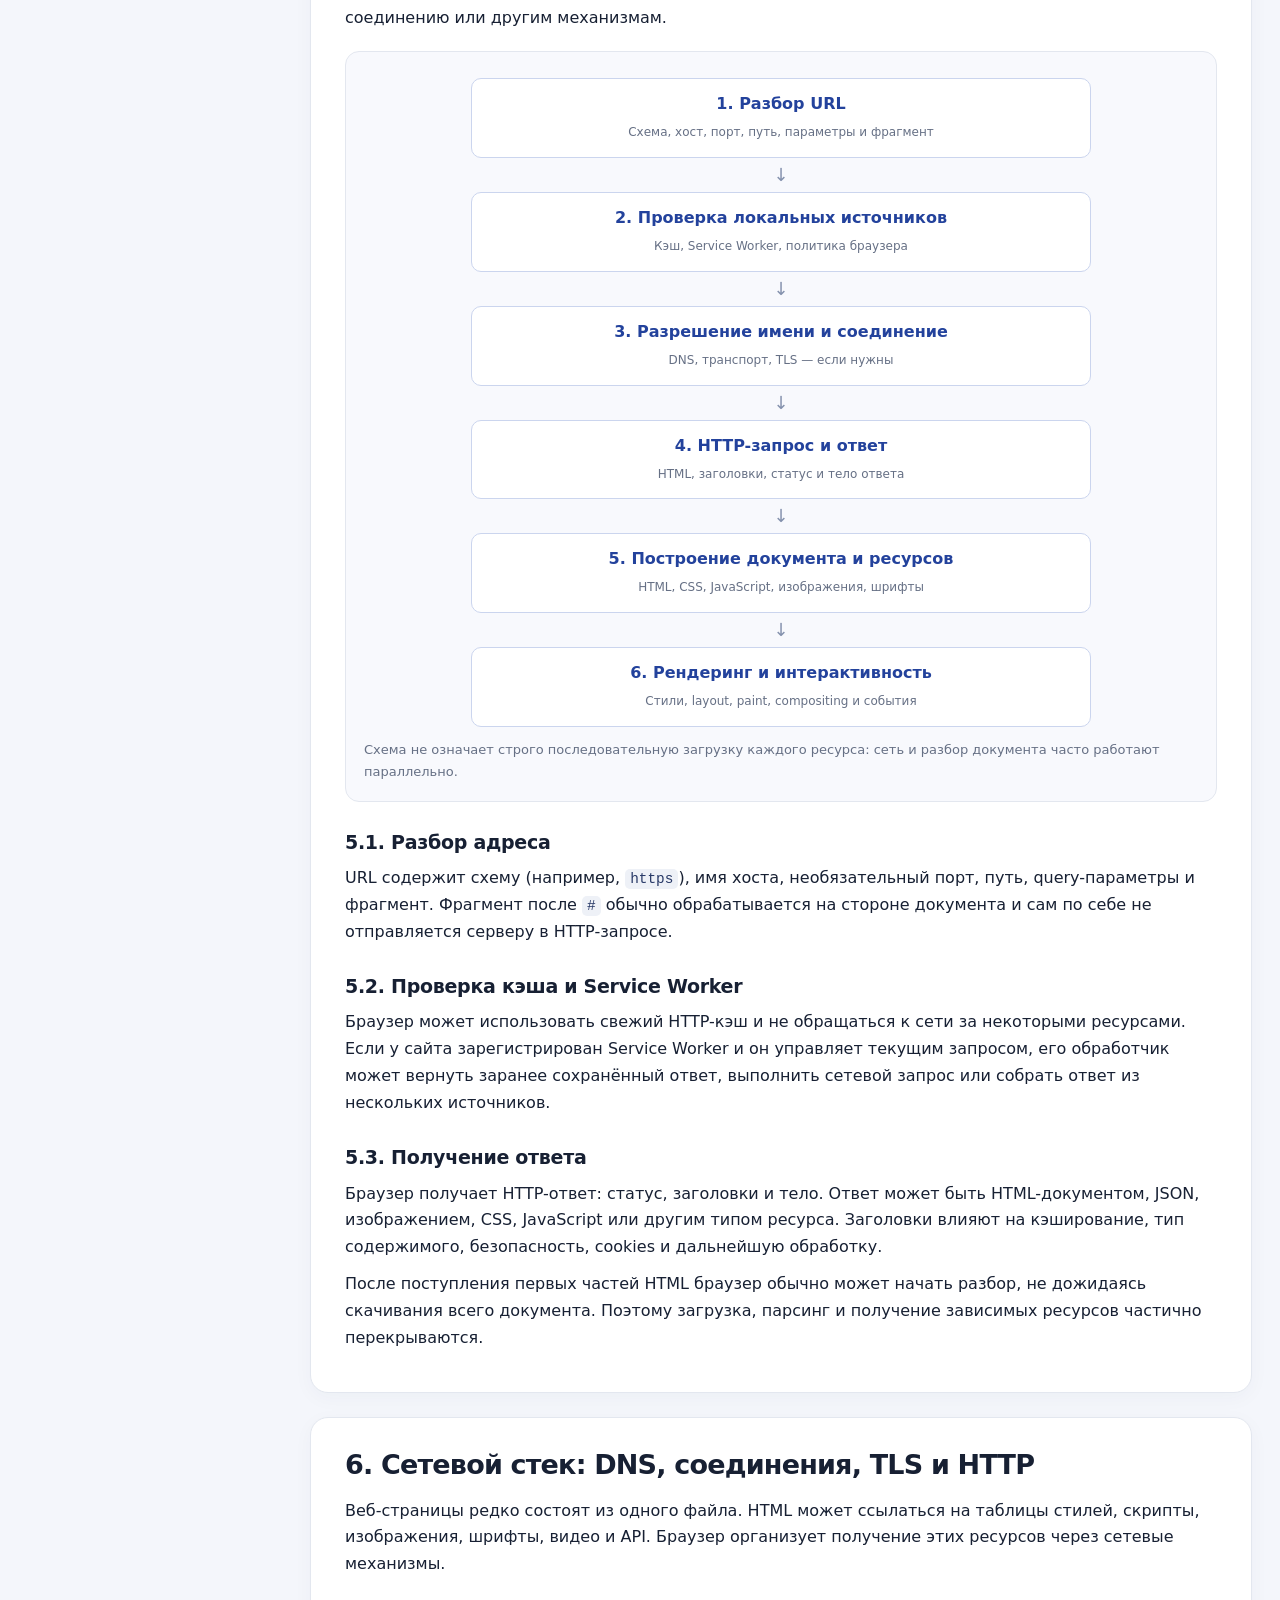
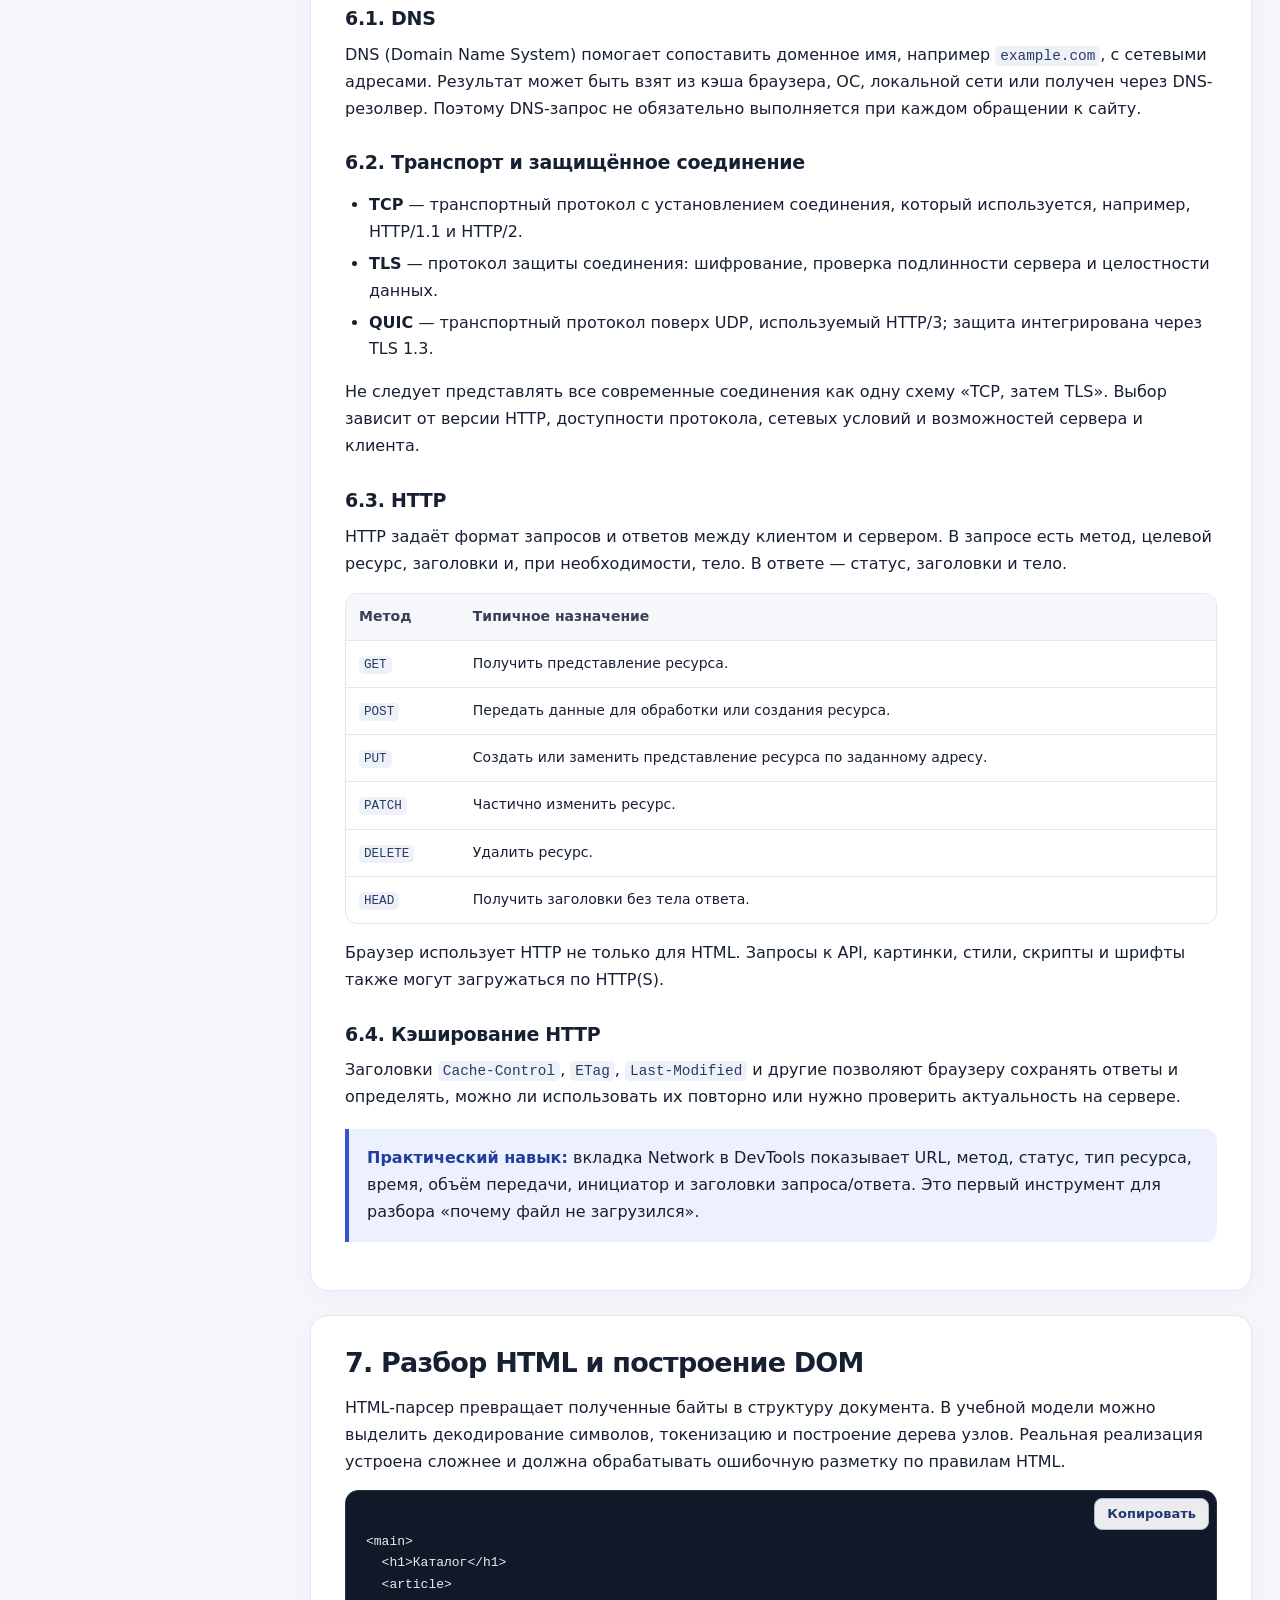
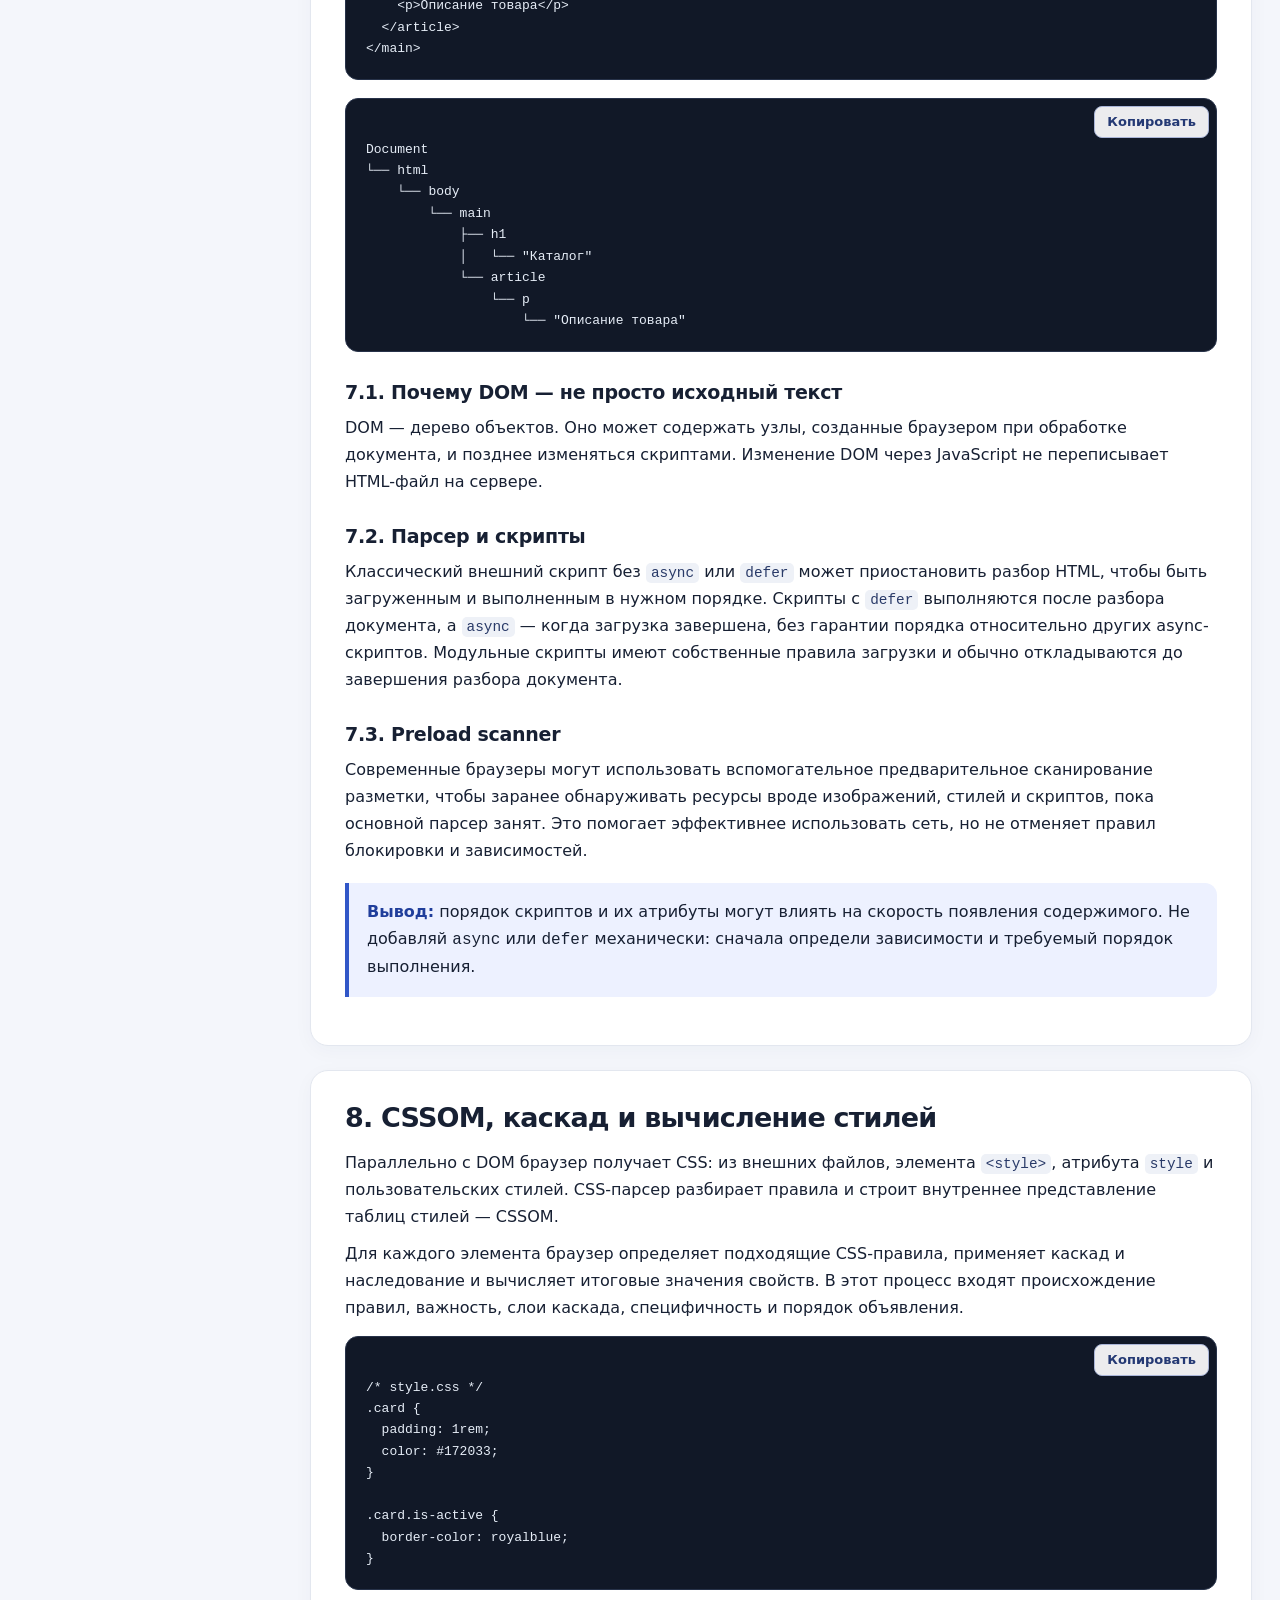
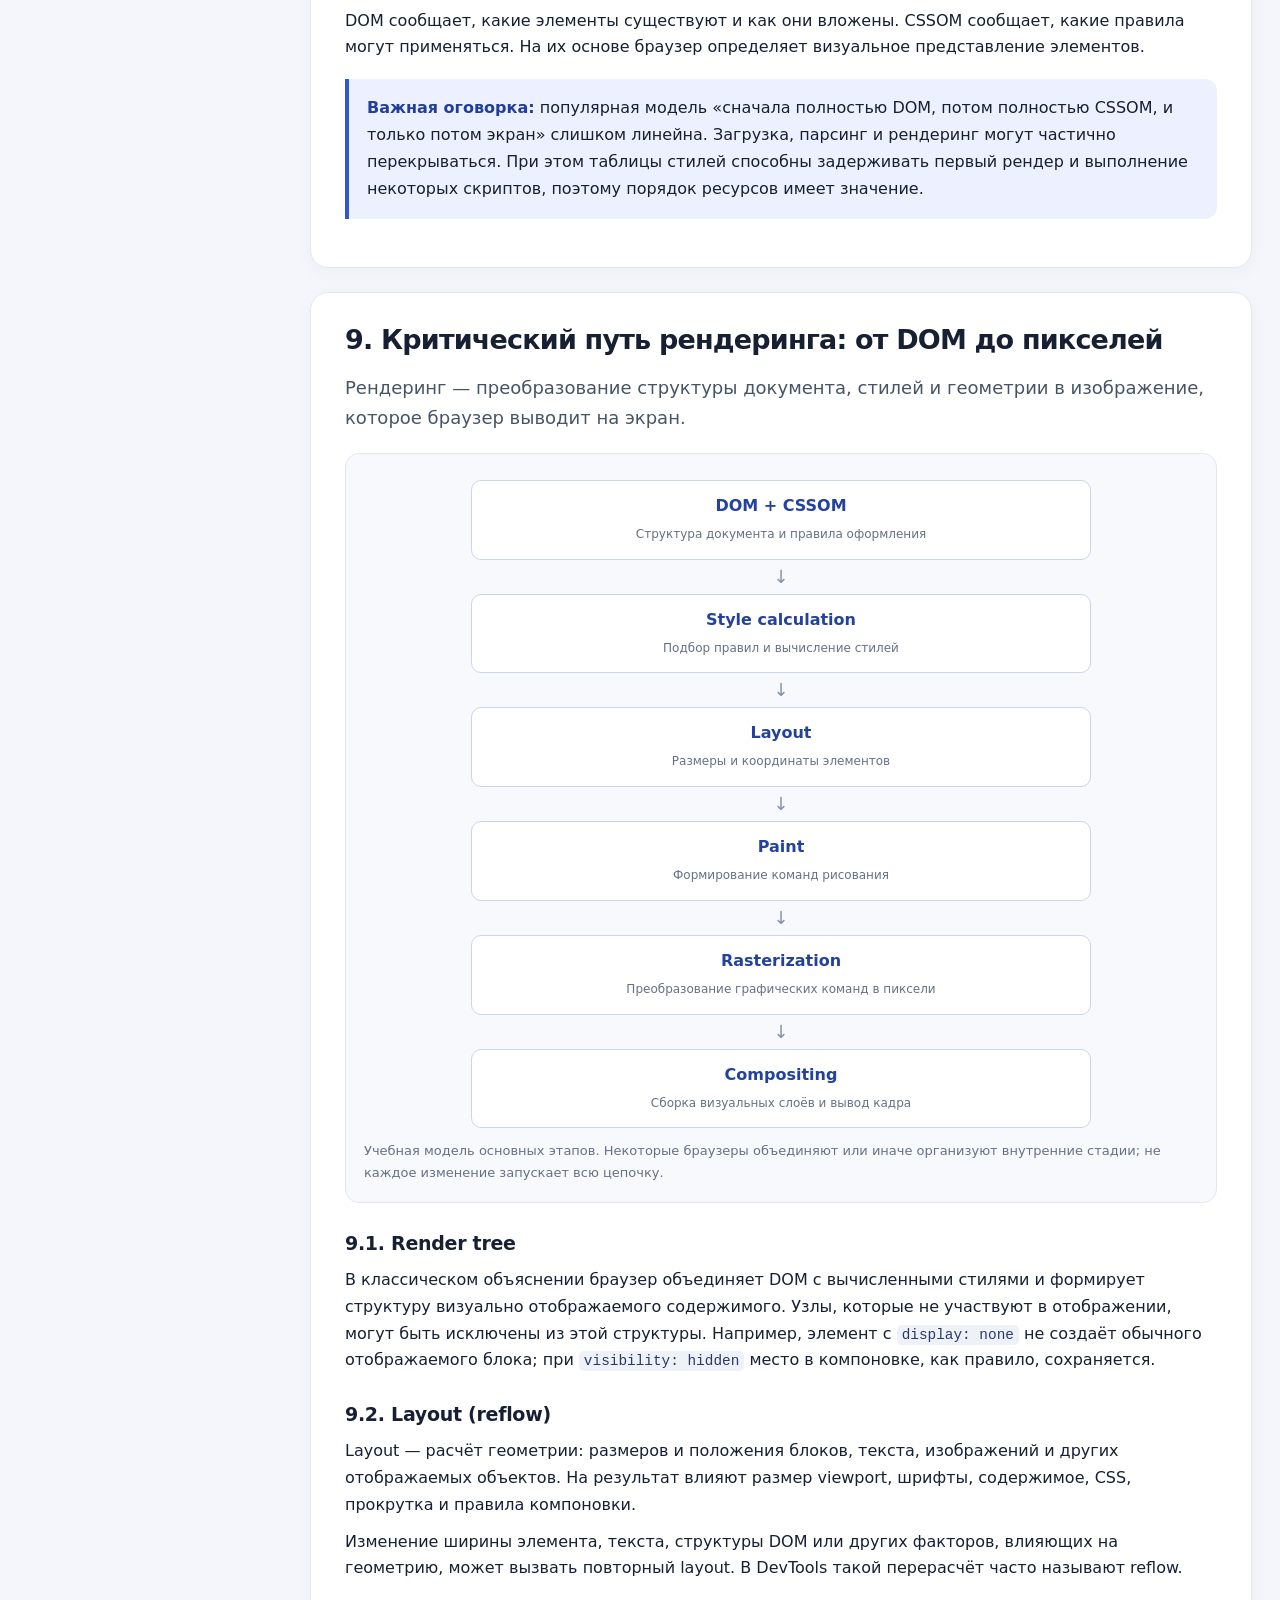
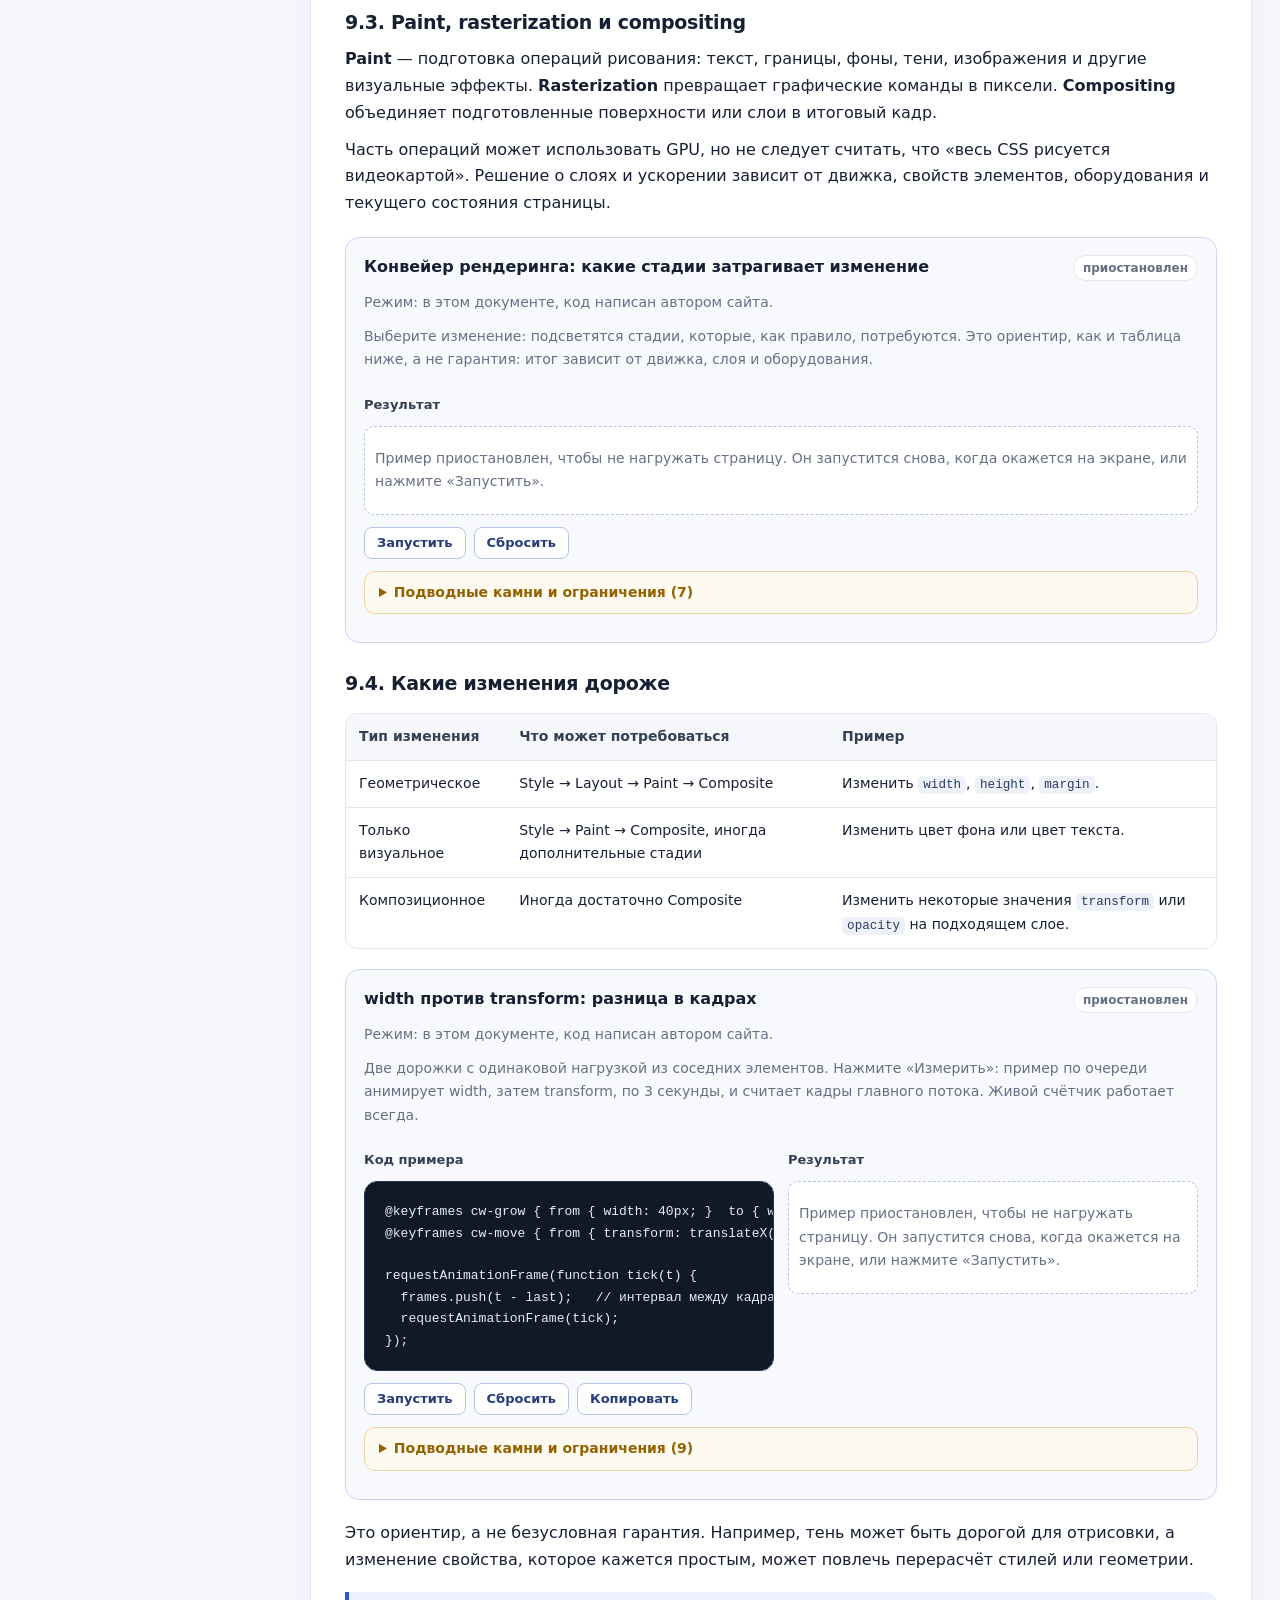
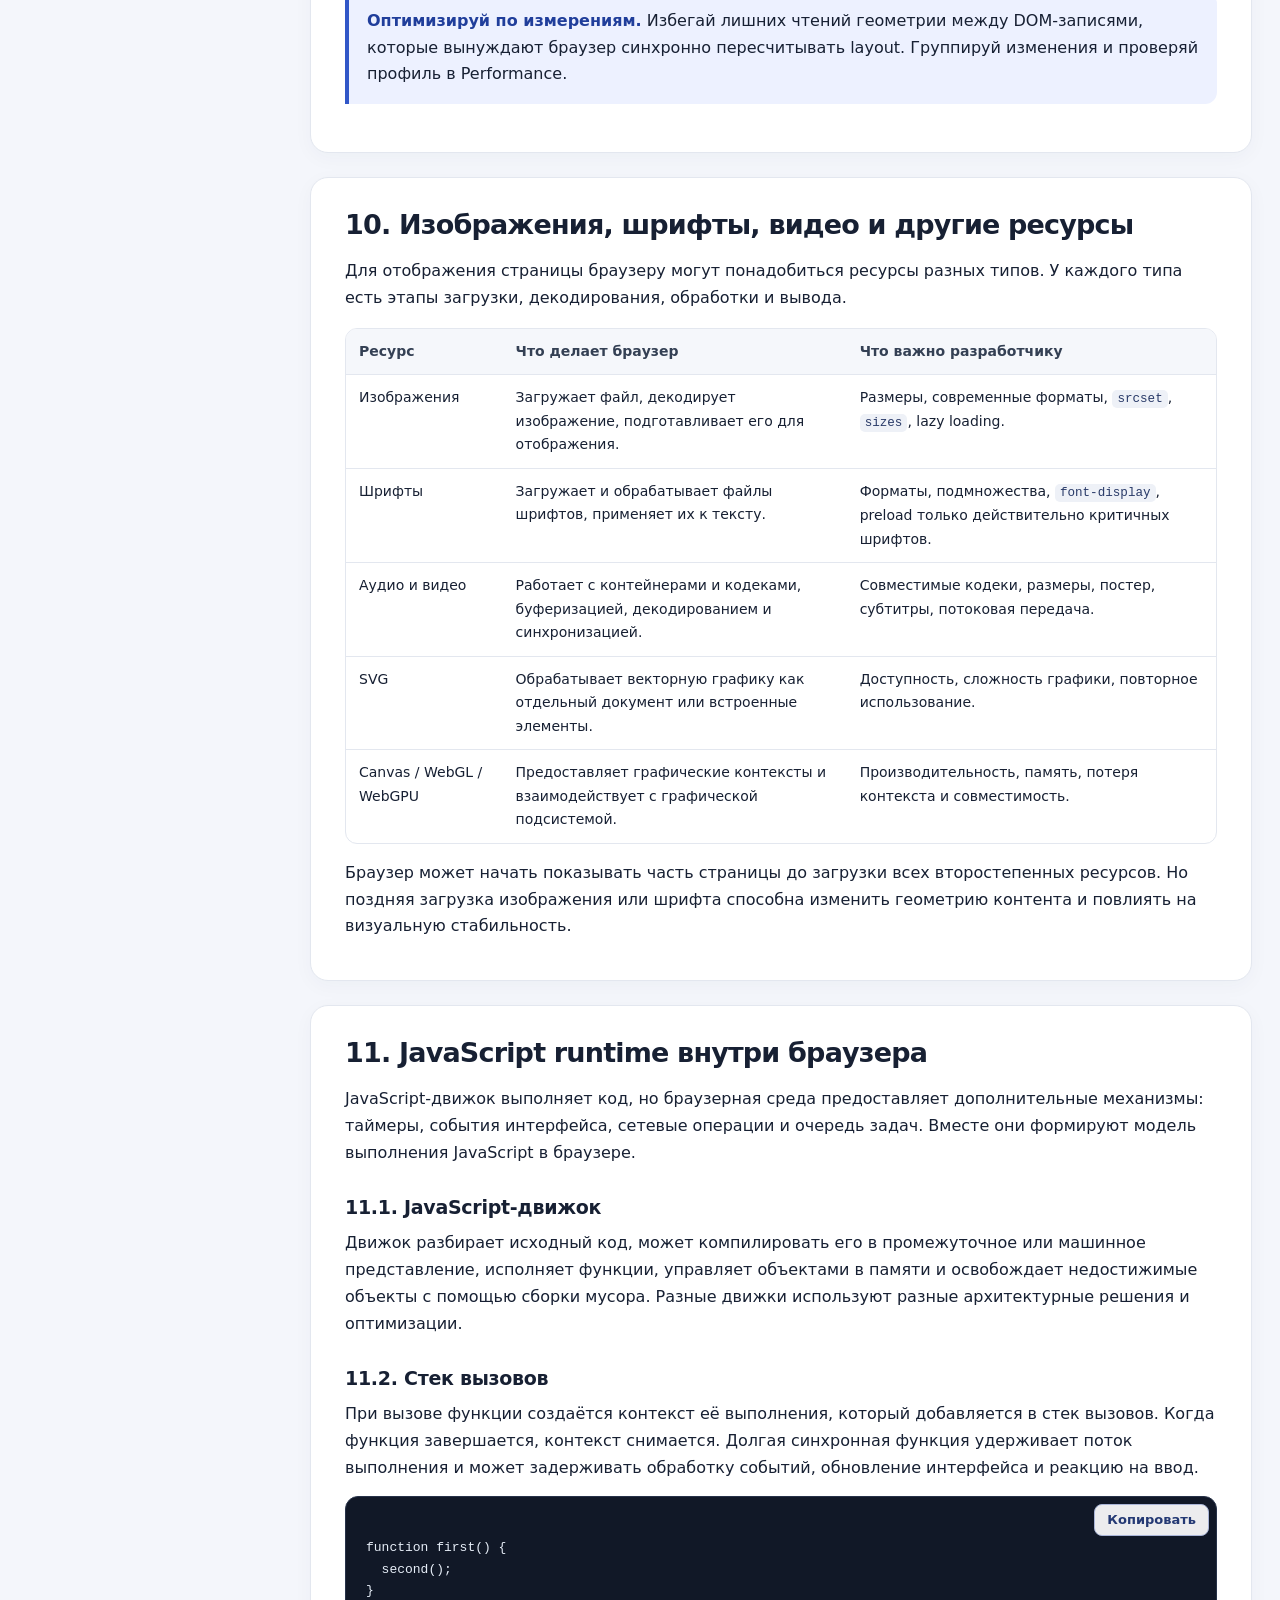
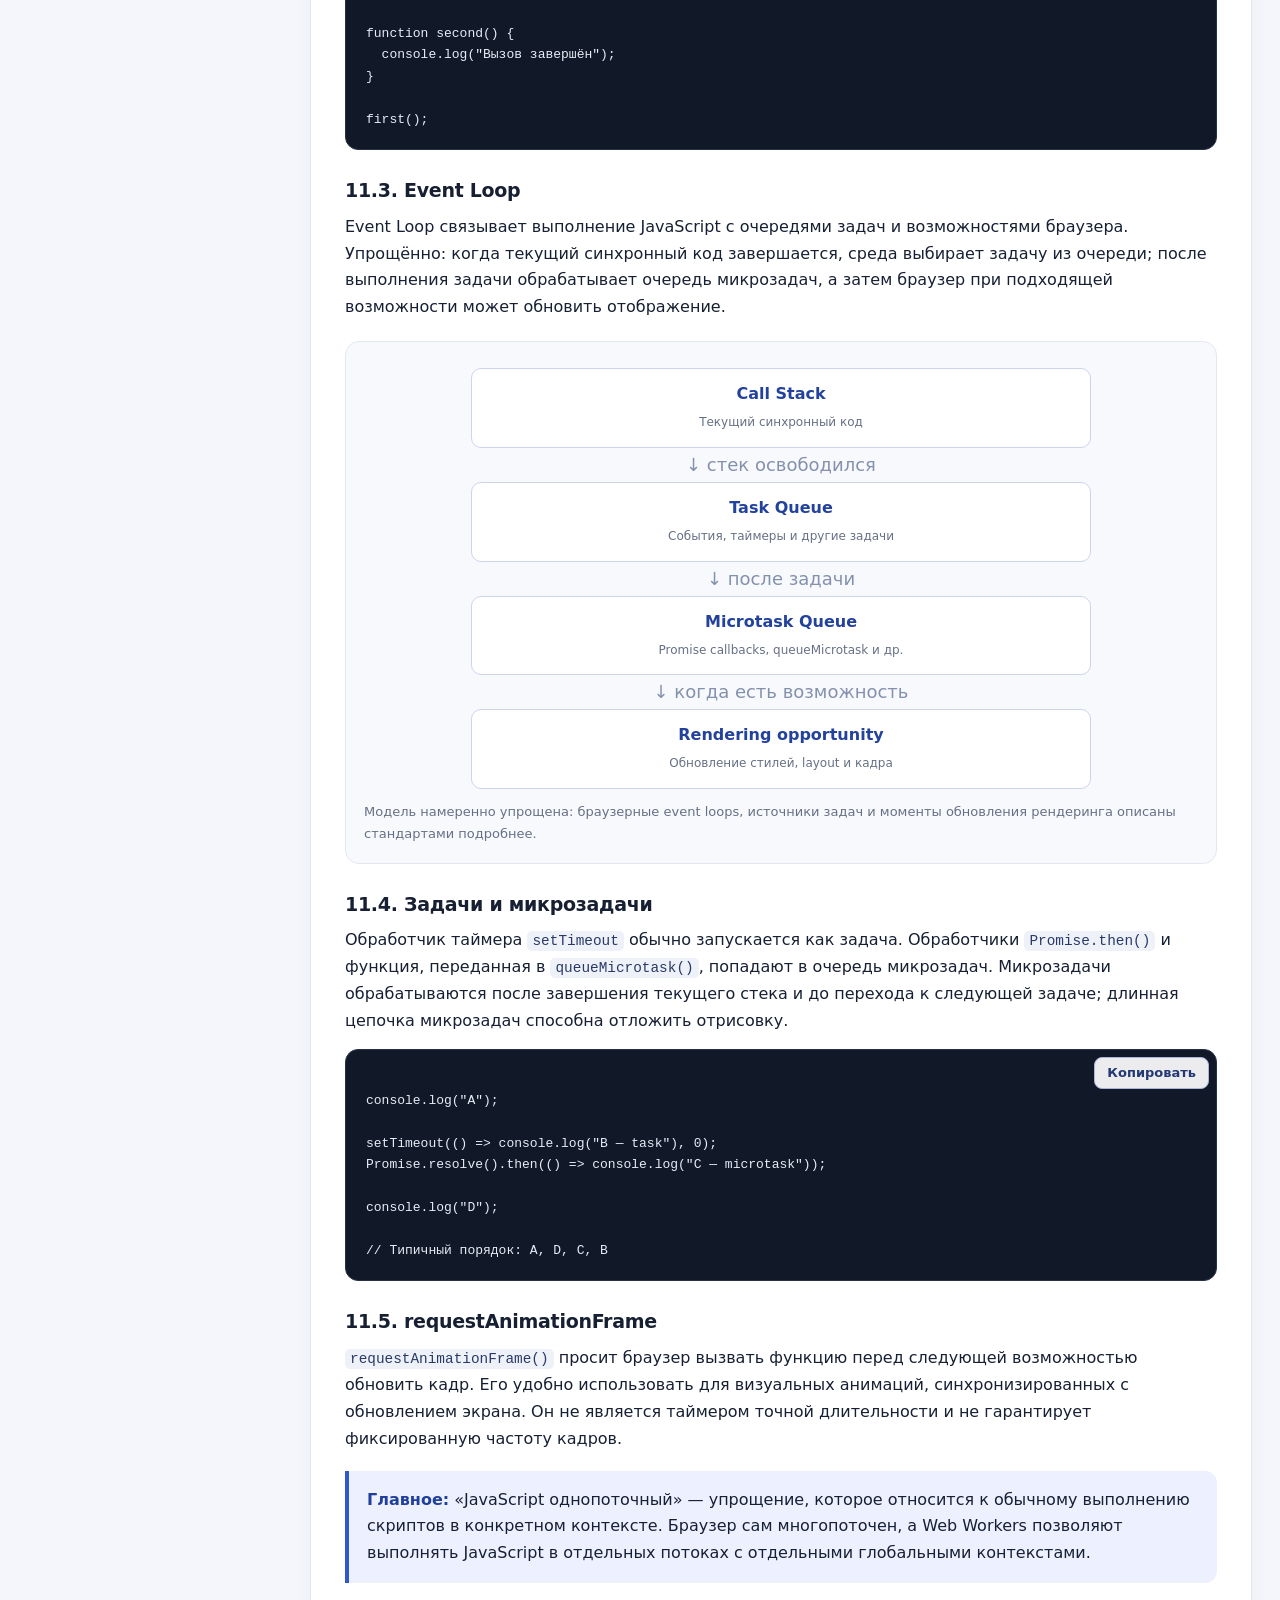
==== commit f2d38684: "Add files via upload" ====
--- a/browsers.html
+++ b/browsers.html
@@ -5,10 +5,14 @@
   <meta name="viewport" content="width=device-width, initial-scale=1">
   <meta name="description" content="Подробный справочник по устройству браузеров: архитектура, движки, сеть, DOM, CSSOM, рендеринг, JavaScript runtime, безопасность, хранилища и DevTools.">
   <title>Браузеры — веб-платформа</title>
+  <script src="assets/theme-init.js"></script>
   <link rel="stylesheet" href="assets/style.css">
   <link rel="stylesheet" href="assets/demo.css">
+  <link rel="stylesheet" href="assets/site.css">
   <script src="assets/demo.js" defer></script>
   <script src="assets/demos-browsers.js" defer></script>
+  <script src="assets/site-data.js" defer></script>
+  <script src="assets/site.js" defer></script>
 </head>
 <body>
   <header class="topbar">
--- a/assets/site.css
+++ b/assets/site.css
@@ -0,0 +1,348 @@
+/* assets/site.css — возможности самого сайта: пропуск навигации, панель инструментов, поиск,
+   прогресс, тёмная тема и печать. Каждая возможность применяет то, что объясняет учебник
+   (ссылки на разделы — в панели «Настройки» и на главной странице). */
+
+/* ---------- Пропуск навигации (доступность) ---------- */
+.skip-link {
+  position: absolute; left: 12px; top: -64px; z-index: 1000; padding: 9px 16px; border-radius: 10px;
+  background: var(--accent); color: #fff; font-weight: 700; text-decoration: none;
+}
+.skip-link:focus { top: 10px; }
+
+/* ---------- Панель инструментов в шапке ---------- */
+.site-tools { display: flex; flex-wrap: wrap; align-items: center; gap: 8px; }
+.site-tools button, .site-tools summary {
+  padding: 6px 12px; border: 1px solid var(--line); border-radius: 10px; background: var(--surface); color: var(--text);
+  font: inherit; font-size: 13px; font-weight: 600; line-height: 1.4; cursor: pointer; list-style: none;
+}
+.site-tools button:hover, .site-tools summary:hover { background: var(--accent-soft); }
+.site-tools kbd { padding: 0 5px; border: 1px solid var(--line); border-radius: 5px; background: var(--surface-soft); font: 11px ui-monospace, SFMono-Regular, Consolas, monospace; }
+.site-tools :focus-visible, .site-search :focus-visible, .site-panel :focus-visible { outline: 3px solid var(--accent); outline-offset: 2px; }
+.site-panel {
+  width: min(360px, calc(100vw - 24px)); margin: 0; padding: 14px 16px; border: 1px solid var(--line); border-radius: 14px;
+  background: var(--surface); color: var(--text); box-shadow: var(--shadow); font-size: 14px;
+}
+.site-panel[popover] { position: fixed; inset: 64px 16px auto auto; }
+.site-panel h3 { margin: 0 0 6px; font-size: 15px; }
+.site-panel p { margin: 6px 0; }
+.site-panel fieldset { margin: 6px 0 10px; padding: 6px 10px; border: 1px solid var(--line); border-radius: 10px; }
+.site-panel legend { padding: 0 6px; font-weight: 700; font-size: 13px; }
+.site-panel label { display: inline-block; margin-right: 12px; }
+.site-panel progress { width: 100%; height: 10px; accent-color: var(--green); }
+.site-panel .site-note { color: var(--muted); font-size: 12.5px; }
+details.site-settings > .site-panel { position: absolute; right: 16px; z-index: 50; }
+
+/* ---------- Прогресс ---------- */
+.sidebar a.is-read::before { content: "✓ "; color: var(--green); font-weight: 800; }
+.chapter-progress { display: block; margin-top: 8px; font-size: 13px; color: var(--muted); }
+.chapter-progress progress { display: block; width: 100%; height: 6px; margin-top: 4px; accent-color: var(--green); }
+
+/* ---------- Поиск ---------- */
+.site-search {
+  width: min(680px, calc(100vw - 24px)); max-height: min(82vh, 660px); margin: 7vh auto 0; padding: 0; overflow: hidden;
+  border: 1px solid var(--line); border-radius: 16px; background: var(--surface); color: var(--text); box-shadow: 0 24px 70px rgba(0, 0, 0, .35);
+}
+.site-search[open] { display: flex; flex-direction: column; }
+.site-search::backdrop { background: rgba(10, 14, 24, .55); }
+.ss-head { display: flex; gap: 8px; padding: 12px; border-bottom: 1px solid var(--line); }
+.ss-head input { flex: 1; min-width: 0; padding: 9px 12px; border: 1px solid var(--line); border-radius: 10px; background: var(--bg); color: var(--text); font: inherit; font-size: 16px; }
+.ss-head button { padding: 6px 12px; border: 1px solid var(--line); border-radius: 10px; background: var(--surface); color: var(--text); font: inherit; cursor: pointer; }
+.ss-status, .ss-hint { margin: 0; padding: 6px 14px; font-size: 12.5px; color: var(--muted); }
+.ss-list { flex: 1; min-height: 0; margin: 0; padding: 6px; overflow: auto; list-style: none; }
+.ss-list li { border-radius: 10px; }
+.ss-list a { display: block; padding: 8px 10px; color: inherit; text-decoration: none; }
+.ss-list li[aria-selected="true"] { background: var(--accent-soft); outline: 2px solid var(--accent); }
+.ss-path { font-size: 12px; color: var(--muted); }
+.ss-title { font-weight: 700; }
+.ss-snip { font-size: 13px; color: var(--muted); }
+.site-search mark, .find-flash mark { padding: 0 1px; border-radius: 3px; background: #ffe08a; color: #172033; }
+.find-flash { outline: 3px solid #d97706; outline-offset: 4px; border-radius: 6px; }
+
+/* ---------- Тёмная палитра (переменные) ----------
+   Работает в двух случаях: по системной настройке (если читатель не выбрал тему вручную)
+   и по ручному выбору data-theme="dark". Только для экрана. */
+@media screen {
+  :root[data-theme="dark"] {
+    color-scheme: dark;
+    --bg: #0f1419; --surface: #171d27; --surface-soft: #1b2230; --text: #e6e9f0; --muted: #9aa6b8; --line: #2c3547;
+    --accent: #8fb0ff; --accent-soft: #1d2a4a; --green: #4cc38a; --amber: #e2b04a; --code: #0b0f17; --code-text: #e6edf7;
+    --shadow: 0 12px 36px rgba(0, 0, 0, .4);
+  }
+}
+@media screen and (prefers-color-scheme: dark) {
+  :root:not([data-theme="light"]) {
+    color-scheme: dark;
+    --bg: #0f1419; --surface: #171d27; --surface-soft: #1b2230; --text: #e6e9f0; --muted: #9aa6b8; --line: #2c3547;
+    --accent: #8fb0ff; --accent-soft: #1d2a4a; --green: #4cc38a; --amber: #e2b04a; --code: #0b0f17; --code-text: #e6edf7;
+    --shadow: 0 12px 36px rgba(0, 0, 0, .4);
+  }
+}
+/* Кнопка пропуска и акцентные кнопки остаются с белым текстом: на тёмной теме акцент светлее, поэтому текст на нём тёмный. */
+@media screen {
+  :root[data-theme="dark"] .skip-link { color: #0f1419; }
+}
+@media screen and (prefers-color-scheme: dark) {
+  :root:not([data-theme="light"]) .skip-link { color: #0f1419; }
+}
+
+/* BEGIN GENERATED DARK */
+/* Тёмные переопределения для жёстко заданных светлых цветов. Только для экрана: при печати всегда светлая схема. */
+@media screen {
+:root[data-theme="dark"] .topbar { background: rgba(15,20,25,.92); }
+:root[data-theme="dark"] .sidebar a { color: #b6bfcd; }
+:root[data-theme="dark"] .lead { color: #b6bfcd; }
+:root[data-theme="dark"] .callout strong { color: #a9c1ff; }
+:root[data-theme="dark"] .callout.warning { background: #2e2512; }
+:root[data-theme="dark"] .callout.success { background: #12291f; }
+:root[data-theme="dark"] .tag { border: 1px solid #2c3547; background: var(--surface-soft); color: #b2c3f5; }
+:root[data-theme="dark"] p code, :root[data-theme="dark"] li code, :root[data-theme="dark"] td code { background: #232c3b; color: #b6c3e6; }
+:root[data-theme="dark"] th { background: var(--surface-soft); color: #c3cbd8; }
+:root[data-theme="dark"] .diagram-box { border: 1px solid #33405a; background: var(--surface); }
+:root[data-theme="dark"] .diagram-box strong { color: #a9c1ff; }
+:root[data-theme="dark"] .diagram-arrow { color: var(--muted); }
+:root[data-theme="dark"] summary { color: #c0d0ff; }
+:root[data-theme="dark"] .next-card { background: var(--accent-soft); border: 1px solid #2c3547; }
+:root[data-theme="dark"] .chapter-card:hover { border-color: #4b5b85; }
+:root[data-theme="dark"] .home-section { background: var(--surface); }
+:root[data-theme="dark"] .kbd { border: 1px solid #3a4666; background: var(--surface); }
+:root[data-theme="dark"] .demo-shell { border: 1px solid #33405a; }
+:root[data-theme="dark"] .demo-state { background: var(--surface); }
+:root[data-theme="dark"] .demo-shell[data-state="running"] .demo-state { border-color: #1f5a40; background: #12291f; }
+:root[data-theme="dark"] .demo-shell[data-state="error"] .demo-state { color: #ff8f8f; border-color: #6b2f33; background: #33191b; }
+:root[data-theme="dark"] .demo-shell[data-state="unsupported"] .demo-state, :root[data-theme="dark"] .demo-shell[data-state="secure"] .demo-state, :root[data-theme="dark"] .demo-shell[data-state="server"] .demo-state { border-color: #6b5524; background: #2e2512; }
+:root[data-theme="dark"] .demo-label { color: #c3cbd8; }
+:root[data-theme="dark"] .demo-live { border: 1px dashed #3a4666; background: var(--surface); }
+:root[data-theme="dark"] .demo-frame { background: var(--surface); }
+:root[data-theme="dark"] .demo-btn, :root[data-theme="dark"] .code-copy { border: 1px solid #3a4666; background: var(--surface); color: #c0d0ff; }
+:root[data-theme="dark"] .demo-error { background: #33191b; color: #ffb3b3; }
+:root[data-theme="dark"] .support-badge[data-ok="yes"] { background: #12291f; border-color: #1f5a40; }
+:root[data-theme="dark"] .support-badge[data-ok="no"] { color: #ff8f8f; background: #33191b; border-color: #6b2f33; }
+:root[data-theme="dark"] .demo-live .demo-stat { color: #c3cbd8; }
+:root[data-theme="dark"] .live-static { border: 1px solid #33405a; }
+:root[data-theme="dark"] .live-static-title { color: #c3cbd8; }
+:root[data-theme="dark"] .live-static details { background: var(--surface); }
+:root[data-theme="dark"] .live-static [popover] { border: 1px solid #33405a; }
+:root[data-theme="dark"] .live-static button, :root[data-theme="dark"] .demo-live button:not(.demo-btn) { border: 1px solid #3a4666; background: var(--surface); color: #c0d0ff; }
+:root[data-theme="dark"] .demo-live dialog { border: 1px solid #3a4666; }
+:root[data-theme="dark"] .demo-field { color: #c3cbd8; }
+:root[data-theme="dark"] .demo-field input, :root[data-theme="dark"] .demo-field select, :root[data-theme="dark"] .demo-live textarea, :root[data-theme="dark"] .demo-live select, :root[data-theme="dark"] .demo-live input[type="text"], :root[data-theme="dark"] .demo-live input[type="email"], :root[data-theme="dark"] .demo-live input[type="number"] { border: 1px solid #3a4666; background: var(--surface); }
+:root[data-theme="dark"] .demo-live input:invalid { outline: 2px solid #7a3b3b; }
+:root[data-theme="dark"] .demo-tree .role { color: #a9c1ff; }
+:root[data-theme="dark"] .tl-lane { background: #232c3b; }
+:root[data-theme="dark"] .tl-blocked { background: repeating-linear-gradient(45deg, #51618f, #51618f 4px, #3a4666 4px, #3a4666 8px); }
+:root[data-theme="dark"] .tl-summary { color: #c3cbd8; }
+:root[data-theme="dark"] .a11y-box { border: 1px dashed #3a4666; }
+:root[data-theme="dark"] .demo-canvas-wrap canvas { border: 1px solid #3a4666; background: var(--surface); }
+:root[data-theme="dark"] .demo-svg { background: var(--surface); }
+:root[data-theme="dark"] .demo-math-row canvas { background: var(--surface); }
+:root[data-theme="dark"] .demo-iframe-test { border: 1px solid #3a4666; background: var(--surface); }
+:root[data-theme="dark"] .demo-wc-scope { border: 1px dashed #3a4666; }
+:root[data-theme="dark"] .demo-pitfalls { border-color: #6b5524; background: #2e2512; }
+:root[data-theme="dark"] .sel-sample { background: var(--surface); }
+:root[data-theme="dark"] .sel-sample article { border: 1px solid #33405a; }
+:root[data-theme="dark"] .sel-sample .sel-hit { background-color: #3a2d10; }
+:root[data-theme="dark"] .bm-stage { background: var(--surface); }
+:root[data-theme="dark"] .bm-el { color: var(--text); }
+:root[data-theme="dark"] .demo-readout { color: #c3cbd8; }
+:root[data-theme="dark"] .fx-box { border: 2px dashed #3a4666; background: var(--surface); }
+:root[data-theme="dark"] .fx-item { background: #243459; }
+:root[data-theme="dark"] .gr-box { border: 2px dashed #3a4666; background: var(--surface); }
+:root[data-theme="dark"] .gr-item { background: #12291f; }
+:root[data-theme="dark"] .gr-item[data-area="header"] { background: #243459; }
+:root[data-theme="dark"] .gr-item[data-area="footer"] { background: #4a2124; }
+:root[data-theme="dark"] .sg-card { background: #12291f; }
+:root[data-theme="dark"] .cq-wrap { border: 2px dashed #3a4666; background: var(--surface); }
+:root[data-theme="dark"] .tok-comp { border: 1px dashed #3a4666; background: var(--bg); }
+:root[data-theme="dark"] .tok-card { background: var(--tok-bg, var(--surface)); color: var(--tok-text, var(--text)); }
+:root[data-theme="dark"] .tf-stage { background: var(--surface); }
+:root[data-theme="dark"] .tf-ghost { border: 2px dashed #5b6b86; }
+:root[data-theme="dark"] .ts-track { background: #232c3b; }
+:root[data-theme="dark"] .ts-lane .ts-time { color: #c3cbd8; }
+:root[data-theme="dark"] .ts-editor { background: var(--surface); }
+:root[data-theme="dark"] .an-track { background: #232c3b; }
+:root[data-theme="dark"] .mo-has { border: 2px solid #33405a; background: var(--surface); }
+:root[data-theme="dark"] .mo-has:has(input:checked) { background: #12291f; }
+@supports selector(&) { :root[data-theme="dark"] .mo-nest { background: var(--surface); } }
+@supports selector(&) { :root[data-theme="dark"] .mo-nest h5 { color: var(--accent); } }
+@supports selector(&) { :root[data-theme="dark"] .mo-nest p b { color: #ff8f8f; } }
+:root[data-theme="dark"] .mo-ld { background: light-dark(var(--surface), #172033); color: light-dark(var(--text), #ffffff); }
+:root[data-theme="dark"] .mo-tw { border: 1px dashed #3a4666; background: var(--surface); }
+:root[data-theme="dark"] .mo-sd { background: var(--surface); }
+:root[data-theme="dark"] .el-kind[data-k="стек"] { background: #232c3b; color: #c3cbd8; }
+:root[data-theme="dark"] .el-kind[data-k="microtask"] { background: #12291f; border-color: #1f5a40; }
+:root[data-theme="dark"] .el-kind[data-k="task"] { background: #2e2512; border-color: #6b5524; }
+:root[data-theme="dark"] .el-verdict { background: #12291f; }
+:root[data-theme="dark"] .el-verdict[data-ok="no"] { background: #33191b; }
+:root[data-theme="dark"] .cx-grid td.cx-yes { background: #12291f; }
+:root[data-theme="dark"] .cx-grid td.cx-no { background: #33191b; color: #ff8f8f; }
+:root[data-theme="dark"] .cl-env { background: #12291f; }
+:root[data-theme="dark"] .pc-box { border: 1px solid #3a4666; background: var(--surface); }
+:root[data-theme="dark"] .pc-box[data-found="1"] { background: #12291f; }
+:root[data-theme="dark"] .ev-box { background: var(--bg); }
+:root[data-theme="dark"] .ev-box .ev-box { background: #1d2a4a; }
+:root[data-theme="dark"] .ev-box .ev-box .ev-box { background: #243459; }
+:root[data-theme="dark"] .ev-box > .ev-name { color: #a9c1ff; }
+:root[data-theme="dark"] .mut-hit { background-color: #3a2d10; }
+:root[data-theme="dark"] .dom-tree { border: 1px dashed #3a4666; background: var(--surface); }
+:root[data-theme="dark"] .fp-area { border: 2px dashed #3a4666; background: var(--surface); }
+:root[data-theme="dark"] .wk-mover { background: #232c3b; }
+:root[data-theme="dark"] .cw-lane { background: var(--surface); }
+:root[data-theme="dark"] .cw-dot { background: #243459; }
+:root[data-theme="dark"] .cw-fps { color: #a9c1ff; }
+:root[data-theme="dark"] .pl-stage { border: 2px solid #33405a; background: var(--bg); }
+:root[data-theme="dark"] .pl-stage[data-on="1"] { background: #3a2d10; color: #f3c77a; }
+:root[data-theme="dark"] .pl-stage[data-on="2"] { background: #12291f; color: #7fe0ac; }
+:root[data-theme="dark"] .pl-cost[data-c="low"] { background: #12291f; border-color: #1f5a40; }
+:root[data-theme="dark"] .pl-cost[data-c="mid"] { background: #2e2512; border-color: #6b5524; }
+:root[data-theme="dark"] .pl-cost[data-c="high"] { background: #33191b; color: #ff8f8f; border-color: #6b2f33; }
+:root[data-theme="dark"] .dt-tabs button { border: 1px solid #33405a; background: var(--bg); color: #c0d0ff; }
+:root[data-theme="dark"] .dt-tabs button[aria-selected="true"] { background: var(--surface); }
+:root[data-theme="dark"] .dt-panel { background: var(--surface); }
+:root[data-theme="dark"] .org-verdict { background: #12291f; }
+:root[data-theme="dark"] .org-verdict[data-ok="no"] { background: #33191b; }
+:root[data-theme="dark"] .csp-frame { border: 1px solid #3a4666; background: var(--surface); }
+}
+@media screen and (prefers-color-scheme: dark) {
+:root:not([data-theme="light"]) .topbar { background: rgba(15,20,25,.92); }
+:root:not([data-theme="light"]) .sidebar a { color: #b6bfcd; }
+:root:not([data-theme="light"]) .lead { color: #b6bfcd; }
+:root:not([data-theme="light"]) .callout strong { color: #a9c1ff; }
+:root:not([data-theme="light"]) .callout.warning { background: #2e2512; }
+:root:not([data-theme="light"]) .callout.success { background: #12291f; }
+:root:not([data-theme="light"]) .tag { border: 1px solid #2c3547; background: var(--surface-soft); color: #b2c3f5; }
+:root:not([data-theme="light"]) p code, :root:not([data-theme="light"]) li code, :root:not([data-theme="light"]) td code { background: #232c3b; color: #b6c3e6; }
+:root:not([data-theme="light"]) th { background: var(--surface-soft); color: #c3cbd8; }
+:root:not([data-theme="light"]) .diagram-box { border: 1px solid #33405a; background: var(--surface); }
+:root:not([data-theme="light"]) .diagram-box strong { color: #a9c1ff; }
+:root:not([data-theme="light"]) .diagram-arrow { color: var(--muted); }
+:root:not([data-theme="light"]) summary { color: #c0d0ff; }
+:root:not([data-theme="light"]) .next-card { background: var(--accent-soft); border: 1px solid #2c3547; }
+:root:not([data-theme="light"]) .chapter-card:hover { border-color: #4b5b85; }
+:root:not([data-theme="light"]) .home-section { background: var(--surface); }
+:root:not([data-theme="light"]) .kbd { border: 1px solid #3a4666; background: var(--surface); }
+:root:not([data-theme="light"]) .demo-shell { border: 1px solid #33405a; }
+:root:not([data-theme="light"]) .demo-state { background: var(--surface); }
+:root:not([data-theme="light"]) .demo-shell[data-state="running"] .demo-state { border-color: #1f5a40; background: #12291f; }
+:root:not([data-theme="light"]) .demo-shell[data-state="error"] .demo-state { color: #ff8f8f; border-color: #6b2f33; background: #33191b; }
+:root:not([data-theme="light"]) .demo-shell[data-state="unsupported"] .demo-state, :root:not([data-theme="light"]) .demo-shell[data-state="secure"] .demo-state, :root:not([data-theme="light"]) .demo-shell[data-state="server"] .demo-state { border-color: #6b5524; background: #2e2512; }
+:root:not([data-theme="light"]) .demo-label { color: #c3cbd8; }
+:root:not([data-theme="light"]) .demo-live { border: 1px dashed #3a4666; background: var(--surface); }
+:root:not([data-theme="light"]) .demo-frame { background: var(--surface); }
+:root:not([data-theme="light"]) .demo-btn, :root:not([data-theme="light"]) .code-copy { border: 1px solid #3a4666; background: var(--surface); color: #c0d0ff; }
+:root:not([data-theme="light"]) .demo-error { background: #33191b; color: #ffb3b3; }
+:root:not([data-theme="light"]) .support-badge[data-ok="yes"] { background: #12291f; border-color: #1f5a40; }
+:root:not([data-theme="light"]) .support-badge[data-ok="no"] { color: #ff8f8f; background: #33191b; border-color: #6b2f33; }
+:root:not([data-theme="light"]) .demo-live .demo-stat { color: #c3cbd8; }
+:root:not([data-theme="light"]) .live-static { border: 1px solid #33405a; }
+:root:not([data-theme="light"]) .live-static-title { color: #c3cbd8; }
+:root:not([data-theme="light"]) .live-static details { background: var(--surface); }
+:root:not([data-theme="light"]) .live-static [popover] { border: 1px solid #33405a; }
+:root:not([data-theme="light"]) .live-static button, :root:not([data-theme="light"]) .demo-live button:not(.demo-btn) { border: 1px solid #3a4666; background: var(--surface); color: #c0d0ff; }
+:root:not([data-theme="light"]) .demo-live dialog { border: 1px solid #3a4666; }
+:root:not([data-theme="light"]) .demo-field { color: #c3cbd8; }
+:root:not([data-theme="light"]) .demo-field input, :root:not([data-theme="light"]) .demo-field select, :root:not([data-theme="light"]) .demo-live textarea, :root:not([data-theme="light"]) .demo-live select, :root:not([data-theme="light"]) .demo-live input[type="text"], :root:not([data-theme="light"]) .demo-live input[type="email"], :root:not([data-theme="light"]) .demo-live input[type="number"] { border: 1px solid #3a4666; background: var(--surface); }
+:root:not([data-theme="light"]) .demo-live input:invalid { outline: 2px solid #7a3b3b; }
+:root:not([data-theme="light"]) .demo-tree .role { color: #a9c1ff; }
+:root:not([data-theme="light"]) .tl-lane { background: #232c3b; }
+:root:not([data-theme="light"]) .tl-blocked { background: repeating-linear-gradient(45deg, #51618f, #51618f 4px, #3a4666 4px, #3a4666 8px); }
+:root:not([data-theme="light"]) .tl-summary { color: #c3cbd8; }
+:root:not([data-theme="light"]) .a11y-box { border: 1px dashed #3a4666; }
+:root:not([data-theme="light"]) .demo-canvas-wrap canvas { border: 1px solid #3a4666; background: var(--surface); }
+:root:not([data-theme="light"]) .demo-svg { background: var(--surface); }
+:root:not([data-theme="light"]) .demo-math-row canvas { background: var(--surface); }
+:root:not([data-theme="light"]) .demo-iframe-test { border: 1px solid #3a4666; background: var(--surface); }
+:root:not([data-theme="light"]) .demo-wc-scope { border: 1px dashed #3a4666; }
+:root:not([data-theme="light"]) .demo-pitfalls { border-color: #6b5524; background: #2e2512; }
+:root:not([data-theme="light"]) .sel-sample { background: var(--surface); }
+:root:not([data-theme="light"]) .sel-sample article { border: 1px solid #33405a; }
+:root:not([data-theme="light"]) .sel-sample .sel-hit { background-color: #3a2d10; }
+:root:not([data-theme="light"]) .bm-stage { background: var(--surface); }
+:root:not([data-theme="light"]) .bm-el { color: var(--text); }
+:root:not([data-theme="light"]) .demo-readout { color: #c3cbd8; }
+:root:not([data-theme="light"]) .fx-box { border: 2px dashed #3a4666; background: var(--surface); }
+:root:not([data-theme="light"]) .fx-item { background: #243459; }
+:root:not([data-theme="light"]) .gr-box { border: 2px dashed #3a4666; background: var(--surface); }
+:root:not([data-theme="light"]) .gr-item { background: #12291f; }
+:root:not([data-theme="light"]) .gr-item[data-area="header"] { background: #243459; }
+:root:not([data-theme="light"]) .gr-item[data-area="footer"] { background: #4a2124; }
+:root:not([data-theme="light"]) .sg-card { background: #12291f; }
+:root:not([data-theme="light"]) .cq-wrap { border: 2px dashed #3a4666; background: var(--surface); }
+:root:not([data-theme="light"]) .tok-comp { border: 1px dashed #3a4666; background: var(--bg); }
+:root:not([data-theme="light"]) .tok-card { background: var(--tok-bg, var(--surface)); color: var(--tok-text, var(--text)); }
+:root:not([data-theme="light"]) .tf-stage { background: var(--surface); }
+:root:not([data-theme="light"]) .tf-ghost { border: 2px dashed #5b6b86; }
+:root:not([data-theme="light"]) .ts-track { background: #232c3b; }
+:root:not([data-theme="light"]) .ts-lane .ts-time { color: #c3cbd8; }
+:root:not([data-theme="light"]) .ts-editor { background: var(--surface); }
+:root:not([data-theme="light"]) .an-track { background: #232c3b; }
+:root:not([data-theme="light"]) .mo-has { border: 2px solid #33405a; background: var(--surface); }
+:root:not([data-theme="light"]) .mo-has:has(input:checked) { background: #12291f; }
+@supports selector(&) { :root:not([data-theme="light"]) .mo-nest { background: var(--surface); } }
+@supports selector(&) { :root:not([data-theme="light"]) .mo-nest h5 { color: var(--accent); } }
+@supports selector(&) { :root:not([data-theme="light"]) .mo-nest p b { color: #ff8f8f; } }
+:root:not([data-theme="light"]) .mo-ld { background: light-dark(var(--surface), #172033); color: light-dark(var(--text), #ffffff); }
+:root:not([data-theme="light"]) .mo-tw { border: 1px dashed #3a4666; background: var(--surface); }
+:root:not([data-theme="light"]) .mo-sd { background: var(--surface); }
+:root:not([data-theme="light"]) .el-kind[data-k="стек"] { background: #232c3b; color: #c3cbd8; }
+:root:not([data-theme="light"]) .el-kind[data-k="microtask"] { background: #12291f; border-color: #1f5a40; }
+:root:not([data-theme="light"]) .el-kind[data-k="task"] { background: #2e2512; border-color: #6b5524; }
+:root:not([data-theme="light"]) .el-verdict { background: #12291f; }
+:root:not([data-theme="light"]) .el-verdict[data-ok="no"] { background: #33191b; }
+:root:not([data-theme="light"]) .cx-grid td.cx-yes { background: #12291f; }
+:root:not([data-theme="light"]) .cx-grid td.cx-no { background: #33191b; color: #ff8f8f; }
+:root:not([data-theme="light"]) .cl-env { background: #12291f; }
+:root:not([data-theme="light"]) .pc-box { border: 1px solid #3a4666; background: var(--surface); }
+:root:not([data-theme="light"]) .pc-box[data-found="1"] { background: #12291f; }
+:root:not([data-theme="light"]) .ev-box { background: var(--bg); }
+:root:not([data-theme="light"]) .ev-box .ev-box { background: #1d2a4a; }
+:root:not([data-theme="light"]) .ev-box .ev-box .ev-box { background: #243459; }
+:root:not([data-theme="light"]) .ev-box > .ev-name { color: #a9c1ff; }
+:root:not([data-theme="light"]) .mut-hit { background-color: #3a2d10; }
+:root:not([data-theme="light"]) .dom-tree { border: 1px dashed #3a4666; background: var(--surface); }
+:root:not([data-theme="light"]) .fp-area { border: 2px dashed #3a4666; background: var(--surface); }
+:root:not([data-theme="light"]) .wk-mover { background: #232c3b; }
+:root:not([data-theme="light"]) .cw-lane { background: var(--surface); }
+:root:not([data-theme="light"]) .cw-dot { background: #243459; }
+:root:not([data-theme="light"]) .cw-fps { color: #a9c1ff; }
+:root:not([data-theme="light"]) .pl-stage { border: 2px solid #33405a; background: var(--bg); }
+:root:not([data-theme="light"]) .pl-stage[data-on="1"] { background: #3a2d10; color: #f3c77a; }
+:root:not([data-theme="light"]) .pl-stage[data-on="2"] { background: #12291f; color: #7fe0ac; }
+:root:not([data-theme="light"]) .pl-cost[data-c="low"] { background: #12291f; border-color: #1f5a40; }
+:root:not([data-theme="light"]) .pl-cost[data-c="mid"] { background: #2e2512; border-color: #6b5524; }
+:root:not([data-theme="light"]) .pl-cost[data-c="high"] { background: #33191b; color: #ff8f8f; border-color: #6b2f33; }
+:root:not([data-theme="light"]) .dt-tabs button { border: 1px solid #33405a; background: var(--bg); color: #c0d0ff; }
+:root:not([data-theme="light"]) .dt-tabs button[aria-selected="true"] { background: var(--surface); }
+:root:not([data-theme="light"]) .dt-panel { background: var(--surface); }
+:root:not([data-theme="light"]) .org-verdict { background: #12291f; }
+:root:not([data-theme="light"]) .org-verdict[data-ok="no"] { background: #33191b; }
+:root:not([data-theme="light"]) .csp-frame { border: 1px solid #3a4666; background: var(--surface); }
+}
+/* END GENERATED DARK */
+
+/* ---------- Печать: всегда светлая схема, без интерфейса ---------- */
+@media print {
+  @page { margin: 16mm; }
+  html, body { background: #fff !important; color: #000 !important; }
+  body { font-size: 11pt; }
+  .topbar, .sidebar, .site-tools, .site-search, .skip-link, .code-copy, .demo-shell, [data-demo], .chapter-progress { display: none !important; }
+  .page-grid { display: block !important; max-width: none !important; padding: 0 !important; }
+  .article, main { max-width: none !important; width: auto !important; margin: 0 !important; }
+  .hero { background: none !important; color: #000 !important; box-shadow: none !important; border: 0 !important; padding: 0 !important; }
+  .hero * { color: #000 !important; }
+  .content-section, .home-section { box-shadow: none !important; border: 0 !important; padding: 0 0 8pt !important; background: none !important; }
+  pre { white-space: pre-wrap; word-break: break-word; border: 1px solid #888 !important; background: #fff !important; color: #000 !important; }
+  pre code { color: #000 !important; }
+  a { color: #000; text-decoration: underline; }
+  a[href^="http"]::after { content: " (" attr(href) ")"; font-size: .85em; word-break: break-all; }
+  h2, h3 { break-after: avoid; }
+  pre, table, figure, .callout, .diagram, details { break-inside: avoid; }
+  .live-static { border: 1px solid #888; background: none; }
+}
+main:focus { outline: none; }
+
+/* Шапка: три блока (бренд, навигация, инструменты) должны переноситься, а не вылезать. */
+.topbar { flex-wrap: wrap; row-gap: 8px; }
+@media (max-width: 650px) {
+  .site-tools { width: 100%; }
+  .site-panel[popover] { inset: 150px 12px auto 12px; width: auto; }
+}
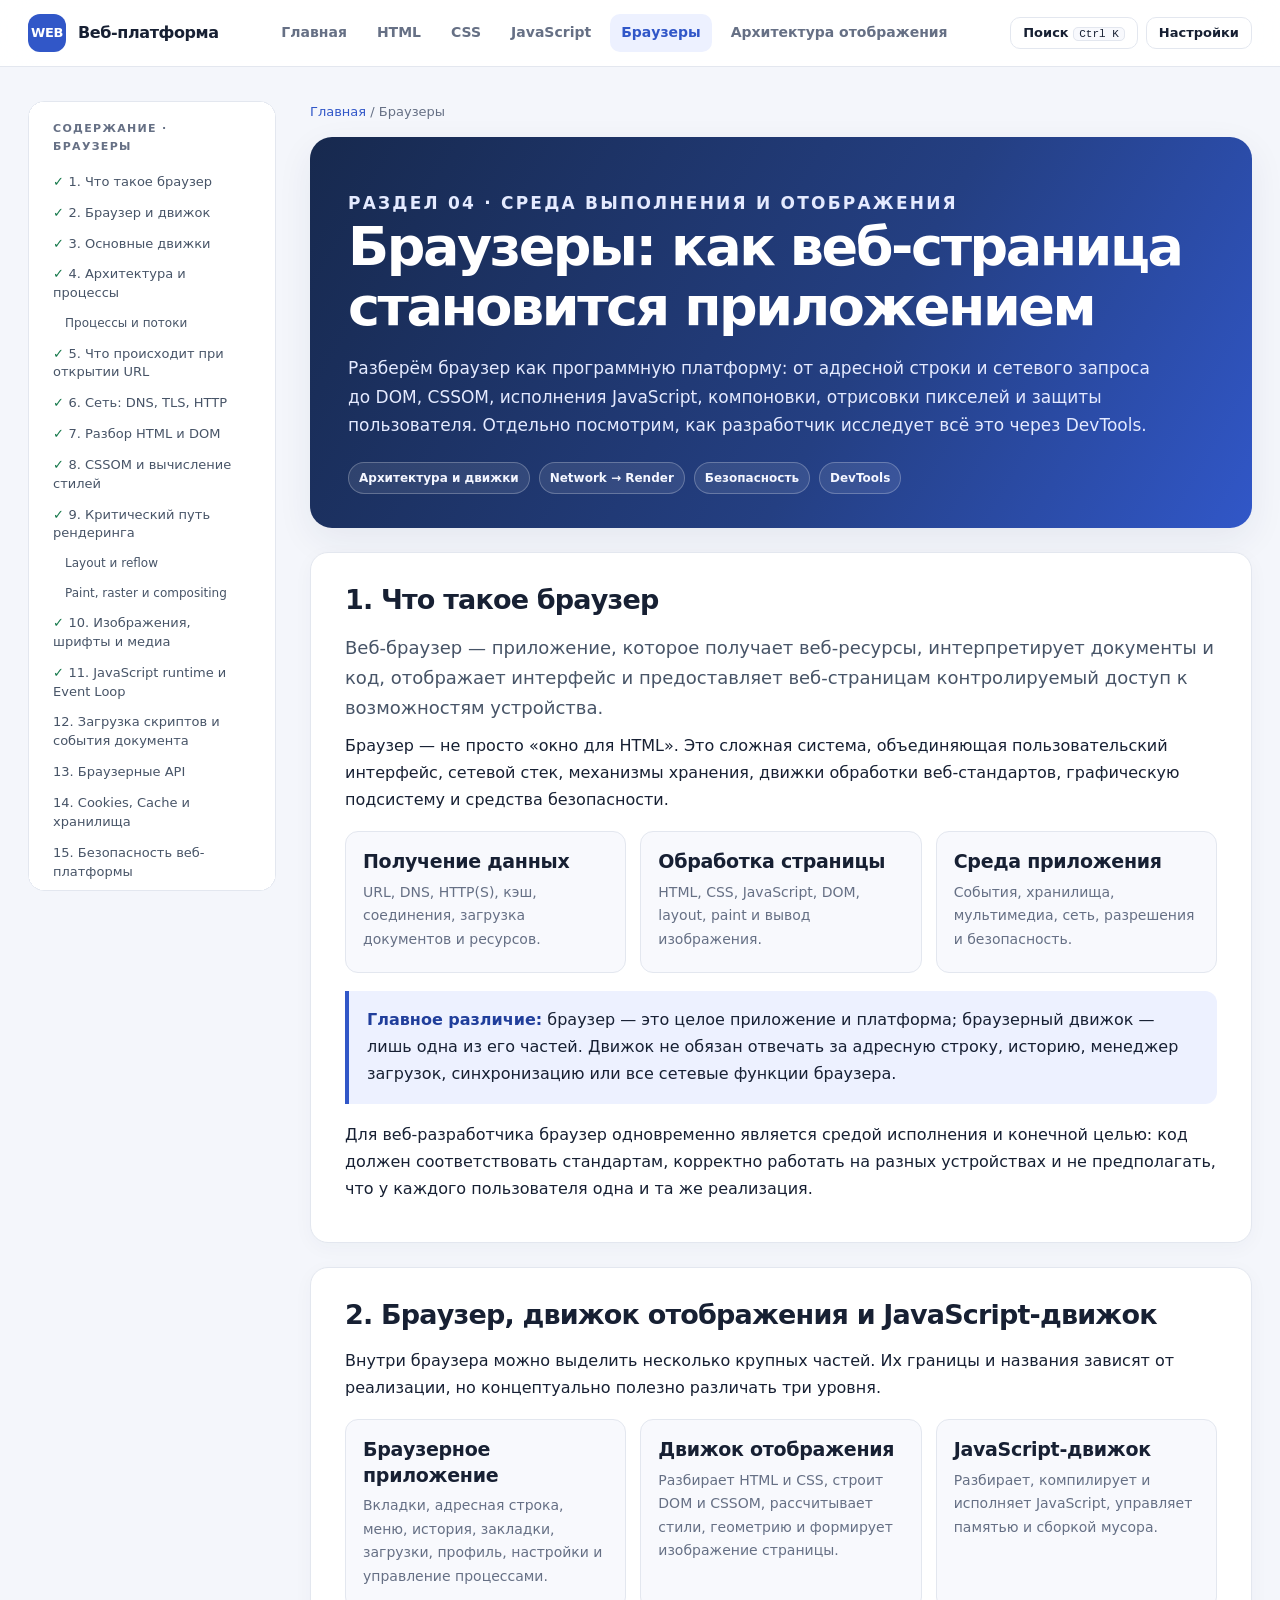
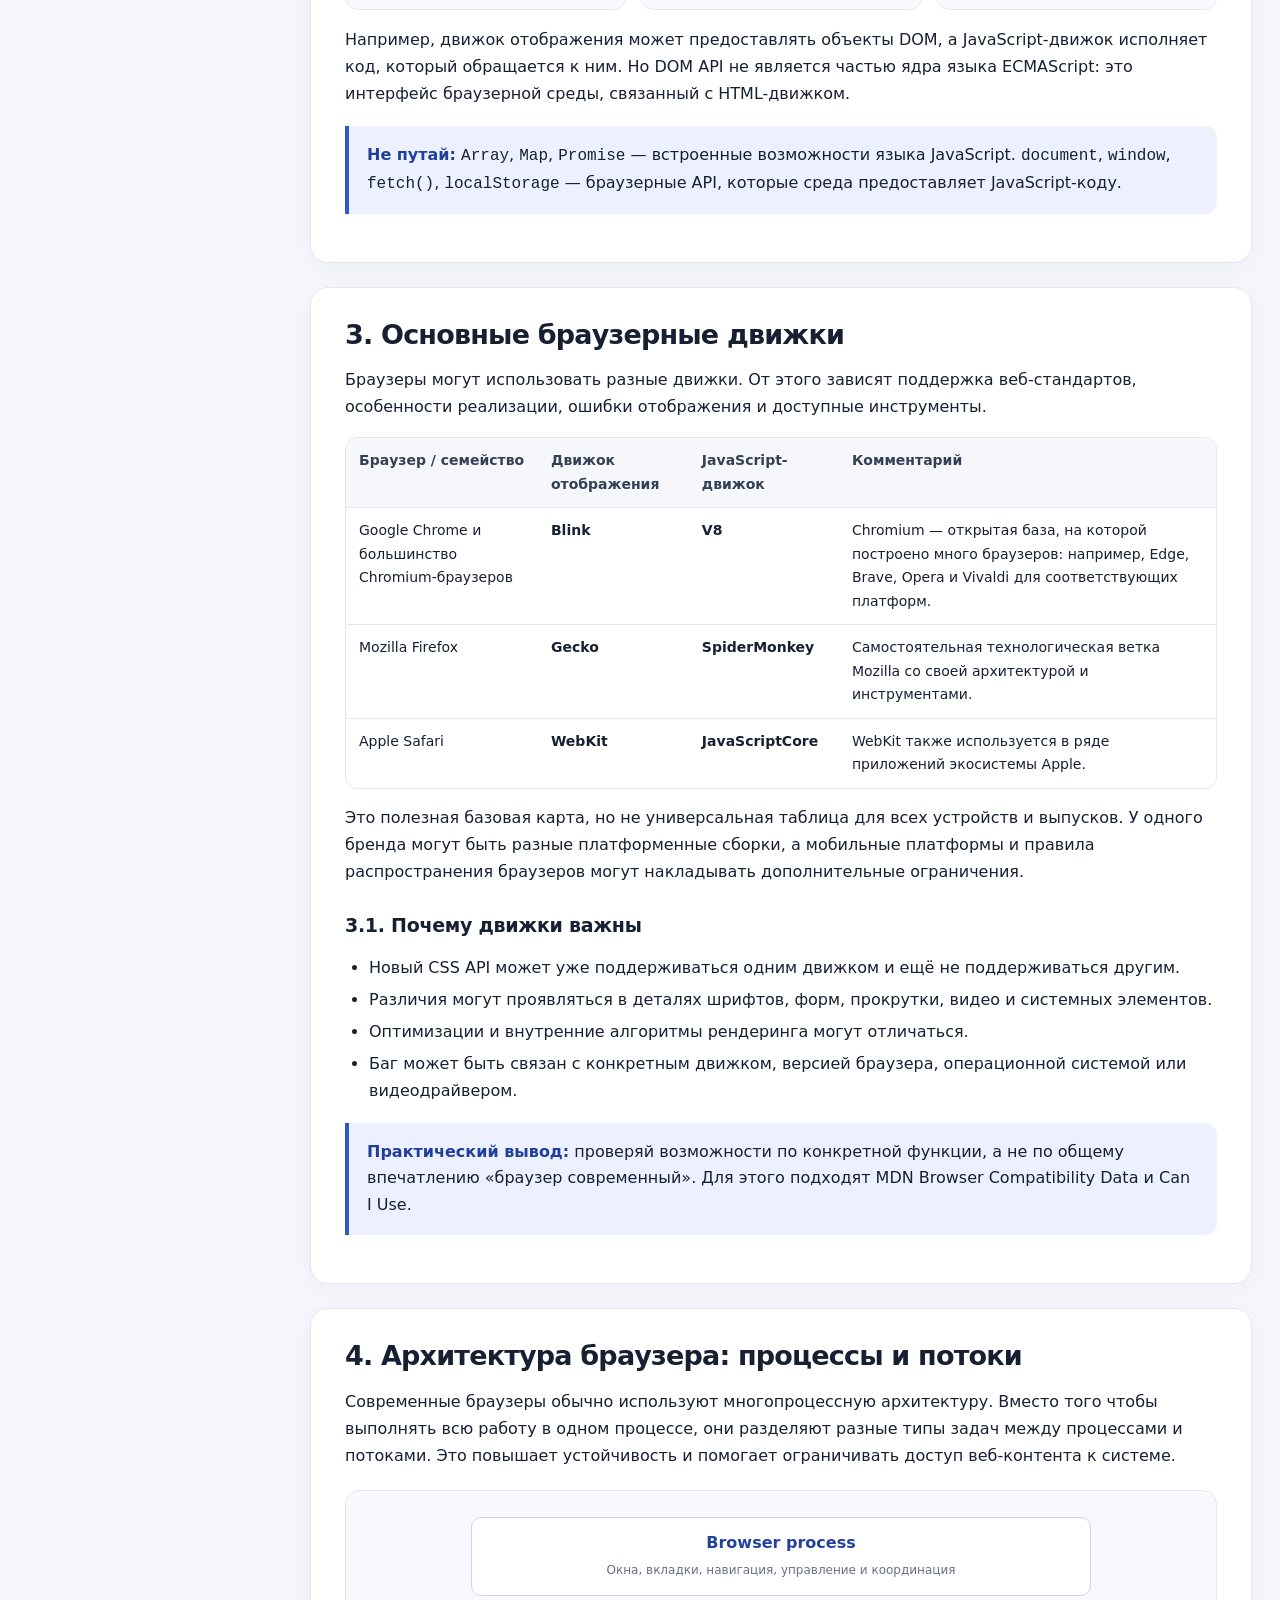
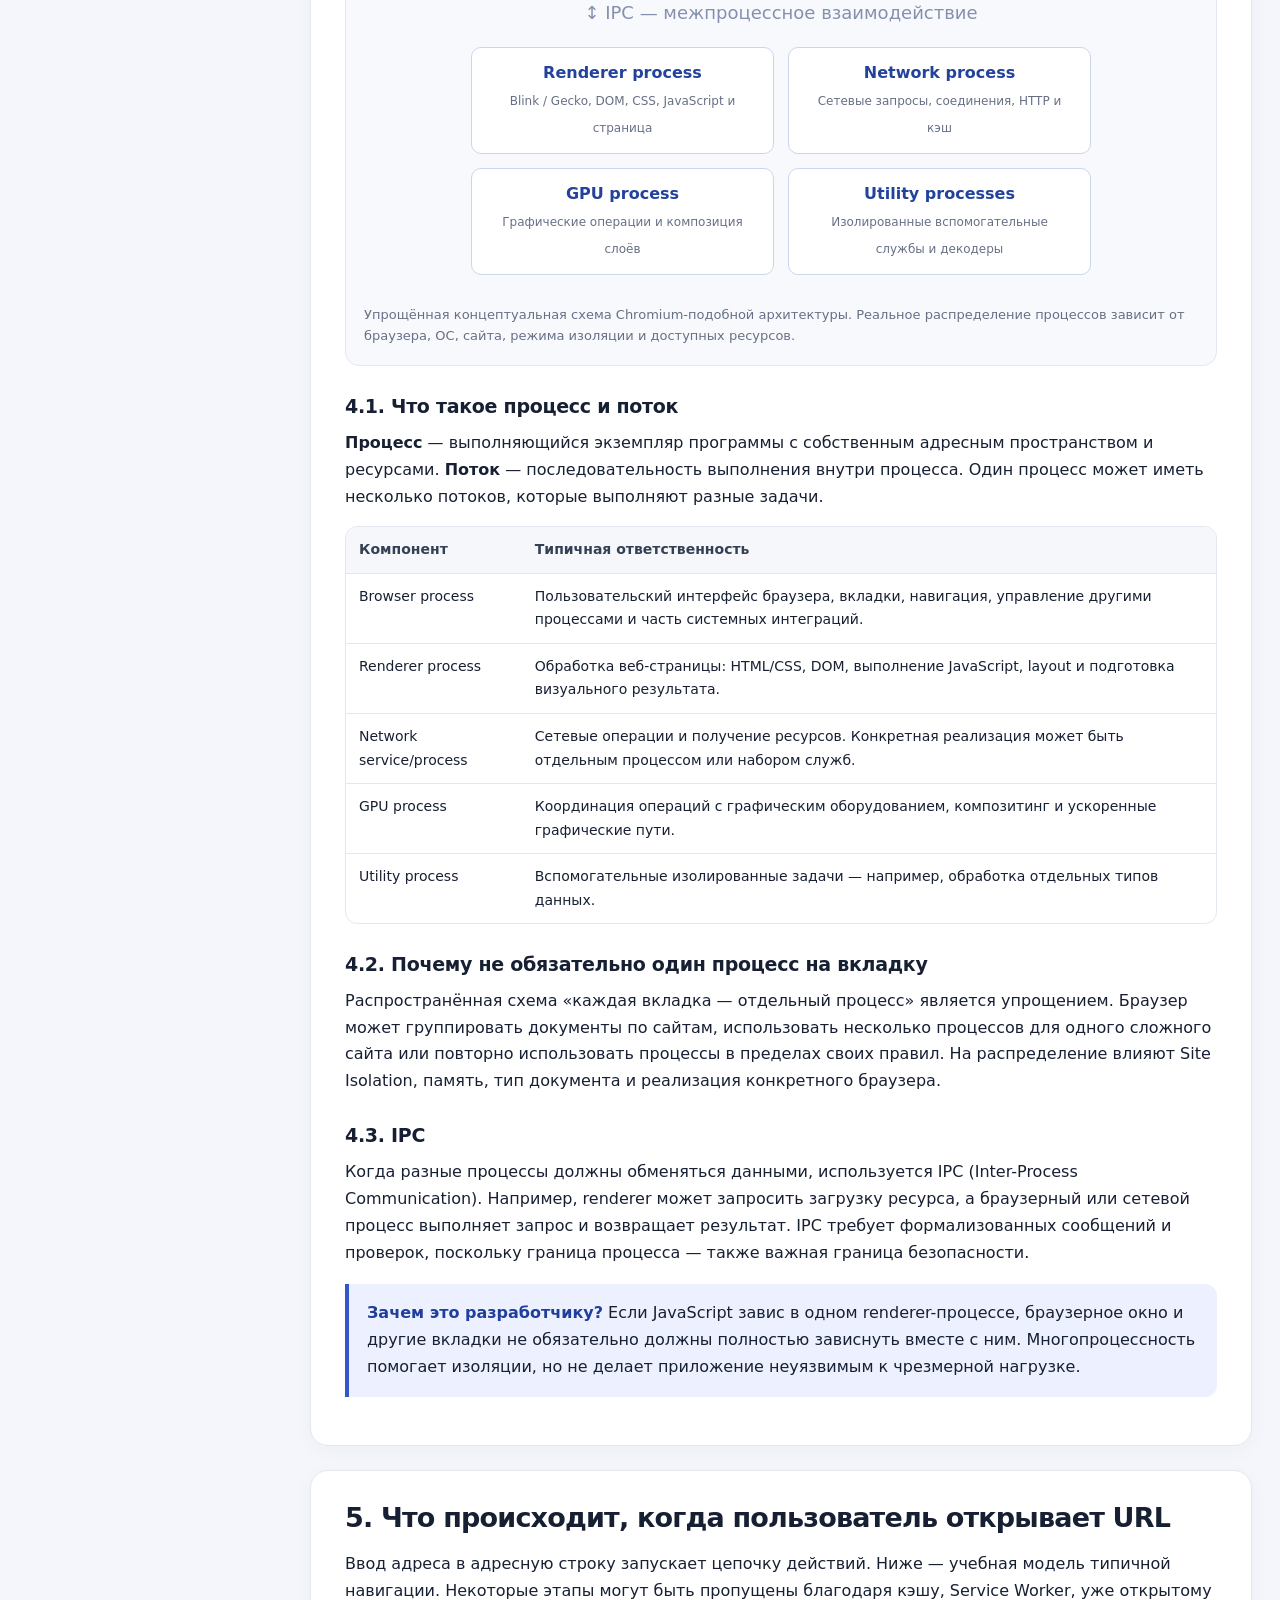
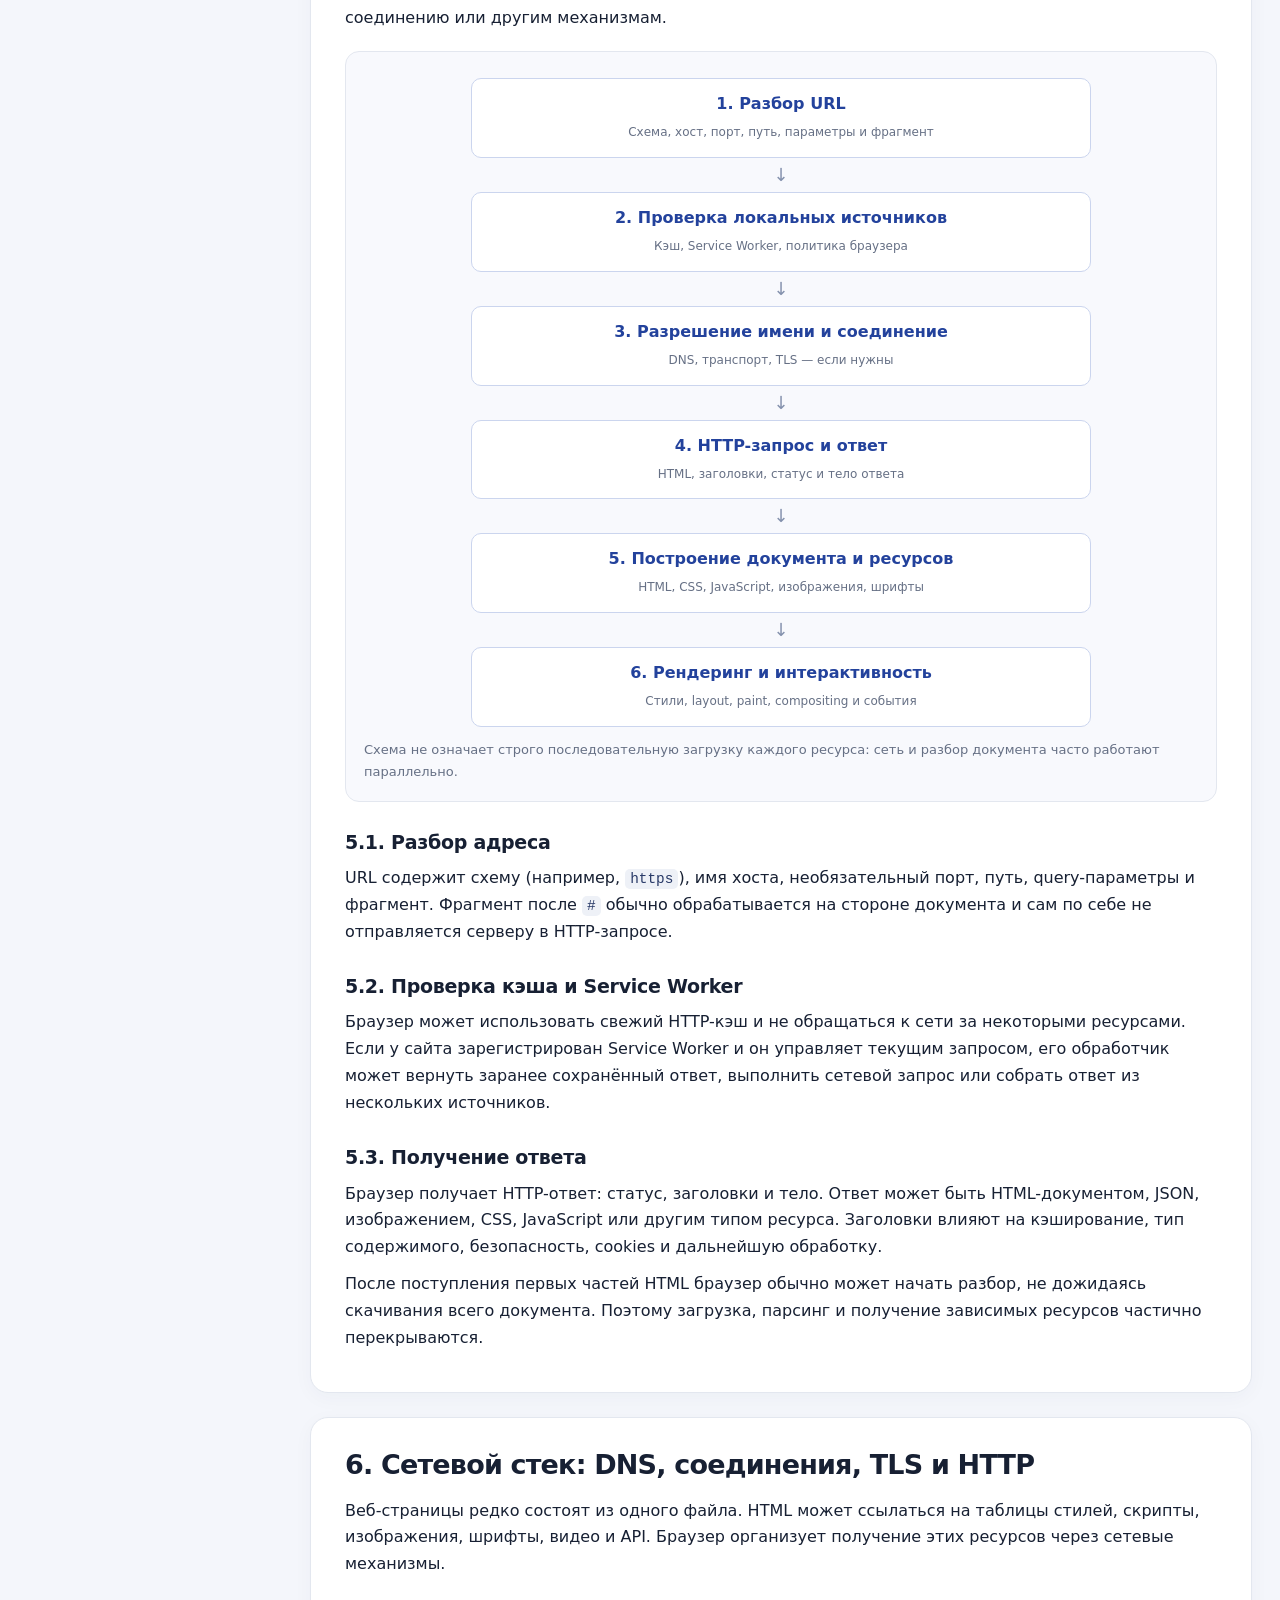
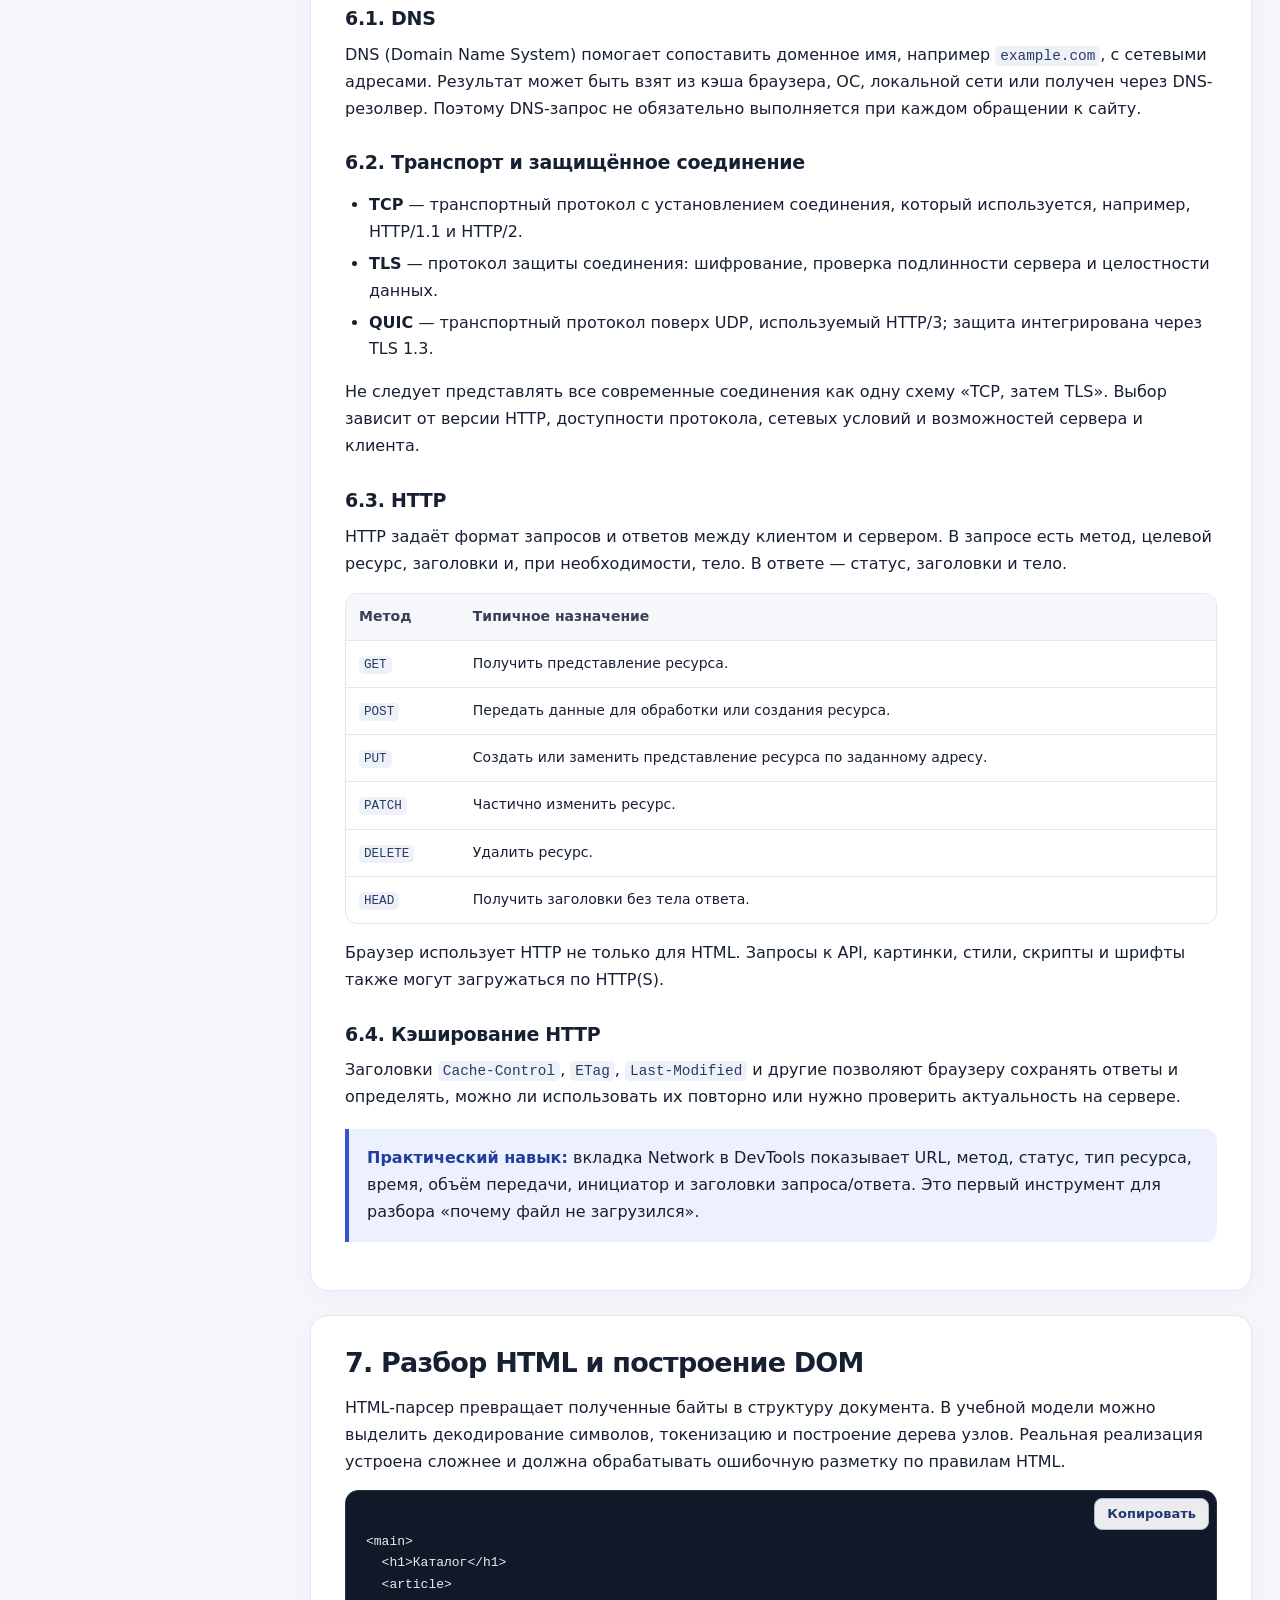
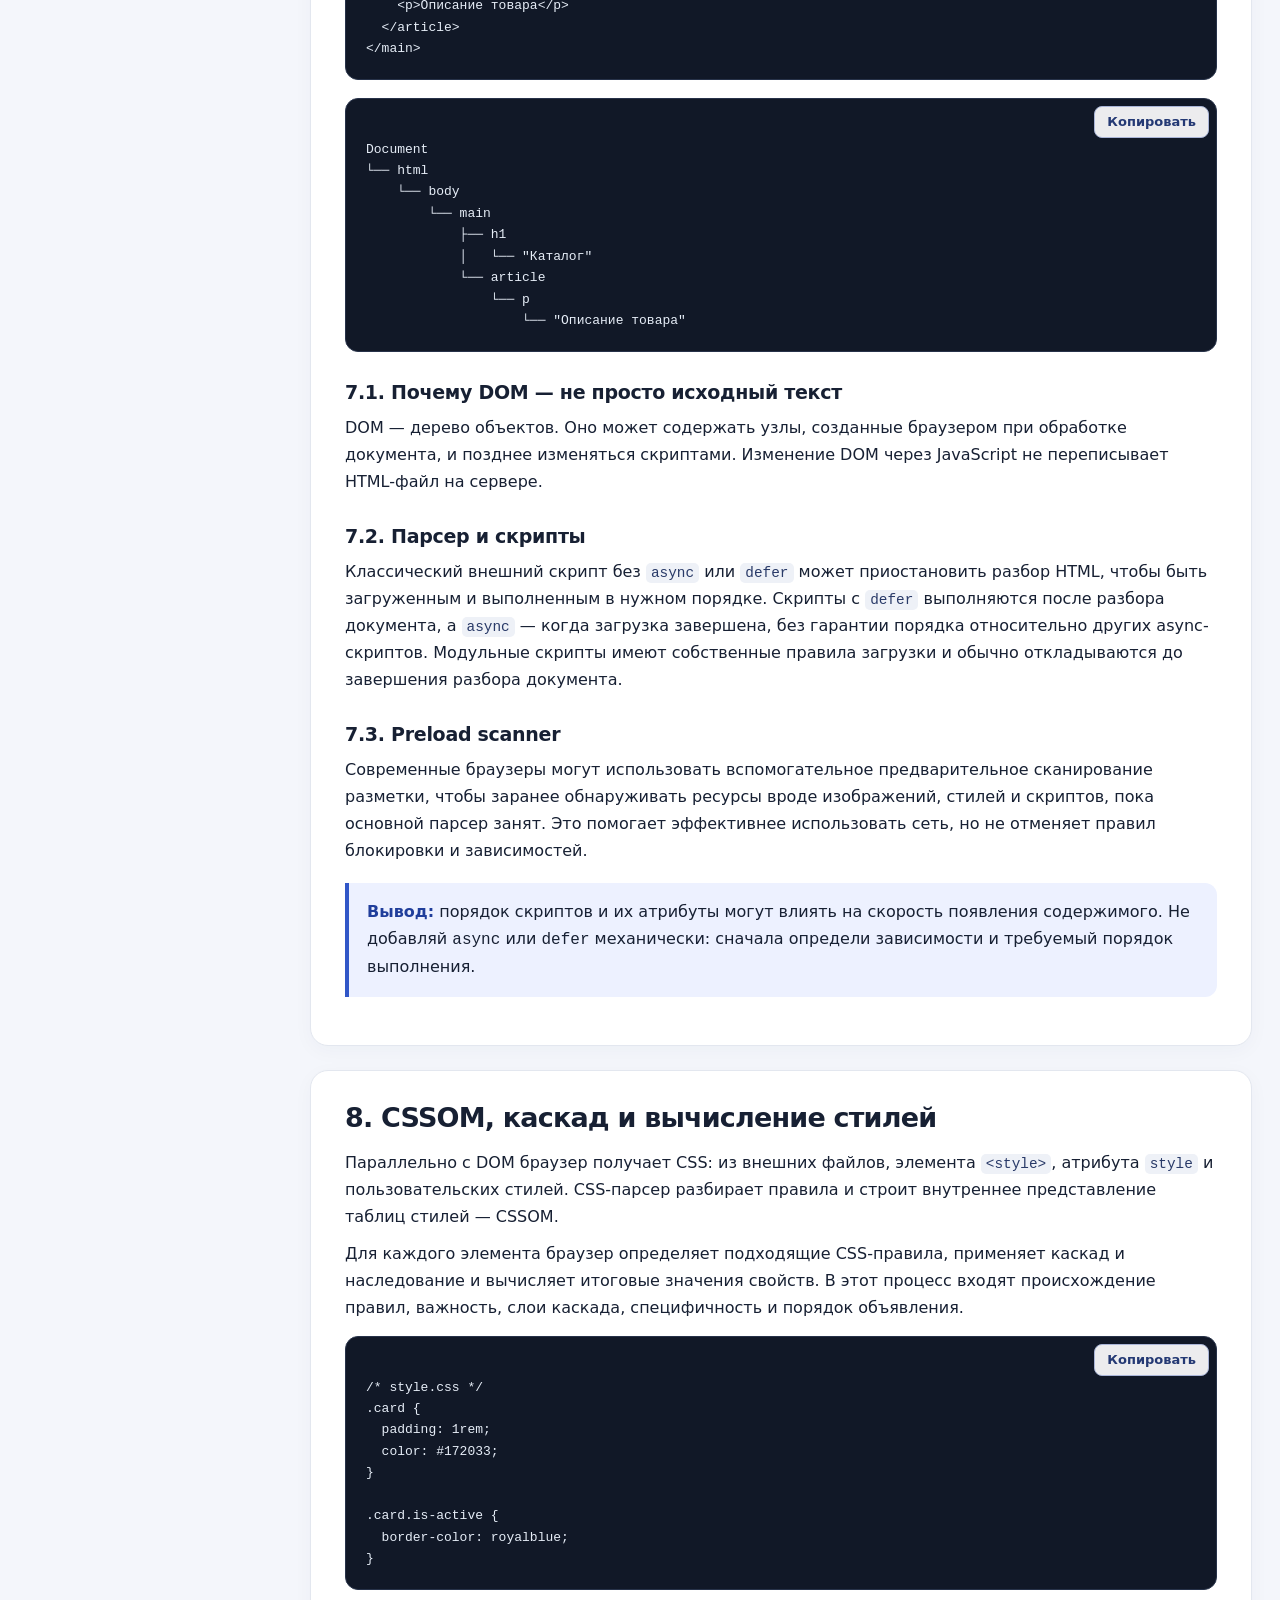
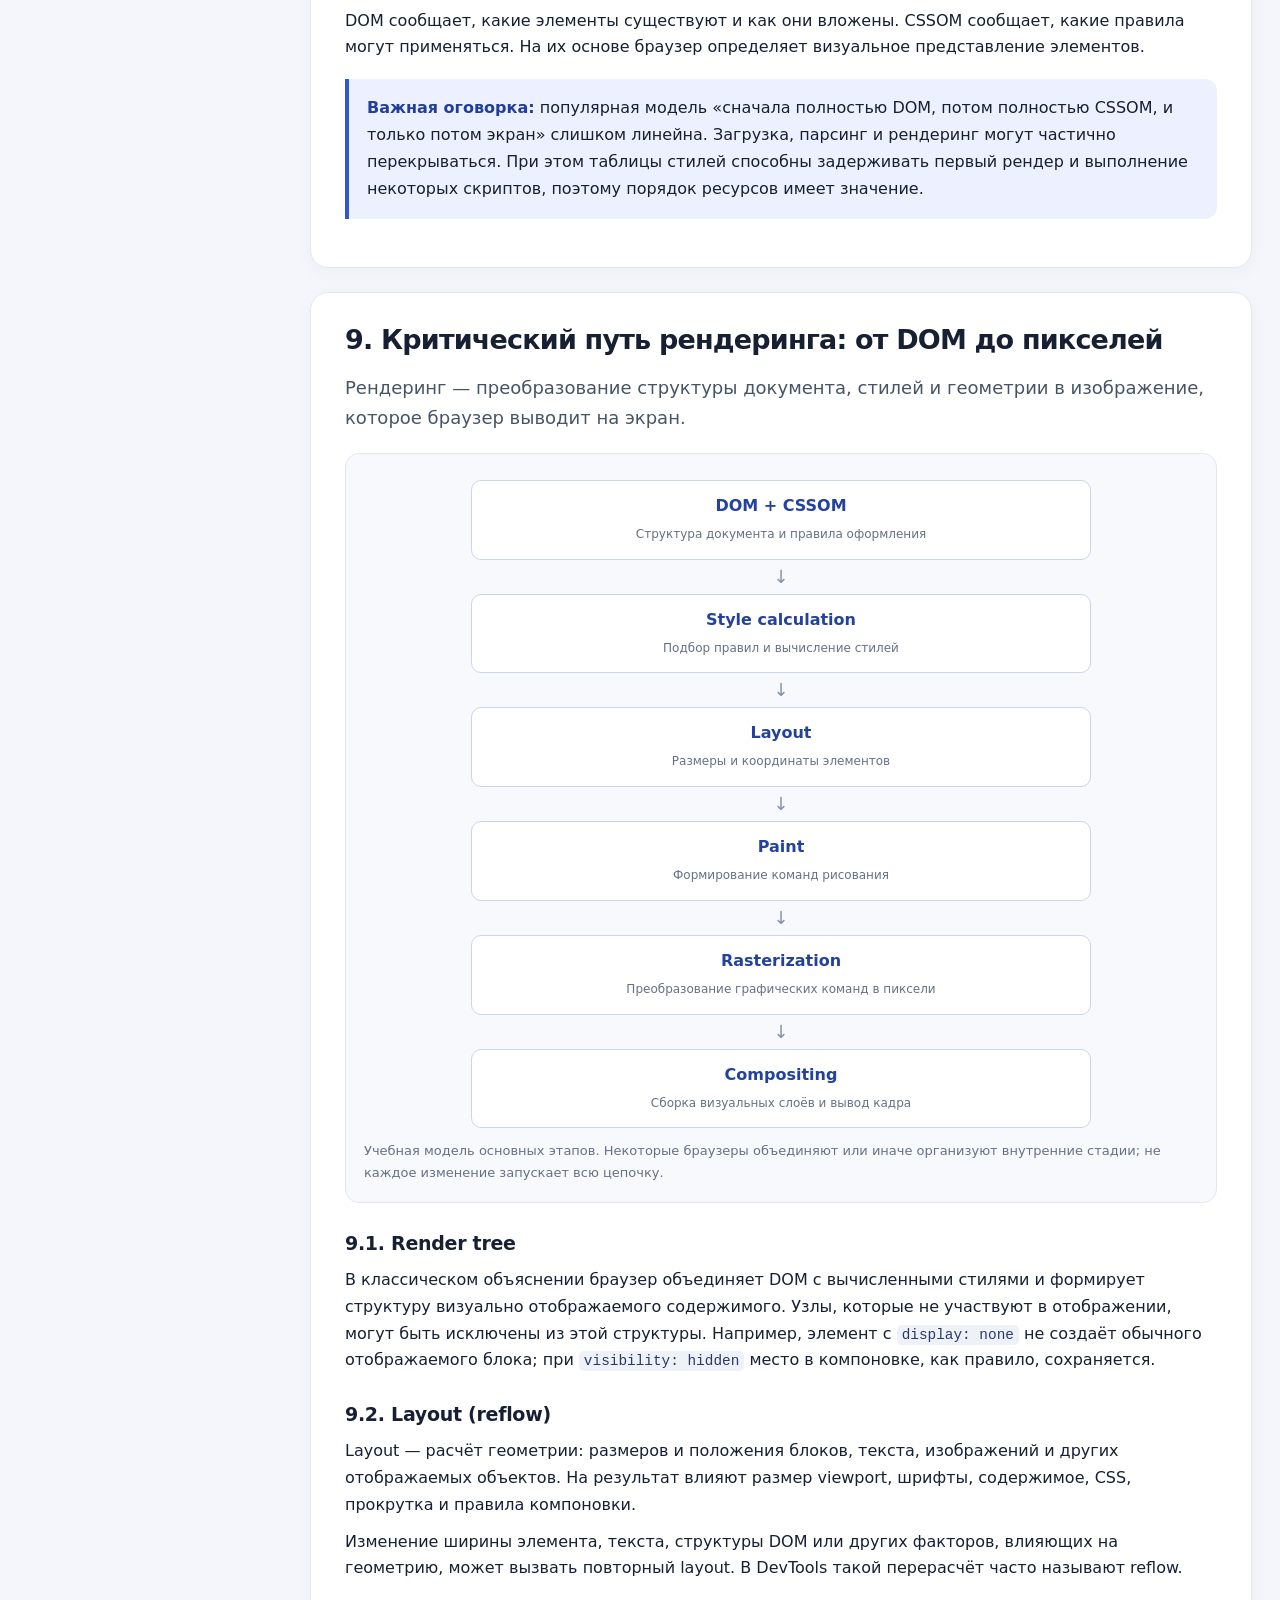
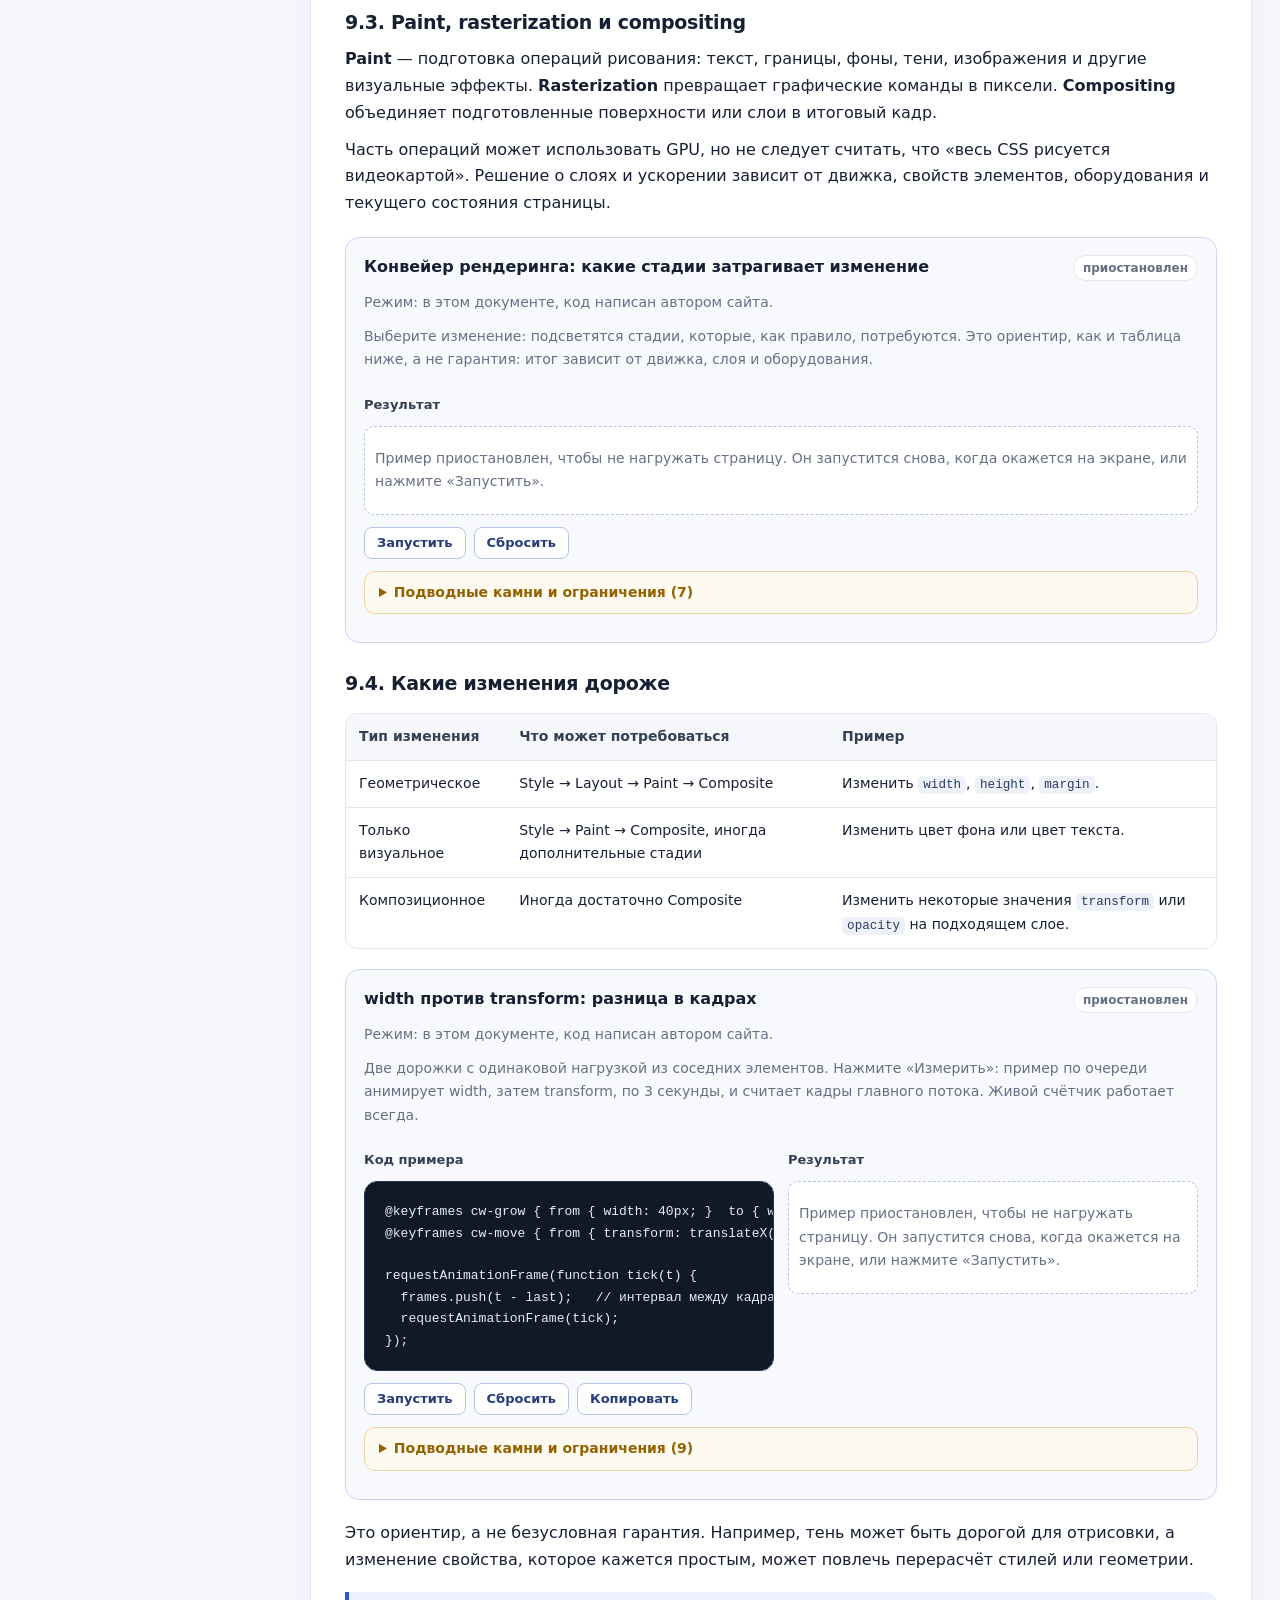
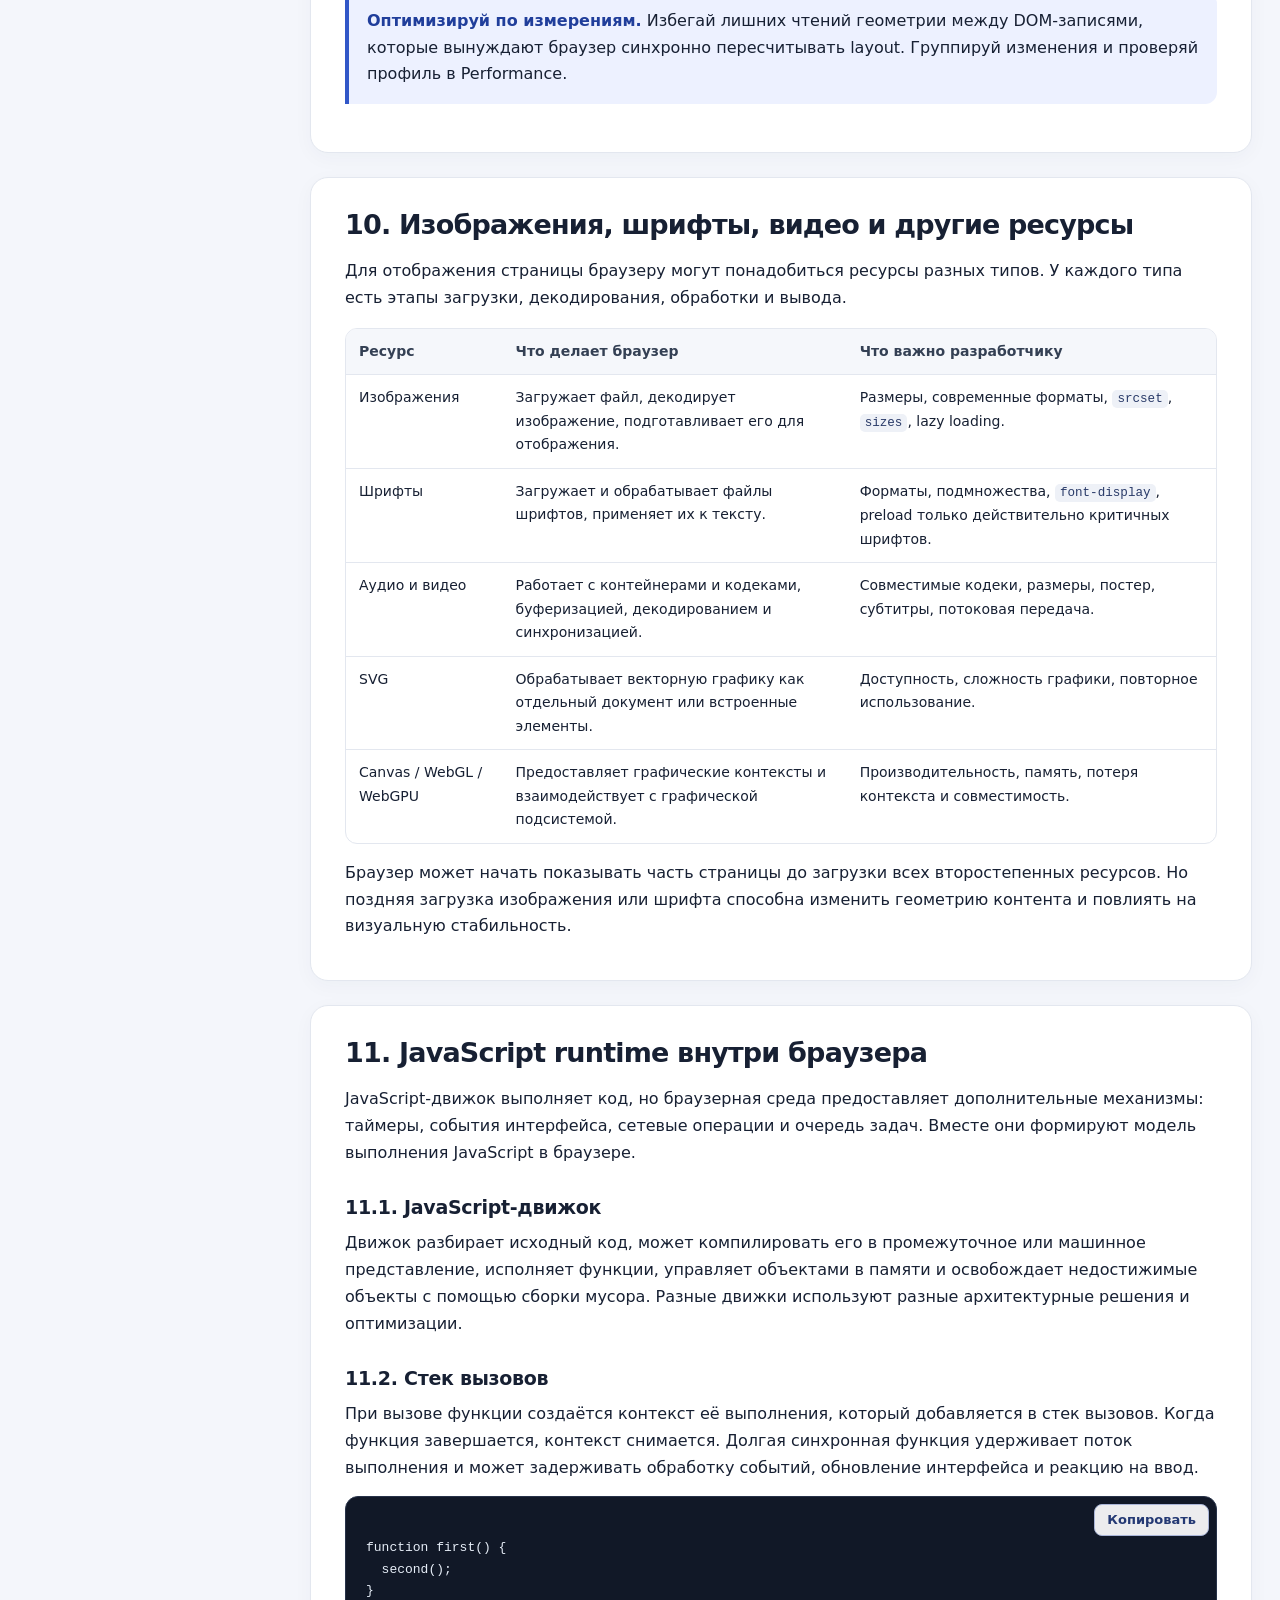
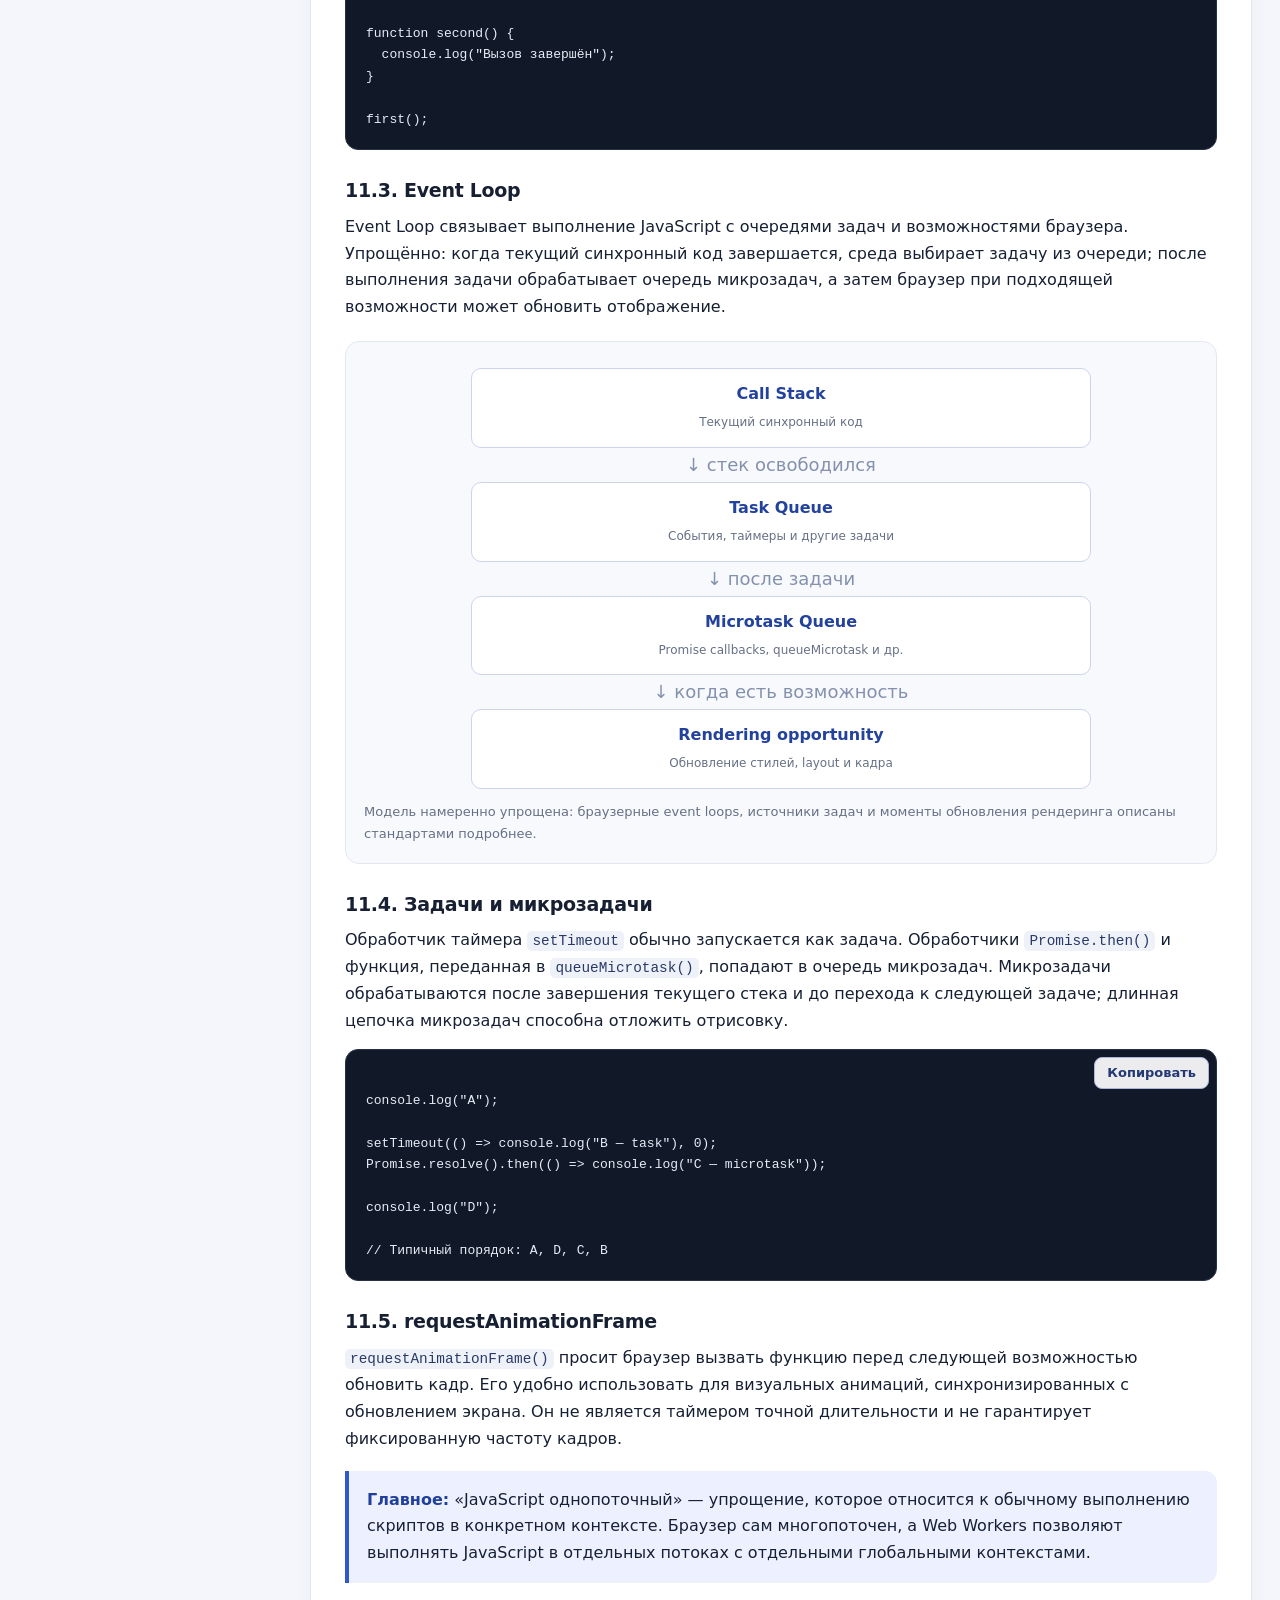
==== commit f85b1b86: "Add files via upload" ====
--- a/browsers.html
+++ b/browsers.html
@@ -23,6 +23,7 @@
       <a href="css.html">CSS</a>
       <a href="javascript.html">JavaScript</a>
       <a href="browsers.html" aria-current="page">Браузеры</a>
+      <a href="chapters/browser-pipeline.html">Архитектура отображения</a>
     </nav>
   </header>
 
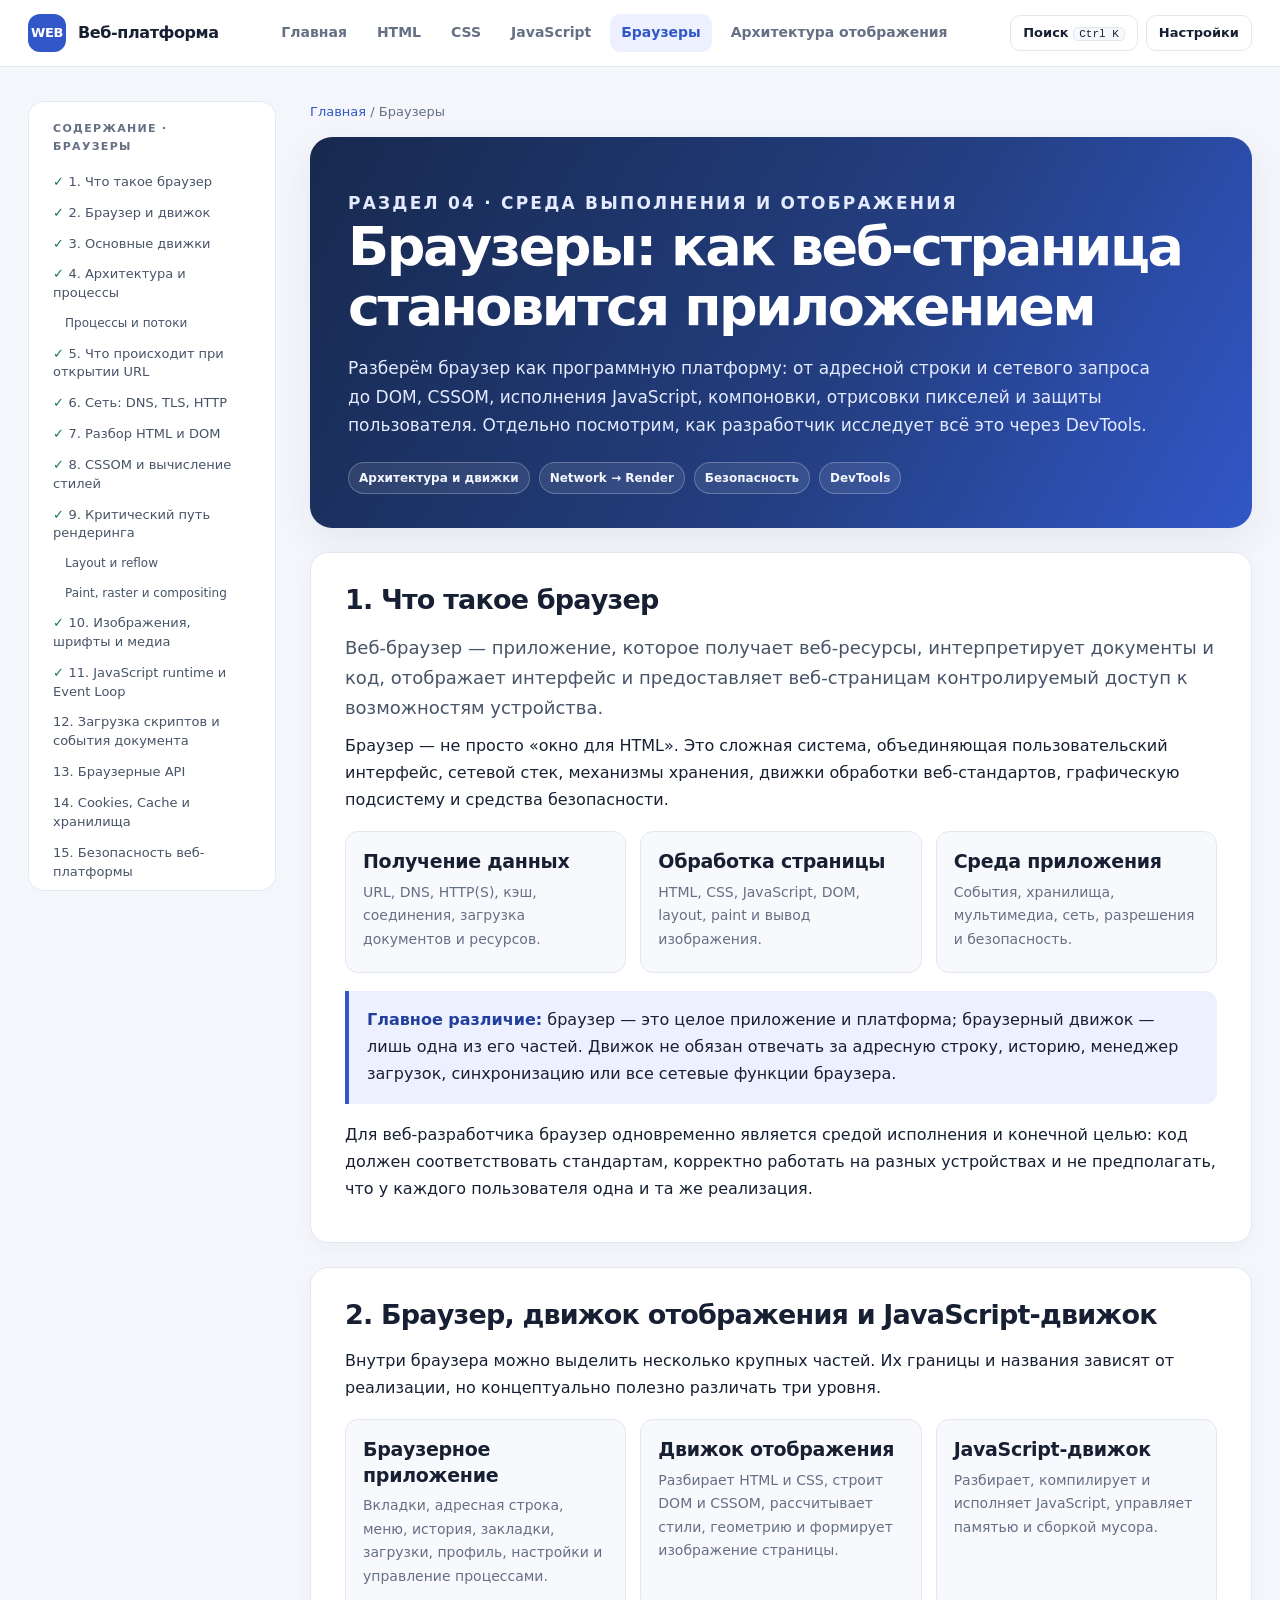
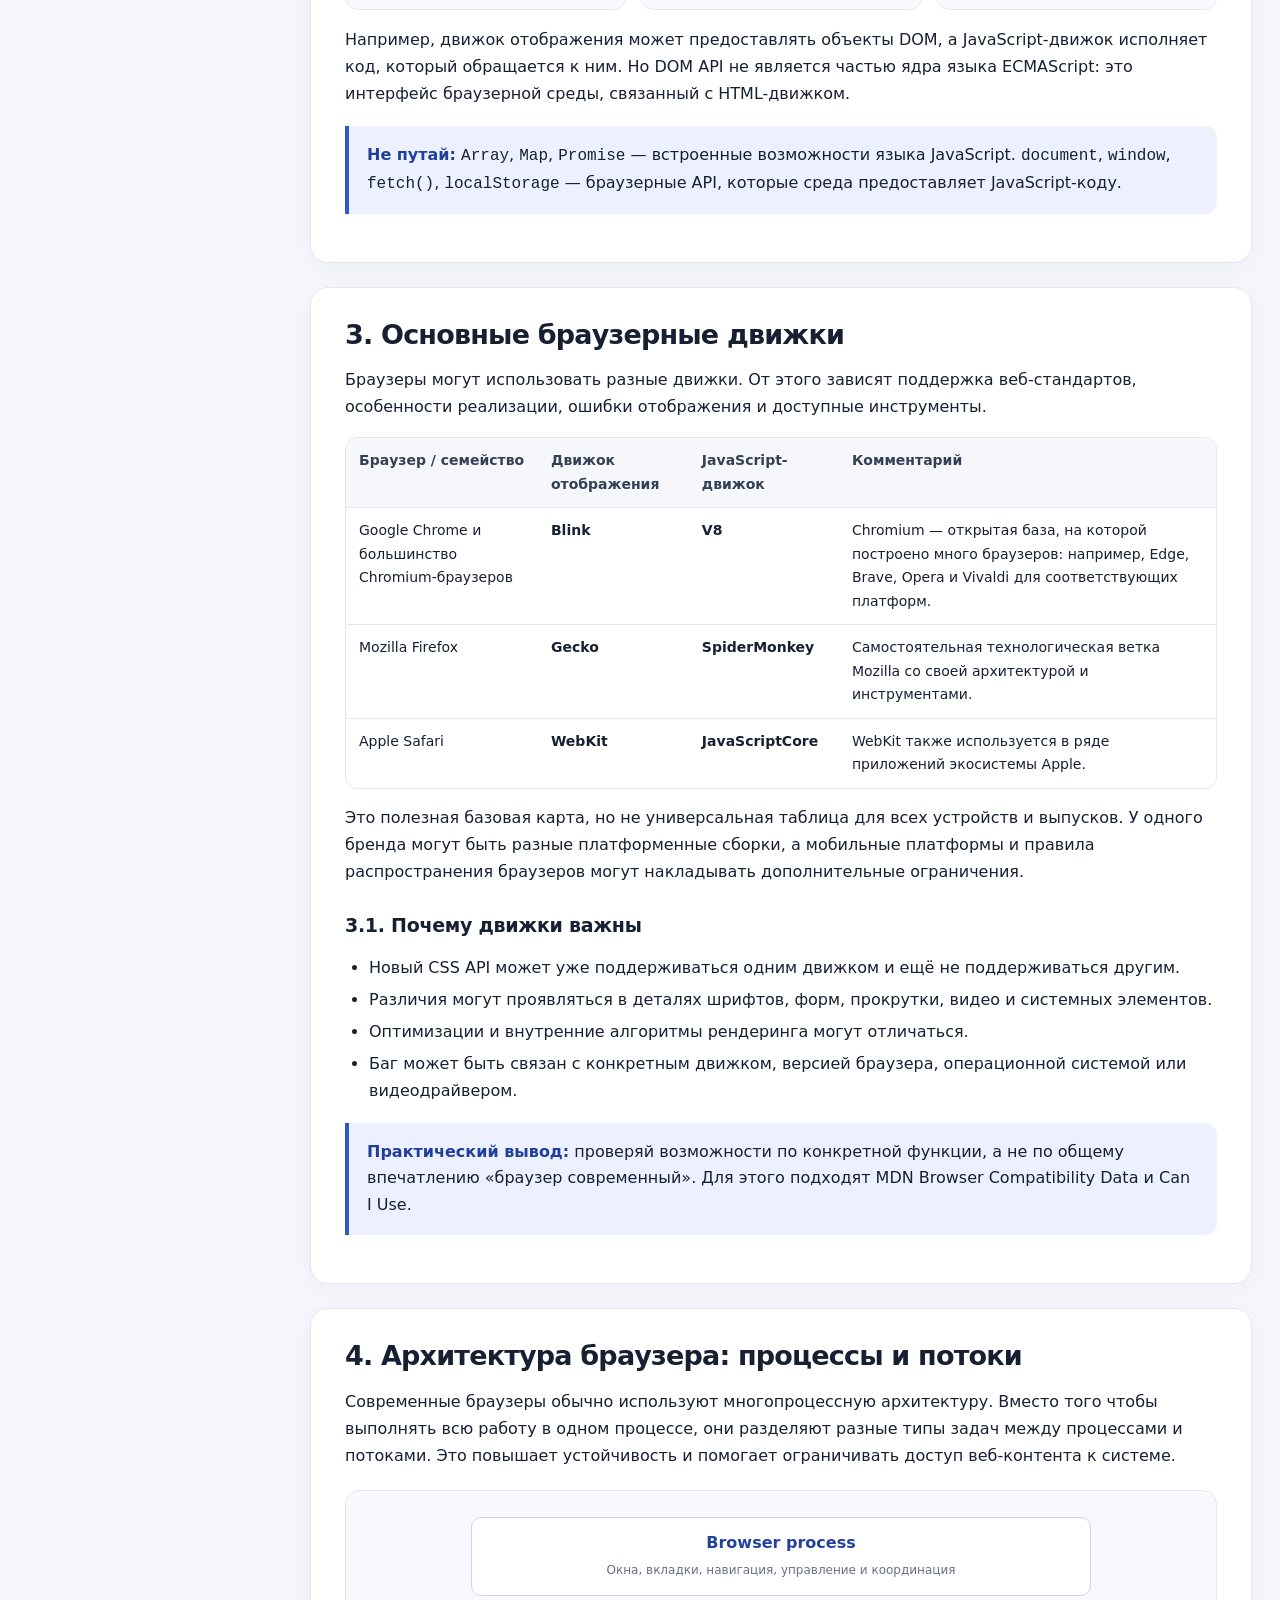
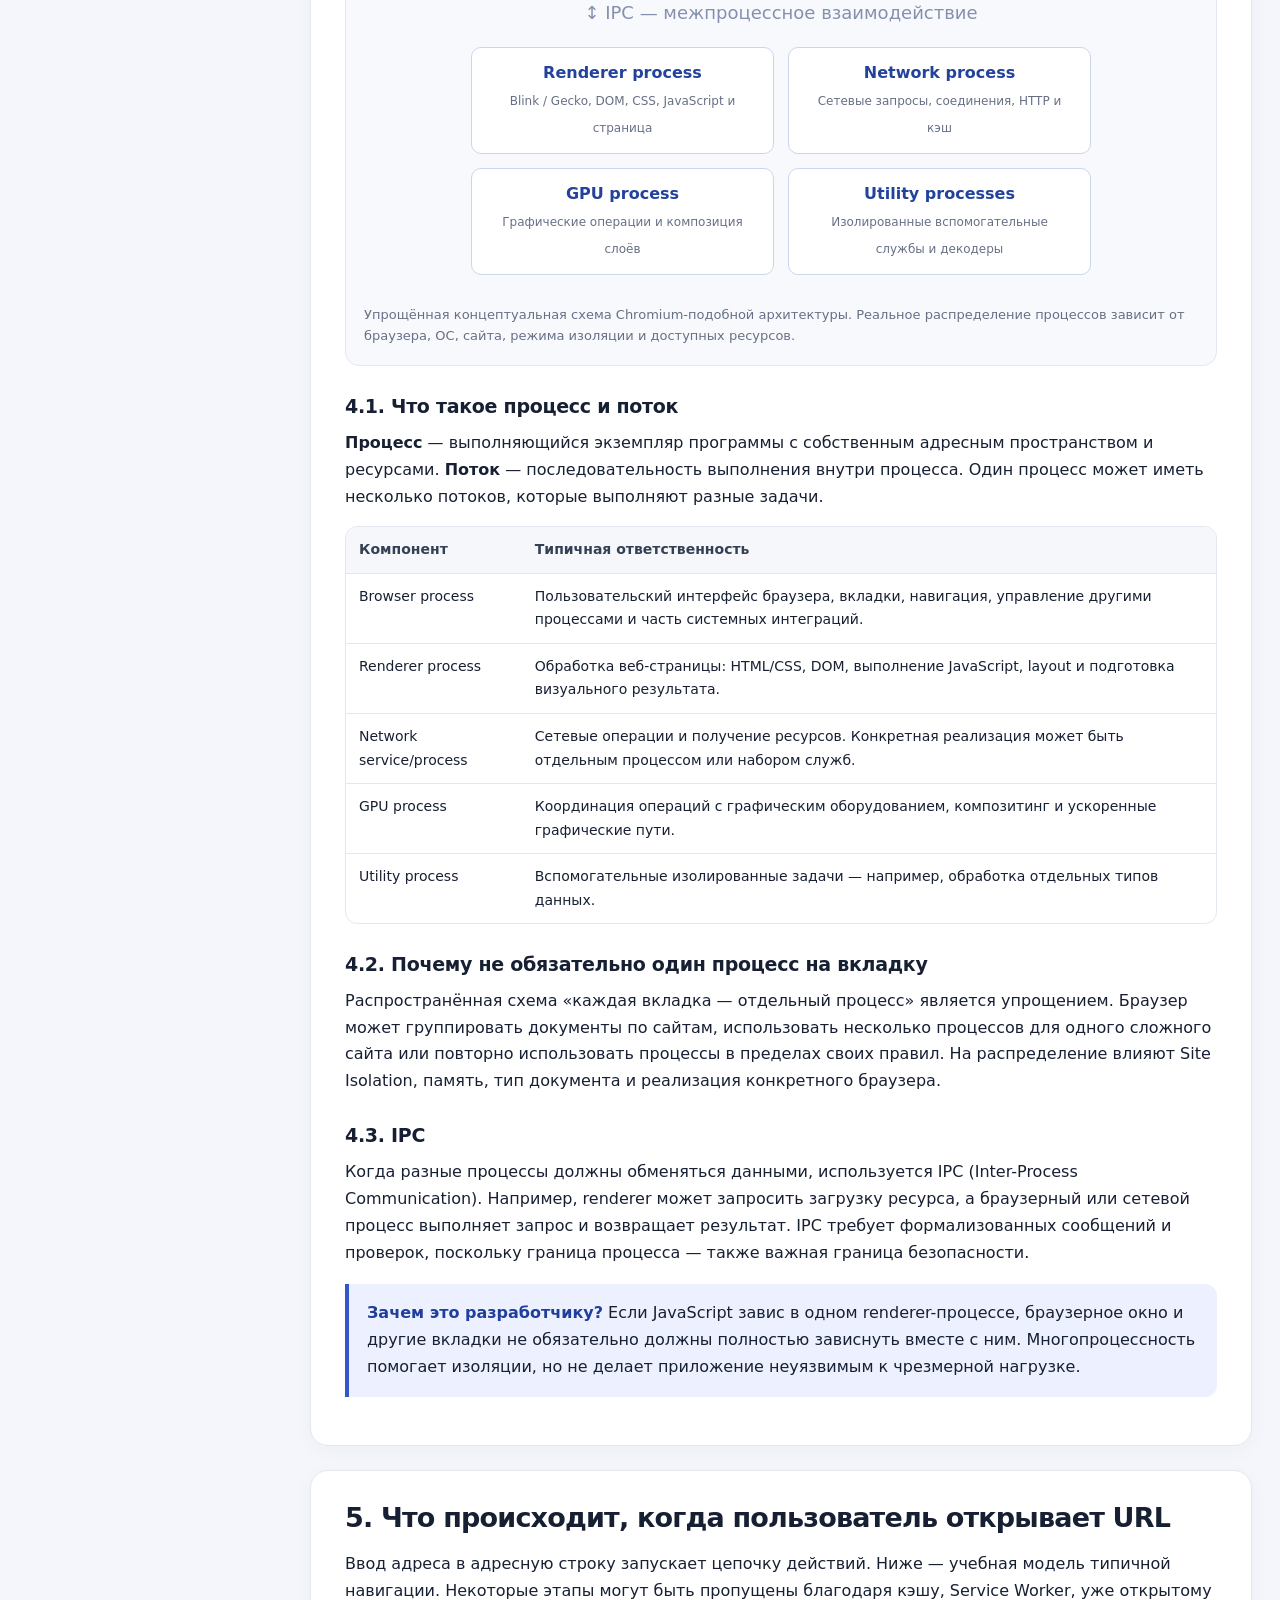
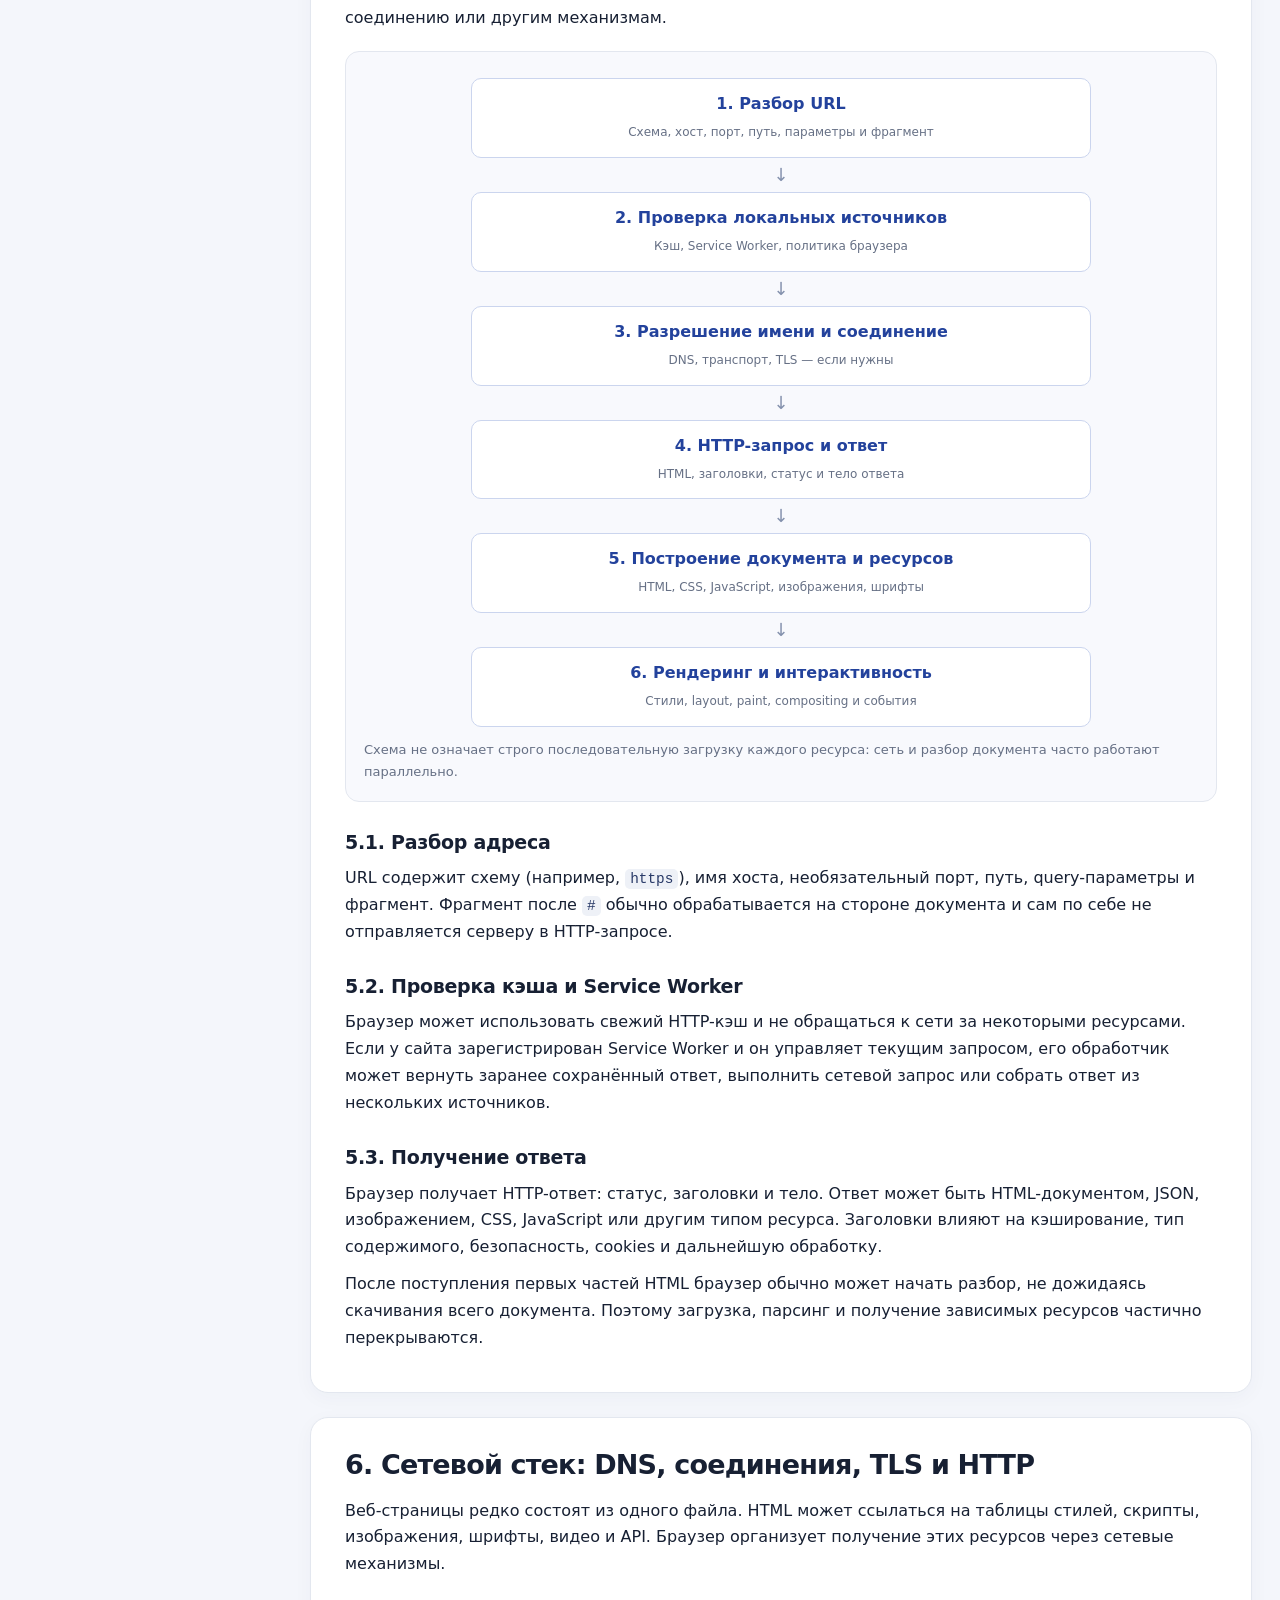
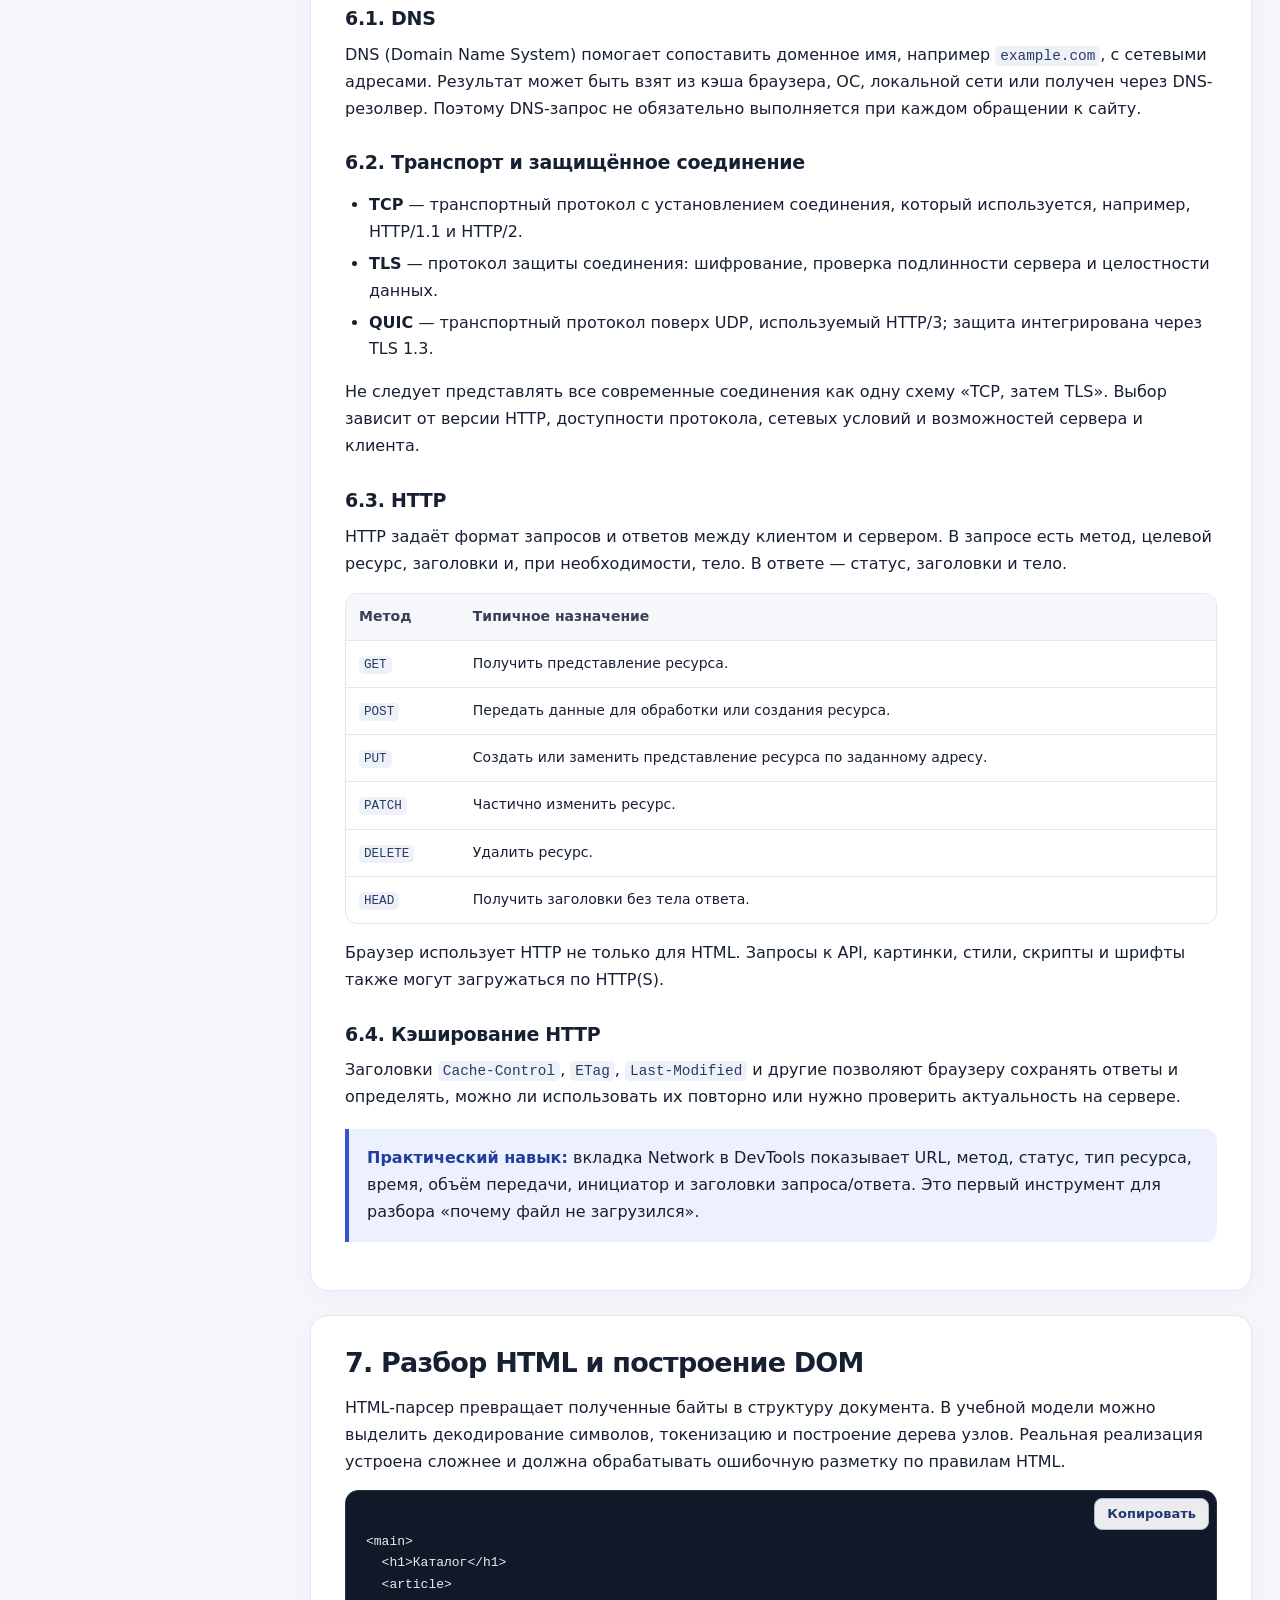
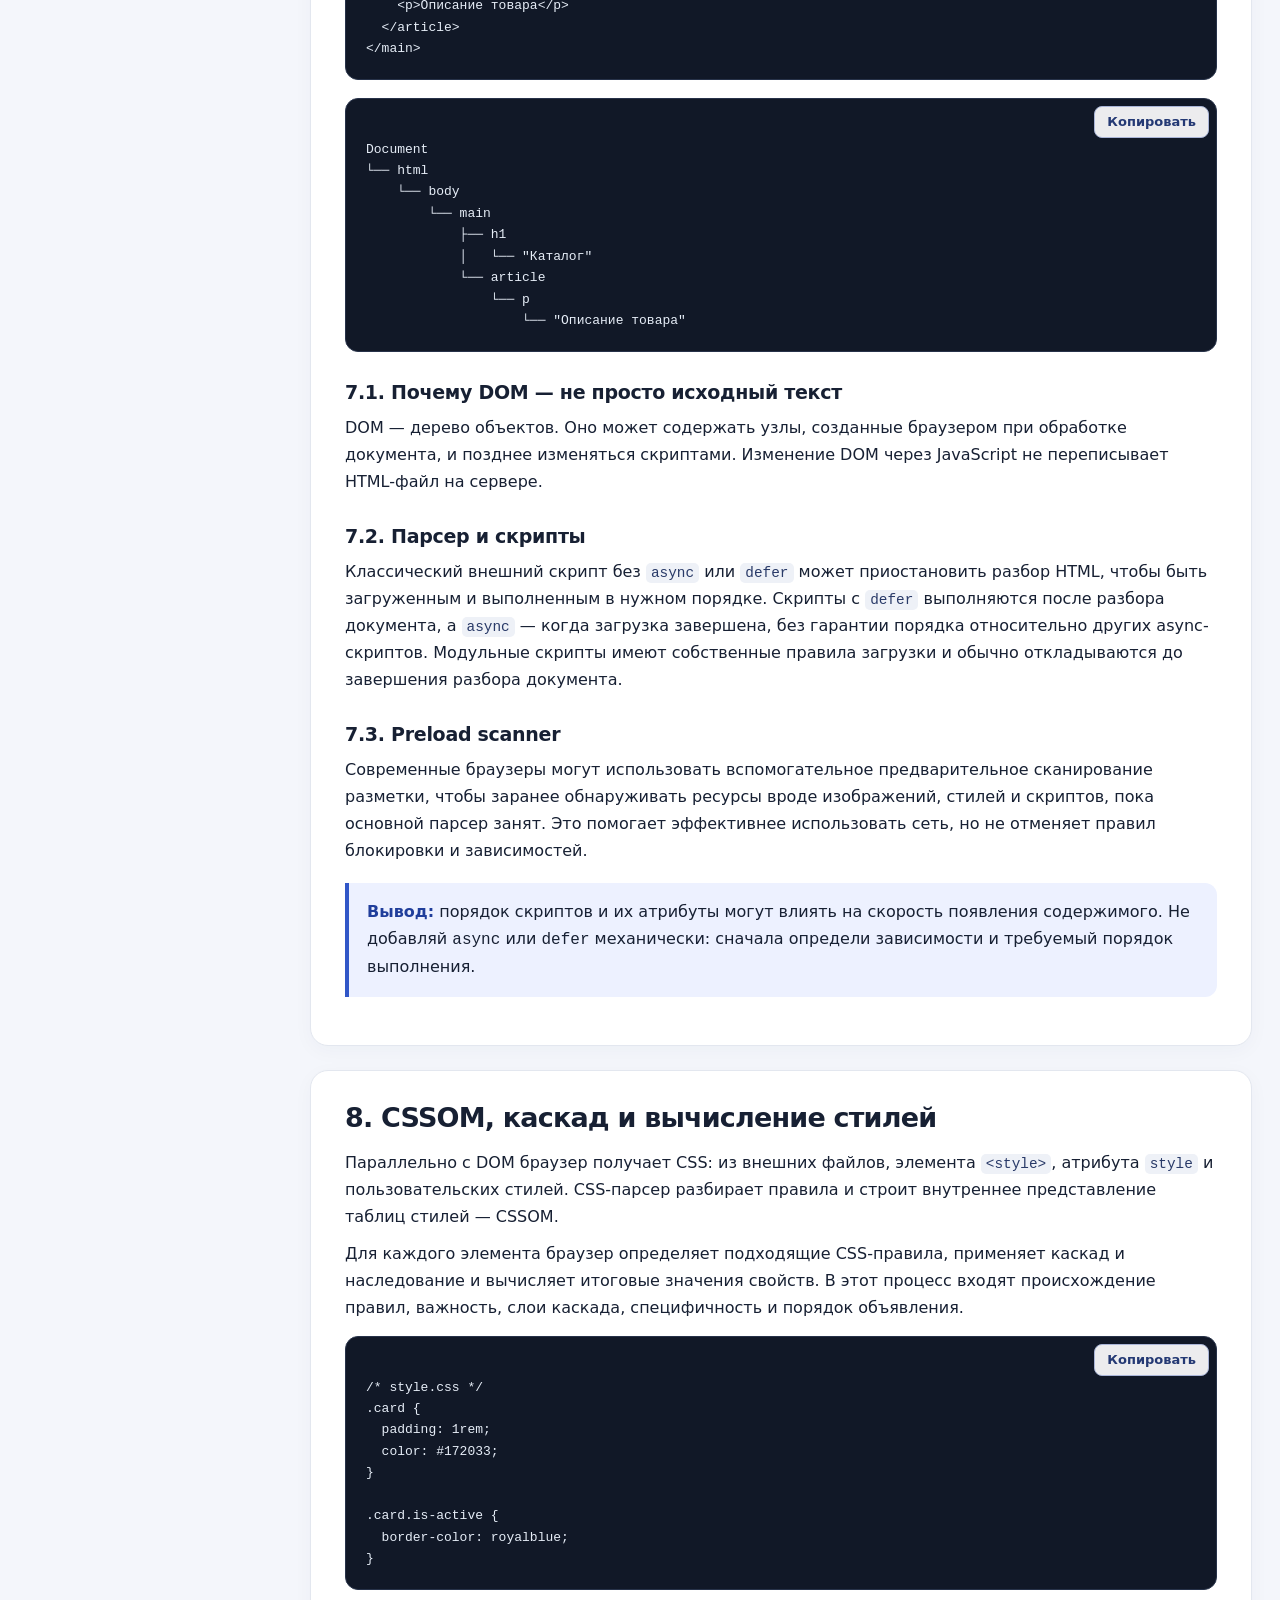
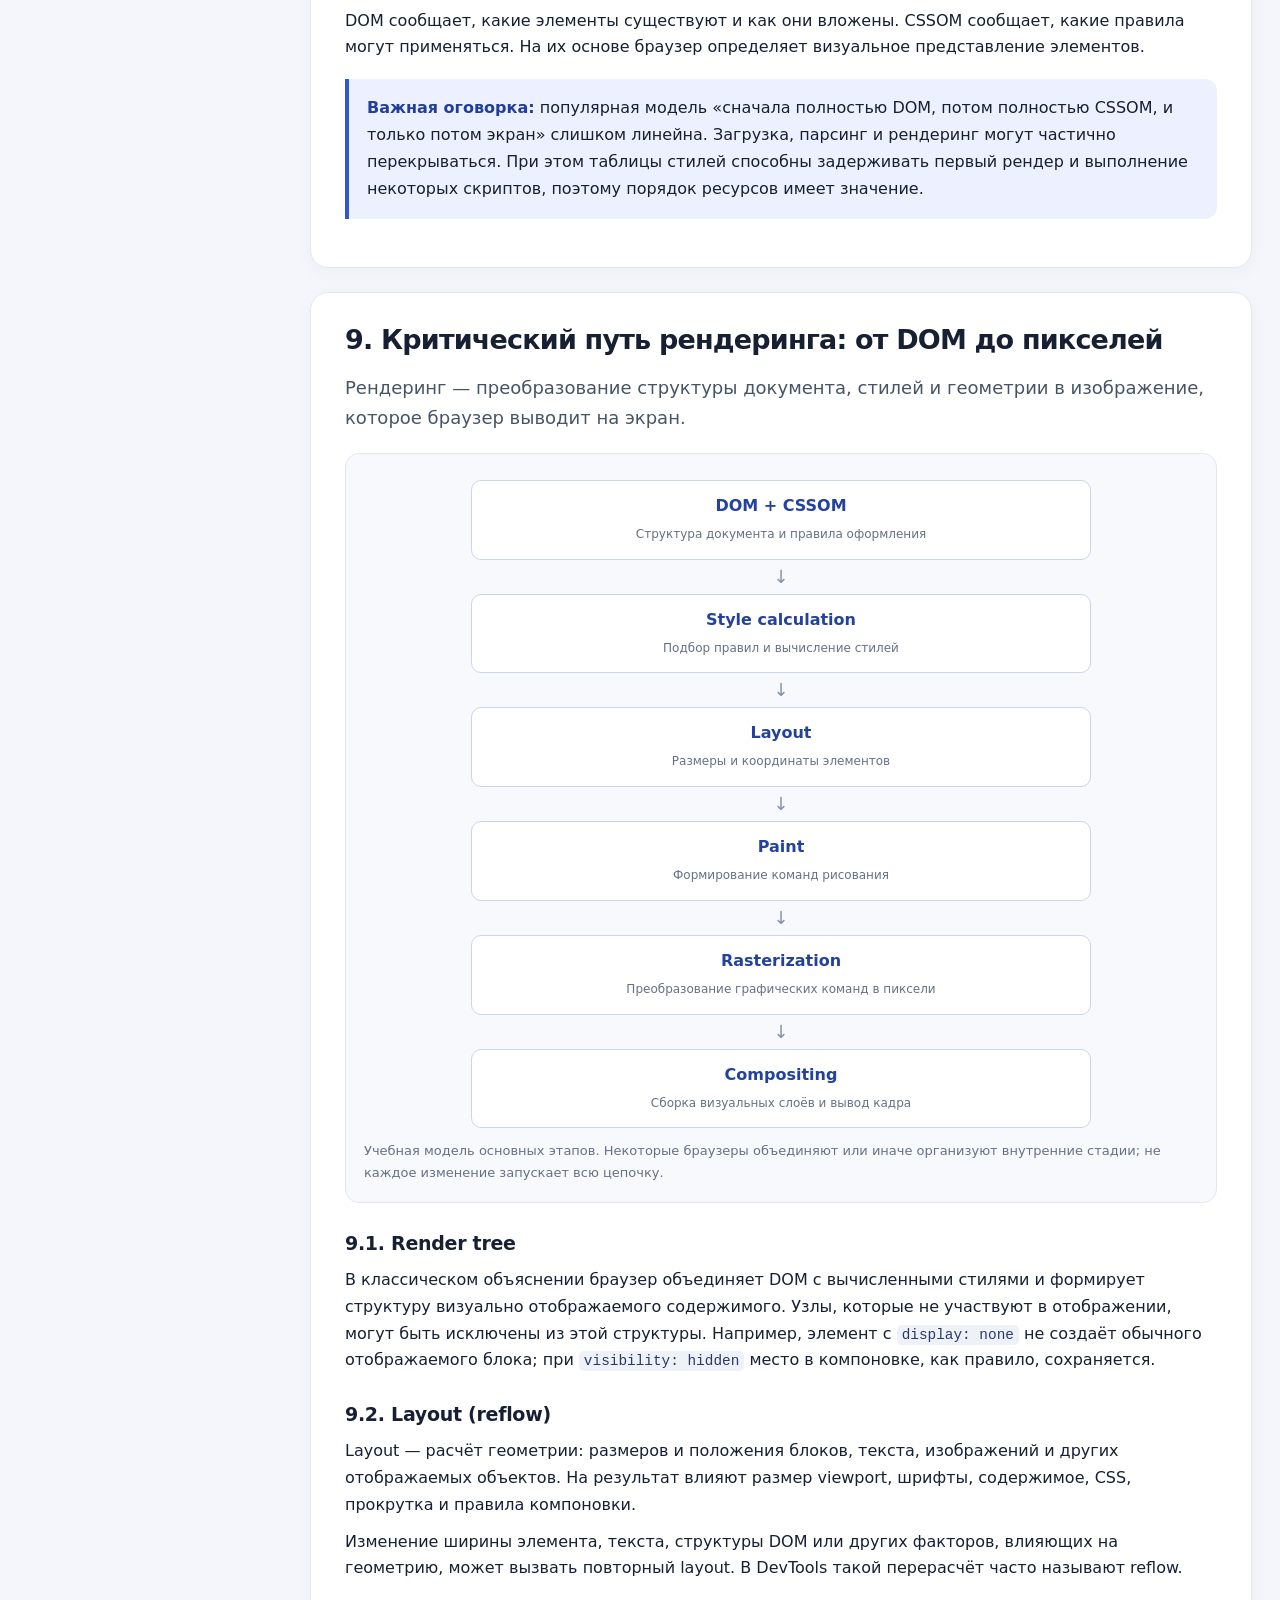
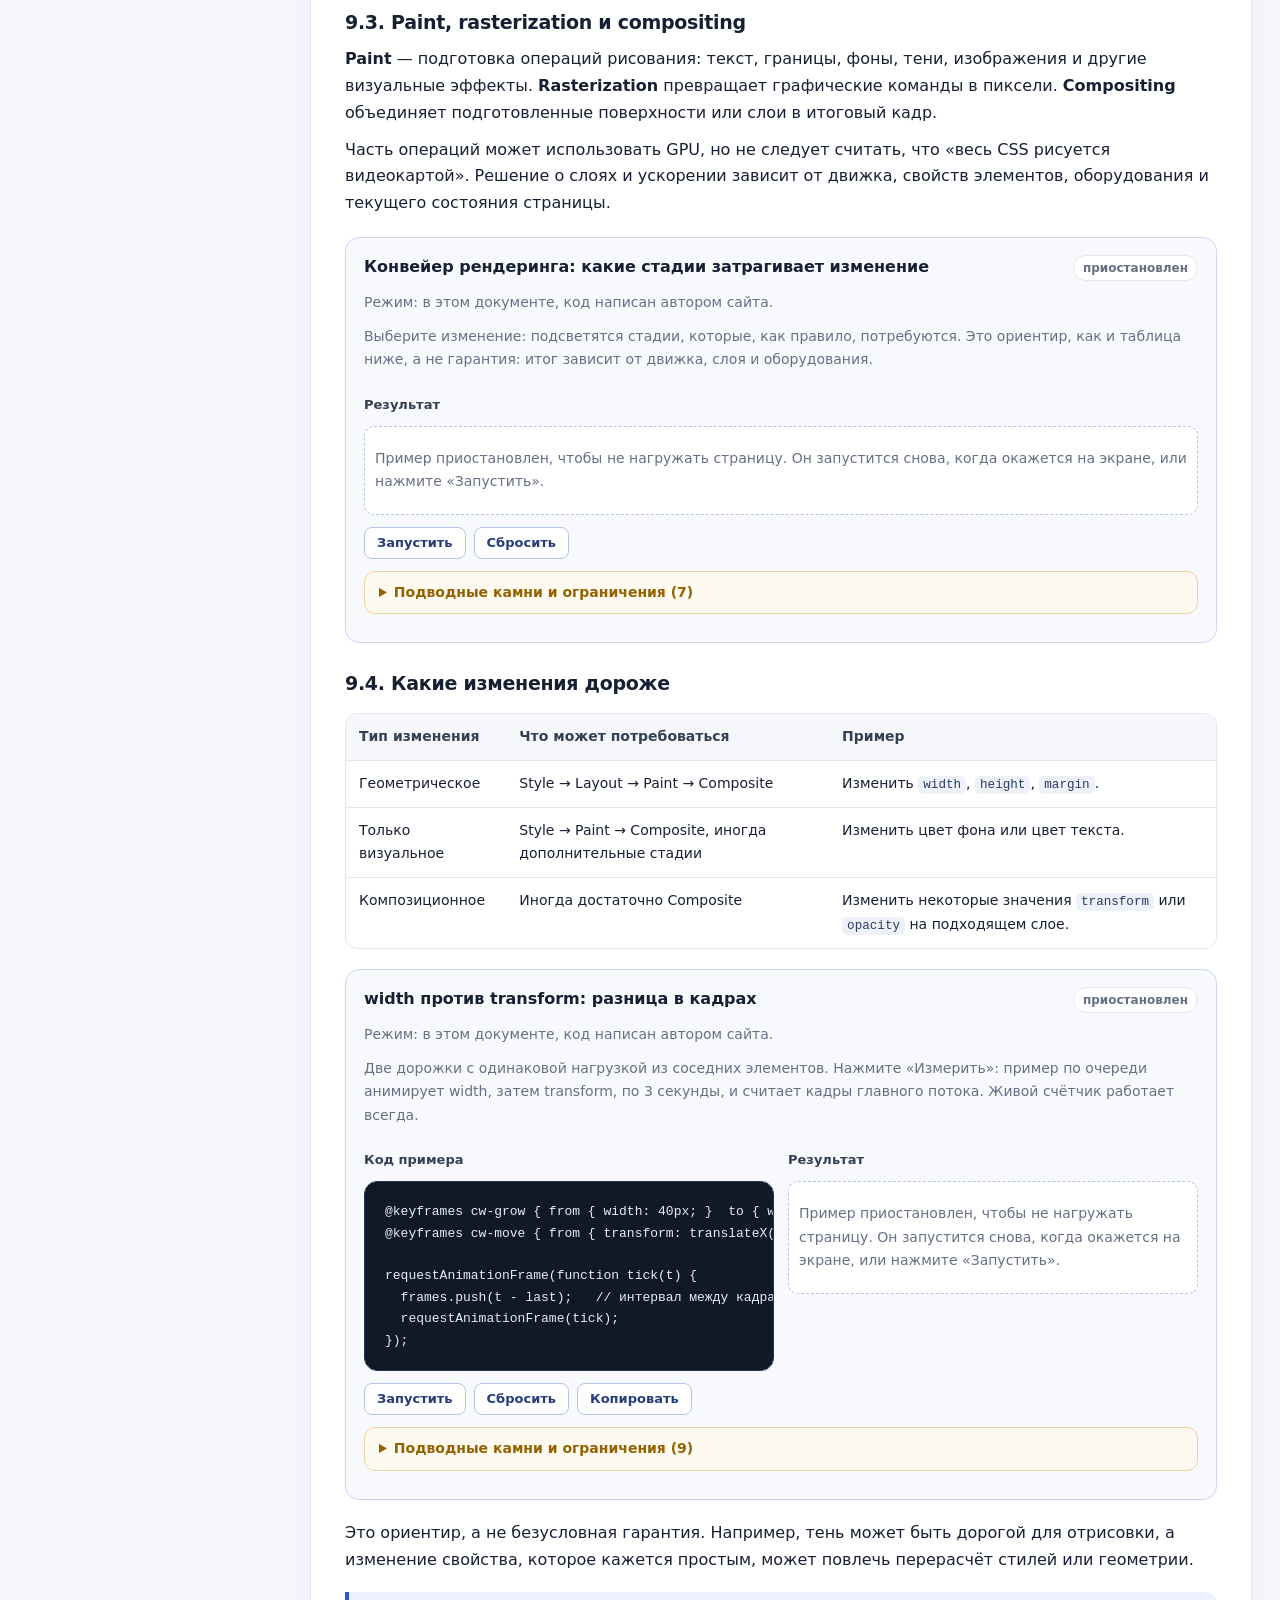
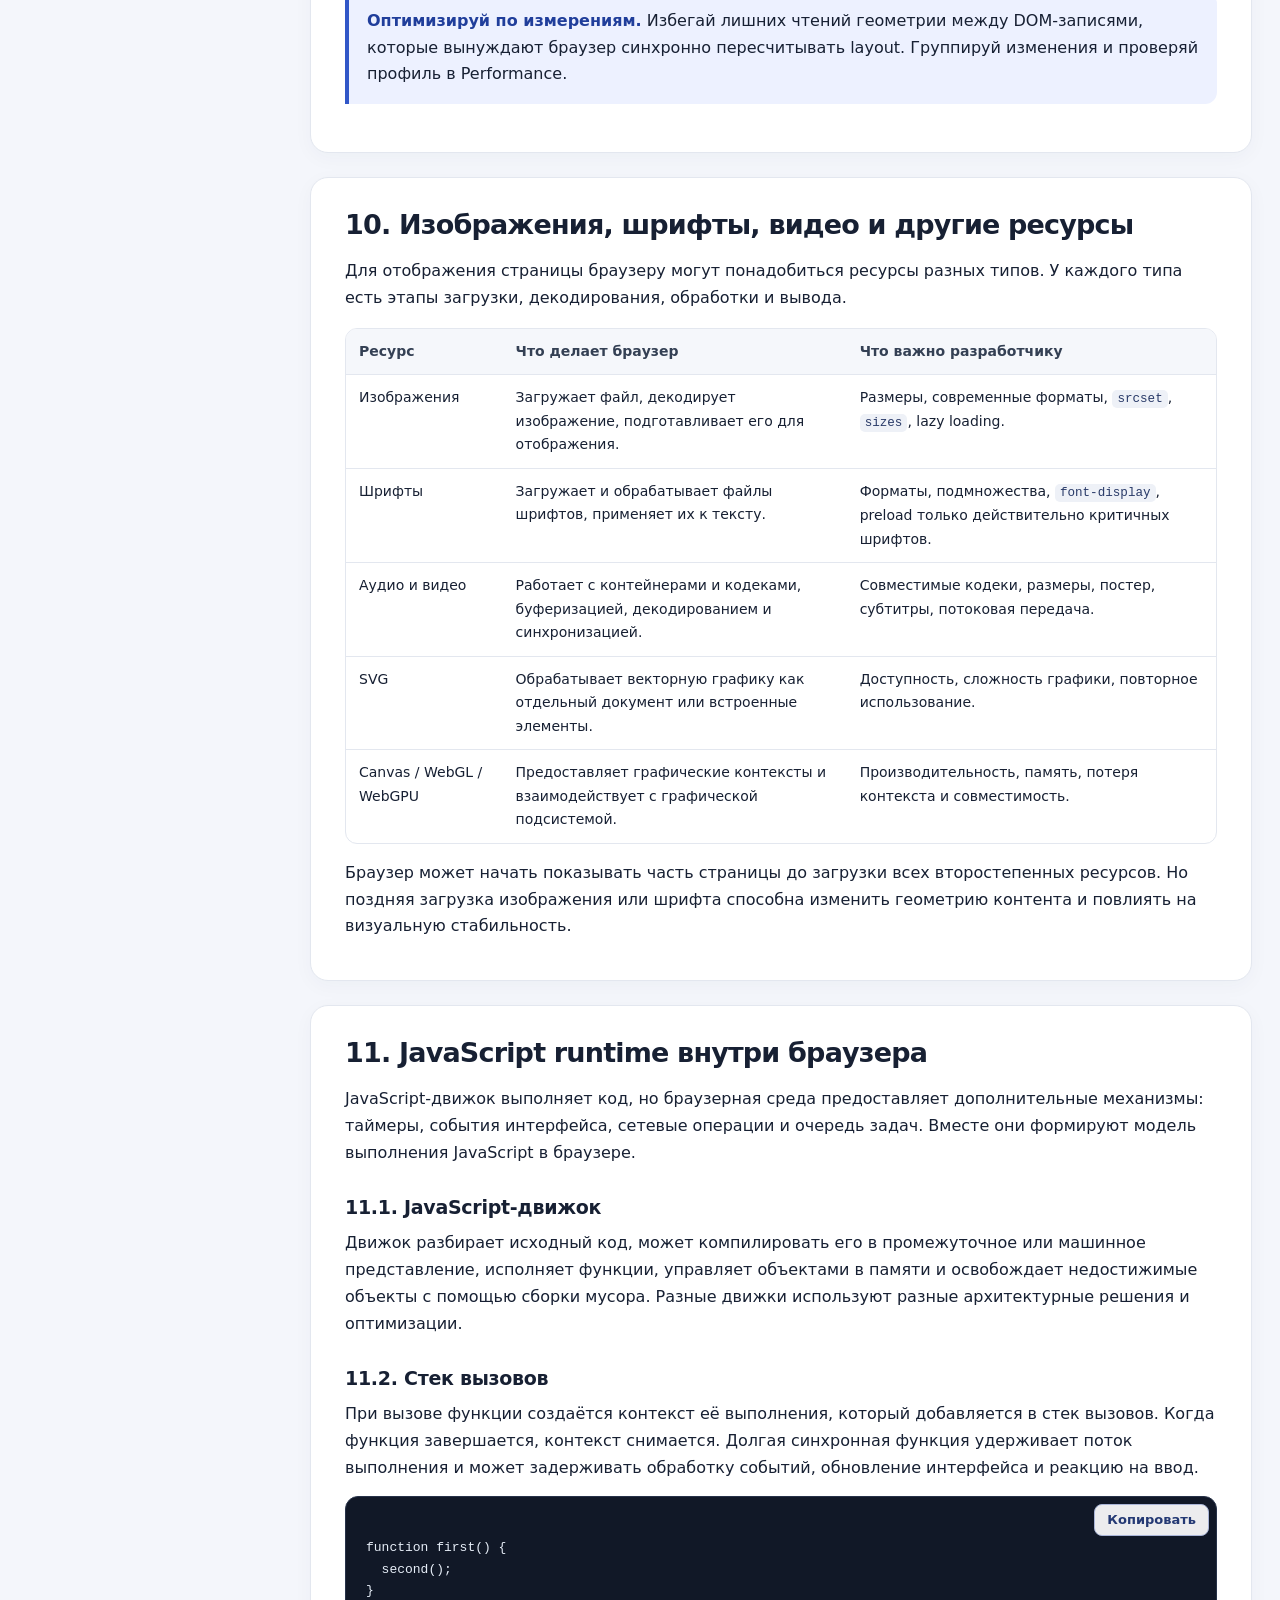
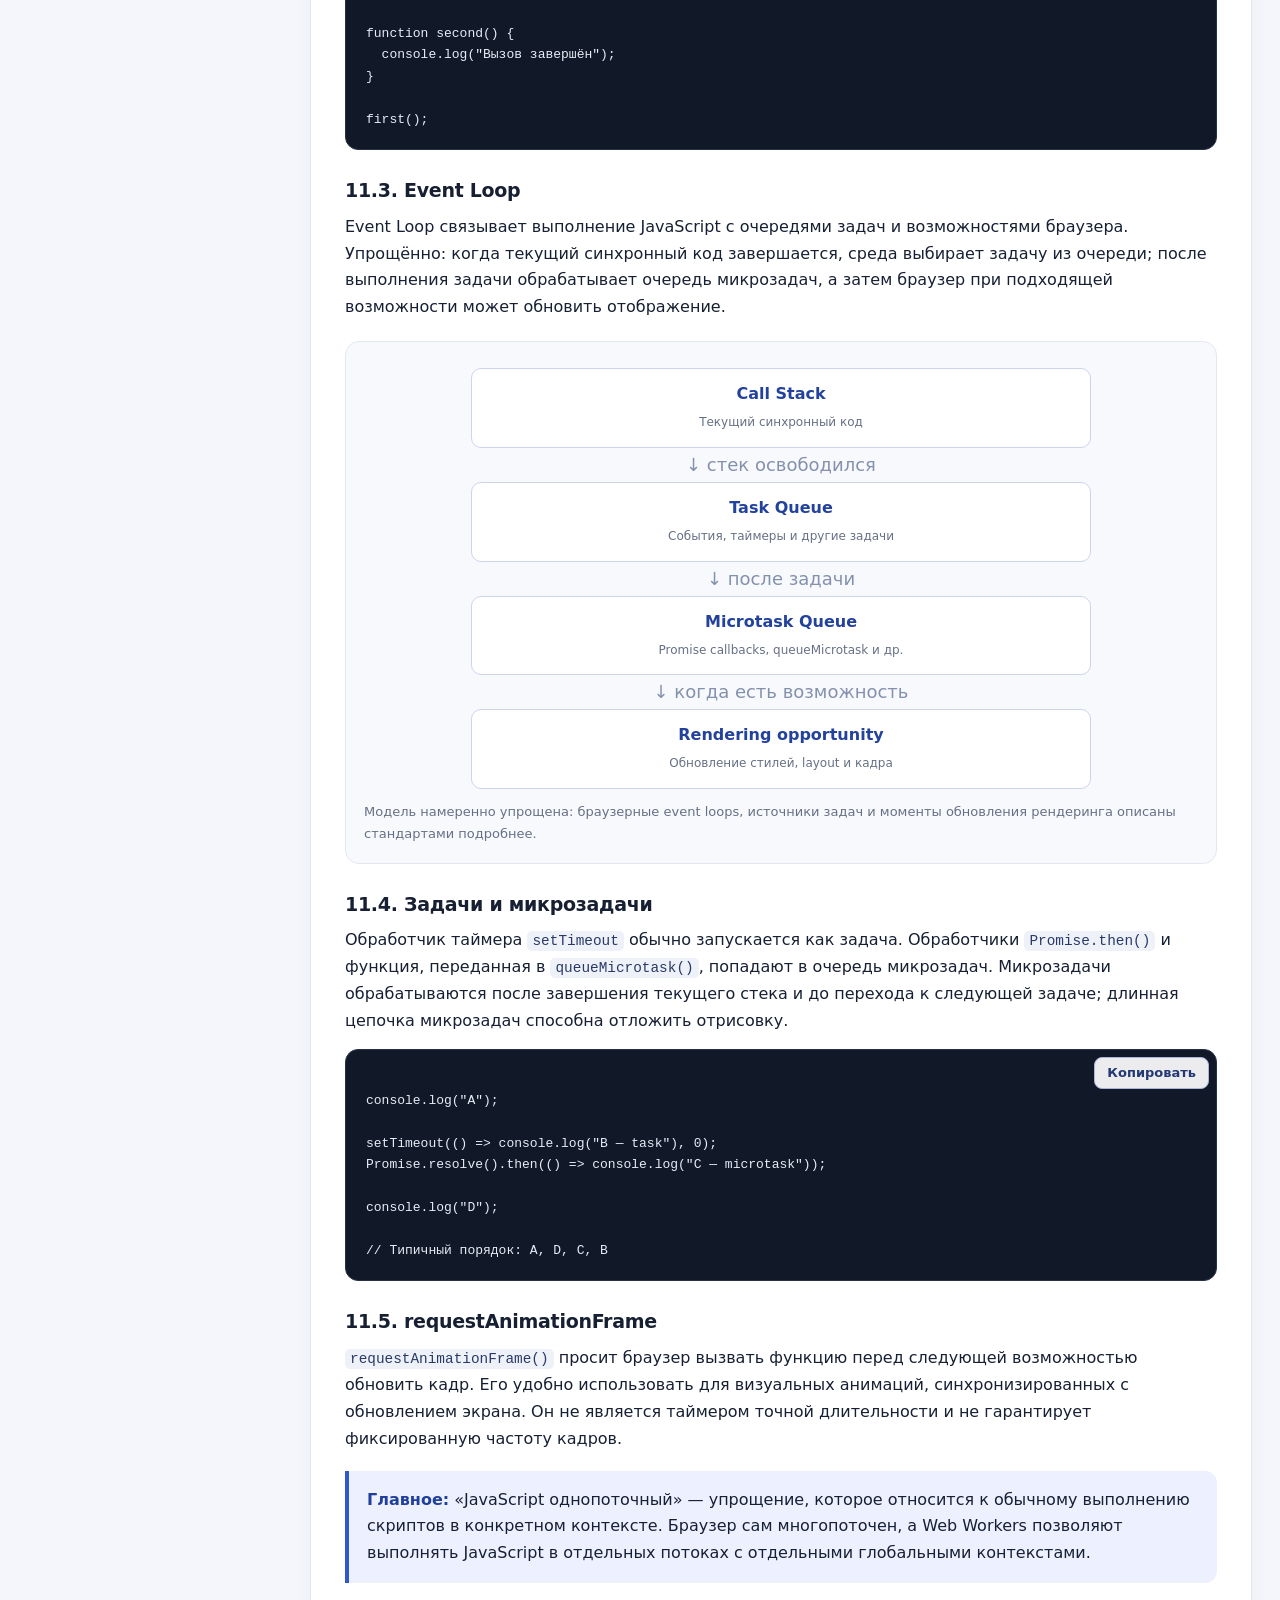
==== commit f76c0484: "Add files via upload" ====
--- a/browsers.html
+++ b/browsers.html
@@ -25,6 +25,11 @@
       <a href="browsers.html" aria-current="page">Браузеры</a>
       <a href="chapters/browser-pipeline.html">Архитектура отображения</a>
     </nav>
+    <div class="site-tools" aria-label="Инструменты сайта">
+      <button type="button" data-site-search-trigger disabled>Поиск <kbd>Ctrl K</kbd></button>
+      <button type="button" data-site-settings-trigger disabled>Настройки</button>
+      <noscript><span>Для поиска и настроек необходимо включить JavaScript.</span></noscript>
+    </div>
   </header>
 
   <div class="page-grid">
--- a/assets/demo.css
+++ b/assets/demo.css
@@ -391,3 +391,9 @@
 .org-verdict { margin: 8px 0; padding: 8px 12px; border-left: 4px solid var(--green); border-radius: 0 8px 8px 0; background: #edfaf3; font-size: 14px; }
 .org-verdict[data-ok="no"] { border-color: #c0392b; background: #fff1f1; }
 .csp-frame { display: block; width: 100%; height: 80px; border: 1px solid #b7c3e6; border-radius: 8px; background: #fff; }
+
+/* CSS Engine cascade-layer laboratory. */
+.css-engine-lab { display: grid; gap: 10px; margin-top: 8px; }
+.css-engine-preview { padding: 16px; border: 1px dashed var(--line); border-radius: 12px; background: var(--surface); }
+.css-engine-preview .target { display: inline-block; padding: 12px 16px; border: 1px solid var(--line); border-radius: 9px; background: var(--surface-soft); font-weight: 750; }
+.css-engine-lab .css-engine-value { display: inline-block; padding: 3px 7px; border-radius: 6px; background: var(--code); color: var(--code-text); }
--- a/assets/site.css
+++ b/assets/site.css
@@ -346,3 +346,31 @@
   .site-tools { width: 100%; }
   .site-panel[popover] { inset: 150px 12px auto 12px; width: auto; }
 }
+
+/* Static header controls are enabled by site.js and remain visible in the markup. */
+.site-tools [data-site-search-trigger],
+.site-tools [data-site-settings-trigger] { min-height: 36px; }
+.site-tools noscript { display: block; max-width: 260px; color: var(--muted); font-size: 12px; line-height: 1.4; }
+.site-tools button:disabled { cursor: not-allowed; opacity: .62; }
+.site-search.site-search-fallback-open {
+  display: flex; flex-direction: column; position: fixed; z-index: 1000;
+  top: 7vh; left: 50%; transform: translateX(-50%);
+}
+
+/* Shared reading preferences. */
+:root[data-site-font="small"] body { font-size: 15px; }
+:root[data-site-font="large"] body { font-size: 18px; }
+:root[data-site-line="compact"] body { line-height: 1.48; }
+:root[data-site-line="normal"] body { line-height: 1.68; }
+:root[data-site-line="relaxed"] body { line-height: 1.88; }
+:root[data-site-width="narrow"] .page-grid { max-width: 1160px; }
+:root[data-site-width="wide"] .page-grid { max-width: 1640px; }
+:root[data-site-width="narrow"] .home-wrap { max-width: 960px; }
+:root[data-site-width="wide"] .home-wrap { max-width: 1400px; }
+:root[data-site-motion="reduce"] { scroll-behavior: auto; }
+:root[data-site-motion="reduce"] *,
+:root[data-site-motion="reduce"] *::before,
+:root[data-site-motion="reduce"] *::after { animation-duration: .01ms !important; animation-iteration-count: 1 !important; transition-duration: .01ms !important; scroll-behavior: auto !important; }
+.site-panel .site-setting-row { display: flex; align-items: center; justify-content: space-between; gap: 10px; margin: 8px 0; }
+.site-panel .site-setting-row span { font-size: 13px; }
+.site-panel .site-setting-row select { max-width: 56%; min-width: 120px; padding: 5px 7px; border: 1px solid var(--line); border-radius: 8px; background: var(--bg); color: var(--text); font: inherit; font-size: 12px; }
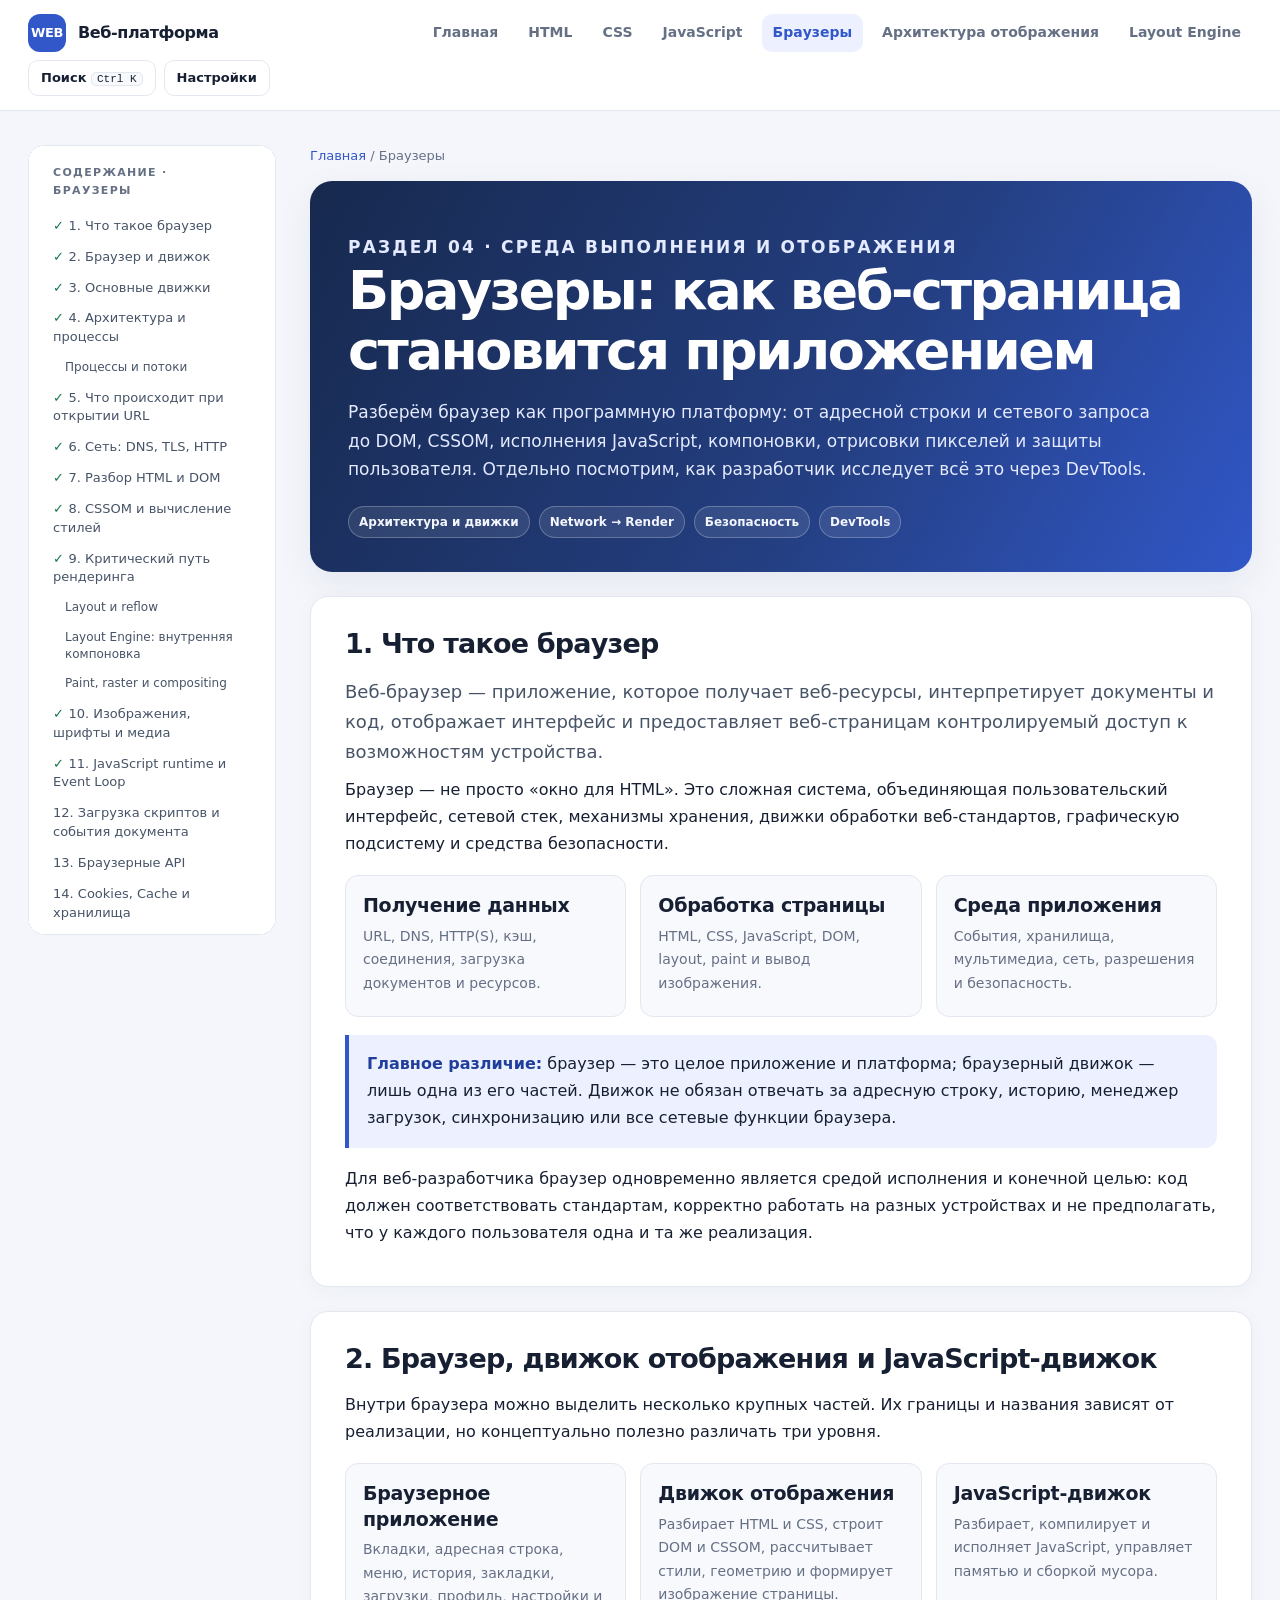
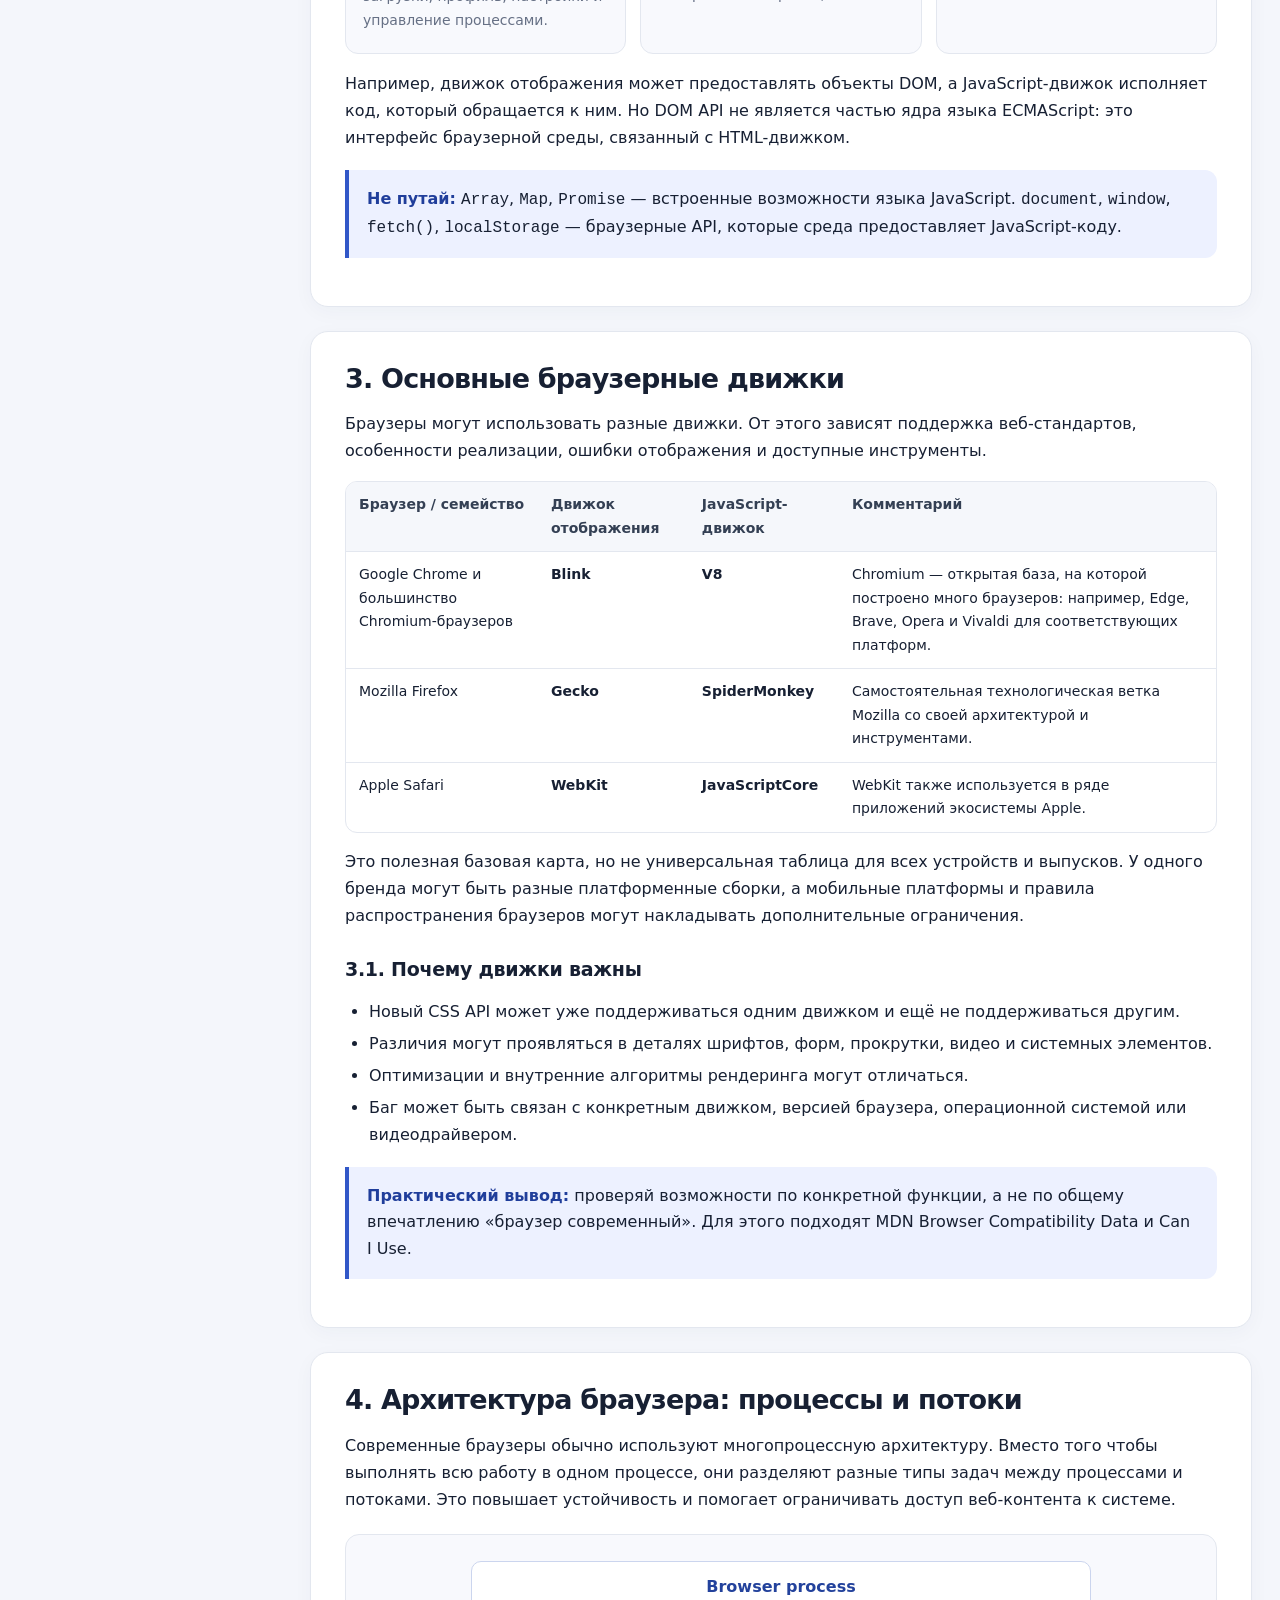
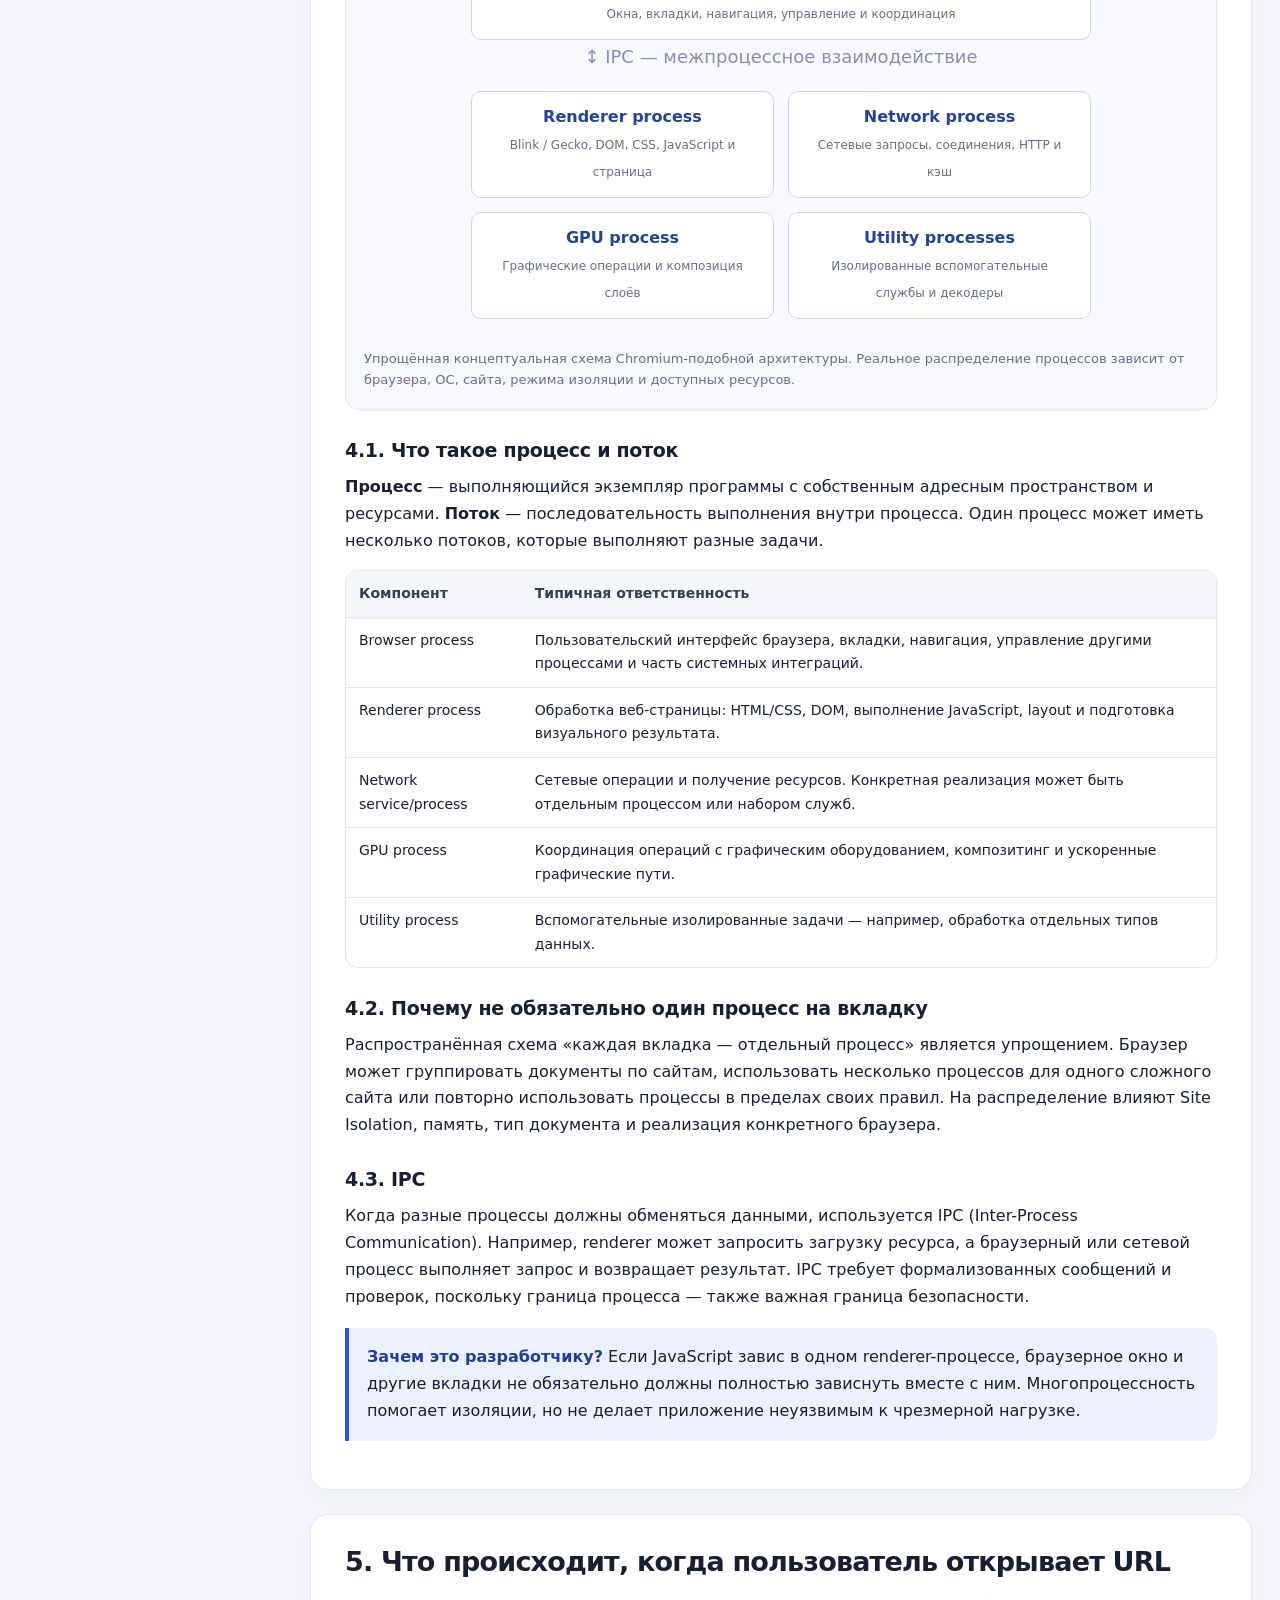
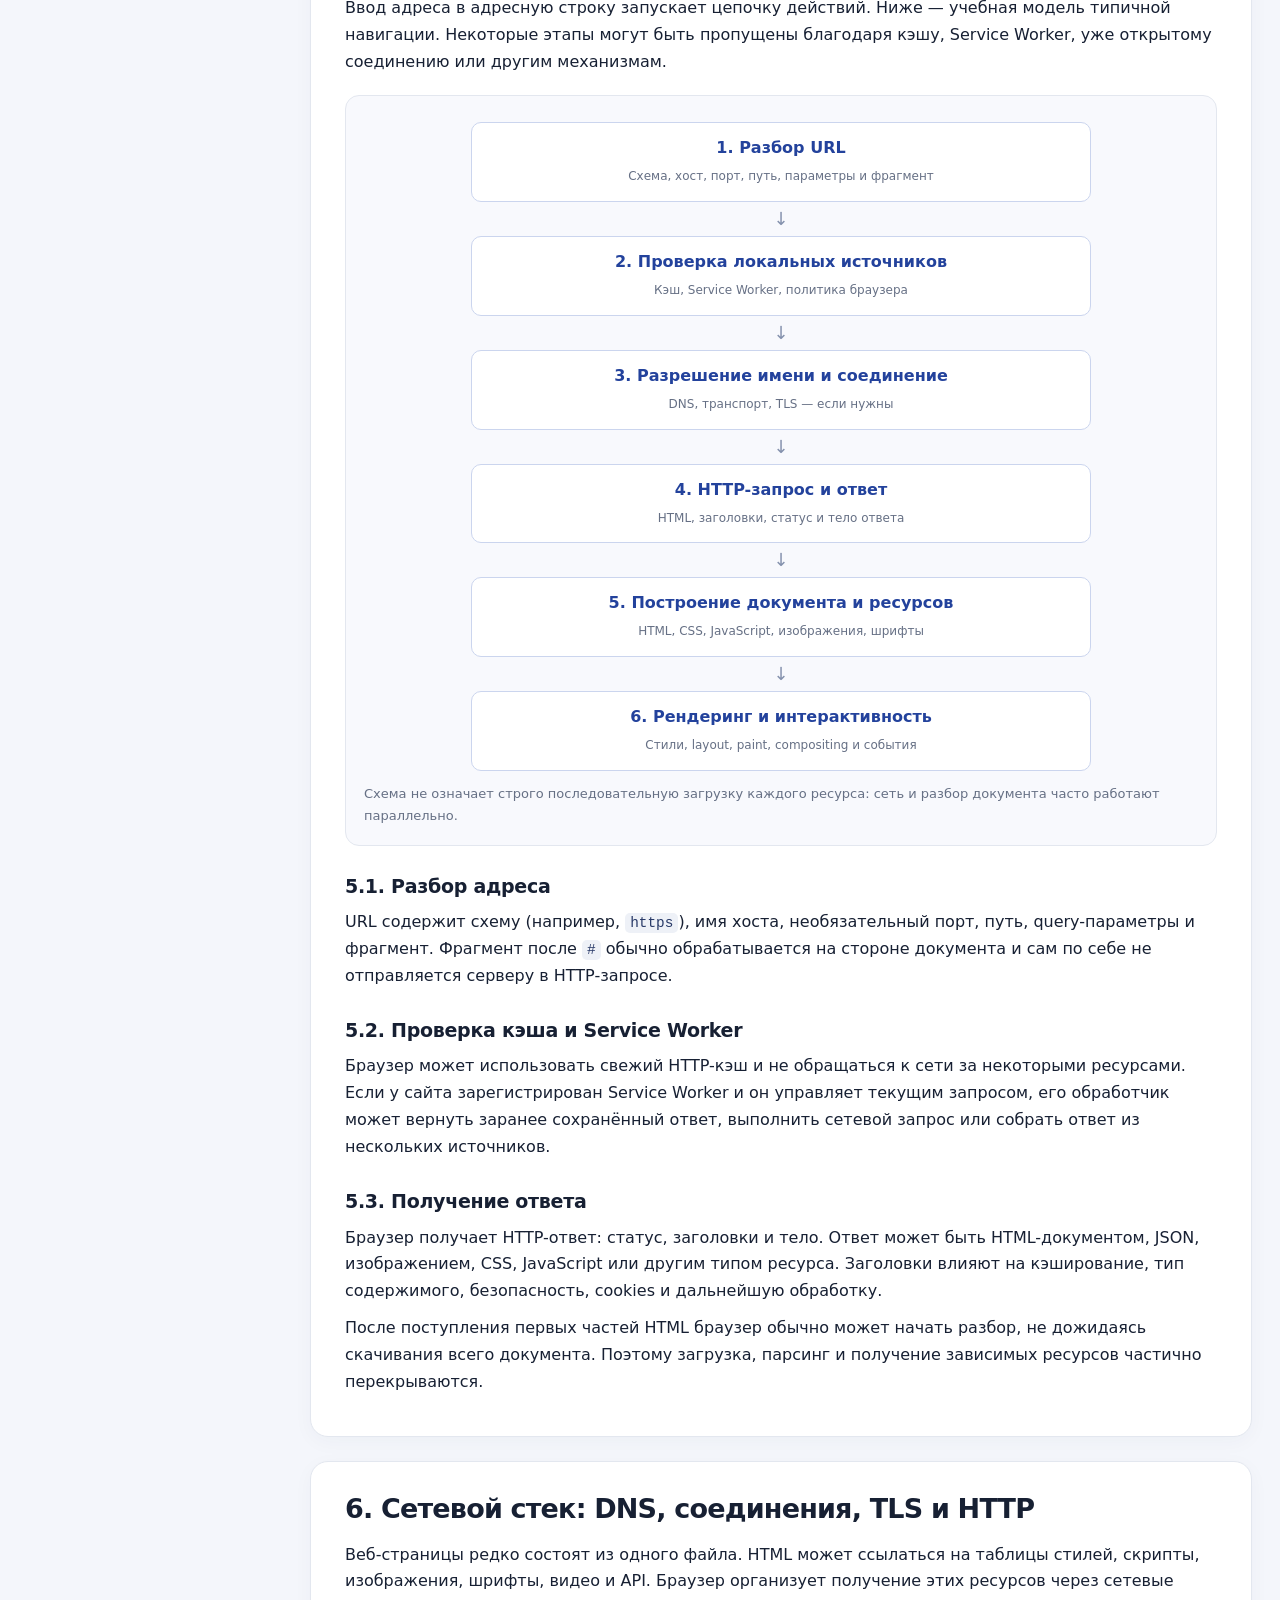
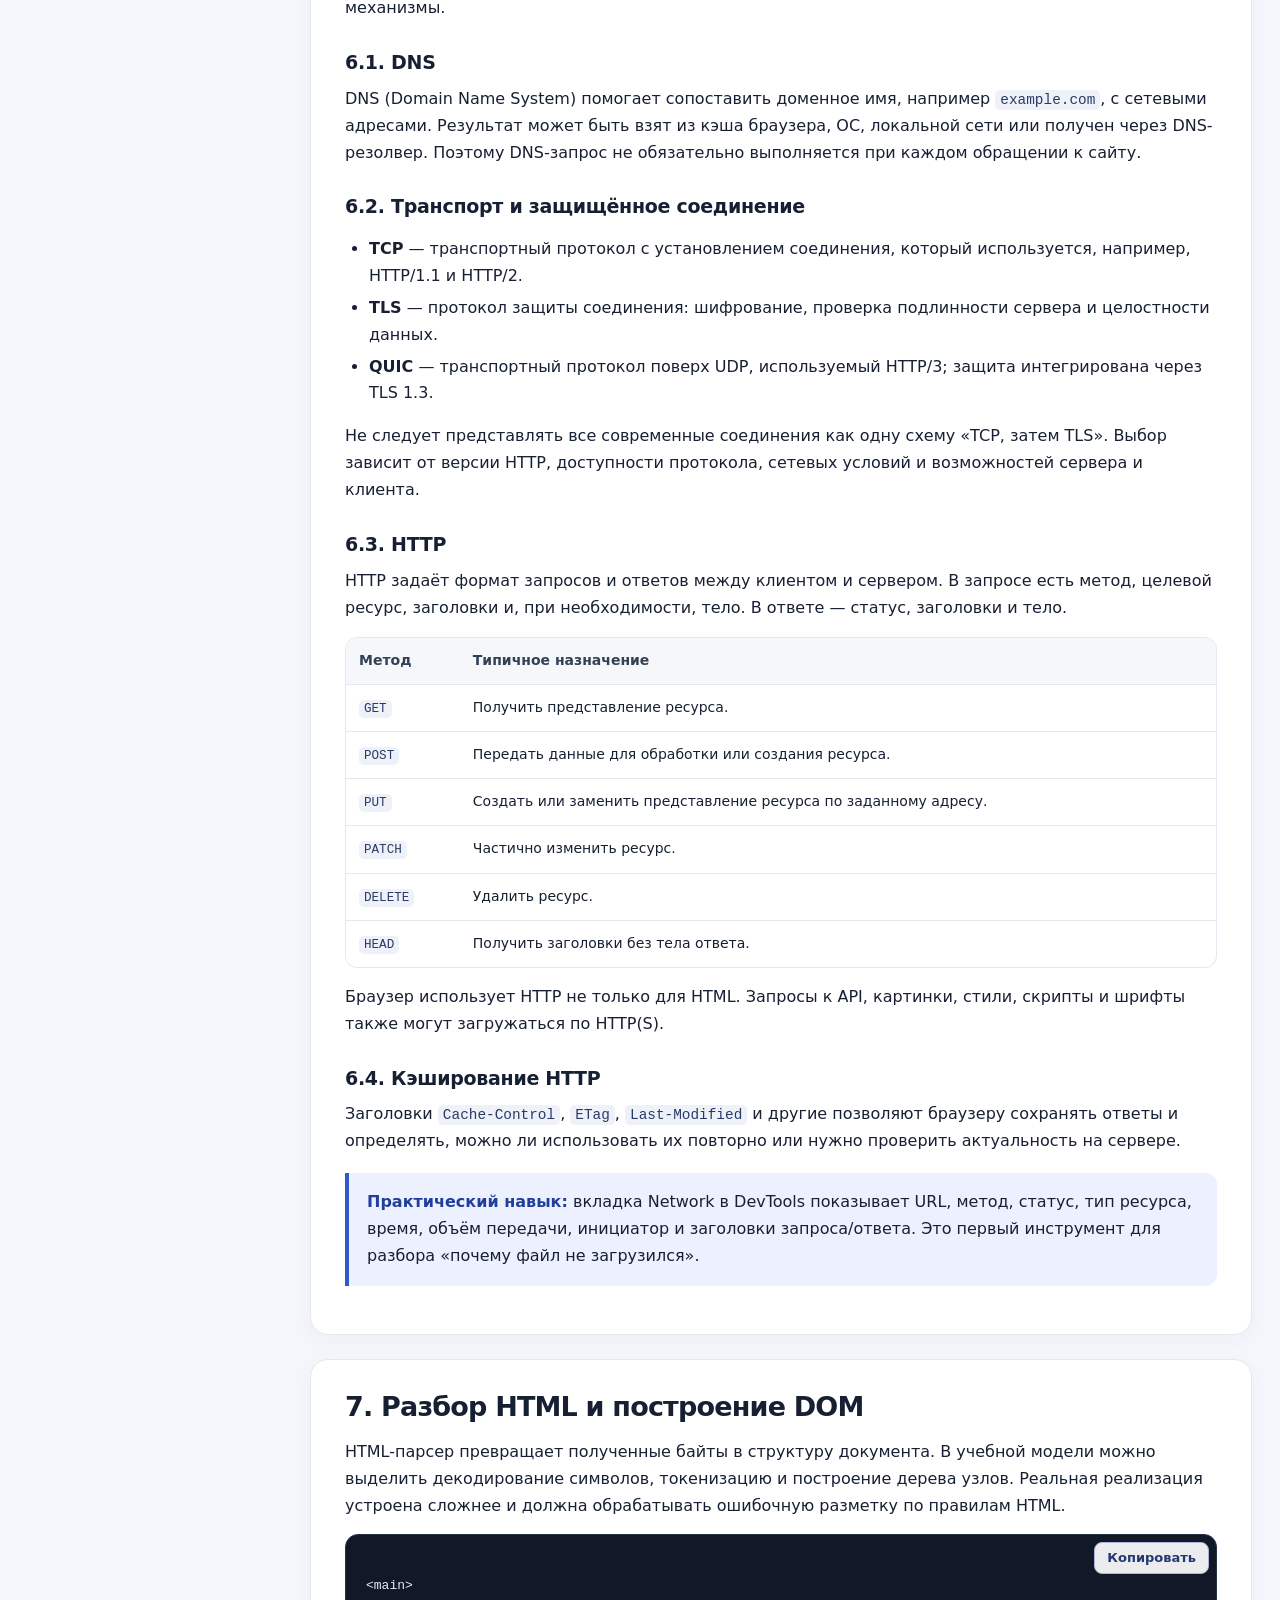
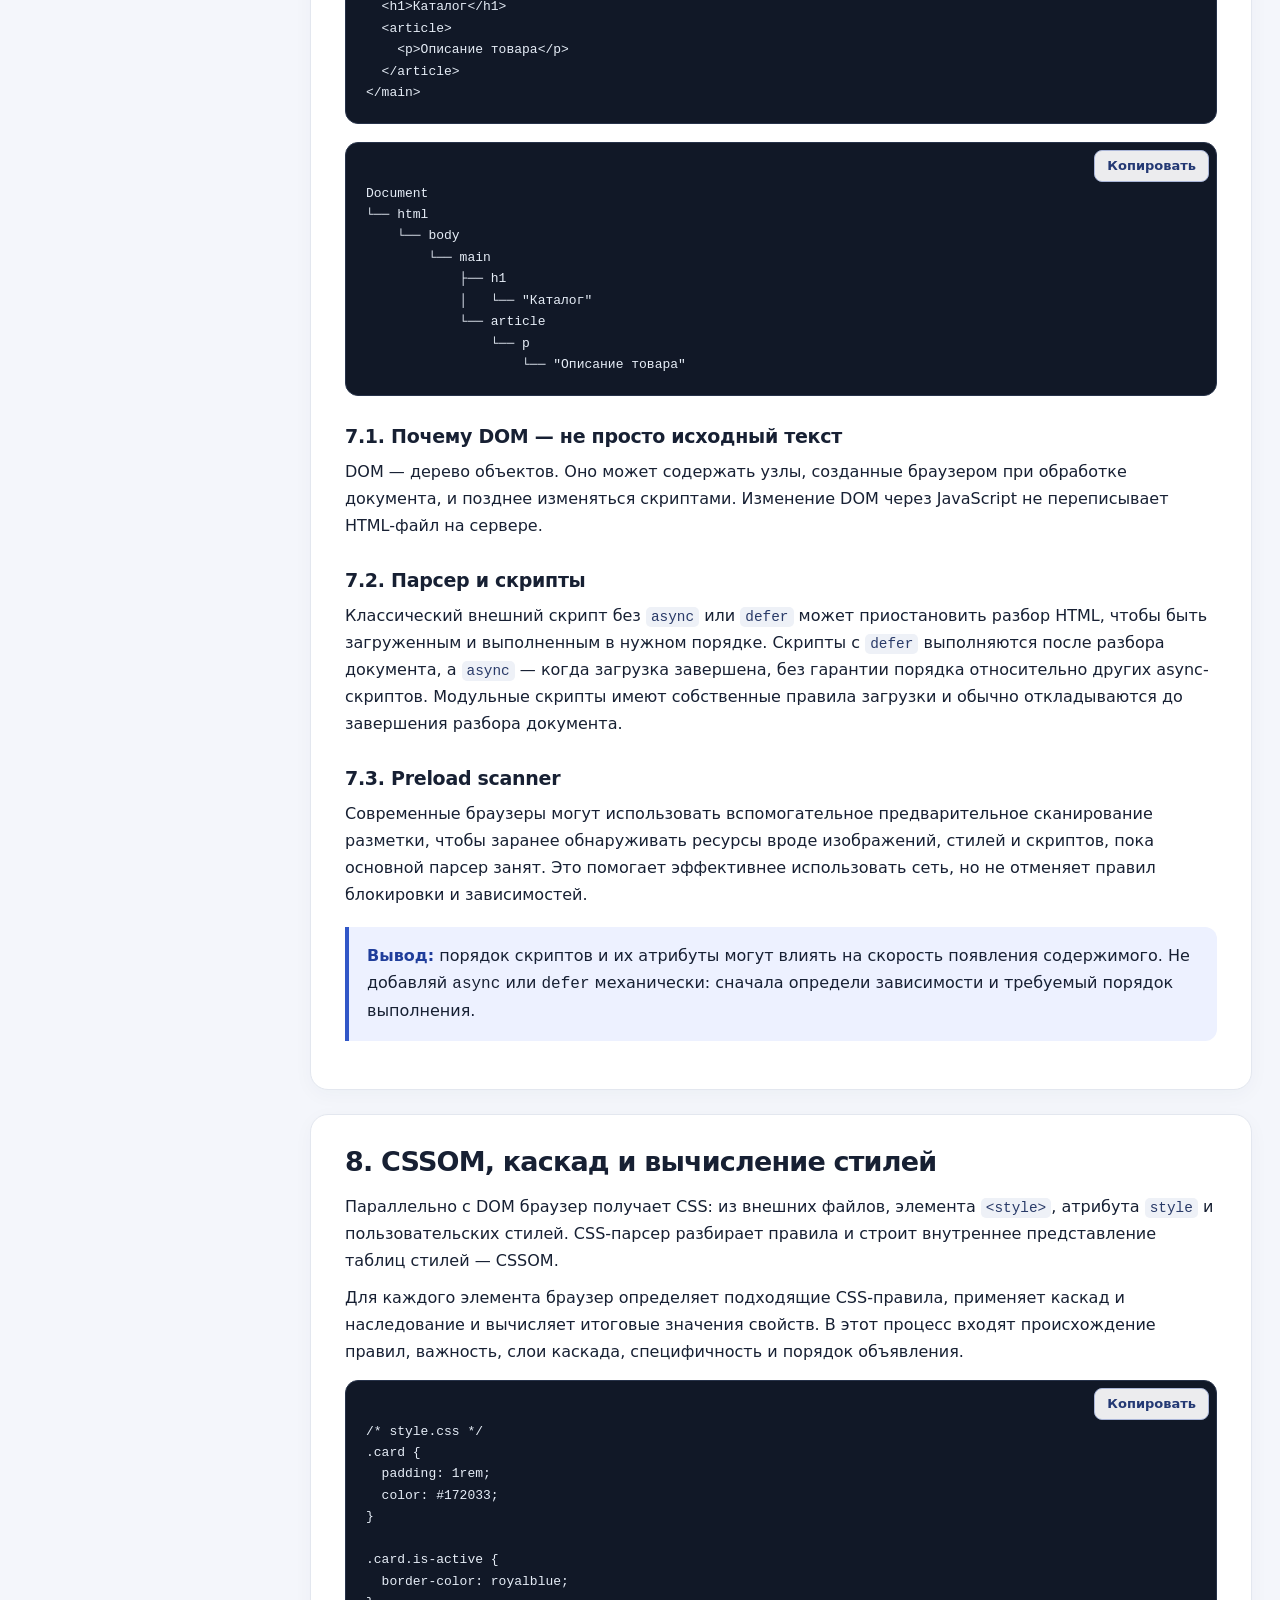
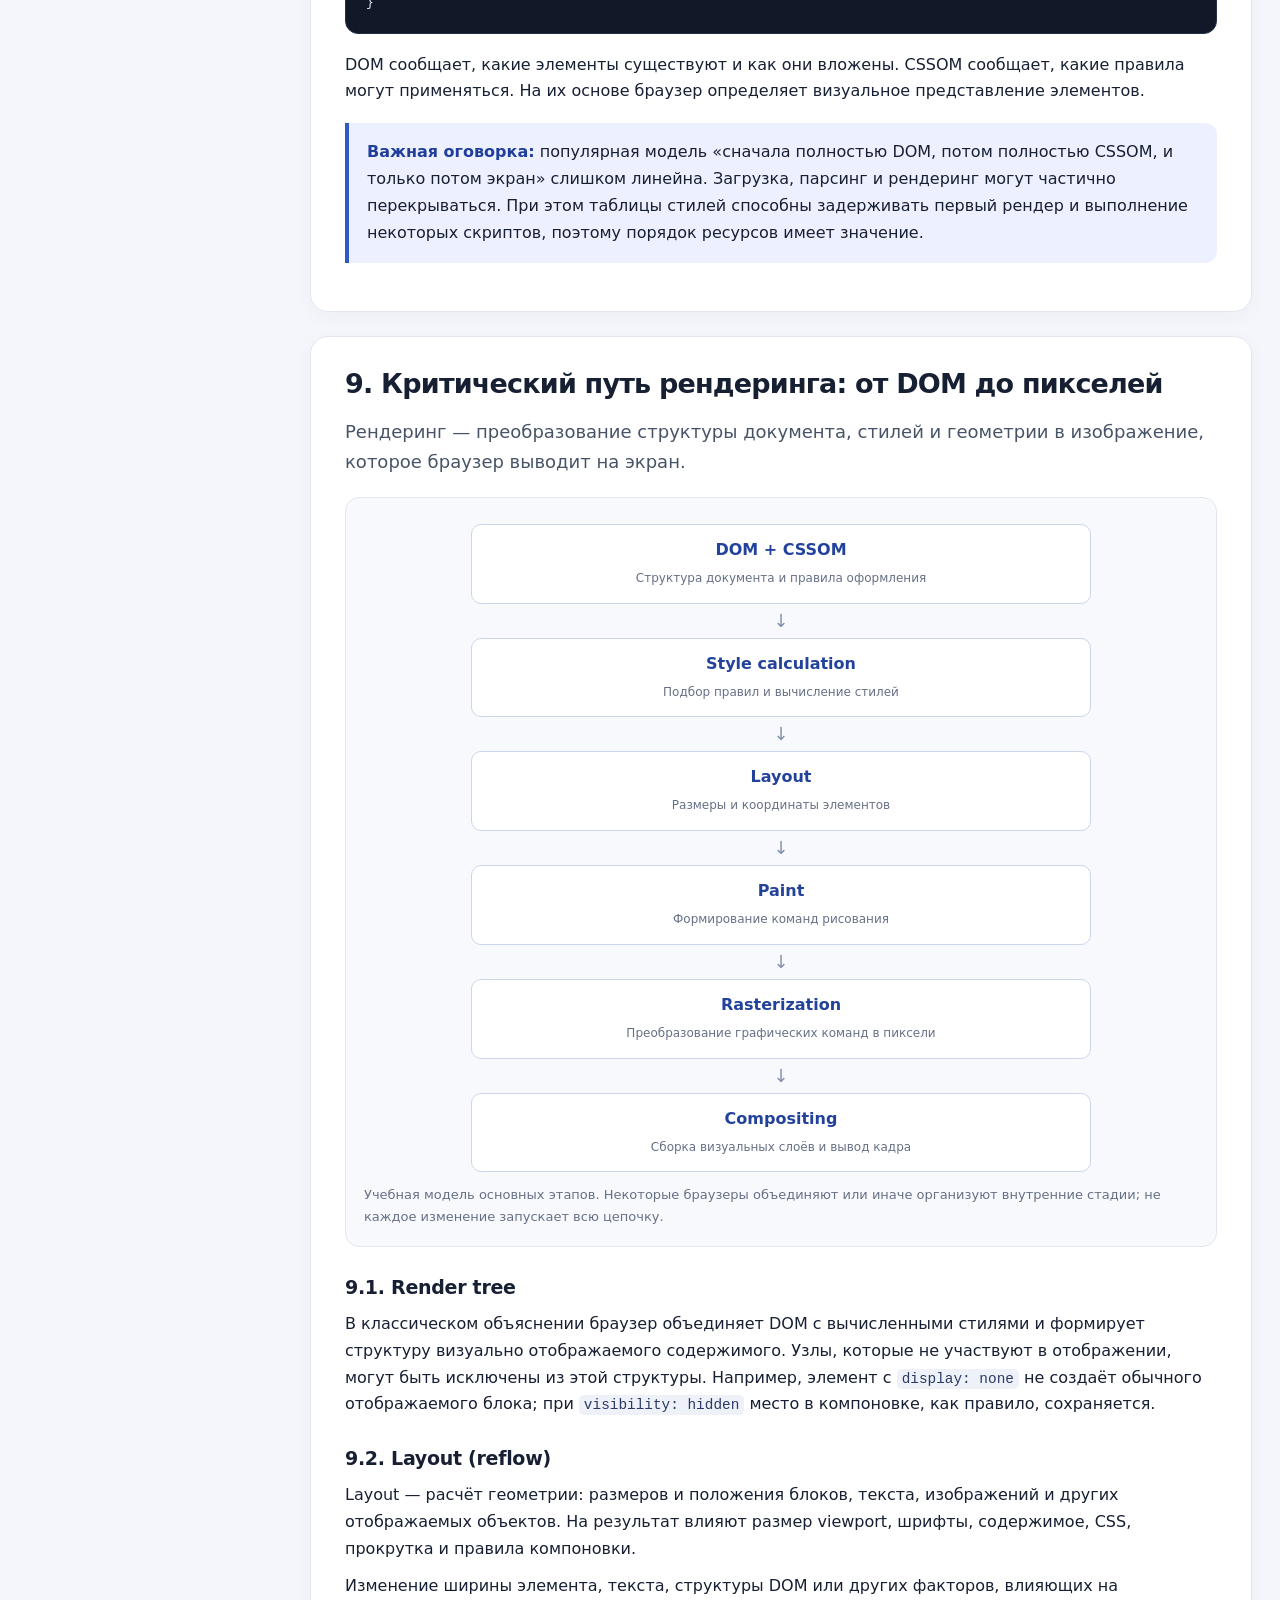
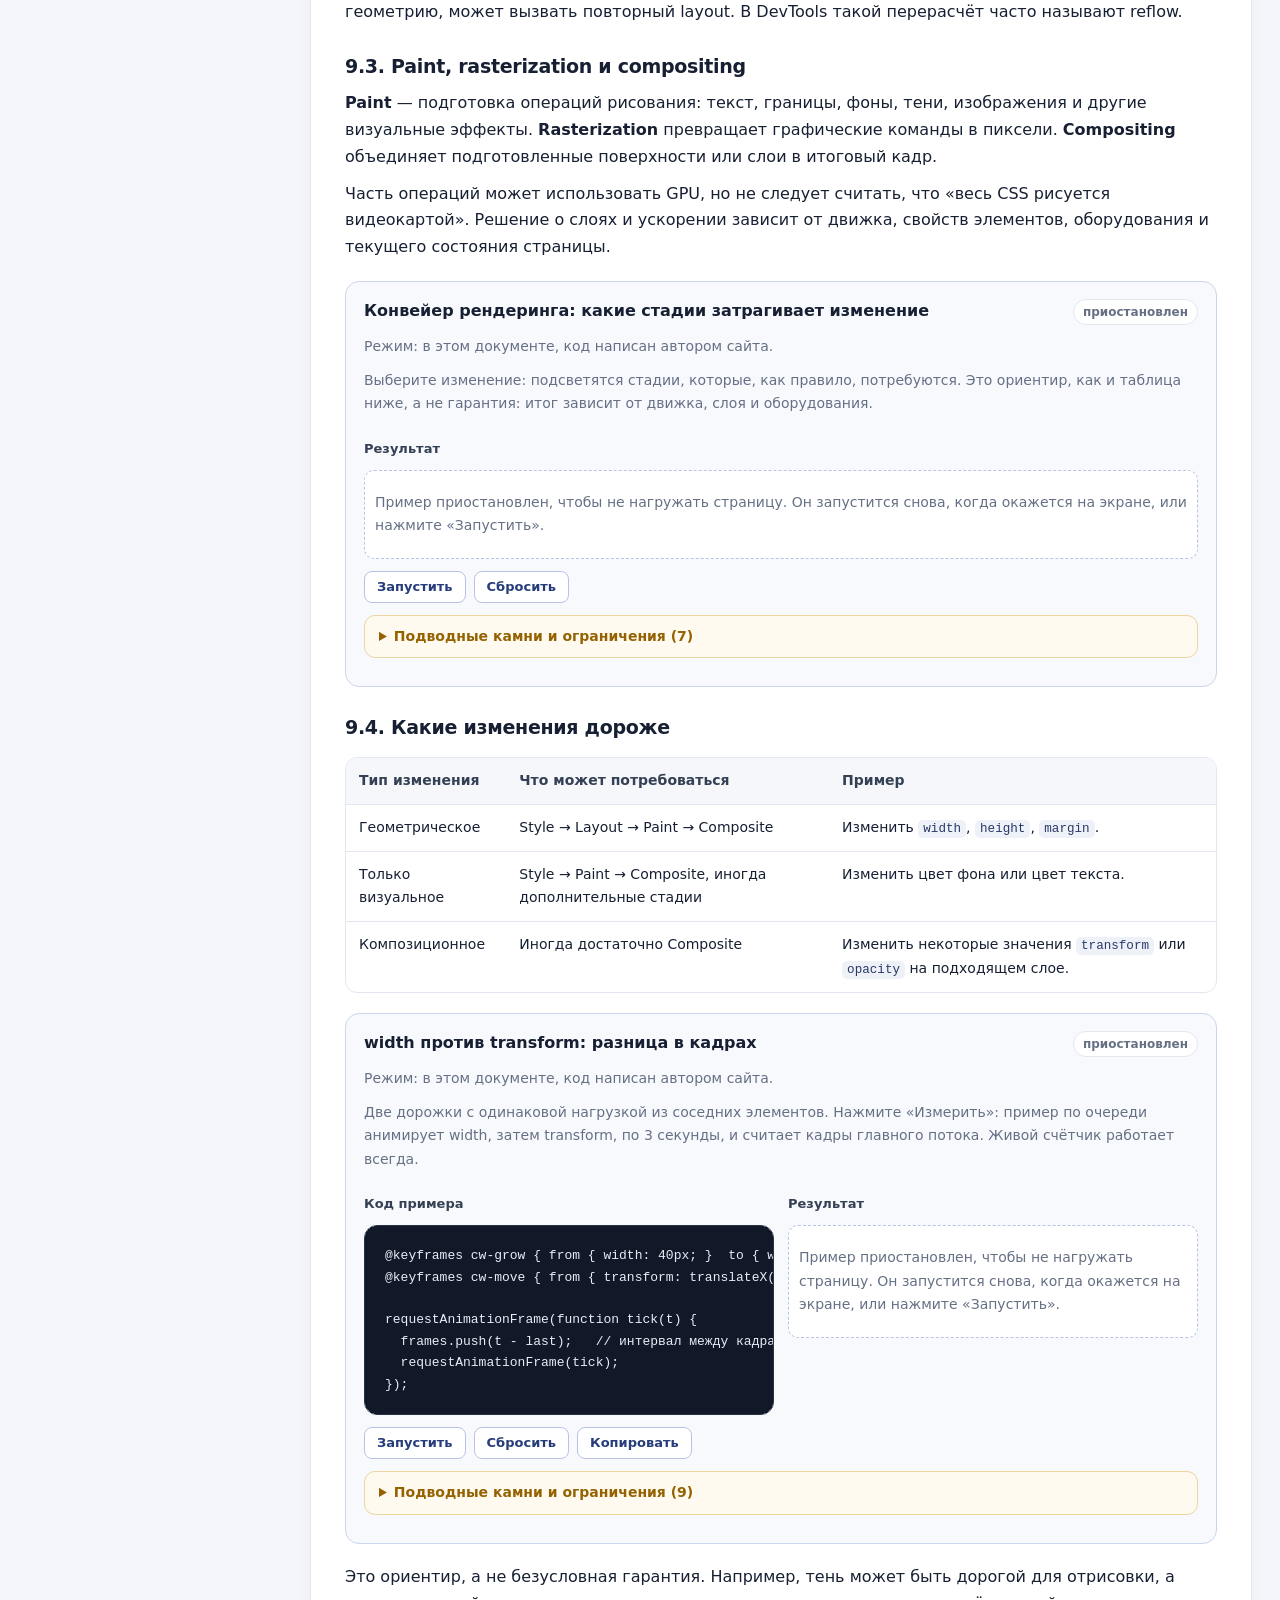
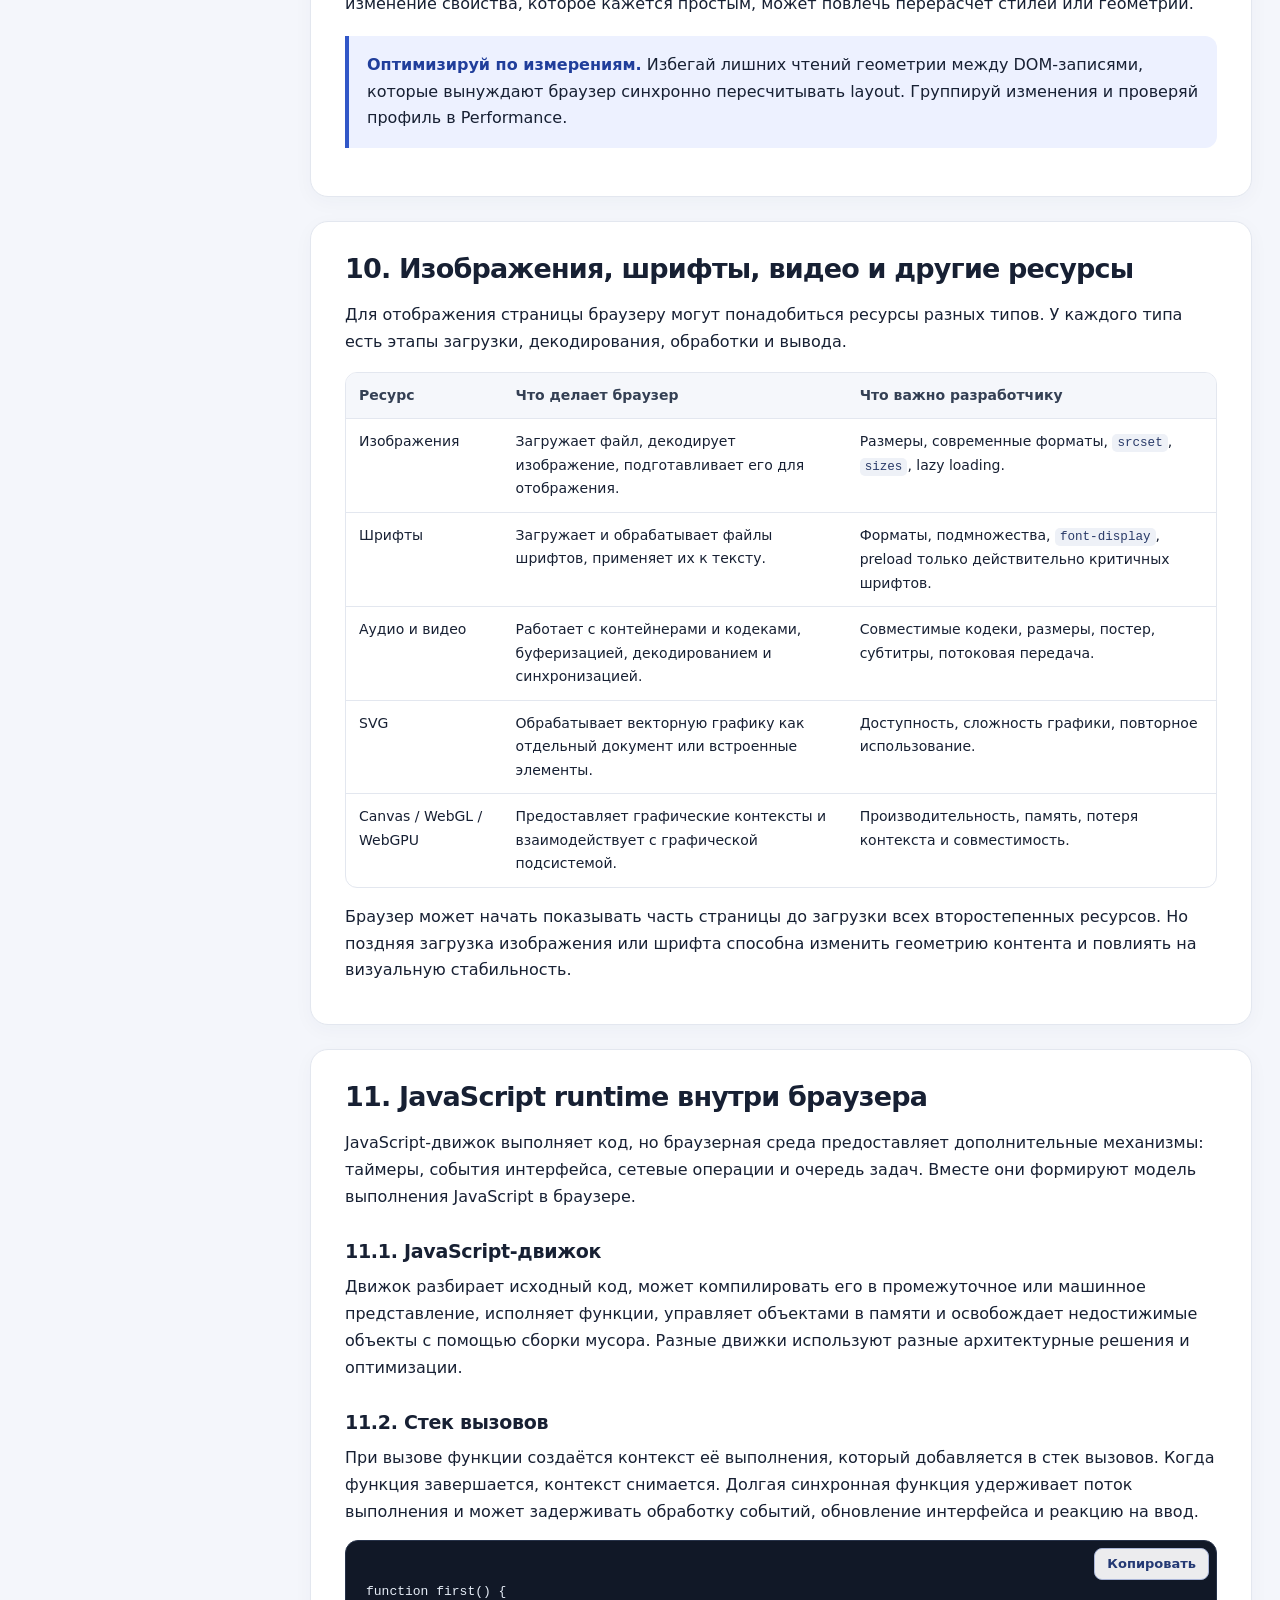
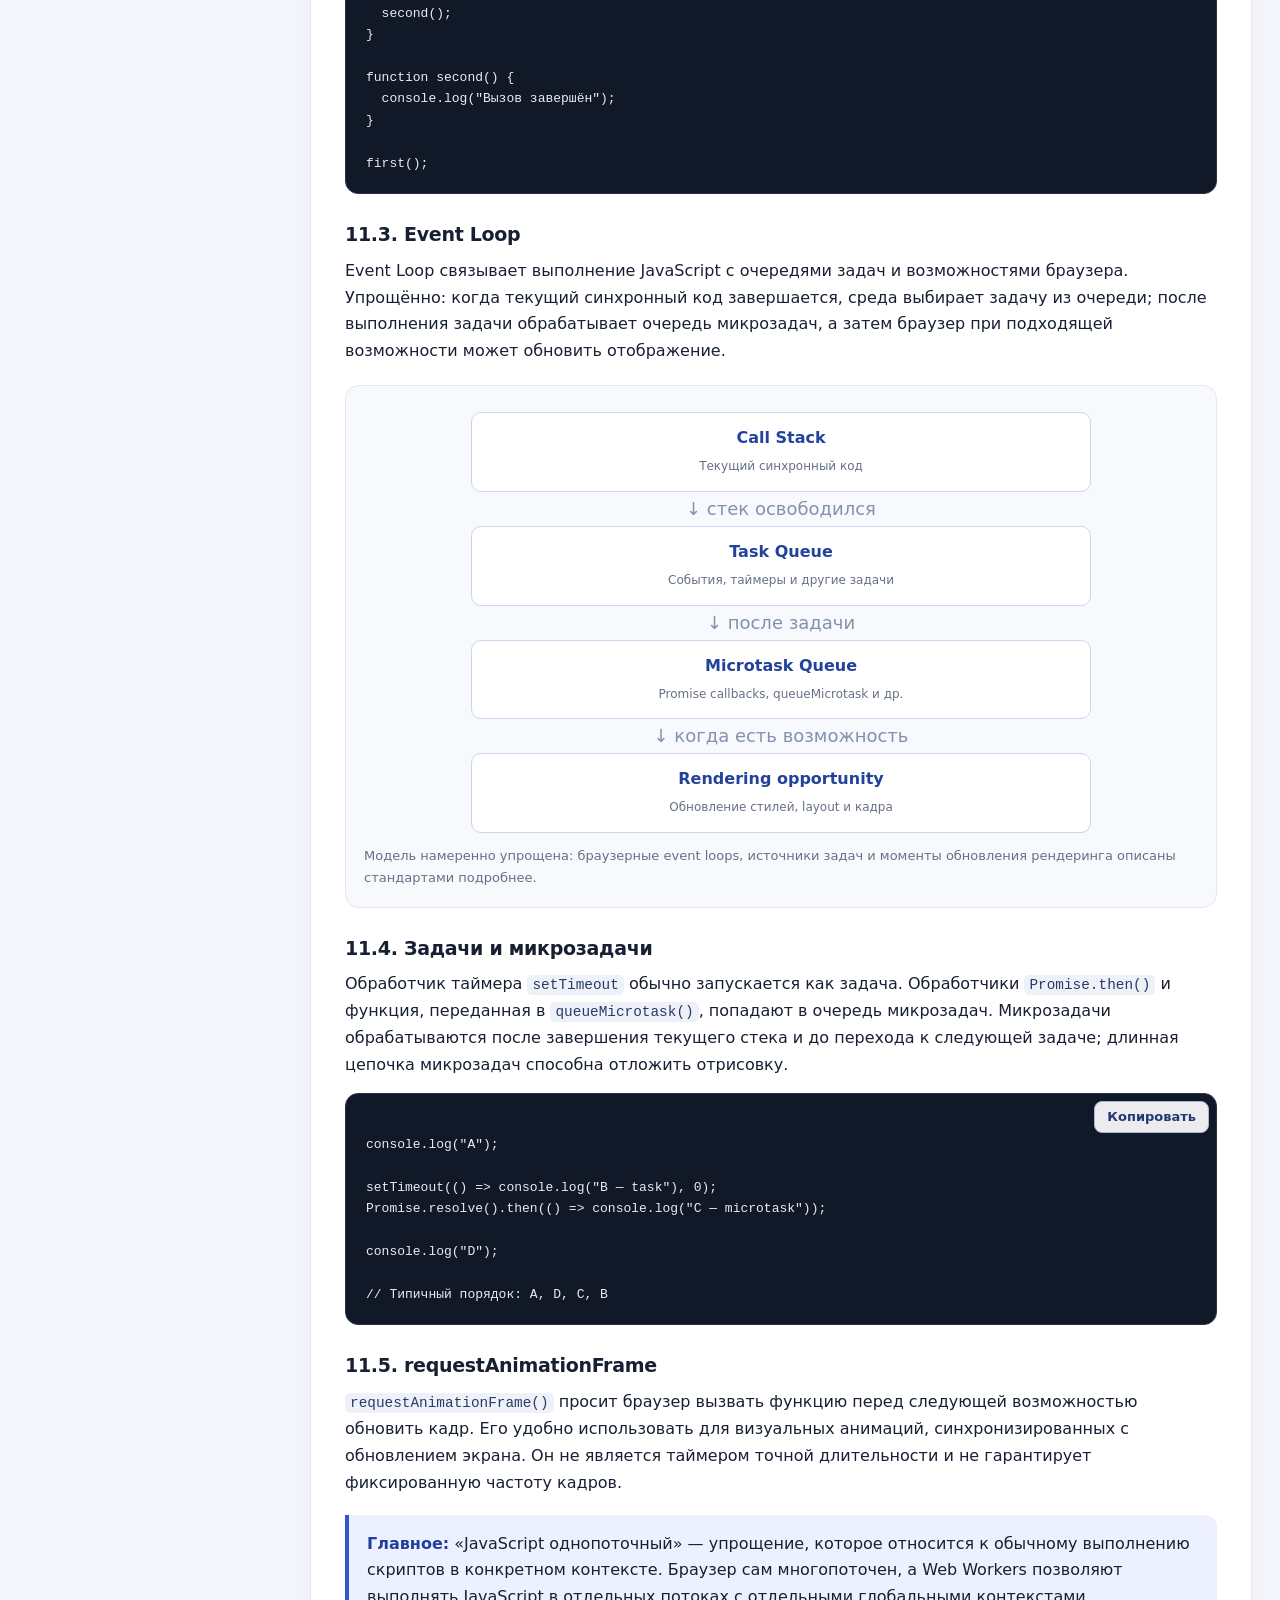
==== commit 5ca5839b: "Add files via upload" ====
--- a/browsers.html
+++ b/browsers.html
@@ -24,6 +24,7 @@
       <a href="javascript.html">JavaScript</a>
       <a href="browsers.html" aria-current="page">Браузеры</a>
       <a href="chapters/browser-pipeline.html">Архитектура отображения</a>
+      <a href="chapters/layout-engine.html">Layout Engine</a>
     </nav>
     <div class="site-tools" aria-label="Инструменты сайта">
       <button type="button" data-site-search-trigger disabled>Поиск <kbd>Ctrl K</kbd></button>
@@ -46,6 +47,7 @@
       <a href="#cssom">8. CSSOM и вычисление стилей</a>
       <a href="#rendering">9. Критический путь рендеринга</a>
       <a class="sub" href="#layout">Layout и reflow</a>
+      <a class="sub" href="chapters/layout-engine.html">Layout Engine: внутренняя компоновка</a>
       <a class="sub" href="#paint">Paint, raster и compositing</a>
       <a href="#resources">10. Изображения, шрифты и медиа</a>
       <a href="#runtime">11. JavaScript runtime и Event Loop</a>
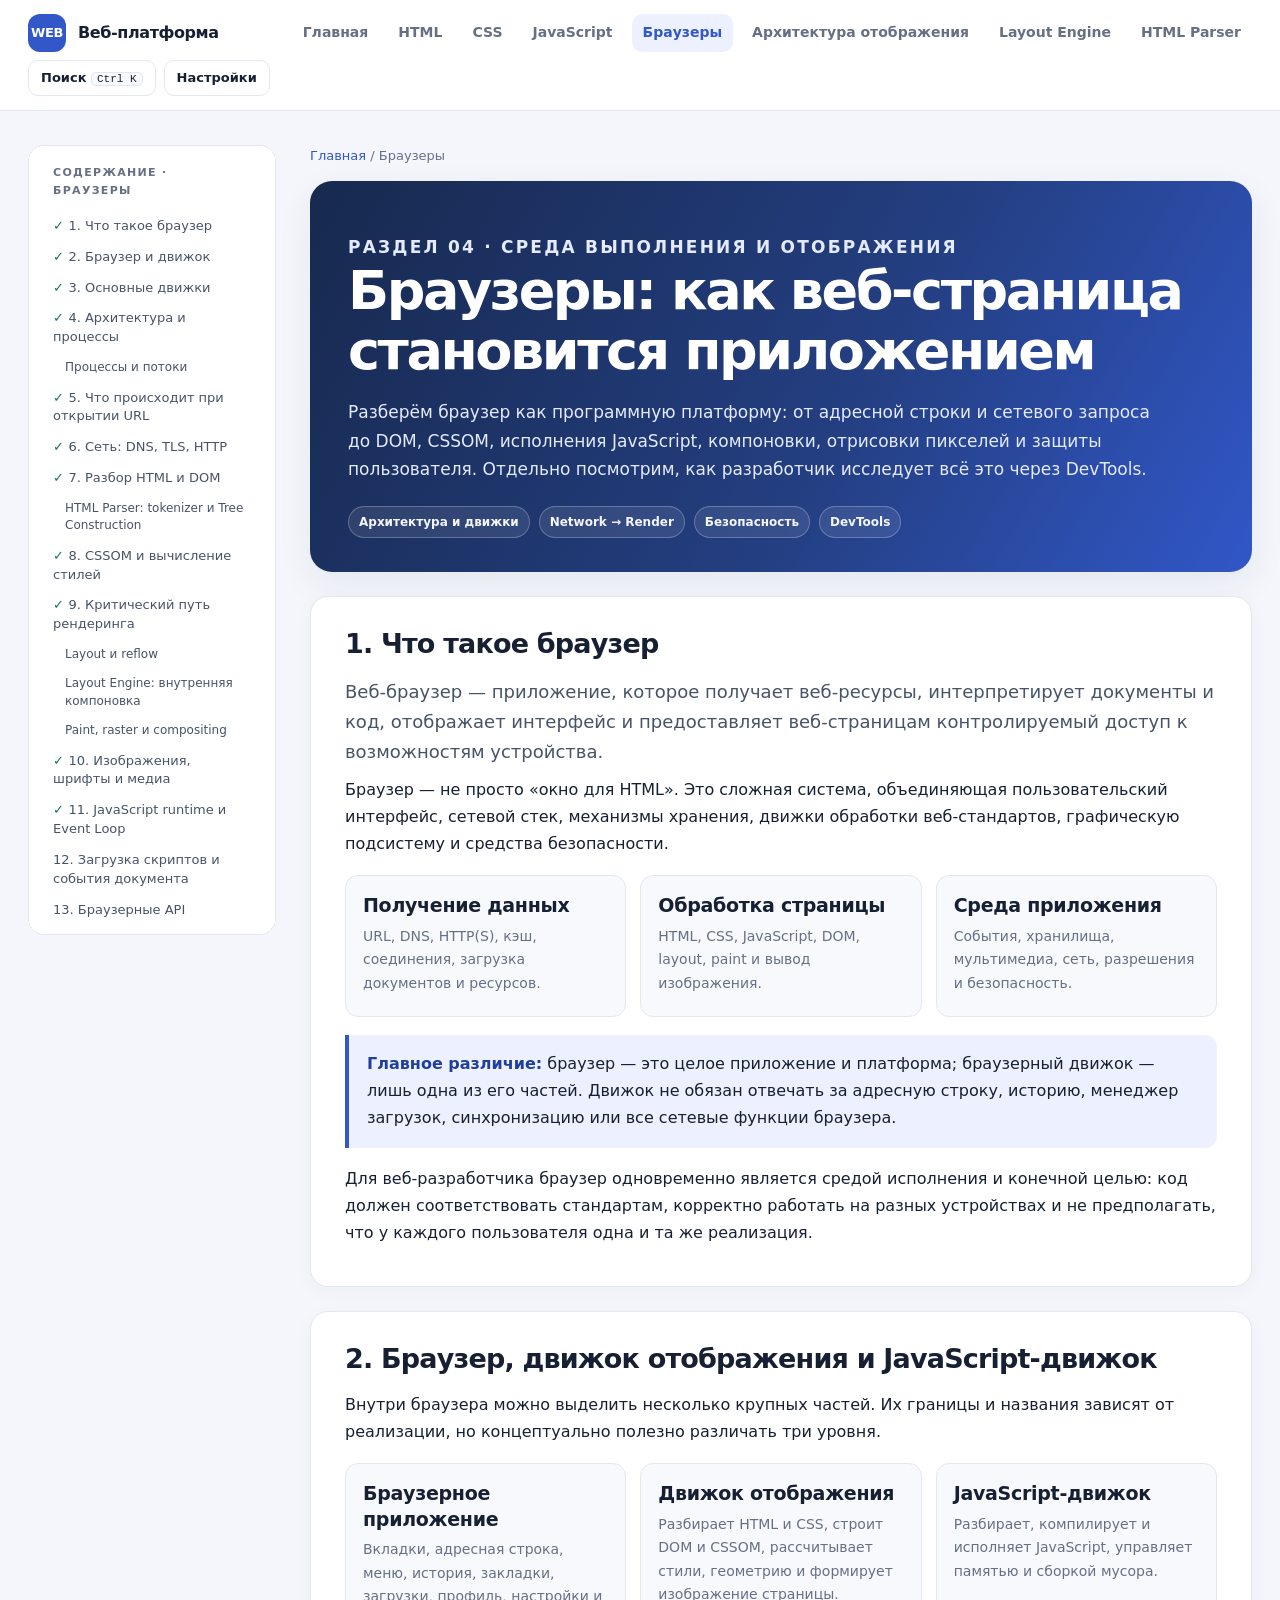
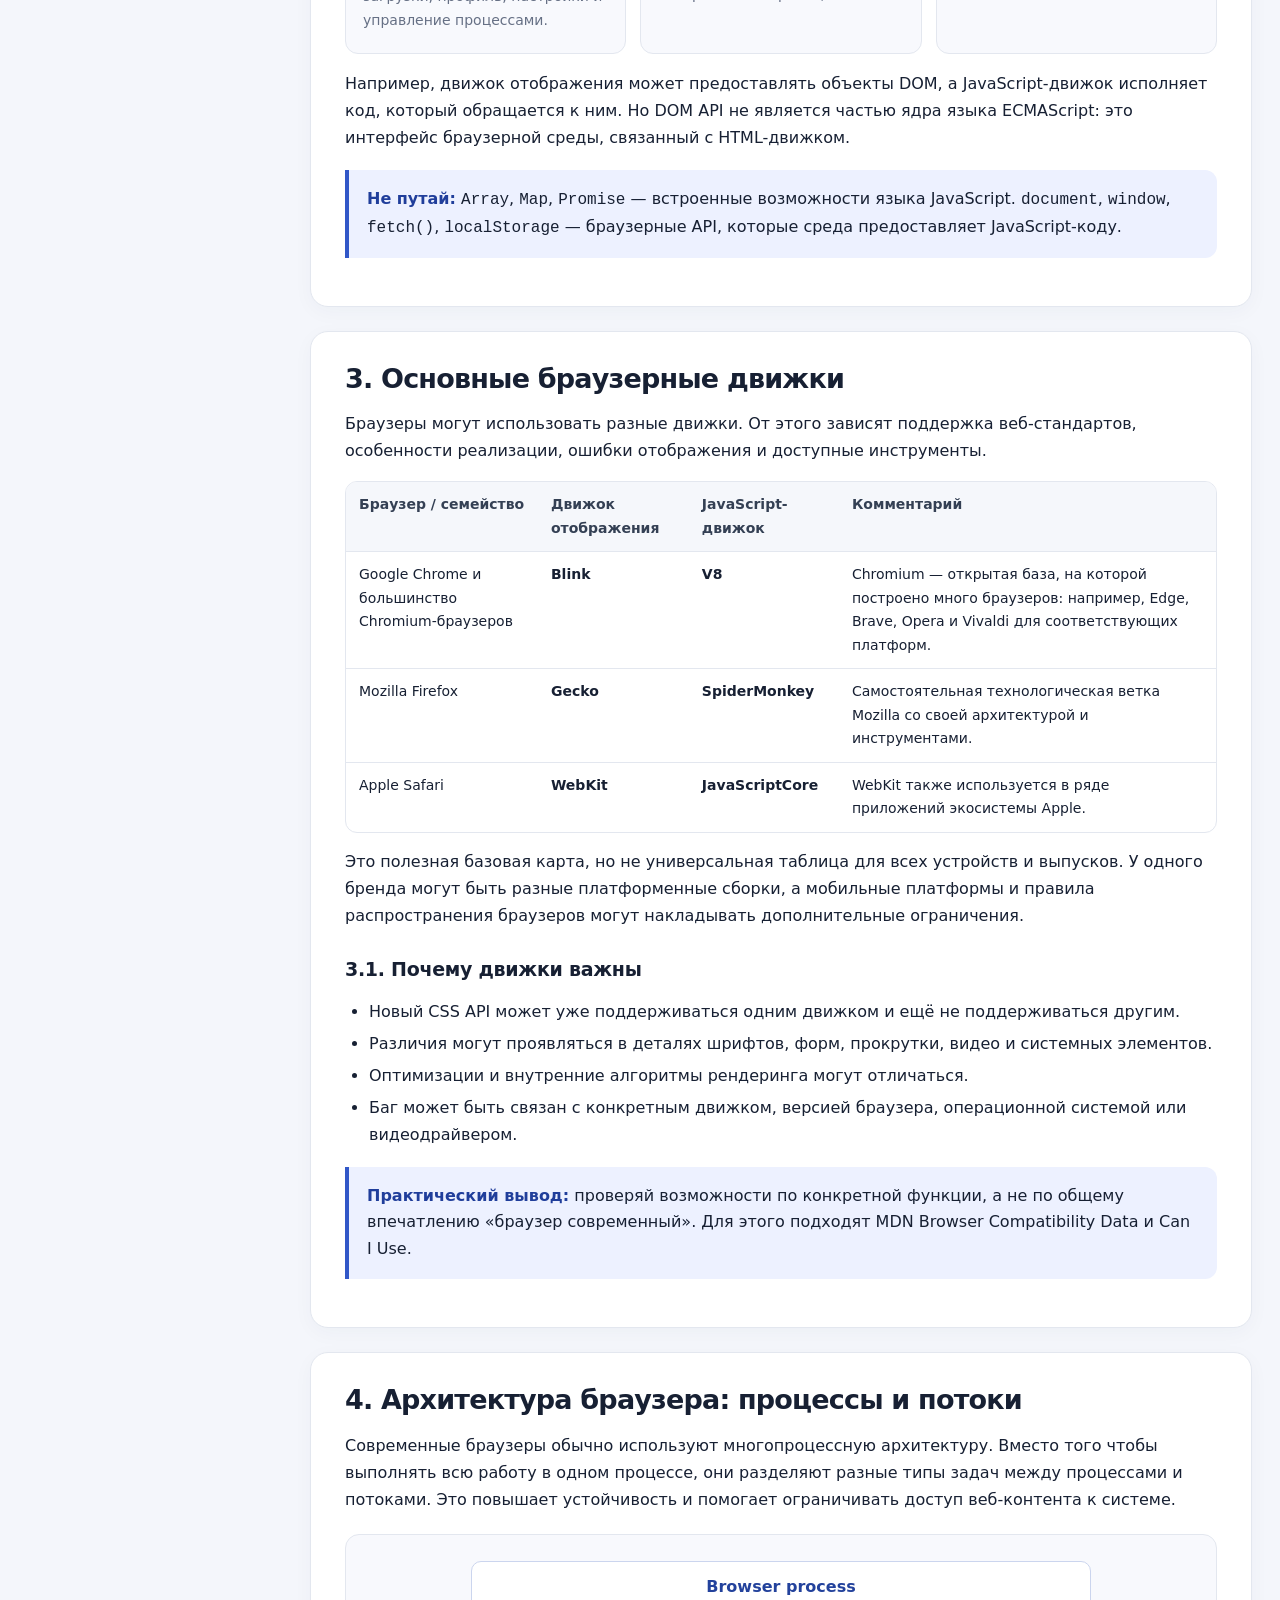
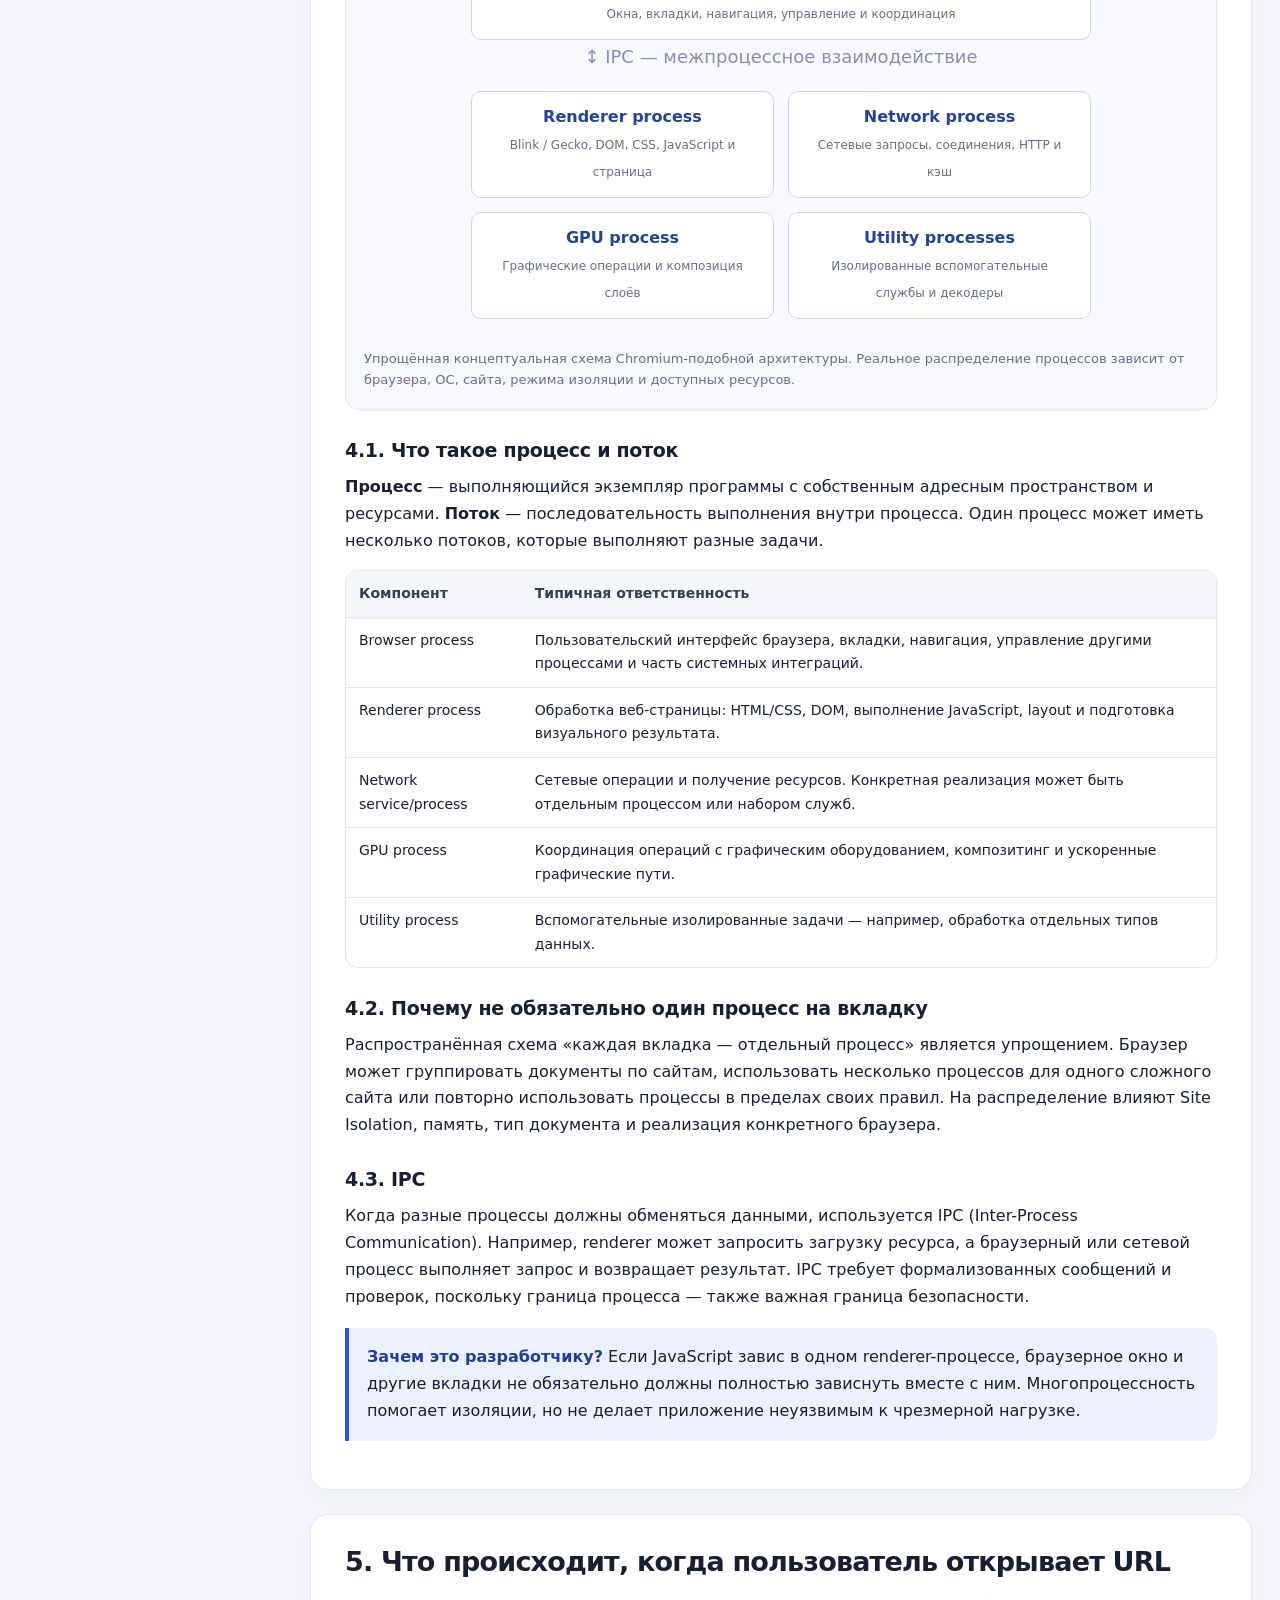
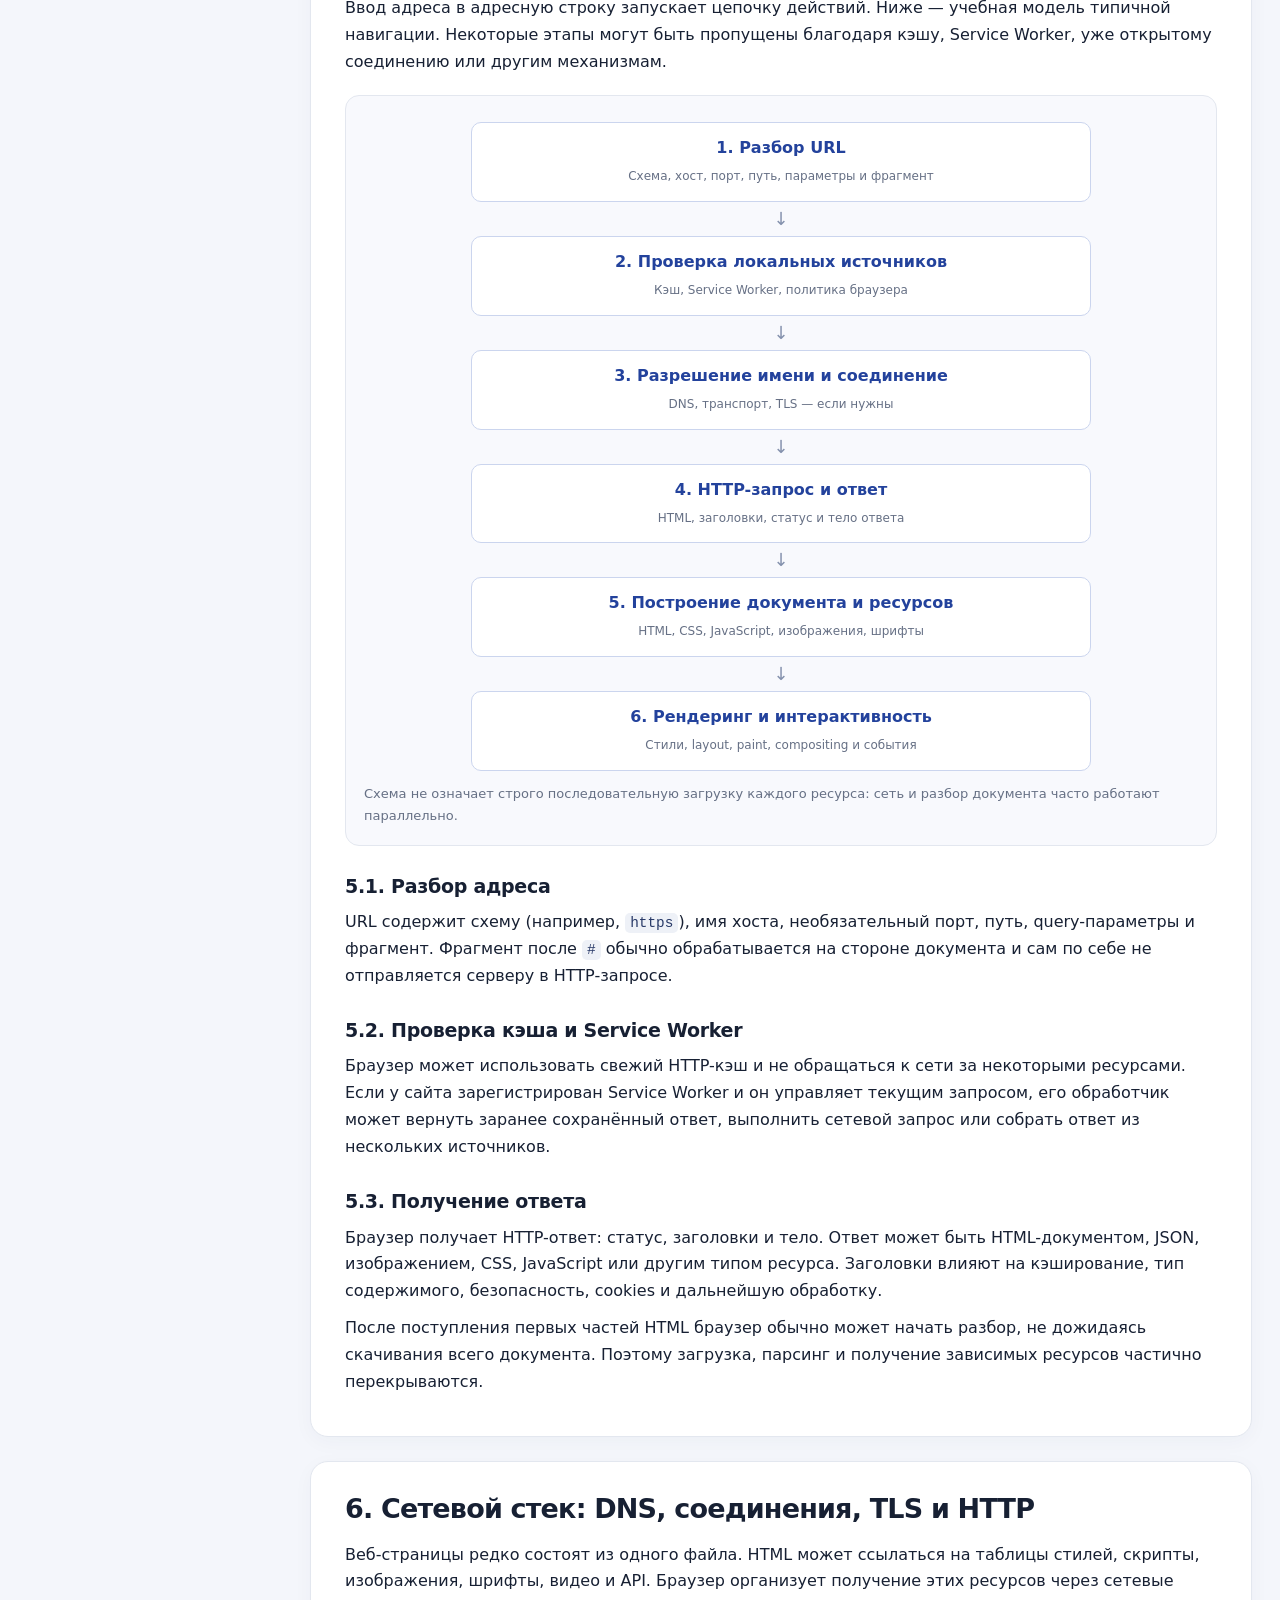
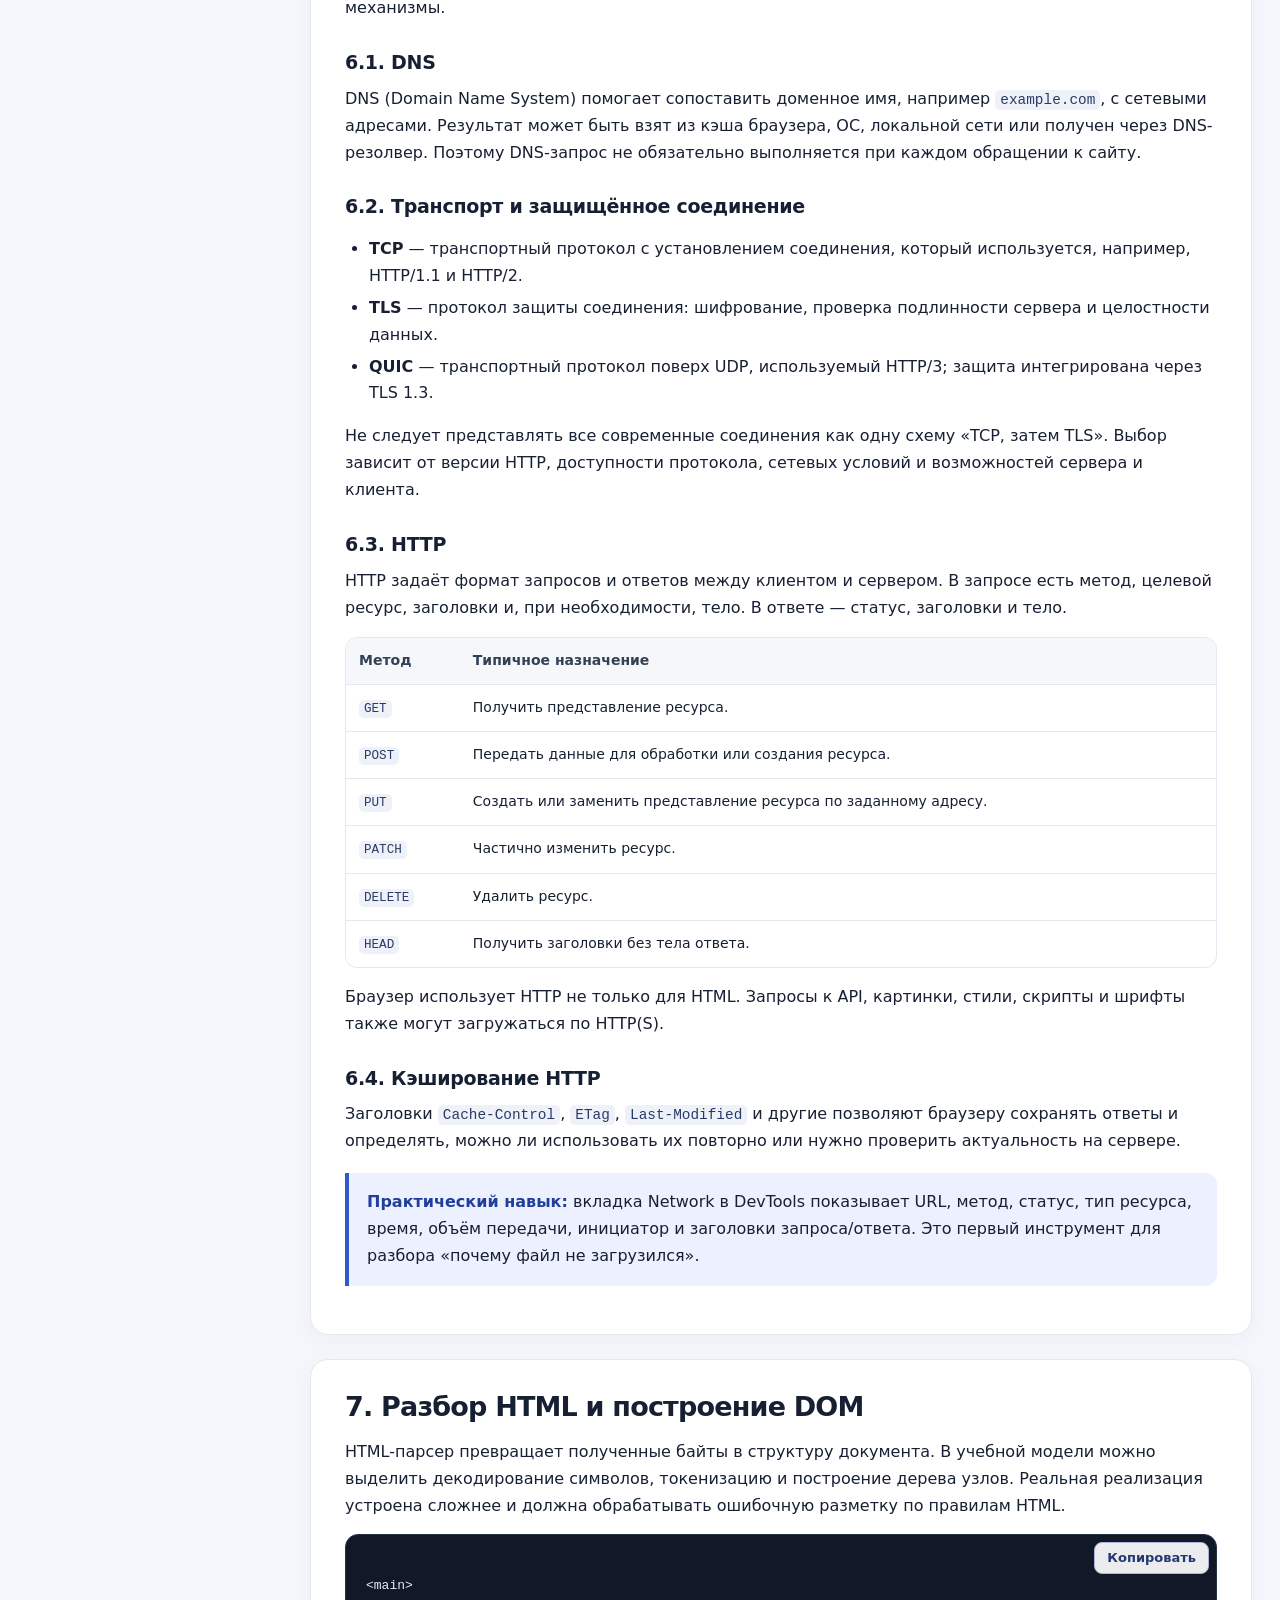
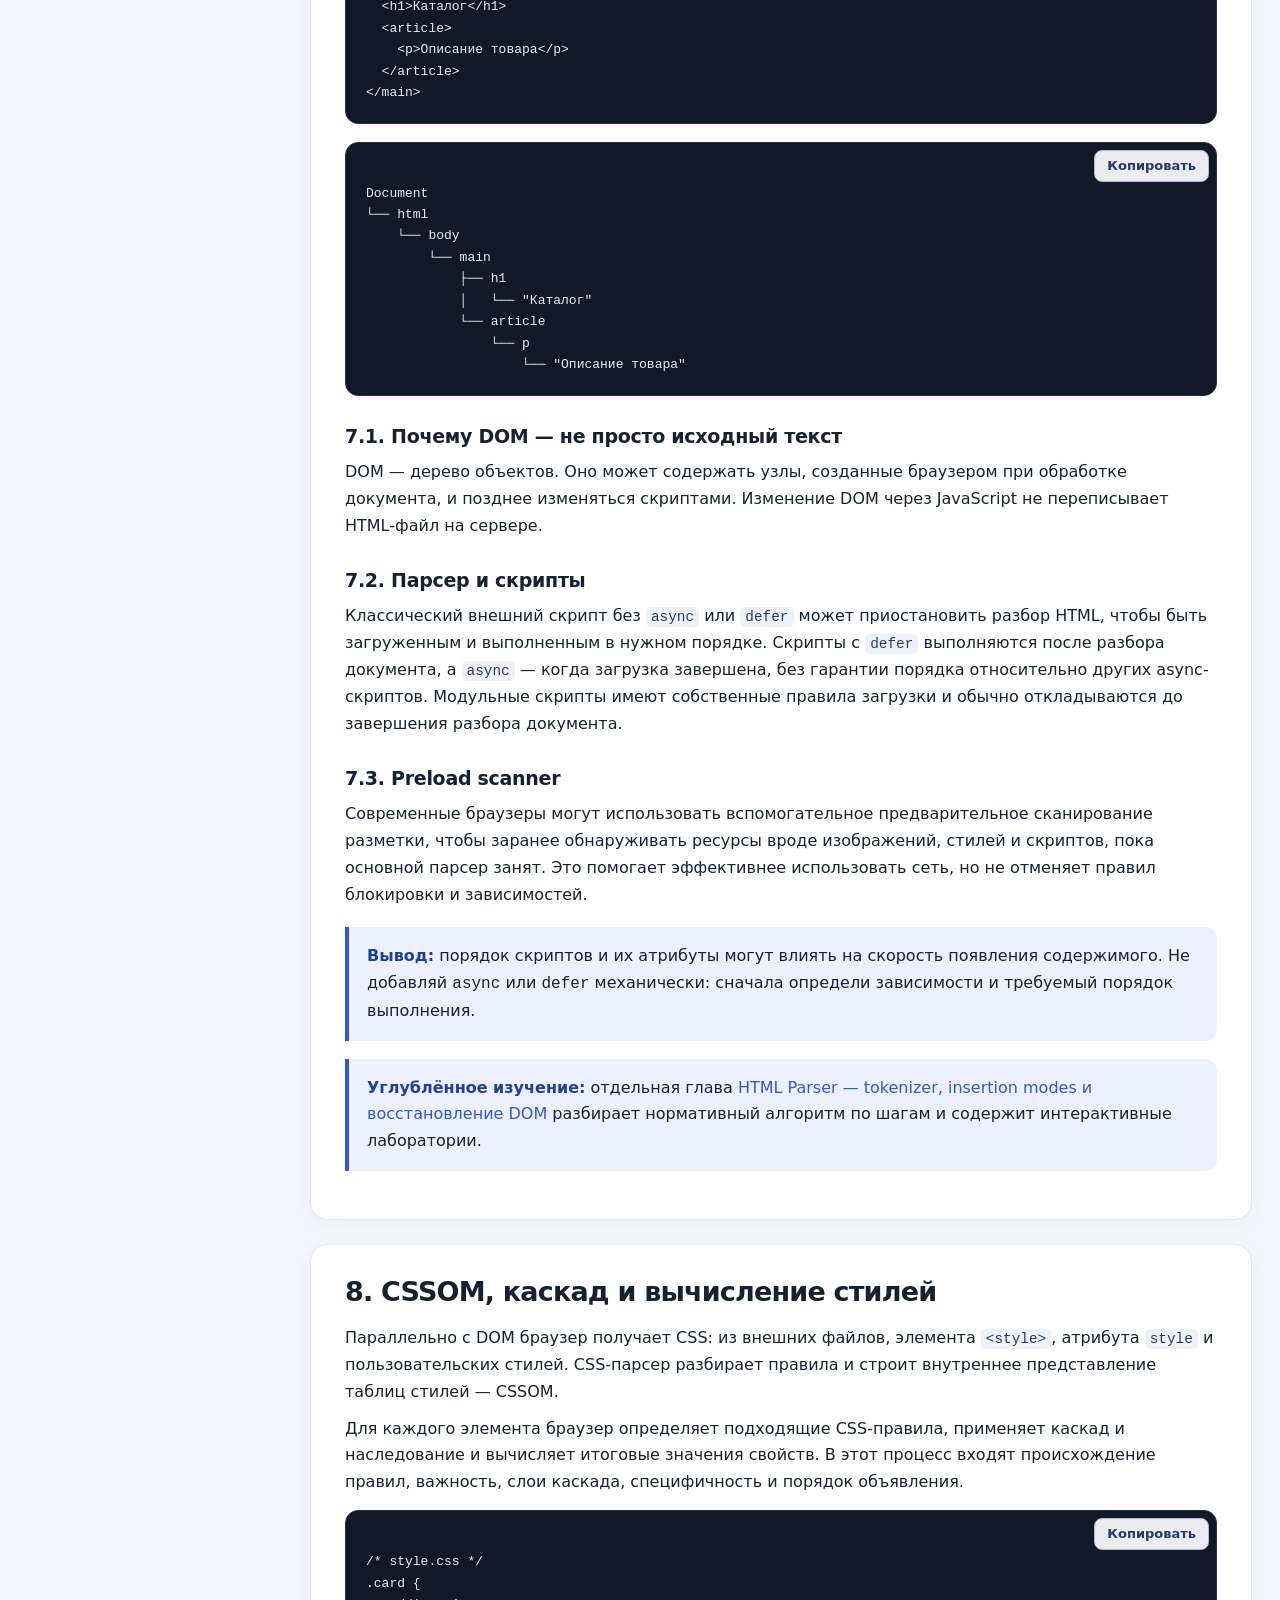
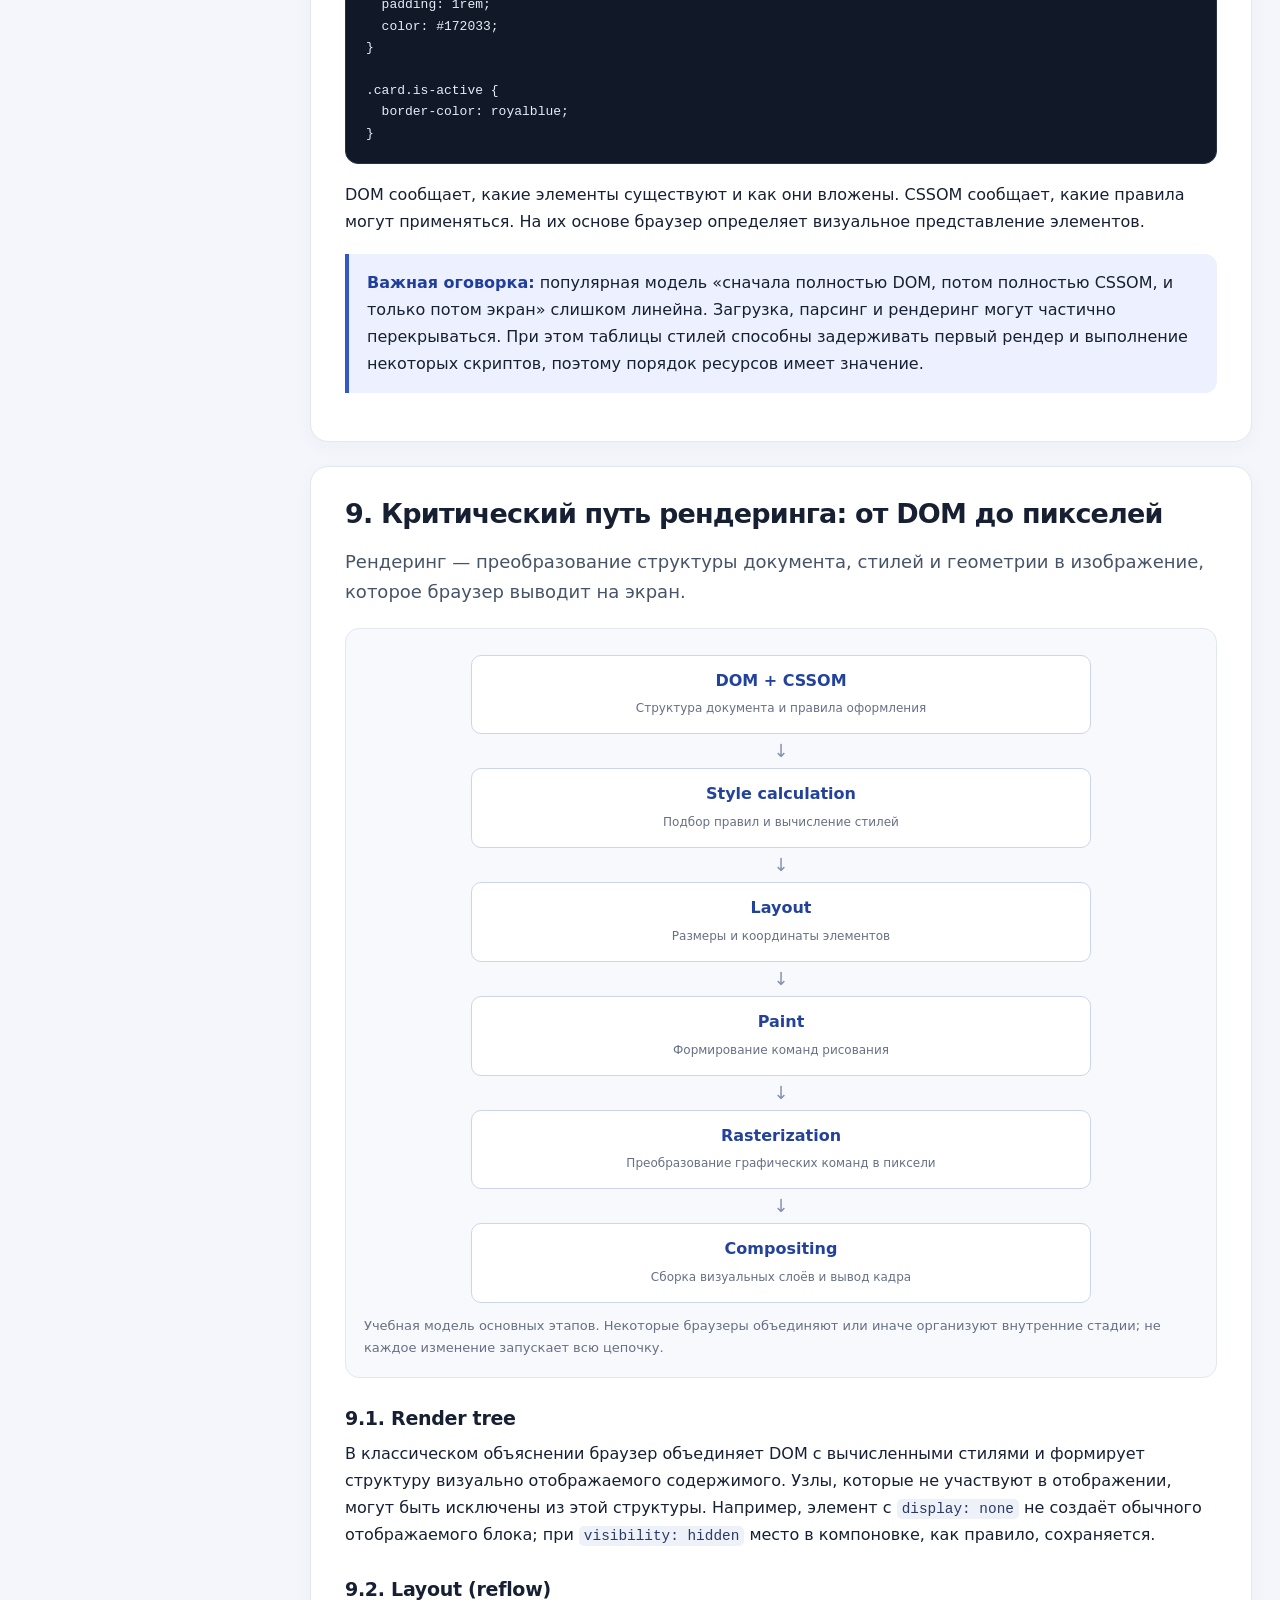
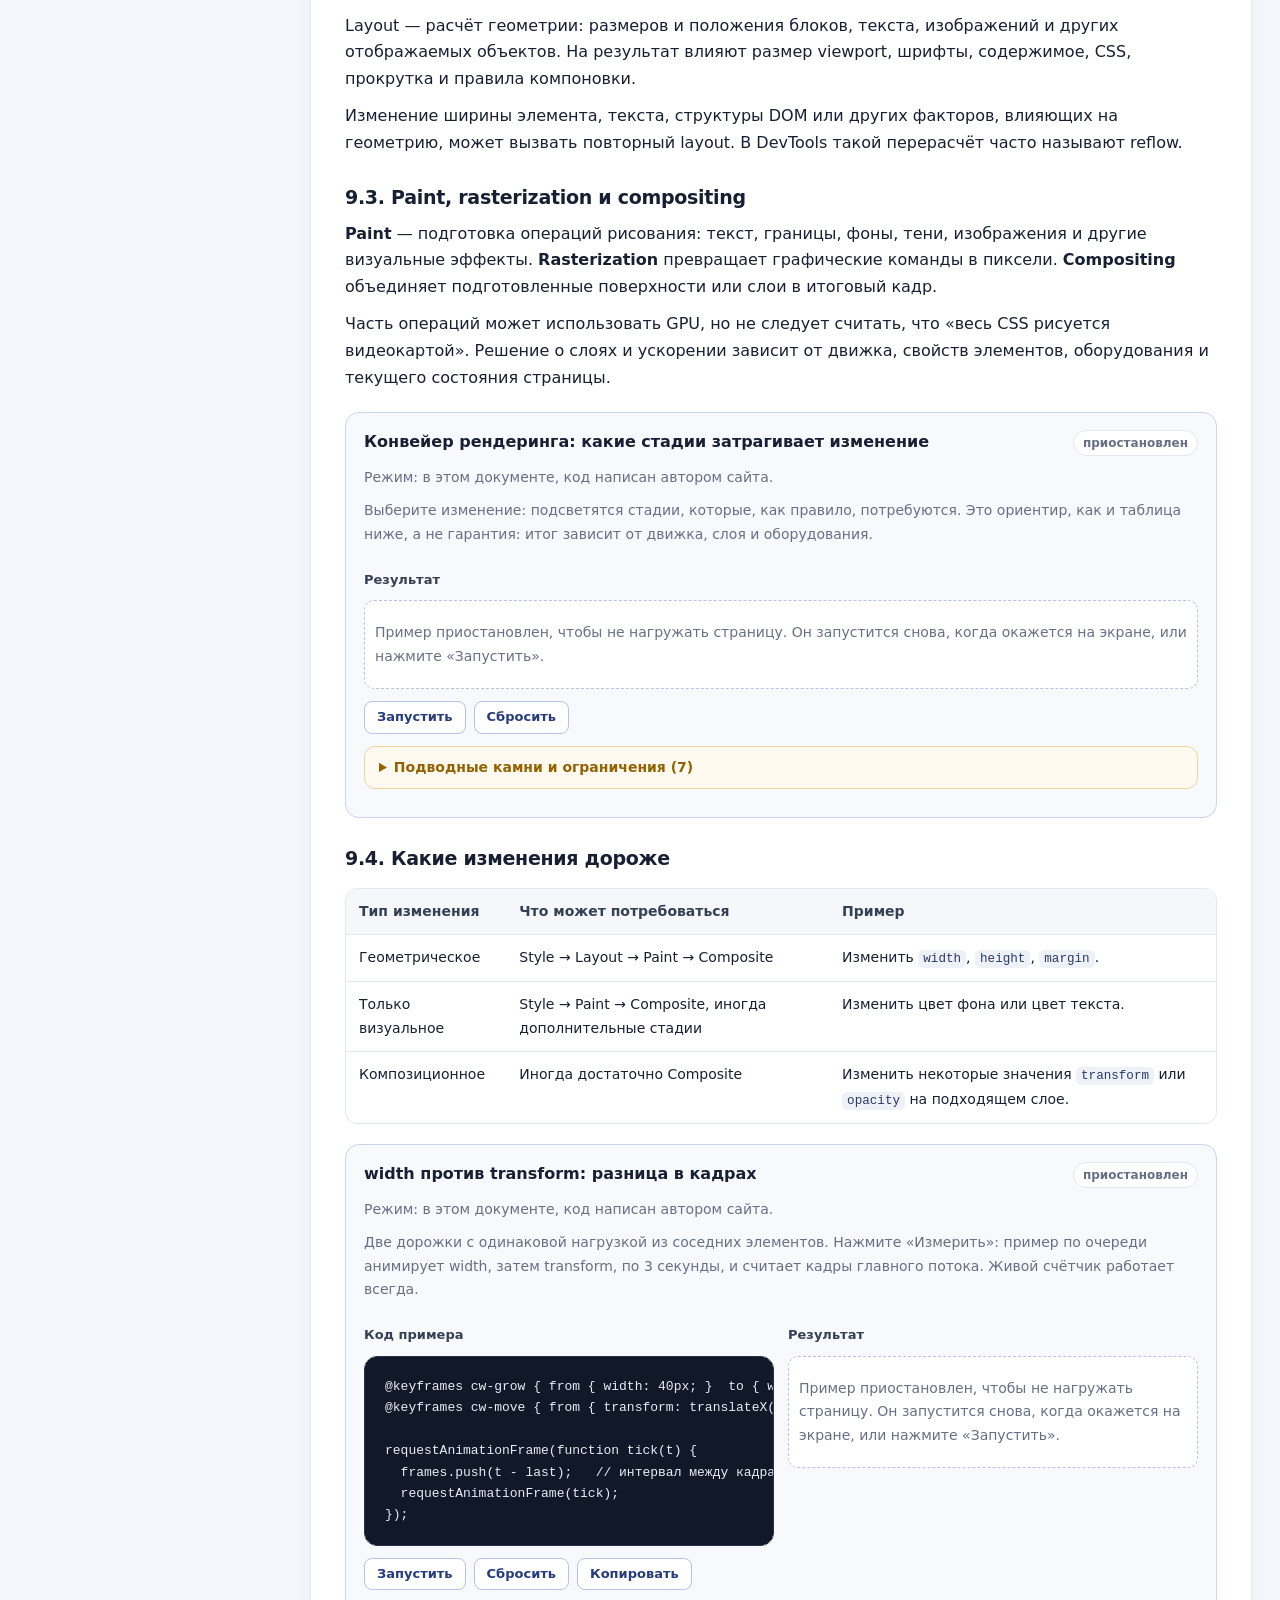
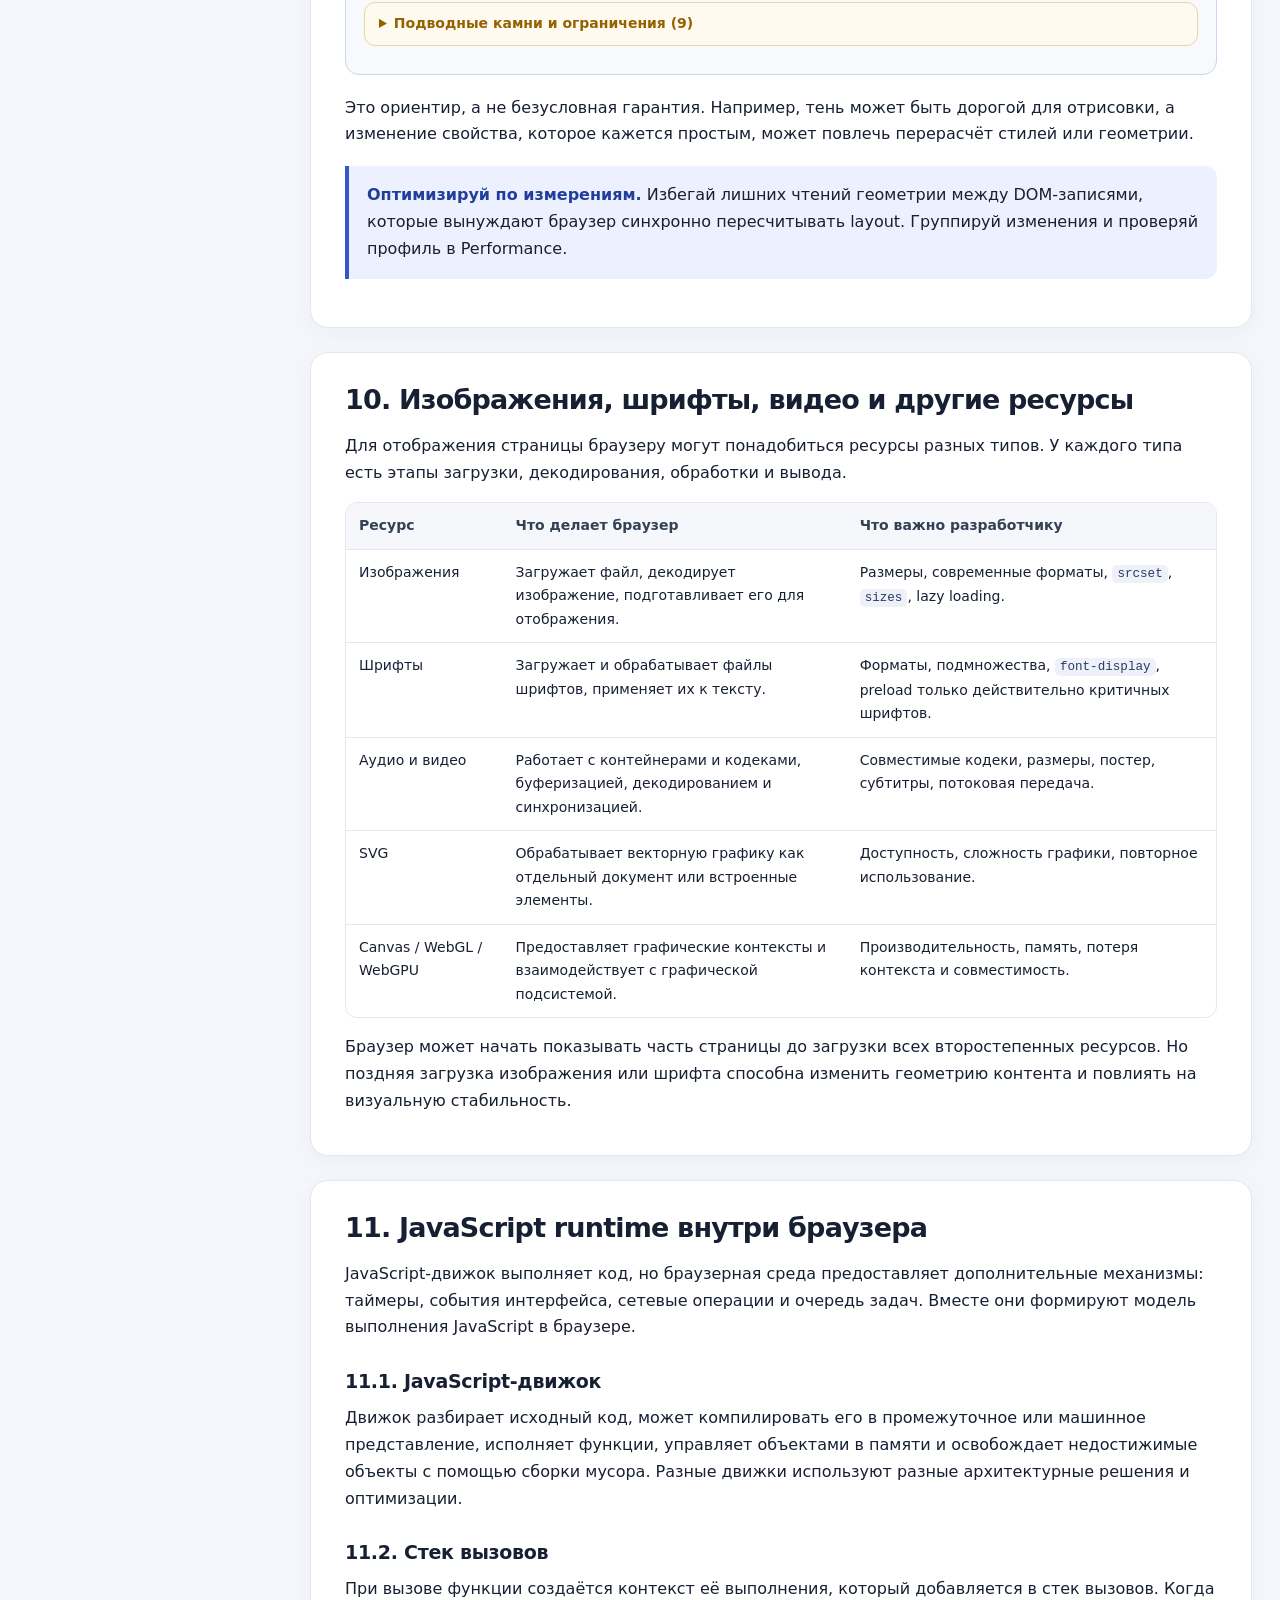
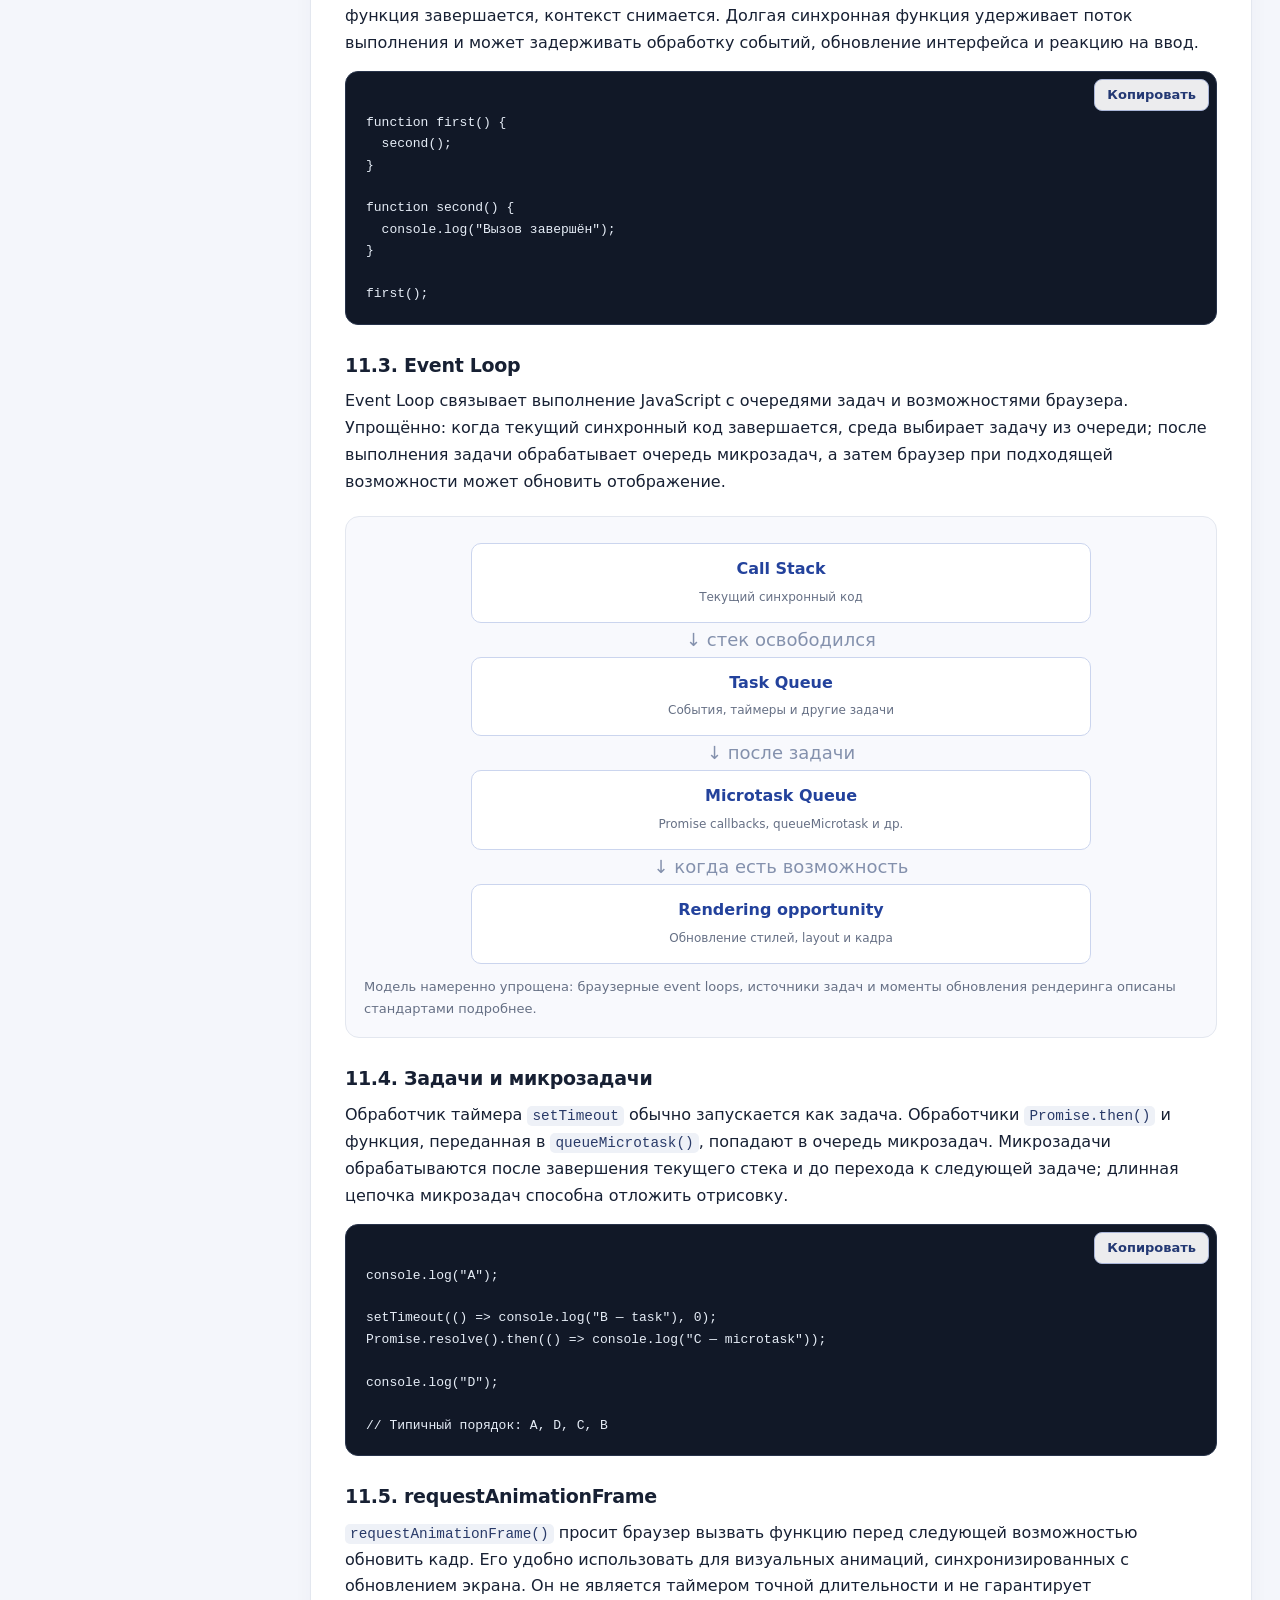
==== commit 538f2b79: "Add files via upload" ====
--- a/browsers.html
+++ b/browsers.html
@@ -25,6 +25,7 @@
       <a href="browsers.html" aria-current="page">Браузеры</a>
       <a href="chapters/browser-pipeline.html">Архитектура отображения</a>
       <a href="chapters/layout-engine.html">Layout Engine</a>
+      <a href="chapters/html-parser.html">HTML Parser</a>
     </nav>
     <div class="site-tools" aria-label="Инструменты сайта">
       <button type="button" data-site-search-trigger disabled>Поиск <kbd>Ctrl K</kbd></button>
@@ -44,6 +45,7 @@
       <a href="#navigation">5. Что происходит при открытии URL</a>
       <a href="#network">6. Сеть: DNS, TLS, HTTP</a>
       <a href="#parsing">7. Разбор HTML и DOM</a>
+      <a class="sub" href="chapters/html-parser.html">HTML Parser: tokenizer и Tree Construction</a>
       <a href="#cssom">8. CSSOM и вычисление стилей</a>
       <a href="#rendering">9. Критический путь рендеринга</a>
       <a class="sub" href="#layout">Layout и reflow</a>
@@ -249,6 +251,7 @@
         <h3>7.3. Preload scanner</h3>
         <p>Современные браузеры могут использовать вспомогательное предварительное сканирование разметки, чтобы заранее обнаруживать ресурсы вроде изображений, стилей и скриптов, пока основной парсер занят. Это помогает эффективнее использовать сеть, но не отменяет правил блокировки и зависимостей.</p>
         <div class="callout"><strong>Вывод:</strong> порядок скриптов и их атрибуты могут влиять на скорость появления содержимого. Не добавляй <code>async</code> или <code>defer</code> механически: сначала определи зависимости и требуемый порядок выполнения.</div>
+        <div class="callout"><strong>Углублённое изучение:</strong> отдельная глава <a href="chapters/html-parser.html">HTML Parser — tokenizer, insertion modes и восстановление DOM</a> разбирает нормативный алгоритм по шагам и содержит интерактивные лаборатории.</div>
       </section>
 
       <section class="content-section" id="cssom">
